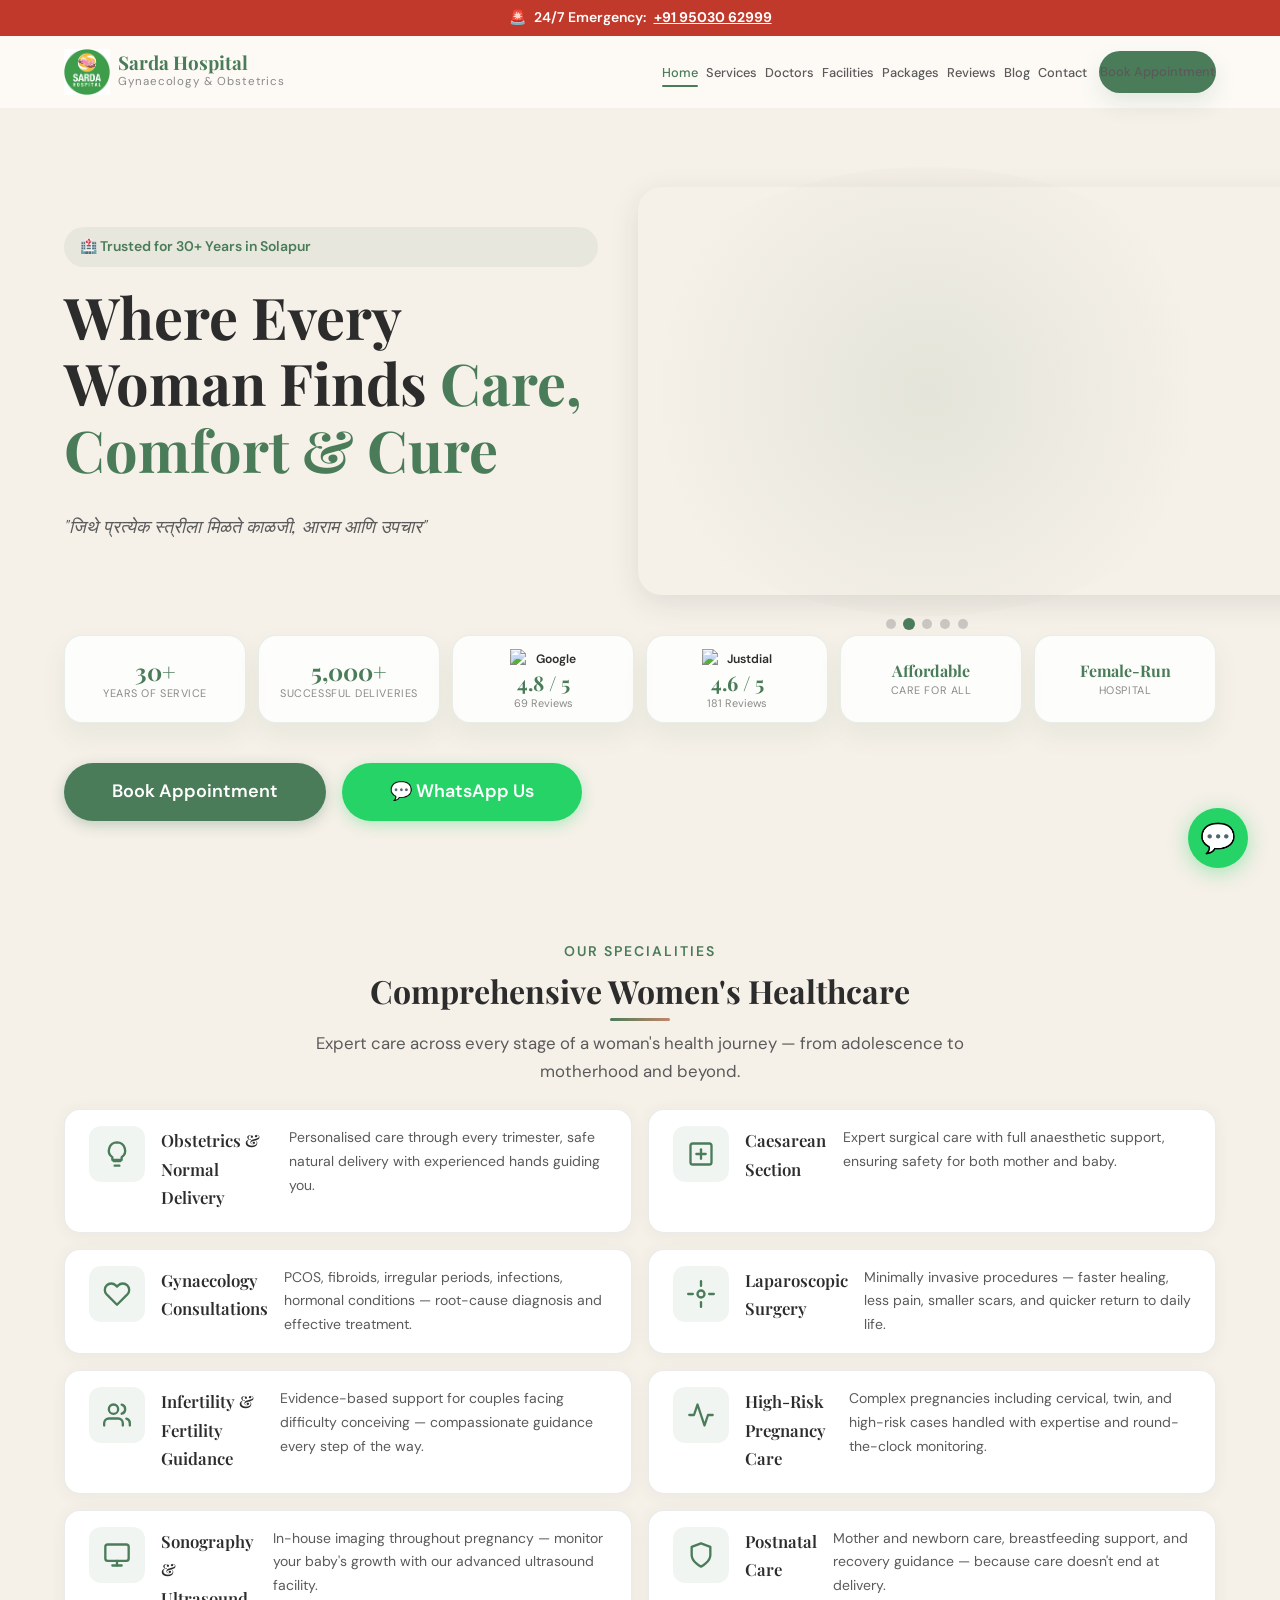
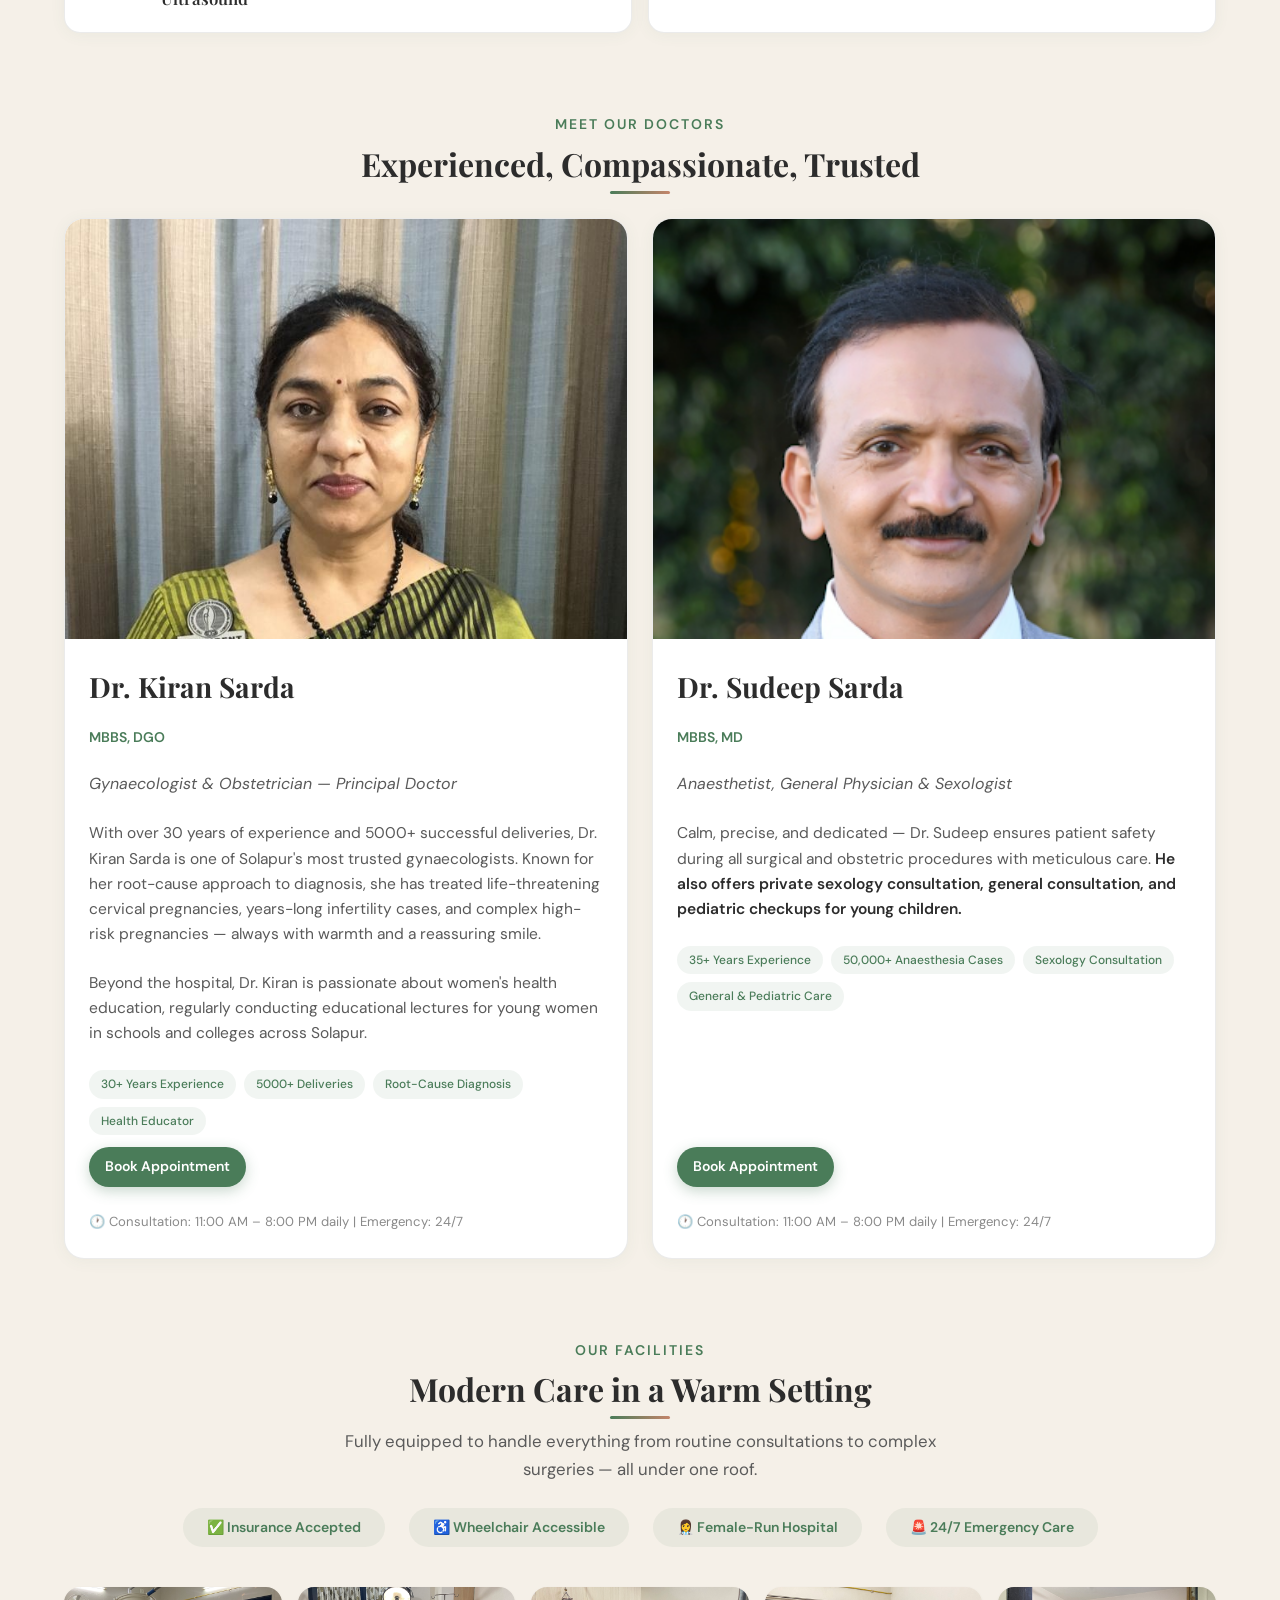
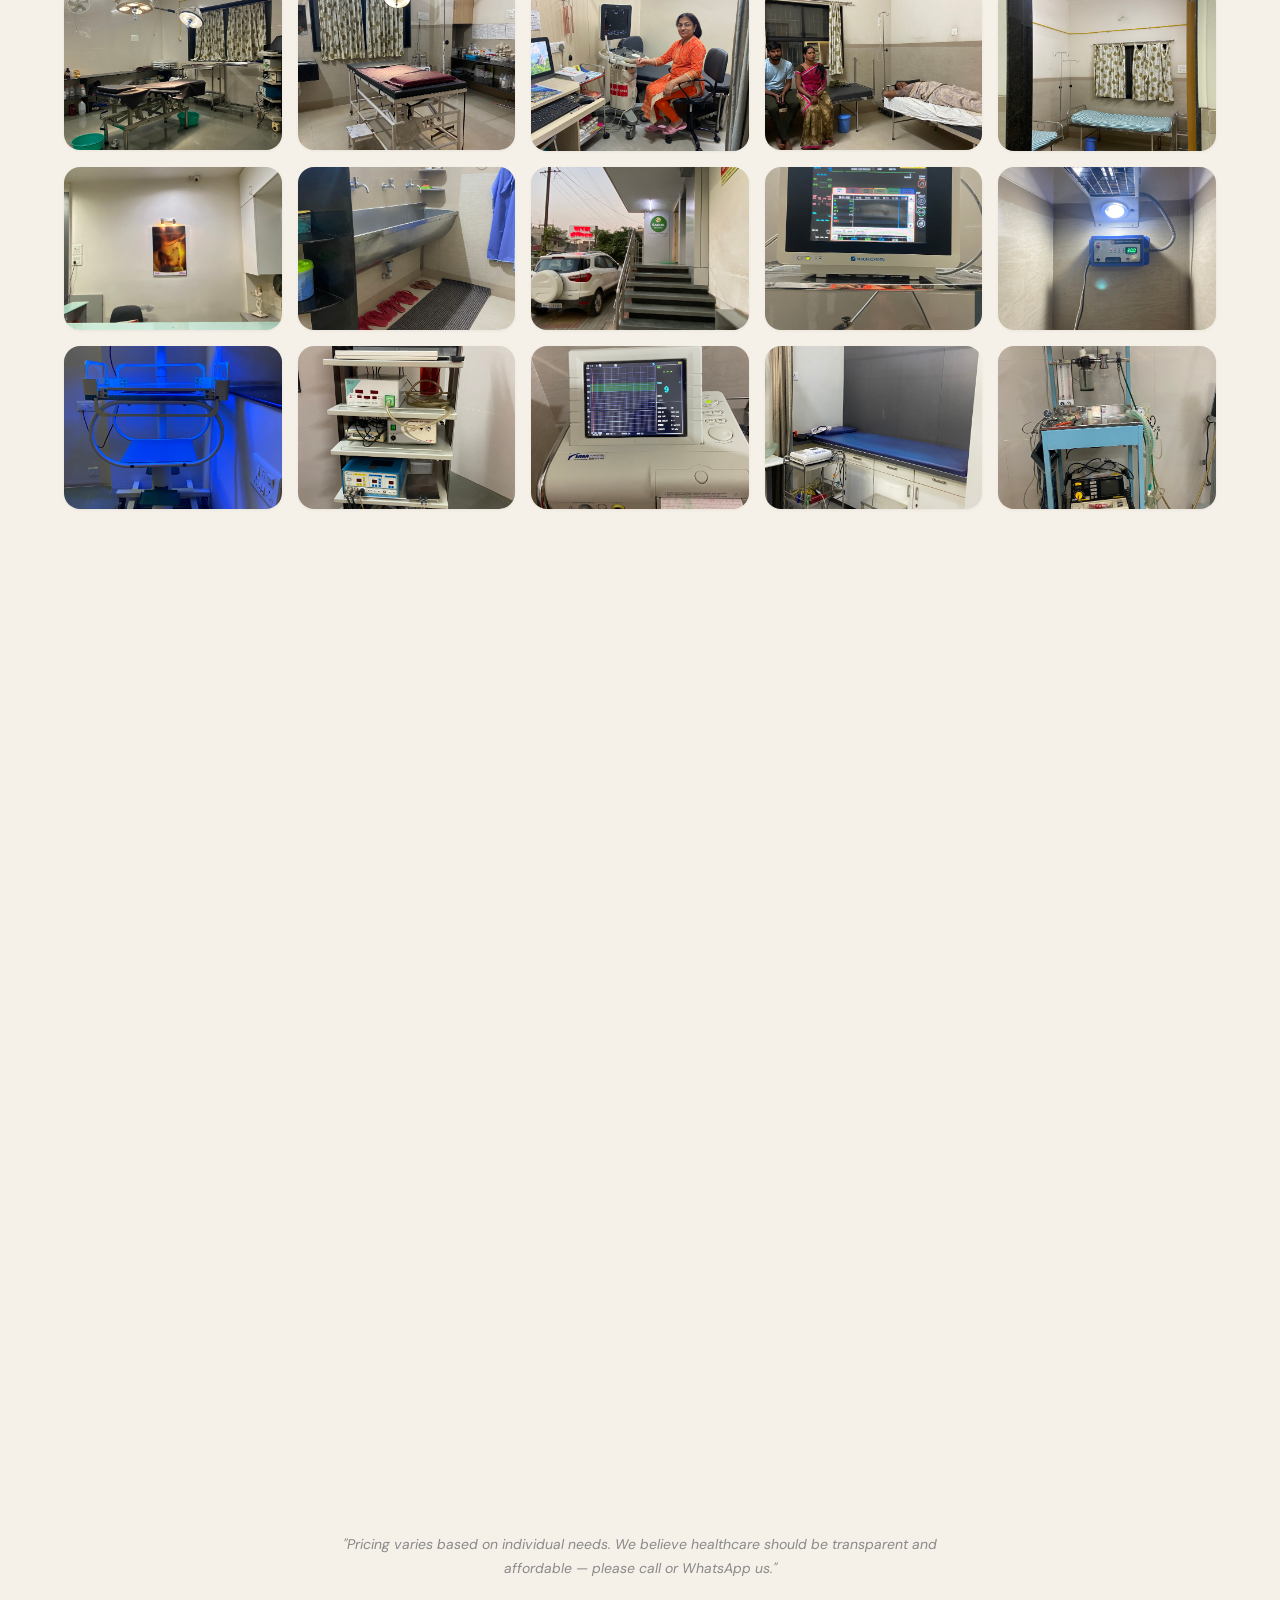
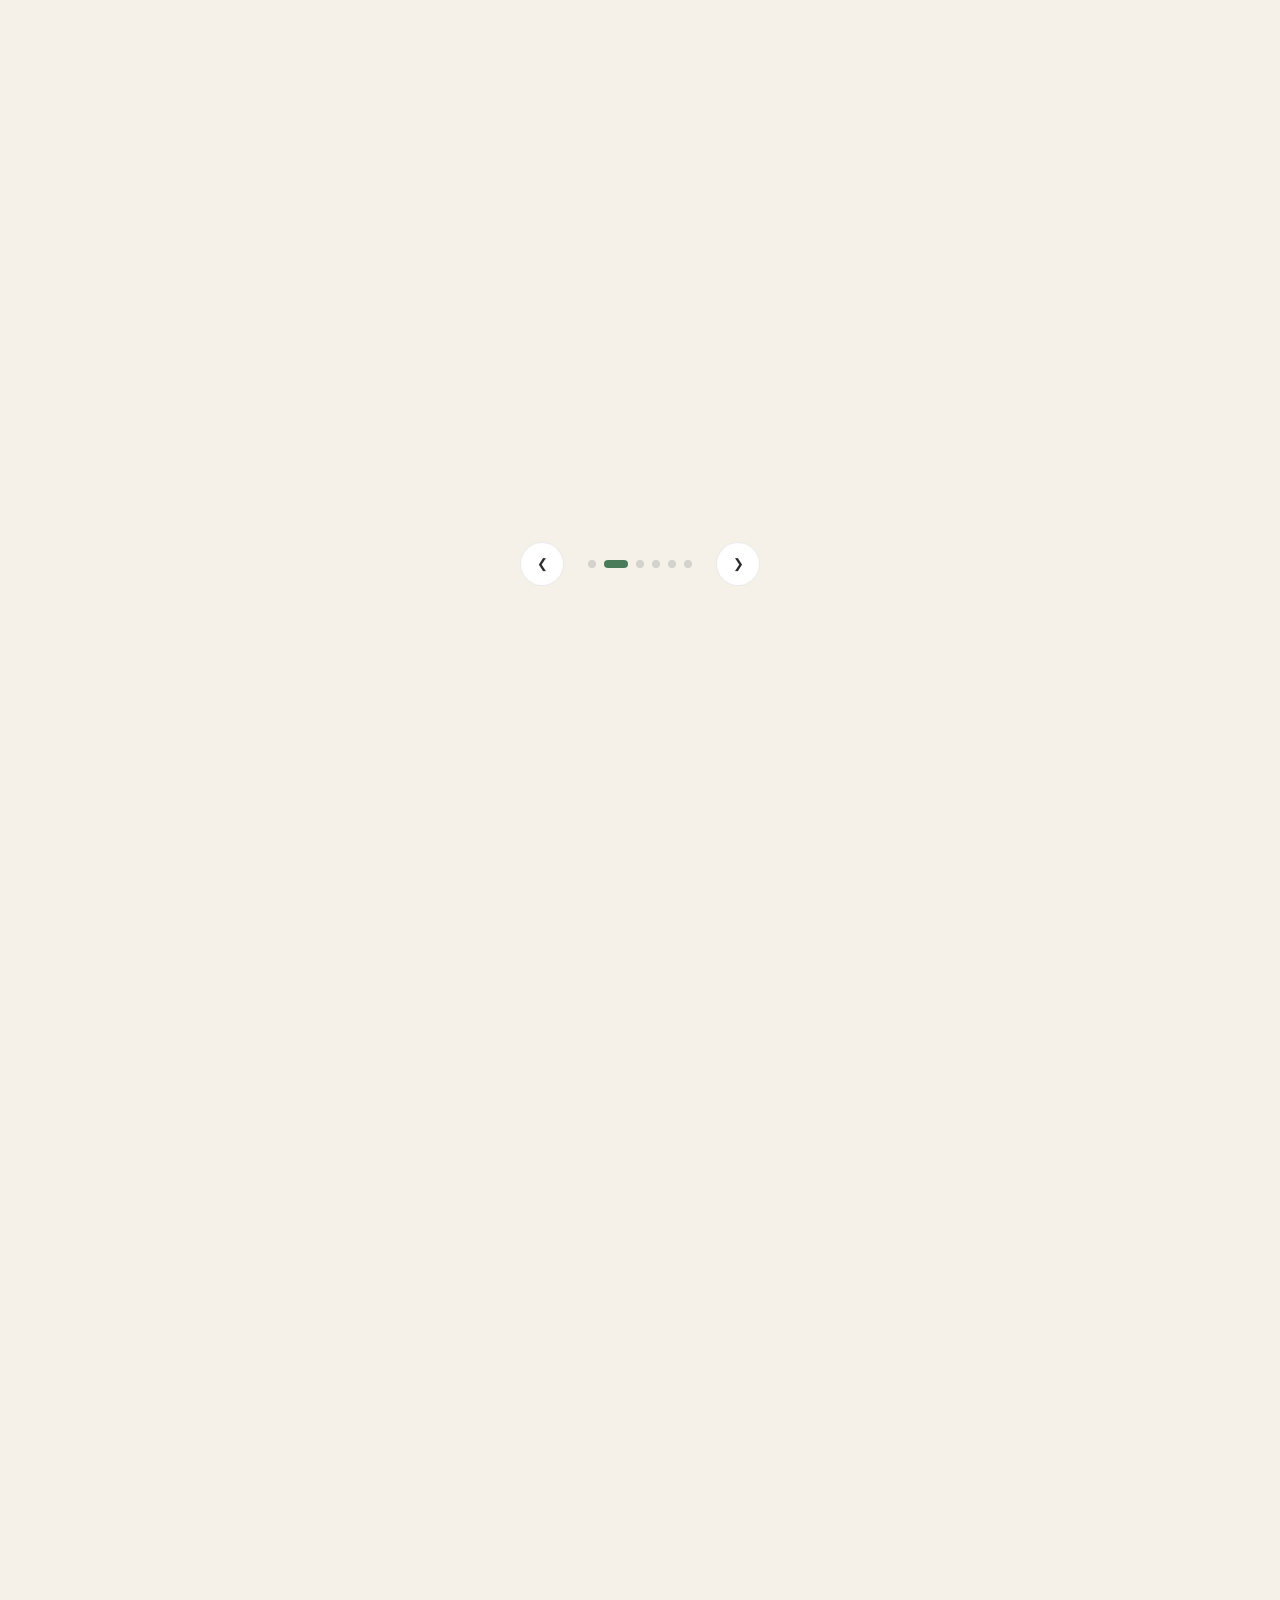
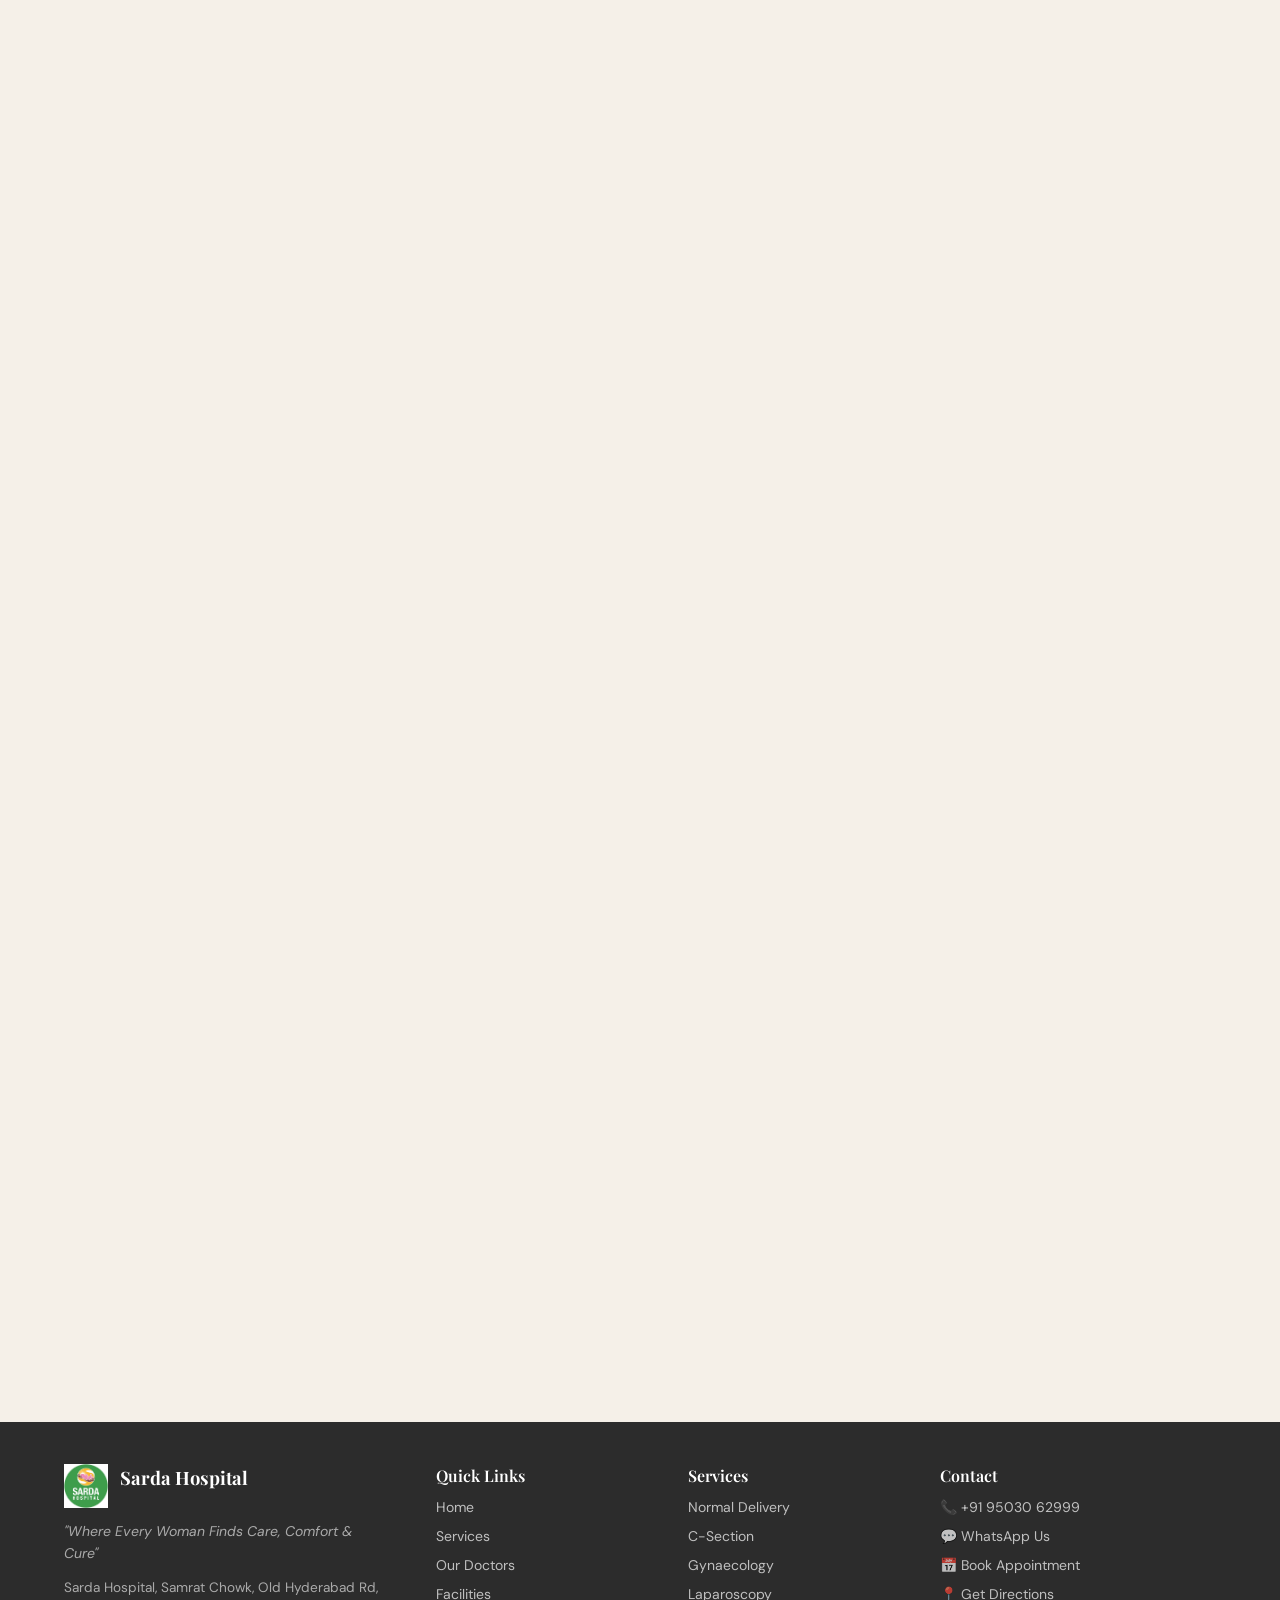
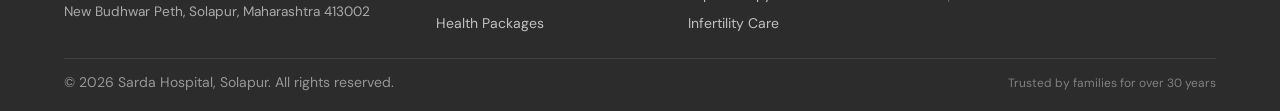
==== index.html @ 87c5fac5 "feat: refine doctor booking and appointment copy" ====
<!DOCTYPE html>
<html lang="en">
<head>
  <meta charset="UTF-8">
  <meta name="viewport" content="width=device-width, initial-scale=1.0">
  <title>Sarda Hospital — Gynaecologist & Obstetrician in Solapur | Dr. Kiran Sarda</title>
  <meta name="description" content="Sarda Hospital, Solapur — 30+ years of trusted gynaecology & obstetrics care by Dr. Kiran Sarda (MBBS, DGO). 5000+ successful deliveries. Book appointment today.">
  <meta name="keywords" content="gynaecologist solapur, obstetrician solapur, sarda hospital, dr kiran sarda, normal delivery solapur, c-section solapur, PCOS treatment, infertility solapur">
  <meta property="og:title" content="Sarda Hospital — Where Every Woman Finds Care, Comfort & Cure">
  <meta property="og:description" content="30+ years of trusted gynaecology & obstetrics care in Solapur. 5000+ successful deliveries. Book your appointment today.">
  <meta property="og:type" content="website">
  <meta property="og:url" content="https://sardahospital.com">
  <meta property="og:image" content="Images/HospitalFront.JPG">
  <link rel="canonical" href="https://sardahospital.com">
  <link rel="stylesheet" href="css/styles.css">
  <!-- Google Analytics 4 -->
  <script async src="https://www.googletagmanager.com/gtag/js?id=G-552WGVFF51"></script>
  <script>window.dataLayer = window.dataLayer || []; function gtag() { dataLayer.push(arguments); } gtag('js', new Date()); gtag('config', 'G-552WGVFF51');</script>
</head>
<body>
  <a class="skip-link" href="#main-content">Skip to main content</a>
  <header role="banner">

  <!-- ===== EMERGENCY BAR ===== -->
  <div class="emergency-bar" id="emergency-bar" role="status" aria-live="polite">
    <span class="emergency-bar__icon">🚨</span>
    24/7 Emergency: <a href="tel:+919503062999">+91 95030 62999</a>
  </div>

  <!-- ===== STICKY NAVIGATION ===== -->
  <nav class="navbar" id="navbar" aria-label="Primary navigation">
    <div class="container">
      <a href="#home" class="navbar__logo">
        <img src="Images/SardaHospitalLogo.jpg" alt="Sarda Hospital Logo" width="48" height="48">
        <div class="navbar__logo-text">
          <span class="navbar__brand-name">Sarda Hospital</span>
          <small>Gynaecology & Obstetrics</small>
        </div>
      </a>
      <ul class="navbar__links" id="nav-links">
        <li><a href="#home">Home</a></li>
        <li><a href="#services">Services</a></li>
        <li><a href="#doctors">Doctors</a></li>
        <li><a href="#facilities">Facilities</a></li>
        <li><a href="#packages">Packages</a></li>
        <li><a href="#reviews">Reviews</a></li>
        <li><a href="#blog">Blog</a></li>
        <li><a href="#contact">Contact</a></li>
        <li><a href="#appointment" class="btn btn--primary btn--sm navbar__cta">Book Appointment</a></li>
      </ul>
      <button class="navbar__toggle" id="nav-toggle" aria-label="Toggle navigation menu" aria-controls="nav-links">
        <span></span><span></span><span></span>
      </button>
    </div>
  </nav>
  </header>
  <main id="main-content" tabindex="-1">

  <!-- ===== HERO SECTION ===== -->
  <section class="hero" id="home" aria-labelledby="home-title">
    <div class="container">
      <div class="hero__content">
        <div class="hero__badge">🏥 Trusted for 30+ Years in Solapur</div>
        <h1 class="hero__title" id="home-title">Where Every Woman Finds <span>Care, Comfort & Cure</span></h1>
        <p
          class="hero__tagline hero__tagline--rotating"
          id="hero-rotating-tagline"
          lang="en"
          data-rotation-interval="3200"
          data-wrap-quotes="true"
          data-line-en="Where Every Woman Finds Care, Comfort & Cure"
          data-line-mr="जिथे प्रत्येक स्त्रीला मिळते काळजी, आराम आणि उपचार"
          data-line-hi="जहाँ हर महिला को मिलती है देखभाल, आराम और इलाज"
        >"Where Every Woman Finds Care, Comfort & Cure"</p>
      </div>
      <div class="hero__image hero__carousel reveal">
        <div class="slideshow__wrapper hero__carousel-wrapper" id="hero-carousel" role="region" aria-roledescription="carousel" aria-label="Hospital photo gallery">
          <div class="slideshow__slide active"><img src="Images/WebP/HospitalFront.webp" alt="Sarda Hospital building front view" loading="eager" width="4032" height="3024" fetchpriority="high" decoding="async"></div>
          <div class="slideshow__slide"><img src="Images/WebP/HospitalFront2.webp" alt="Sarda Hospital entrance" loading="lazy" width="4032" height="3024" decoding="async"></div>
          <div class="slideshow__slide"><img src="Images/WebP/HospitalFront3.webp" alt="Sarda Hospital exterior view" loading="lazy" width="4032" height="3024" decoding="async"></div>
          <div class="slideshow__slide"><img src="Images/WebP/HospitalFront4.webp" alt="Sarda Hospital building" loading="lazy" width="4032" height="3024" decoding="async"></div>
          <div class="slideshow__slide"><img src="Images/WebP/HospitalFront5.webp" alt="Sarda Hospital facility" loading="lazy" width="4032" height="3024" decoding="async"></div>
        </div>
        <div class="slideshow__dots hero__carousel-dots" id="hero-carousel-dots" role="group" aria-label="Slideshow controls"></div>
      </div>
      <div class="hero__stats">
        <div class="hero__stat hero__stat--metric">
          <span class="hero__stat-value" data-count="30">30+</span>
          <span class="hero__stat-label">Years of Service</span>
        </div>
        <div class="hero__stat hero__stat--metric">
          <span class="hero__stat-value" data-count="5000">5,000+</span>
          <span class="hero__stat-label">Successful Deliveries</span>
        </div>
        <div class="hero__stat hero__stat--rating">
          <span class="hero__stat-header">
            <img src="Images/Logos/GoogleLogo.png" alt="Google" class="hero__stat-logo" width="22" height="22" decoding="async">
            <span class="hero__stat-source">Google</span>
          </span>
          <span class="hero__stat-value">4.8 / 5</span>
          <span class="hero__stat-label">69 Reviews</span>
        </div>
        <div class="hero__stat hero__stat--rating">
          <span class="hero__stat-header">
            <img src="Images/Logos/JDLogo.png" alt="Justdial" class="hero__stat-logo" width="22" height="22" decoding="async">
            <span class="hero__stat-source">Justdial</span>
          </span>
          <span class="hero__stat-value">4.6 / 5</span>
          <span class="hero__stat-label">181 Reviews</span>
        </div>
        <div class="hero__stat hero__stat--trust">
          <span class="hero__stat-value">Affordable</span>
          <span class="hero__stat-label">Care for All</span>
        </div>
        <div class="hero__stat hero__stat--trust">
          <span class="hero__stat-value">Female-Run</span>
          <span class="hero__stat-label">Hospital</span>
        </div>
      </div>
      <div class="hero__actions">
        <a href="#appointment" class="btn btn--primary btn--lg">Book Appointment</a>
        <a href="https://wa.me/919503062999" class="btn btn--whatsapp btn--lg" target="_blank" rel="noopener">
          💬 WhatsApp Us
        </a>
      </div>
    </div>
  </section>

  <!-- ===== SERVICES ===== -->
  <section class="services section--alt section" id="services" aria-labelledby="services-title">
    <div class="container">
      <div class="section__header reveal">
        <span class="section__subtitle">Our Specialities</span>
        <h2 class="section__title" id="services-title">Comprehensive Women's Healthcare</h2>
        <p class="section__desc">Expert care across every stage of a woman's health journey — from adolescence to motherhood and beyond.</p>
      </div>
      <div class="services__grid reveal-stagger">
        <div class="card">
          <div class="card__icon"><svg xmlns="http://www.w3.org/2000/svg" viewBox="0 0 24 24" fill="none" stroke="currentColor" stroke-width="2" stroke-linecap="round" stroke-linejoin="round"><path d="M9 18h6"/><path d="M10 22h4"/><path d="M12 2a7 7 0 0 0-4 12.7V17h8v-2.3A7 7 0 0 0 12 2z"/></svg></div>
          <h3 class="card__title">Obstetrics & Normal Delivery</h3>
          <p class="card__text">Personalised care through every trimester, safe natural delivery with experienced hands guiding you.</p>
        </div>
        <div class="card">
          <div class="card__icon"><svg xmlns="http://www.w3.org/2000/svg" viewBox="0 0 24 24" fill="none" stroke="currentColor" stroke-width="2" stroke-linecap="round" stroke-linejoin="round"><rect x="3" y="3" width="18" height="18" rx="2"/><path d="M12 8v8"/><path d="M8 12h8"/></svg></div>
          <h3 class="card__title">Caesarean Section</h3>
          <p class="card__text">Expert surgical care with full anaesthetic support, ensuring safety for both mother and baby.</p>
        </div>
        <div class="card">
          <div class="card__icon"><svg xmlns="http://www.w3.org/2000/svg" viewBox="0 0 24 24" fill="none" stroke="currentColor" stroke-width="2" stroke-linecap="round" stroke-linejoin="round"><path d="M20.84 4.61a5.5 5.5 0 0 0-7.78 0L12 5.67l-1.06-1.06a5.5 5.5 0 0 0-7.78 7.78l1.06 1.06L12 21.23l7.78-7.78 1.06-1.06a5.5 5.5 0 0 0 0-7.78z"/></svg></div>
          <h3 class="card__title">Gynaecology Consultations</h3>
          <p class="card__text">PCOS, fibroids, irregular periods, infections, hormonal conditions — root-cause diagnosis and effective treatment.</p>
        </div>
        <div class="card">
          <div class="card__icon"><svg xmlns="http://www.w3.org/2000/svg" viewBox="0 0 24 24" fill="none" stroke="currentColor" stroke-width="2" stroke-linecap="round" stroke-linejoin="round"><circle cx="12" cy="12" r="3"/><path d="M12 1v4"/><path d="M12 19v4"/><path d="M1 12h4"/><path d="M19 12h4"/></svg></div>
          <h3 class="card__title">Laparoscopic Surgery</h3>
          <p class="card__text">Minimally invasive procedures — faster healing, less pain, smaller scars, and quicker return to daily life.</p>
        </div>
        <div class="card">
          <div class="card__icon"><svg xmlns="http://www.w3.org/2000/svg" viewBox="0 0 24 24" fill="none" stroke="currentColor" stroke-width="2" stroke-linecap="round" stroke-linejoin="round"><path d="M17 21v-2a4 4 0 0 0-4-4H5a4 4 0 0 0-4 4v2"/><circle cx="9" cy="7" r="4"/><path d="M23 21v-2a4 4 0 0 0-3-3.87"/><path d="M16 3.13a4 4 0 0 1 0 7.75"/></svg></div>
          <h3 class="card__title">Infertility & Fertility Guidance</h3>
          <p class="card__text">Evidence-based support for couples facing difficulty conceiving — compassionate guidance every step of the way.</p>
        </div>
        <div class="card">
          <div class="card__icon"><svg xmlns="http://www.w3.org/2000/svg" viewBox="0 0 24 24" fill="none" stroke="currentColor" stroke-width="2" stroke-linecap="round" stroke-linejoin="round"><path d="M22 12h-4l-3 9L9 3l-3 9H2"/></svg></div>
          <h3 class="card__title">High-Risk Pregnancy Care</h3>
          <p class="card__text">Complex pregnancies including cervical, twin, and high-risk cases handled with expertise and round-the-clock monitoring.</p>
        </div>
        <div class="card">
          <div class="card__icon"><svg xmlns="http://www.w3.org/2000/svg" viewBox="0 0 24 24" fill="none" stroke="currentColor" stroke-width="2" stroke-linecap="round" stroke-linejoin="round"><rect x="2" y="3" width="20" height="14" rx="2" ry="2"/><line x1="8" y1="21" x2="16" y2="21"/><line x1="12" y1="17" x2="12" y2="21"/></svg></div>
          <h3 class="card__title">Sonography & Ultrasound</h3>
          <p class="card__text">In-house imaging throughout pregnancy — monitor your baby's growth with our advanced ultrasound facility.</p>
        </div>
        <div class="card">
          <div class="card__icon"><svg xmlns="http://www.w3.org/2000/svg" viewBox="0 0 24 24" fill="none" stroke="currentColor" stroke-width="2" stroke-linecap="round" stroke-linejoin="round"><path d="M12 22s8-4 8-10V5l-8-3-8 3v7c0 6 8 10 8 10z"/></svg></div>
          <h3 class="card__title">Postnatal Care</h3>
          <p class="card__text">Mother and newborn care, breastfeeding support, and recovery guidance — because care doesn't end at delivery.</p>
        </div>
      </div>
    </div>
  </section>

  <!-- ===== DOCTORS ===== -->
  <section class="doctors section" id="doctors" aria-labelledby="doctors-title">
    <div class="container">
      <div class="section__header reveal">
        <span class="section__subtitle">Meet Our Doctors</span>
        <h2 class="section__title" id="doctors-title">Experienced, Compassionate, Trusted</h2>
      </div>
      <div class="doctors__grid">
        <div class="doctor-card doctor-card--primary reveal">
          <div class="doctor-card__image">
            <img src="Images/Dr. Kiran Portrait.jpg" alt="Portrait of Dr. Kiran Sarda — Gynaecologist and Obstetrician at Sarda Hospital, Solapur" loading="lazy" width="679" height="679" decoding="async">
          </div>
          <div class="doctor-card__content">
            <h3 class="doctor-card__name">Dr. Kiran Sarda</h3>
            <p class="doctor-card__qualification">MBBS, DGO</p>
            <p class="doctor-card__role">Gynaecologist & Obstetrician — Principal Doctor</p>
            <p class="doctor-card__bio">With over 30 years of experience and 5000+ successful deliveries, Dr. Kiran Sarda is one of Solapur's most trusted gynaecologists. Known for her root-cause approach to diagnosis, she has treated life-threatening cervical pregnancies, years-long infertility cases, and complex high-risk pregnancies — always with warmth and a reassuring smile.</p>
            <p class="doctor-card__bio doctor-card__bio--extended">Beyond the hospital, Dr. Kiran is passionate about women's health education, regularly conducting educational lectures for young women in schools and colleges across Solapur.</p>
            <div class="doctor-card__highlights">
              <span class="doctor-card__highlight">30+ Years Experience</span>
              <span class="doctor-card__highlight">5000+ Deliveries</span>
              <span class="doctor-card__highlight">Root-Cause Diagnosis</span>
              <span class="doctor-card__highlight">Health Educator</span>
            </div>
            <div class="doctor-card__actions">
              <a href="#appointment" class="btn btn--primary btn--sm doctor-card__book" data-prefill-doctor="Dr. Kiran Sarda (Gynaecologist & Obstetrician)">Book Appointment</a>
            </div>
            <p class="doctor-card__hours">🕐 Consultation: 11:00 AM – 8:00 PM daily | Emergency: 24/7</p>
          </div>
        </div>
        <div class="doctor-card doctor-card--secondary reveal">
          <div class="doctor-card__image">
            <img src="Images/Dr. Sudeep Portrait.png" alt="Portrait of Dr. Sudeep Sarda — Anaesthetist and General Physician at Sarda Hospital, Solapur" loading="lazy" width="360" height="360" decoding="async">
          </div>
          <div class="doctor-card__content">
            <h3 class="doctor-card__name">Dr. Sudeep Sarda</h3>
            <p class="doctor-card__qualification">MBBS, MD</p>
            <p class="doctor-card__role">Anaesthetist, General Physician & Sexologist</p>
            <p class="doctor-card__bio">Calm, precise, and dedicated — Dr. Sudeep ensures patient safety during all surgical and obstetric procedures with meticulous care. <strong>He also offers private sexology consultation, general consultation, and pediatric checkups for young children.</strong></p>
            <div class="doctor-card__highlights">
              <span class="doctor-card__highlight">35+ Years Experience</span>
              <span class="doctor-card__highlight">50,000+ Anaesthesia Cases</span>
              <span class="doctor-card__highlight">Sexology Consultation</span>
              <span class="doctor-card__highlight">General & Pediatric Care</span>
            </div>
            <div class="doctor-card__actions">
              <a href="#appointment" class="btn btn--primary btn--sm doctor-card__book" data-prefill-doctor="Dr. Sudeep Sarda (Anaesthetist & General Physician — by appointment)">Book Appointment</a>
            </div>
            <p class="doctor-card__hours">🕐 Consultation: 11:00 AM – 8:00 PM daily | Emergency: 24/7</p>
          </div>
        </div>
      </div>
    </div>
  </section>

  <!-- ===== FACILITIES ===== -->
  <section class="facilities section--alt section" id="facilities" aria-labelledby="facilities-title">
    <div class="container">
      <div class="section__header reveal">
        <span class="section__subtitle">Our Facilities</span>
        <h2 class="section__title" id="facilities-title">Modern Care in a Warm Setting</h2>
        <p class="section__desc">Fully equipped to handle everything from routine consultations to complex surgeries — all under one roof.</p>
      </div>
      <div class="facilities__badges reveal">
        <span class="facilities__badge">✅ Insurance Accepted</span>
        <span class="facilities__badge">♿ Wheelchair Accessible</span>
        <span class="facilities__badge">👩‍⚕️ Female-Run Hospital</span>
        <span class="facilities__badge">🚨 24/7 Emergency Care</span>
      </div>
      <div class="facilities__grid reveal-stagger">
        <div class="facility-tile">
          <img src="Images/OTNumber1.JPG" alt="Operation Theatre at Sarda Hospital" loading="lazy">
          <div class="facility-tile__overlay">
            <span class="facility-tile__name">Operation Theatre</span>
            <span class="facility-tile__info">2 fully equipped OTs for surgical and obstetric procedures</span>
            <a href="https://wa.me/919503062999?text=Hello%20Sarda%20Hospital%20I%20would%20like%20to%20enquire%20about%20your%20Operation%20Theatre%20facilities." class="facility-tile__enquire" target="_blank" rel="noopener">💬 Enquire →</a>
          </div>
        </div>
        <div class="facility-tile">
          <img src="Images/DeliveryLabourRoom.JPG" alt="Labour and Delivery Room at Sarda Hospital" loading="lazy">
          <div class="facility-tile__overlay">
            <span class="facility-tile__name">Labour & Delivery Room</span>
            <span class="facility-tile__info">Dedicated space for safe, comfortable deliveries</span>
            <a href="https://wa.me/919503062999?text=Hello%20Sarda%20Hospital%20I%20would%20like%20to%20enquire%20about%20your%20Labour%20Room%20facilities." class="facility-tile__enquire" target="_blank" rel="noopener">💬 Enquire →</a>
          </div>
        </div>
        <div class="facility-tile">
          <img src="Images/SonographyRoom.JPG" alt="Sonography and Ultrasound Room at Sarda Hospital" loading="lazy">
          <div class="facility-tile__overlay">
            <span class="facility-tile__name">Sonography & Ultrasound</span>
            <span class="facility-tile__info">In-house imaging for pregnancy monitoring</span>
            <a href="https://wa.me/919503062999?text=Hello%20Sarda%20Hospital%20I%20would%20like%20to%20enquire%20about%20Sonography%20services." class="facility-tile__enquire" target="_blank" rel="noopener">💬 Enquire →</a>
          </div>
        </div>
        <div class="facility-tile">
          <img src="Images/ACRoom.JPG" alt="Air-conditioned private room at Sarda Hospital" loading="lazy">
          <div class="facility-tile__overlay">
            <span class="facility-tile__name">Private AC Rooms</span>
            <span class="facility-tile__info">Comfortable, private recovery rooms with AC</span>
            <a href="https://wa.me/919503062999?text=Hello%20Sarda%20Hospital%20I%20would%20like%20to%20enquire%20about%20room%20availability." class="facility-tile__enquire" target="_blank" rel="noopener">💬 Enquire →</a>
          </div>
        </div>
        <div class="facility-tile">
          <img src="Images/RecoveryRoom1.JPG" alt="Recovery room at Sarda Hospital" loading="lazy">
          <div class="facility-tile__overlay">
            <span class="facility-tile__name">Recovery Rooms</span>
            <span class="facility-tile__info">Post-operative and postnatal recovery care</span>
            <a href="https://wa.me/919503062999?text=Hello%20Sarda%20Hospital%20I%20would%20like%20to%20enquire%20about%20recovery%20facilities." class="facility-tile__enquire" target="_blank" rel="noopener">💬 Enquire →</a>
          </div>
        </div>
        <div class="facility-tile">
          <img src="Images/ReceptionCounter.JPG" alt="Reception area at Sarda Hospital" loading="lazy">
          <div class="facility-tile__overlay">
            <span class="facility-tile__name">Reception & Waiting</span>
            <span class="facility-tile__info">Warm, welcoming reception with comfortable seating</span>
            <a href="https://wa.me/919503062999?text=Hello%20Sarda%20Hospital%20I%20would%20like%20to%20enquire%20about%20visiting%20hours." class="facility-tile__enquire" target="_blank" rel="noopener">💬 Enquire →</a>
          </div>
        </div>
        <div class="facility-tile">
          <img src="Images/OTScrubArea.JPG" alt="OT scrub area and sterile processing at Sarda Hospital" loading="lazy">
          <div class="facility-tile__overlay">
            <span class="facility-tile__name">Sterile Processing</span>
            <span class="facility-tile__info">OT scrub area and autoclave for strict hygiene standards</span>
            <a href="https://wa.me/919503062999?text=Hello%20Sarda%20Hospital%20I%20would%20like%20to%20know%20more%20about%20your%20hygiene%20standards." class="facility-tile__enquire" target="_blank" rel="noopener">💬 Enquire →</a>
          </div>
        </div>
        <div class="facility-tile">
          <img src="Images/EntranceParking.JPG" alt="Parking area at Sarda Hospital entrance" loading="lazy">
          <div class="facility-tile__overlay">
            <span class="facility-tile__name">Parking & Entrance</span>
            <span class="facility-tile__info">Convenient parking space for patients and visitors</span>
            <a href="https://wa.me/919503062999?text=Hello%20Sarda%20Hospital%20I%20would%20like%20directions%20to%20the%20hospital." class="facility-tile__enquire" target="_blank" rel="noopener">💬 Enquire →</a>
          </div>
        </div>
        <div class="facility-tile">
          <img src="Images/MultiParaMonitor.JPG" alt="Multi-parameter patient monitor at Sarda Hospital" loading="lazy">
          <div class="facility-tile__overlay">
            <span class="facility-tile__name">Patient Monitoring</span>
            <span class="facility-tile__info">Multi-parameter monitors for continuous vital tracking</span>
            <a href="https://wa.me/919503062999?text=Hello%20Sarda%20Hospital%20I%20would%20like%20to%20enquire%20about%20your%20monitoring%20equipment." class="facility-tile__enquire" target="_blank" rel="noopener">💬 Enquire →</a>
          </div>
        </div>
        <div class="facility-tile">
          <img src="Images/BabyWarmer.JPG" alt="Baby warmer for newborn care at Sarda Hospital" loading="lazy">
          <div class="facility-tile__overlay">
            <span class="facility-tile__name">Baby Warmer</span>
            <span class="facility-tile__info">Radiant warmers for safe newborn care</span>
            <a href="https://wa.me/919503062999?text=Hello%20Sarda%20Hospital%20I%20would%20like%20to%20enquire%20about%20newborn%20care%20facilities." class="facility-tile__enquire" target="_blank" rel="noopener">💬 Enquire →</a>
          </div>
        </div>
        <div class="facility-tile">
          <img src="Images/Phototherapy.JPG" alt="Phototherapy unit at Sarda Hospital" loading="lazy">
          <div class="facility-tile__overlay">
            <span class="facility-tile__name">Phototherapy Unit</span>
            <span class="facility-tile__info">Neonatal jaundice treatment equipment</span>
            <a href="https://wa.me/919503062999?text=Hello%20Sarda%20Hospital%20I%20would%20like%20to%20enquire%20about%20newborn%20phototherapy." class="facility-tile__enquire" target="_blank" rel="noopener">💬 Enquire →</a>
          </div>
        </div>
        <div class="facility-tile">
          <img src="Images/LaparoscopyTrolly.JPG" alt="Laparoscopic surgery equipment at Sarda Hospital" loading="lazy">
          <div class="facility-tile__overlay">
            <span class="facility-tile__name">Laparoscopy Equipment</span>
            <span class="facility-tile__info">Advanced minimally invasive surgical tools</span>
            <a href="https://wa.me/919503062999?text=Hello%20Sarda%20Hospital%20I%20would%20like%20to%20enquire%20about%20laparoscopic%20surgery." class="facility-tile__enquire" target="_blank" rel="noopener">💬 Enquire →</a>
          </div>
        </div>
        <div class="facility-tile">
          <img src="Images/NSTMachine.JPG" alt="NST machine for fetal monitoring at Sarda Hospital" loading="lazy">
          <div class="facility-tile__overlay">
            <span class="facility-tile__name">NST / Fetal Monitor</span>
            <span class="facility-tile__info">Non-stress testing for fetal health assessment</span>
            <a href="https://wa.me/919503062999?text=Hello%20Sarda%20Hospital%20I%20would%20like%20to%20enquire%20about%20fetal%20monitoring." class="facility-tile__enquire" target="_blank" rel="noopener">💬 Enquire →</a>
          </div>
        </div>
        <div class="facility-tile">
          <img src="Images/ECG.JPG" alt="ECG machine at Sarda Hospital" loading="lazy">
          <div class="facility-tile__overlay">
            <span class="facility-tile__name">ECG Machine</span>
            <span class="facility-tile__info">Cardiac monitoring for pre-operative assessments</span>
            <a href="https://wa.me/919503062999?text=Hello%20Sarda%20Hospital%20I%20would%20like%20to%20enquire%20about%20ECG%20services." class="facility-tile__enquire" target="_blank" rel="noopener">💬 Enquire →</a>
          </div>
        </div>
        <div class="facility-tile">
          <img src="Images/AnesthesiaMachineDefribillator.JPG" alt="Anaesthesia machine and defibrillator at Sarda Hospital" loading="lazy">
          <div class="facility-tile__overlay">
            <span class="facility-tile__name">Anaesthesia & Emergency</span>
            <span class="facility-tile__info">Anaesthesia machine and defibrillator for critical care</span>
            <a href="https://wa.me/919503062999?text=Hello%20Sarda%20Hospital%20I%20would%20like%20to%20enquire%20about%20surgical%20facilities." class="facility-tile__enquire" target="_blank" rel="noopener">💬 Enquire →</a>
          </div>
        </div>
      </div>
    </div>
  </section>

  <!-- ===== PACKAGES ===== -->
  <section class="packages section" id="packages" aria-labelledby="packages-title">
    <div class="container">
      <div class="section__header reveal">
        <span class="section__subtitle">Health Packages</span>
        <h2 class="section__title" id="packages-title">Affordable Care, Transparent Approach</h2>
        <p class="section__desc">Comprehensive packages designed around your needs. No hidden costs — call us for personalised pricing.</p>
      </div>
      <div class="packages__grid reveal-stagger">
        <div class="package-card">
          <input class="package-card__toggle-input sr-only" type="checkbox" id="package-normal-toggle">
          <div class="package-card__summary">
            <div class="package-card__icon">🤰</div>
            <div class="package-card__summary-main">
              <h3 class="package-card__title">Normal Delivery Package</h3>
              <label class="package-card__toggle" for="package-normal-toggle" role="button" aria-controls="package-normal-details" aria-expanded="false">More Info</label>
            </div>
            <a href="https://wa.me/919503062999?text=Hello%20Sarda%20Hospital%20I%20would%20like%20to%20know%20more%20about%20the%20Normal%20Delivery%20Package." class="package-card__quick-contact" target="_blank" rel="noopener">WhatsApp</a>
          </div>
          <div class="package-card__details" id="package-normal-details">
            <p class="package-card__desc">Antenatal consultations, delivery, postnatal care, and newborn check — everything for a safe, natural birth experience.</p>
            <p class="package-card__includes"><strong>Includes:</strong> Antenatal consultations, labour-room care, delivery support, postnatal guidance, and newborn check.</p>
            <div class="package-card__cta">
              <a href="https://wa.me/919503062999?text=Hello%20Sarda%20Hospital%20I%20would%20like%20to%20know%20more%20about%20the%20Normal%20Delivery%20Package." class="btn btn--whatsapp btn--sm" target="_blank" rel="noopener">💬 Call Us to Know More</a>
            </div>
          </div>
        </div>
        <div class="package-card">
          <input class="package-card__toggle-input sr-only" type="checkbox" id="package-csection-toggle">
          <div class="package-card__summary">
            <div class="package-card__icon">🏥</div>
            <div class="package-card__summary-main">
              <h3 class="package-card__title">C-Section Package</h3>
              <label class="package-card__toggle" for="package-csection-toggle" role="button" aria-controls="package-csection-details" aria-expanded="false">More Info</label>
            </div>
            <a href="https://wa.me/919503062999?text=Hello%20Sarda%20Hospital%20I%20would%20like%20to%20know%20more%20about%20the%20C-Section%20Package." class="package-card__quick-contact" target="_blank" rel="noopener">WhatsApp</a>
          </div>
          <div class="package-card__details" id="package-csection-details">
            <p class="package-card__desc">Pre-surgical assessment, caesarean section, anaesthesia, recovery, and postnatal support with full medical team care.</p>
            <p class="package-card__includes"><strong>Includes:</strong> Pre-surgical assessment, operation theatre care, anaesthesia support, recovery monitoring, and postnatal follow-up.</p>
            <div class="package-card__cta">
              <a href="https://wa.me/919503062999?text=Hello%20Sarda%20Hospital%20I%20would%20like%20to%20know%20more%20about%20the%20C-Section%20Package." class="btn btn--whatsapp btn--sm" target="_blank" rel="noopener">💬 Call Us to Know More</a>
            </div>
          </div>
        </div>
        <div class="package-card">
          <input class="package-card__toggle-input sr-only" type="checkbox" id="package-gyn-toggle">
          <div class="package-card__summary">
            <div class="package-card__icon">💗</div>
            <div class="package-card__summary-main">
              <h3 class="package-card__title">Gynaecology Consultation</h3>
              <label class="package-card__toggle" for="package-gyn-toggle" role="button" aria-controls="package-gyn-details" aria-expanded="false">More Info</label>
            </div>
            <a href="https://wa.me/919503062999?text=Hello%20Sarda%20Hospital%20I%20would%20like%20to%20know%20more%20about%20the%20Gynaecology%20Consultation%20Package." class="package-card__quick-contact" target="_blank" rel="noopener">WhatsApp</a>
          </div>
          <div class="package-card__details" id="package-gyn-details">
            <p class="package-card__desc">Consultation, sonography, basic lab tests, and a personalised treatment plan for your gynaecological concerns.</p>
            <p class="package-card__includes"><strong>Includes:</strong> Consultation, sonography when advised, basic lab guidance, and a personalised treatment plan.</p>
            <div class="package-card__cta">
              <a href="https://wa.me/919503062999?text=Hello%20Sarda%20Hospital%20I%20would%20like%20to%20know%20more%20about%20the%20Gynaecology%20Consultation%20Package." class="btn btn--whatsapp btn--sm" target="_blank" rel="noopener">💬 Call Us to Know More</a>
            </div>
          </div>
        </div>
        <div class="package-card">
          <input class="package-card__toggle-input sr-only" type="checkbox" id="package-fertility-toggle">
          <div class="package-card__summary">
            <div class="package-card__icon">👨‍👩‍👧</div>
            <div class="package-card__summary-main">
              <h3 class="package-card__title">Fertility & Family Planning</h3>
              <label class="package-card__toggle" for="package-fertility-toggle" role="button" aria-controls="package-fertility-details" aria-expanded="false">More Info</label>
            </div>
            <a href="https://wa.me/919503062999?text=Hello%20Sarda%20Hospital%20I%20would%20like%20to%20know%20more%20about%20the%20Fertility%20Package." class="package-card__quick-contact" target="_blank" rel="noopener">WhatsApp</a>
          </div>
          <div class="package-card__details" id="package-fertility-details">
            <p class="package-card__desc">Fertility assessment for both partners, hormonal evaluation, and expert guidance on your journey to parenthood.</p>
            <p class="package-card__includes"><strong>Includes:</strong> Fertility assessment, hormonal evaluation, couple guidance, and family-planning consultation.</p>
            <div class="package-card__cta">
              <a href="https://wa.me/919503062999?text=Hello%20Sarda%20Hospital%20I%20would%20like%20to%20know%20more%20about%20the%20Fertility%20Package." class="btn btn--whatsapp btn--sm" target="_blank" rel="noopener">💬 Call Us to Know More</a>
            </div>
          </div>
        </div>
        <div class="package-card">
          <input class="package-card__toggle-input sr-only" type="checkbox" id="package-screening-toggle">
          <div class="package-card__summary">
            <div class="package-card__icon">🩺</div>
            <div class="package-card__summary-main">
              <h3 class="package-card__title">Annual Women's Health Screening</h3>
              <label class="package-card__toggle" for="package-screening-toggle" role="button" aria-controls="package-screening-details" aria-expanded="false">More Info</label>
            </div>
            <a href="https://wa.me/919503062999?text=Hello%20Sarda%20Hospital%20I%20would%20like%20to%20know%20more%20about%20the%20Annual%20Health%20Screening%20Package." class="package-card__quick-contact" target="_blank" rel="noopener">WhatsApp</a>
          </div>
          <div class="package-card__details" id="package-screening-details">
            <p class="package-card__desc">Pap smear, sonography, hormonal panel, and consultation — preventive care to stay ahead of health concerns.</p>
            <p class="package-card__includes"><strong>Includes:</strong> Consultation, pap smear, sonography, hormonal panel, and preventive review.</p>
            <div class="package-card__cta">
              <a href="https://wa.me/919503062999?text=Hello%20Sarda%20Hospital%20I%20would%20like%20to%20know%20more%20about%20the%20Annual%20Health%20Screening%20Package." class="btn btn--whatsapp btn--sm" target="_blank" rel="noopener">💬 Call Us to Know More</a>
            </div>
          </div>
        </div>
        <div class="package-card">
          <input class="package-card__toggle-input sr-only" type="checkbox" id="package-newborn-toggle">
          <div class="package-card__summary">
            <div class="package-card__icon">👶</div>
            <div class="package-card__summary-main">
              <h3 class="package-card__title">Newborn Baby Care</h3>
              <label class="package-card__toggle" for="package-newborn-toggle" role="button" aria-controls="package-newborn-details" aria-expanded="false">More Info</label>
            </div>
            <a href="https://wa.me/919503062999?text=Hello%20Sarda%20Hospital%20I%20would%20like%20to%20know%20more%20about%20the%20Newborn%20Baby%20Care%20Package." class="package-card__quick-contact" target="_blank" rel="noopener">WhatsApp</a>
          </div>
          <div class="package-card__details" id="package-newborn-details">
            <p class="package-card__desc">Neonatal assessment, vaccination guidance, and first-week monitoring — loving care for your newest family member.</p>
            <p class="package-card__includes"><strong>Includes:</strong> Neonatal assessment, first-week monitoring, vaccination guidance, and feeding support.</p>
            <div class="package-card__cta">
              <a href="https://wa.me/919503062999?text=Hello%20Sarda%20Hospital%20I%20would%20like%20to%20know%20more%20about%20the%20Newborn%20Baby%20Care%20Package." class="btn btn--whatsapp btn--sm" target="_blank" rel="noopener">💬 Call Us to Know More</a>
            </div>
          </div>
        </div>
      </div>
      <p class="packages__note">"Pricing varies based on individual needs. We believe healthcare should be transparent and affordable — please call or WhatsApp us."</p>
    </div>
  </section>

  <!-- ===== REVIEWS ===== -->
  <section class="reviews section--alt section" id="reviews" aria-labelledby="reviews-title">
    <div class="container">
      <div class="section__header reveal">
        <span class="section__subtitle">Patient Stories</span>
        <h2 class="section__title" id="reviews-title">What Our Patients Say</h2>
      </div>
      <div class="reviews__carousel reveal" id="reviews-carousel" role="region" aria-roledescription="carousel" aria-label="Patient review carousel">
        <div class="reviews__track" id="reviews-track" aria-live="polite">
          <div class="review-card">
            <div class="review-card__stars">★★★★★</div>
            <p class="review-card__text">"Facing a life-threatening cervical pregnancy, I was terrified — but Dr. Kiran Sarda, Dr. Sudeep Sarda and their team handled it with such expertise and compassion. I owe my life to them."</p>
            <p class="review-card__author">Jaya Chavan</p>
            <p class="review-card__source">Verified Google Review</p>
          </div>
          <div class="review-card">
            <div class="review-card__stars">★★★★★</div>
            <p class="review-card__text">"Dr. Kiran Sarda came as an angel for me. She treated my infertility and gave me the opportunity to become a mother. She changed my life."</p>
            <p class="review-card__author">Rubina Nadaf</p>
            <p class="review-card__source">Verified Google Review</p>
          </div>
          <div class="review-card">
            <div class="review-card__stars">★★★★★</div>
            <p class="review-card__text">"Dr. Kiran provides excellent treatment. Always ready to resolve doubts. The hospital is clean, well-organised, homely atmosphere. All services at an affordable range."</p>
            <p class="review-card__author">Monika Bahirat</p>
            <p class="review-card__source">Verified Google Review</p>
          </div>
          <div class="review-card">
            <div class="review-card__stars">★★★★★</div>
            <p class="review-card__text">"We were trying to conceive since our marriage but it was hard. When we approached Sarda Hospital Solapur, we got the correct diagnosis from Dr. Kiran Sarda mam. Thank you!"</p>
            <p class="review-card__author">Arati Mahamuni</p>
            <p class="review-card__source">Verified Google Review</p>
          </div>
          <div class="review-card">
            <div class="review-card__stars">★★★★★</div>
            <p class="review-card__text">"Dr. Kiran Sarda mam and Dr. Sudip sir are the best doctors I have ever met. Unlike others, they go to the root of issues rather than just treating symptoms."</p>
            <p class="review-card__author">Heena Bijali</p>
            <p class="review-card__source">Verified Google Review</p>
          </div>
          <div class="review-card">
            <div class="review-card__stars">★★★★★</div>
            <p class="review-card__text">"Best diagnosis at root cause — that is the speciality of mam which I loved most. It's best when you are treated with a smile and care. Awesome."</p>
            <p class="review-card__author">Shradha Firodiya</p>
            <p class="review-card__source">Verified Google Review</p>
          </div>
        </div>
      </div>
      <div class="reviews__controls" role="group" aria-label="Review controls">
        <button class="reviews__arrow" id="review-prev" aria-label="Previous review">❮</button>
        <div class="reviews__dots" id="review-dots" role="group" aria-label="Review navigation"></div>
        <button class="reviews__arrow" id="review-next" aria-label="Next review">❯</button>
      </div>
      <div class="reviews__ratings reveal">
        <div class="reviews__rating"><strong>⭐ 4.8 / 5</strong> on Google (69 reviews)</div>
        <div class="reviews__rating"><strong>⭐ 4.6 / 5</strong> on JustDial (181 reviews)</div>
      </div>
      <div class="reviews__view-all reveal">
        <a href="https://www.google.com/maps/place/Sarda+Hospital/" target="_blank" rel="noopener">View all Google Reviews &rarr;</a>
      </div>
    </div>
  </section>

  <!-- ===== APPOINTMENT FORM ===== -->
  <section class="appointment section" id="appointment" aria-labelledby="appointment-title">
    <div class="container">
      <div class="appointment__wrapper">
        <div class="appointment__info reveal">
          <h2 class="appointment__info-title" id="appointment-title">Book Your Appointment</h2>
          <p class="appointment__info-text">Fill out the form and we'll confirm your appointment via WhatsApp or call. For urgent queries, call us directly.</p>
          <div class="appointment__contact-item">
            <div class="appointment__contact-icon">📞</div>
            <div class="appointment__contact-copy">
              <strong class="appointment__contact-label">Call / WhatsApp</strong>
              <a href="tel:+919503062999" class="text-link--primary appointment__contact-value">+91 95030 62999</a>
            </div>
          </div>
          <div class="appointment__contact-item">
            <div class="appointment__contact-icon">📍</div>
            <div class="appointment__contact-copy">
              <strong class="appointment__contact-label">Visit Us</strong>
              <span>Sarda Hospital, Samrat Chowk, Old Hyderabad Rd,<br>New Budhwar Peth, Solapur, Maharashtra 413002</span>
              <a href="https://www.google.com/maps/dir//Sarda+Hospital+Samrat+Chowk+Old+Hyderabad+Rd+New+Budhwar+Peth+Solapur+Maharashtra+413002" target="_blank" rel="noopener" class="btn btn--outline btn--sm btn--with-top-space">📍 Get Directions</a>
            </div>
          </div>
          <div class="appointment__contact-item">
            <div class="appointment__contact-icon">🕐</div>
            <div class="appointment__contact-copy">
              <strong class="appointment__contact-label">Consultation Hours</strong>
              <span>11:00 AM – 8:00 PM (Daily)<br>Emergency: 24/7</span>
            </div>
          </div>
          <p
            class="appointment__multilingual appointment__multilingual--rotating"
            id="appointment-rotating-note"
            lang="en"
            data-rotation-interval="3400"
            data-line-en="English: We will call you soon to confirm your appointment time."
            data-line-mr="मराठी: आम्ही लवकरच तुम्हाला कॉल करून वेळ निश्चित करू"
            data-line-hi="हिंदी: हम जल्द ही आपको कॉल करके समय निश्चित करेंगे"
          >English: We will call you soon to confirm your appointment time.</p>
        </div>
        <div class="appointment__form reveal" id="appointment-form-wrapper">
          <form id="appointment-form" aria-label="Appointment booking form">
            <div class="form-row form-row--contact">
              <div class="form-group">
                <label for="patient-name">Full Name <span class="required">*</span></label>
                <input type="text" id="patient-name" name="patientName" class="form-input" placeholder="Enter your full name" autocomplete="name" required>
              </div>
              <div class="form-group">
                <label for="patient-phone">Phone Number <span class="required">*</span></label>
                <input type="tel" id="patient-phone" name="patientPhone" class="form-input" placeholder="+91 XXXXX XXXXX" autocomplete="tel" inputmode="tel" required>
              </div>
            </div>
            <div class="form-row form-row--split">
              <div class="form-group">
                <label for="preferred-doctor">Preferred Doctor <span class="required">*</span></label>
                <select id="preferred-doctor" name="preferredDoctor" class="form-input" required>
                  <option value="">Select Doctor</option>
                  <option value="Dr. Kiran Sarda (Gynaecologist & Obstetrician)">Dr. Kiran Sarda (Gynaecologist & Obstetrician)</option>
                  <option value="Dr. Sudeep Sarda (Anaesthetist & General Physician — by appointment)">Dr. Sudeep Sarda (Anaesthetist & Physician — by appt.)</option>
                </select>
              </div>
              <div class="form-group">
                <label for="visit-reason">Reason for Visit <span class="required">*</span></label>
                <select id="visit-reason" name="visitReason" class="form-input" required>
                  <option value="">Select Reason</option>
                  <option value="Pregnancy / Delivery">Pregnancy / Delivery</option>
                  <option value="Gynaecology Issue">Gynaecology Issue</option>
                  <option value="Infertility">Infertility</option>
                  <option value="General Consultation">General Consultation</option>
                  <option value="Pediatric Checkup (Young / Children)">Pediatric Checkup (Young / Children)</option>
                  <option value="Sexology Consultation">Sexology Consultation</option>
                  <option value="Other">Other</option>
                </select>
              </div>
            </div>
            <div class="form-row form-row--split">
              <div class="form-group">
                <label for="preferred-date">Preferred Date <span class="required">*</span></label>
                <input type="date" id="preferred-date" name="preferredDate" class="form-input" autocomplete="off" required>
              </div>
              <div class="form-group">
                <label for="preferred-time">Preferred Time <span class="required">*</span></label>
                <select id="preferred-time" name="preferredTime" class="form-input" required>
                  <option value="">Select Time</option>
                  <option value="Morning 11am–1pm">Morning (11 AM – 1 PM)</option>
                  <option value="Afternoon 1pm–4pm">Afternoon (1 PM – 4 PM)</option>
                  <option value="Evening 4pm–8pm">Evening (4 PM – 8 PM)</option>
                </select>
              </div>
            </div>
            <div class="form-group">
              <label for="patient-message">Message (Optional)</label>
              <textarea id="patient-message" name="patientMessage" class="form-input" placeholder="Tell us anything else we should know..." rows="3"></textarea>
            </div>
            <div class="form-submit">
              <button type="submit" class="btn btn--primary btn--lg">📅 Book Appointment via WhatsApp</button>
            </div>
          </form>
          <div class="form-confirmation" id="form-confirmation">
            <div class="form-confirmation__icon">✅</div>
            <h3 class="form-confirmation__title">Thank You!</h3>
            <p class="form-confirmation__text">Your request has been sent to us on WhatsApp.<br>We will call you back to confirm your appointment.<br><br>For urgent queries: <a href="tel:+919503062999" class="text-link--primary-strong">+91 95030 62999</a></p>
          </div>
        </div>
      </div>
    </div>
  </section>

  <!-- ===== BLOG ===== -->
  <section class="blog section--alt section" id="blog" aria-labelledby="blog-title">
    <div class="container">
      <div class="section__header reveal">
        <span class="section__subtitle">Health Blog</span>
        <h2 class="section__title" id="blog-title">Health Articles & Guidance</h2>
        <p class="section__desc">Expert-verified health information to help you make informed decisions about your wellbeing.</p>
      </div>
      <div class="blog__grid reveal-stagger">
        <div class="blog-card blog-card--featured">
          <span class="blog-card__badge">Featured Soon</span>
          <div class="blog-card__image">📝</div>
          <div class="blog-card__content">
            <p class="blog-card__eyebrow">Women's Health Basics</p>
            <h3 class="blog-card__title">Understanding PCOS: Symptoms, Causes & What You Can Do</h3>
            <p class="blog-card__excerpt">A clear guide to common symptoms, diagnosis, lifestyle support, and when to speak to a gynaecologist.</p>
          </div>
        </div>
        <div class="blog-card">
          <span class="blog-card__badge">Coming Soon</span>
          <div class="blog-card__image">🤰</div>
          <div class="blog-card__content">
            <h3 class="blog-card__title">Your First Trimester: What to Expect Week by Week</h3>
          </div>
        </div>
        <div class="blog-card">
          <span class="blog-card__badge">Coming Soon</span>
          <div class="blog-card__image">👶</div>
          <div class="blog-card__content">
            <h3 class="blog-card__title">Normal Delivery vs C-Section: Making the Right Choice for You</h3>
          </div>
        </div>
      </div>
    </div>
  </section>

  <!-- ===== GOOGLE MAPS ===== -->
  <section class="map-section section" id="contact" aria-labelledby="contact-title">
    <div class="container">
      <div class="section__header reveal">
        <span class="section__subtitle">Find Us</span>
        <h2 class="section__title" id="contact-title">Visit Sarda Hospital</h2>
        <p class="section__desc">Sarda Hospital, Samrat Chowk, Old Hyderabad Rd, New Budhwar Peth, Solapur, Maharashtra 413002</p>
      </div>
      <div class="map-section__wrapper reveal">
        <iframe src="https://www.google.com/maps/embed?pb=!1m18!1m12!1m3!1d3800.5!2d75.9235!3d17.6599!2m3!1f0!2f0!3f0!3m2!1i1024!2i768!4f13.1!3m3!1m2!1s0x3bc5b1a17fffffff%3A0x0!2sSarda+Hospital+Solapur!5e0!3m2!1sen!2sin!4v1700000000000!5m2!1sen!2sin" allowfullscreen="" loading="lazy" referrerpolicy="no-referrer-when-downgrade" title="Sarda Hospital location on Google Maps"></iframe>
      </div>
    </div>
  </section>

</main>

  <!-- ===== FOOTER ===== -->
  <footer class="footer">
    <div class="container">
      <div class="footer__grid">
        <div class="footer__brand">
          <div class="footer__logo">
            <img src="Images/SardaHospitalLogo.jpg" alt="Sarda Hospital Logo" width="44" height="44">
            <span class="footer__logo-text">Sarda Hospital</span>
          </div>
          <p class="footer__tagline">"Where Every Woman Finds Care, Comfort & Cure"</p>
          <p class="footer__address">Sarda Hospital, Samrat Chowk, Old Hyderabad Rd,<br>New Budhwar Peth, Solapur, Maharashtra 413002</p>
        </div>
        <div>
          <h4 class="footer__heading">Quick Links</h4>
          <div class="footer__links">
            <a href="#home">Home</a>
            <a href="#services">Services</a>
            <a href="#doctors">Our Doctors</a>
            <a href="#facilities">Facilities</a>
            <a href="#packages">Health Packages</a>
          </div>
        </div>
        <div>
          <h4 class="footer__heading">Services</h4>
          <div class="footer__links">
            <a href="#services">Normal Delivery</a>
            <a href="#services">C-Section</a>
            <a href="#services">Gynaecology</a>
            <a href="#services">Laparoscopy</a>
            <a href="#services">Infertility Care</a>
          </div>
        </div>
        <div>
          <h4 class="footer__heading">Contact</h4>
          <div class="footer__links">
            <a href="tel:+919503062999">📞 +91 95030 62999</a>
            <a href="https://wa.me/919503062999" target="_blank" rel="noopener">💬 WhatsApp Us</a>
            <a href="#appointment">📅 Book Appointment</a>
            <a href="https://www.google.com/maps/place/Sarda+Hospital/" target="_blank" rel="noopener">📍 Get Directions</a>
          </div>
        </div>
      </div>
      <div class="footer__bottom">
        <span class="footer__copyright">© 2026 Sarda Hospital, Solapur. All rights reserved.</span>
        <span class="footer__trust">Trusted by families for over 30 years</span>
      </div>
    </div>
  </footer>

  <!-- ===== FLOATING WHATSAPP BUTTON ===== -->
  <a href="https://wa.me/919503062999" class="whatsapp-float" target="_blank" rel="noopener" aria-label="Chat with us on WhatsApp" id="whatsapp-float">
    💬
    <span class="whatsapp-float__tooltip">Chat with us!</span>
  </a>

  <script src="js/main.js"></script>
</body>
</html>
---- css/styles.css ----
/* ============================================
   SARDA HOSPITAL — Design System & Styles
   Warm, calm, reassuring aesthetic for a
   gynaecology & obstetrics hospital
   ============================================ */

/* ---------- Google Fonts ---------- */
@import url('https://fonts.googleapis.com/css2?family=Playfair+Display:ital,wght@0,400;0,500;0,600;0,700;1,400;1,500&family=DM+Sans:ital,wght@0,300;0,400;0,500;0,600;0,700;1,400&display=swap');

/* ---------- CSS Custom Properties ---------- */
:root {
  /* Colors */
  --clr-primary: #4a7c59;
  --clr-primary-dark: #3a6347;
  --clr-primary-light: #6a9b78;
  --clr-primary-bg: rgba(74, 124, 89, 0.08);
  --clr-accent: #c4856a;
  --clr-accent-light: #d9a48e;
  --clr-accent-dark: #a8694f;
  --clr-bg: #fdfaf6;
  --clr-bg-warm: #f5f0e8;
  --clr-bg-card: #ffffff;
  --clr-text: #2c2c2c;
  --clr-text-light: #5a5a5a;
  --clr-text-muted: #8a8a8a;
  --clr-white: #ffffff;
  --clr-emergency: #c0392b;
  --clr-emergency-dark: #a93226;
  --clr-whatsapp: #25D366;
  --clr-whatsapp-dark: #1da851;
  --clr-google: #4285f4;
  --clr-star: #f5a623;
  --clr-border: rgba(0, 0, 0, 0.08);
  --clr-shadow: rgba(44, 44, 44, 0.06);
  --clr-overlay: rgba(44, 44, 44, 0.55);

  /* Typography */
  --ff-heading: 'Playfair Display', Georgia, 'Times New Roman', serif;
  --ff-body: 'DM Sans', -apple-system, BlinkMacSystemFont, 'Segoe UI', sans-serif;
  --fs-hero: clamp(2.2rem, 5vw, 3.6rem);
  --fs-h1: clamp(1.8rem, 4vw, 2.8rem);
  --fs-h2: clamp(1.5rem, 3.5vw, 2.2rem);
  --fs-h3: clamp(1.1rem, 2.5vw, 1.4rem);
  --fs-body: 1rem;
  --fs-body-lg: 1.125rem;
  --fs-small: 0.875rem;
  --fs-xs: 0.75rem;
  --fw-light: 300;
  --fw-regular: 400;
  --fw-medium: 500;
  --fw-semibold: 600;
  --fw-bold: 700;
  --lh-heading: 1.25;
  --lh-body: 1.7;

  /* Spacing (8px scale) */
  --sp-1: 0.25rem;
  /* 4px */
  --sp-2: 0.5rem;
  /* 8px */
  --sp-3: 0.75rem;
  /* 12px */
  --sp-4: 1rem;
  /* 16px */
  --sp-5: 1.5rem;
  /* 24px */
  --sp-6: 2rem;
  /* 32px */
  --sp-7: 2.5rem;
  /* 40px */
  --sp-8: 3rem;
  /* 48px */
  --sp-9: 4rem;
  /* 64px */
  --sp-10: 5rem;
  /* 80px */
  --sp-11: 6rem;
  /* 96px */
  --sp-12: 8rem;
  /* 128px */

  /* Borders & Radius */
  --radius-sm: 8px;
  --radius-md: 12px;
  --radius-lg: 16px;
  --radius-xl: 24px;
  --radius-full: 9999px;

  /* Shadows */
  --shadow-sm: 0 1px 3px var(--clr-shadow);
  --shadow-md: 0 4px 12px var(--clr-shadow);
  --shadow-lg: 0 8px 30px rgba(44, 44, 44, 0.1);
  --shadow-card: 0 2px 16px rgba(74, 124, 89, 0.06);
  --shadow-card-hover: 0 8px 32px rgba(74, 124, 89, 0.12);

  /* Transitions */
  --ease-out: cubic-bezier(0.25, 0.46, 0.45, 0.94);
  --ease-in-out: cubic-bezier(0.42, 0, 0.58, 1);
  --transition-fast: 200ms var(--ease-out);
  --transition-base: 350ms var(--ease-out);
  --transition-slow: 600ms var(--ease-in-out);

  /* Layout */
  --container-max: 1200px;
  --container-narrow: 800px;
  --nav-height: 72px;
  --emergency-height: 36px;
}

/* ---------- Reset & Base ---------- */
*,
*::before,
*::after {
  margin: 0;
  padding: 0;
  box-sizing: border-box;
}

html {
  scroll-behavior: smooth;
  scroll-padding-top: calc(var(--nav-height) + var(--emergency-height) + 16px);
  font-size: 16px;
  -webkit-text-size-adjust: 100%;
}

body {
  font-family: var(--ff-body);
  font-size: var(--fs-body);
  font-weight: var(--fw-regular);
  line-height: var(--lh-body);
  color: var(--clr-text);
  background-color: var(--clr-bg);
  -webkit-font-smoothing: antialiased;
  -moz-osx-font-smoothing: grayscale;
  overflow-x: hidden;
}

img {
  max-width: 100%;
  height: auto;
  display: block;
}

a {
  text-decoration: none;
  color: inherit;
  transition: color var(--transition-fast);
}

ul,
ol {
  list-style: none;
}

button {
  font-family: inherit;
  cursor: pointer;
  border: none;
  background: none;
}

input,
select,
textarea {
  font-family: inherit;
  font-size: inherit;
}

/* ---------- Utility Classes ---------- */
.container {
  width: 100%;
  max-width: var(--container-max);
  margin: 0 auto;
  padding: 0 var(--sp-5);
}

.container--narrow {
  max-width: var(--container-narrow);
}

.section {
  padding: var(--sp-10) 0;
}

.section--alt {
  background-color: var(--clr-bg-warm);
}

.section__header {
  text-align: center;
  margin-bottom: var(--sp-8);
}

.section__subtitle {
  font-family: var(--ff-body);
  font-size: var(--fs-small);
  font-weight: var(--fw-semibold);
  color: var(--clr-primary);
  text-transform: uppercase;
  letter-spacing: 2px;
  margin-bottom: var(--sp-3);
  display: block;
}

.section__title {
  font-family: var(--ff-heading);
  font-size: var(--fs-h1);
  font-weight: var(--fw-bold);
  line-height: var(--lh-heading);
  color: var(--clr-text);
  margin-bottom: var(--sp-4);
}

.section__desc {
  font-size: var(--fs-body-lg);
  color: var(--clr-text-light);
  max-width: 640px;
  margin: 0 auto;
}

/* Decorative leaf/botanical line under section titles */
.section__title::after {
  content: '';
  display: block;
  width: 60px;
  height: 3px;
  background: linear-gradient(90deg, var(--clr-primary), var(--clr-accent));
  border-radius: var(--radius-full);
  margin: var(--sp-4) auto 0;
}

.text-center {
  text-align: center;
}

.text-left {
  text-align: left;
}

.skip-link {
  position: absolute;
  left: 50%;
  top: -100%;
  transform: translateX(-50%);
  background: var(--clr-primary);
  color: var(--clr-white);
  padding: var(--sp-2) var(--sp-4);
  border-radius: var(--radius-sm);
  z-index: 2000;
  font-weight: var(--fw-semibold);
  transition: top var(--transition-fast);
}

.skip-link:focus {
  top: var(--sp-2);
  outline: 2px solid var(--clr-white);
  outline-offset: 2px;
}

.sr-only {
  position: absolute;
  width: 1px;
  height: 1px;
  padding: 0;
  margin: -1px;
  overflow: hidden;
  clip: rect(0, 0, 0, 0);
  white-space: nowrap;
  border: 0;
}

.text-link--primary {
  color: var(--clr-primary);
}

.text-link--primary-strong {
  color: var(--clr-primary);
  font-weight: 600;
}

.btn--with-top-space {
  margin-top: var(--sp-2);
}

.footer__address {
  font-size: 0.85rem;
  color: rgba(255, 255, 255, 0.6);
}

/* ---------- Buttons ---------- */
.btn {
  display: inline-flex;
  align-items: center;
  justify-content: center;
  gap: var(--sp-2);
  padding: var(--sp-3) var(--sp-6);
  font-family: var(--ff-body);
  font-size: var(--fs-body);
  font-weight: var(--fw-semibold);
  border-radius: var(--radius-full);
  transition: all var(--transition-fast);
  white-space: nowrap;
  line-height: 1.4;
}

.btn--primary {
  background: var(--clr-primary);
  color: var(--clr-white);
  box-shadow: 0 4px 14px rgba(74, 124, 89, 0.3);
}

.btn--primary:hover {
  background: var(--clr-primary-dark);
  transform: translateY(-2px);
  box-shadow: 0 6px 20px rgba(74, 124, 89, 0.4);
}

.btn--accent {
  background: var(--clr-accent);
  color: var(--clr-white);
  box-shadow: 0 4px 14px rgba(196, 133, 106, 0.3);
}

.btn--accent:hover {
  background: var(--clr-accent-dark);
  transform: translateY(-2px);
  box-shadow: 0 6px 20px rgba(196, 133, 106, 0.4);
}

.btn--outline {
  background: transparent;
  color: var(--clr-primary);
  border: 2px solid var(--clr-primary);
}

.btn--outline:hover {
  background: var(--clr-primary);
  color: var(--clr-white);
  transform: translateY(-2px);
}

.btn--whatsapp {
  background: var(--clr-whatsapp);
  color: var(--clr-white);
  box-shadow: 0 4px 14px rgba(37, 211, 102, 0.3);
}

.btn--whatsapp:hover {
  background: var(--clr-whatsapp-dark);
  transform: translateY(-2px);
  box-shadow: 0 6px 20px rgba(37, 211, 102, 0.4);
}

.btn--sm {
  padding: var(--sp-2) var(--sp-4);
  font-size: var(--fs-small);
}

.btn--lg {
  padding: var(--sp-4) var(--sp-8);
  font-size: var(--fs-body-lg);
}

/* ---------- Cards ---------- */
.card {
  background: var(--clr-bg-card);
  border-radius: var(--radius-lg);
  padding: var(--sp-6);
  box-shadow: var(--shadow-card);
  transition: all var(--transition-base);
  border: 1px solid var(--clr-border);
}

.card:hover {
  box-shadow: var(--shadow-card-hover);
  transform: translateY(-4px);
}

.card__icon {
  width: 56px;
  height: 56px;
  border-radius: var(--radius-md);
  background: var(--clr-primary-bg);
  display: flex;
  align-items: center;
  justify-content: center;
  margin-bottom: var(--sp-4);
  color: var(--clr-primary);
}

.card__icon svg {
  width: 28px;
  height: 28px;
}

.card__title {
  font-family: var(--ff-heading);
  font-size: var(--fs-h3);
  font-weight: var(--fw-semibold);
  margin-bottom: var(--sp-3);
  color: var(--clr-text);
}

.card__text {
  font-size: var(--fs-body);
  color: var(--clr-text-light);
  line-height: var(--lh-body);
}

/* ---------- Grid Layouts ---------- */
.grid {
  display: grid;
  gap: var(--sp-5);
}

.grid--2 {
  grid-template-columns: repeat(2, 1fr);
}

.grid--3 {
  grid-template-columns: repeat(3, 1fr);
}

.grid--4 {
  grid-template-columns: repeat(4, 1fr);
}

@media (max-width: 1024px) {
  .grid--4 {
    grid-template-columns: repeat(2, 1fr);
  }

  .grid--3 {
    grid-template-columns: repeat(2, 1fr);
  }
}

@media (max-width: 768px) {
  .grid--4 {
    grid-template-columns: 1fr;
  }

  .grid--3 {
    grid-template-columns: 1fr;
  }

  .grid--2 {
    grid-template-columns: 1fr;
  }
}

/* ============================================
   SECTION STYLES
   ============================================ */

/* ---------- Emergency Bar ---------- */
.emergency-bar {
  background: var(--clr-emergency);
  color: var(--clr-white);
  text-align: center;
  padding: var(--sp-2) var(--sp-4);
  font-size: var(--fs-small);
  font-weight: var(--fw-semibold);
  position: fixed;
  top: 0;
  left: 0;
  right: 0;
  z-index: 1001;
  height: var(--emergency-height);
  display: flex;
  align-items: center;
  justify-content: center;
  gap: var(--sp-2);
}

.emergency-bar a {
  color: var(--clr-white);
  text-decoration: underline;
  font-weight: var(--fw-bold);
}

.emergency-bar__icon {
  animation: pulse-emergency 2s ease-in-out infinite;
}

@keyframes pulse-emergency {

  0%,
  100% {
    opacity: 1;
  }

  50% {
    opacity: 0.6;
  }
}

/* ---------- Navigation ---------- */
.navbar {
  position: fixed;
  top: var(--emergency-height);
  left: 0;
  right: 0;
  z-index: 1000;
  background: rgba(253, 250, 246, 0.95);
  backdrop-filter: blur(12px);
  -webkit-backdrop-filter: blur(12px);
  height: var(--nav-height);
  display: flex;
  align-items: center;
  transition: all var(--transition-base);
  border-bottom: 1px solid transparent;
}

.navbar.scrolled {
  background: rgba(253, 250, 246, 0.98);
  border-bottom: 1px solid var(--clr-border);
  box-shadow: var(--shadow-sm);
}

.navbar .container {
  display: flex;
  align-items: center;
  justify-content: space-between;
}

.navbar__logo {
  display: flex;
  align-items: center;
  gap: var(--sp-3);
}

.navbar__logo img {
  height: 48px;
  width: auto;
}

.navbar__logo-text {
  font-family: var(--ff-heading);
  font-size: 1.3rem;
  font-weight: var(--fw-bold);
  color: var(--clr-primary);
  line-height: 1.2;
}

.navbar__brand-name {
  display: block;
}

.navbar__links a:focus-visible,
.btn:focus-visible,
.reviews__arrow:focus-visible,
.facility-tile__enquire:focus-visible,
.slideshow__dot:focus-visible,
.reviews__dot:focus-visible,
.navbar__toggle:focus-visible {
  outline: 2px solid var(--clr-primary);
  outline-offset: 2px;
}

.navbar__logo-text small {
  display: block;
  font-family: var(--ff-body);
  font-size: var(--fs-xs);
  font-weight: var(--fw-regular);
  color: var(--clr-text-muted);
  letter-spacing: 0.5px;
}

.navbar__links {
  display: flex;
  align-items: center;
  gap: var(--sp-5);
}

.navbar__links a {
  font-size: var(--fs-small);
  font-weight: var(--fw-medium);
  color: var(--clr-text-light);
  position: relative;
  padding: var(--sp-1) 0;
}

.navbar__links a::after {
  content: '';
  position: absolute;
  bottom: -2px;
  left: 0;
  width: 0;
  height: 2px;
  background: var(--clr-primary);
  transition: width var(--transition-fast);
  border-radius: var(--radius-full);
}

.navbar__links a:hover,
.navbar__links a.active {
  color: var(--clr-primary);
}

.navbar__links a:hover::after,
.navbar__links a.active::after {
  width: 100%;
}

.navbar__cta {
  margin-left: var(--sp-3);
  padding: 0.72rem 1.25rem;
  min-height: 42px;
  border: 1px solid rgba(74, 124, 89, 0.18);
  box-shadow: 0 10px 22px rgba(74, 124, 89, 0.14);
  flex-shrink: 0;
}

.navbar__cta::after {
  display: none;
}

.navbar__toggle {
  display: none;
  flex-direction: column;
  gap: 5px;
  cursor: pointer;
  padding: var(--sp-2);
  z-index: 1002;
}

.navbar__toggle span {
  width: 24px;
  height: 2px;
  background: var(--clr-text);
  border-radius: var(--radius-full);
  transition: all var(--transition-fast);
}

.navbar__toggle.open span:nth-child(1) {
  transform: rotate(45deg) translate(5px, 5px);
}

.navbar__toggle.open span:nth-child(2) {
  opacity: 0;
}

.navbar__toggle.open span:nth-child(3) {
  transform: rotate(-45deg) translate(5px, -5px);
}

/* Mobile nav */
@media (max-width: 1024px) {
  .navbar__links {
    display: none;
    position: fixed;
    top: calc(var(--emergency-height) + var(--nav-height));
    left: 0;
    right: 0;
    bottom: 0;
    background: var(--clr-bg);
    flex-direction: column;
    align-items: center;
    justify-content: flex-start;
    padding-top: var(--sp-8);
    gap: var(--sp-6);
    z-index: 999;
  }

  .navbar__links.open {
    display: flex;
  }

  .navbar__links a {
    font-size: var(--fs-body-lg);
  }

  .navbar__toggle {
    display: flex;
  }

  .navbar__cta {
    margin-left: 0;
    margin-top: var(--sp-4);
  }
}

/* Body offset for fixed nav + emergency bar */
body {
  padding-top: calc(var(--nav-height) + var(--emergency-height));
}

/* ---------- Hero Section ---------- */
.hero {
  position: relative;
  min-height: calc(100vh - var(--nav-height) - var(--emergency-height));
  display: flex;
  align-items: center;
  background: var(--clr-bg-warm);
  overflow: hidden;
}

.hero .container {
  display: grid;
  grid-template-columns: minmax(0, 0.96fr) minmax(320px, 1.04fr);
  grid-template-areas:
    "content image"
    "stats stats"
    "actions actions";
  gap: var(--sp-5) var(--sp-7);
  align-items: stretch;
  position: relative;
  z-index: 2;
}

.hero__content {
  grid-area: content;
  padding: var(--sp-5) 0 0;
  display: flex;
  flex-direction: column;
  justify-content: center;
}

.hero__badge {
  display: inline-flex;
  align-items: center;
  gap: var(--sp-2);
  background: var(--clr-primary-bg);
  color: var(--clr-primary);
  padding: var(--sp-2) var(--sp-4);
  border-radius: var(--radius-full);
  font-size: var(--fs-small);
  font-weight: var(--fw-semibold);
  margin-bottom: var(--sp-5);
}

.hero__title {
  font-family: var(--ff-heading);
  font-size: var(--fs-hero);
  font-weight: var(--fw-bold);
  line-height: 1.15;
  color: var(--clr-text);
  margin-bottom: var(--sp-4);
}

.hero__title span {
  color: var(--clr-primary);
}

.hero__tagline {
  font-size: var(--fs-body-lg);
  color: var(--clr-text-light);
  margin-bottom: 0;
  font-style: italic;
  font-family: var(--ff-heading);
  line-height: 1.55;
}

.hero__tagline--rotating {
  display: flex;
  align-items: center;
  min-height: 3.6rem;
  max-width: 40rem;
  transition: opacity 220ms ease, transform 220ms ease;
}

.hero__tagline--rotating.is-switching {
  opacity: 0;
  transform: translateY(6px);
}

.hero__actions {
  grid-area: actions;
  display: flex;
  gap: var(--sp-4);
  flex-wrap: wrap;
  margin-bottom: 0;
}

.hero__stats {
  grid-area: stats;
  display: grid;
  grid-template-columns: repeat(6, minmax(0, 1fr));
  gap: var(--sp-2);
  width: 100%;
}

.hero__stat {
  display: flex;
  flex-direction: column;
  align-items: center;
  justify-content: center;
  gap: 0.2rem;
  min-width: 0;
  min-height: 88px;
  padding: 0.75rem 0.65rem;
  border-radius: 18px;
  background: rgba(255, 255, 255, 0.82);
  border: 1px solid rgba(74, 124, 89, 0.12);
  box-shadow: 0 12px 24px rgba(74, 124, 89, 0.08);
  text-align: center;
}

.hero__stat-header {
  display: inline-flex;
  align-items: center;
  justify-content: center;
  gap: 0.35rem;
  width: 100%;
}

.hero__stat-logo {
  width: 20px;
  height: 20px;
  object-fit: contain;
  flex-shrink: 0;
}

.hero__stat-source {
  font-size: 0.76rem;
  font-weight: var(--fw-semibold);
  color: var(--clr-text);
}

.hero__stat-value {
  font-family: var(--ff-heading);
  font-size: clamp(1.18rem, 1.85vw, 1.5rem);
  font-weight: var(--fw-bold);
  color: var(--clr-primary);
  display: block;
  line-height: 1.05;
}

.hero__stat-label {
  font-size: 0.68rem;
  color: var(--clr-text-muted);
  line-height: 1.25;
}

.hero__stat--metric .hero__stat-label {
  text-transform: uppercase;
  letter-spacing: 0.05em;
}

.hero__stat--rating .hero__stat-value {
  font-size: clamp(1.05rem, 1.65vw, 1.26rem);
}

.hero__stat--trust .hero__stat-value {
  font-size: clamp(0.92rem, 1.25vw, 1.04rem);
  line-height: 1.2;
}

.hero__stat--trust .hero__stat-label {
  letter-spacing: 0.05em;
  text-transform: uppercase;
}

.hero__image {
  grid-area: image;
  position: relative;
  display: flex;
  align-self: stretch;
  min-height: 100%;
}

.hero__carousel {
  display: flex;
  flex-direction: column;
  width: 100%;
  height: 100%;
}

.hero__carousel-wrapper {
  flex: 1 1 auto;
  max-width: none;
  margin: 0;
  height: 100%;
  min-height: 100%;
  aspect-ratio: auto;
}

.hero__carousel .slideshow__slide img {
  border-radius: 0;
  box-shadow: none;
  max-height: none;
  transform: scale(1);
  transition: transform 3.2s ease;
}

.hero__carousel .slideshow__slide.active img {
  transform: scale(1.05);
}

.hero__carousel-dots {
  margin-top: var(--sp-3);
}

.hero__image img {
  border-radius: var(--radius-xl);
  box-shadow: var(--shadow-lg);
  width: 100%;
  height: 100%;
  object-fit: cover;
  max-height: none;
}

/* Decorative blob behind hero image */
.hero__image::before {
  content: '';
  position: absolute;
  width: 110%;
  height: 110%;
  top: -5%;
  left: -5%;
  background: radial-gradient(circle, rgba(74, 124, 89, 0.1) 0%, transparent 70%);
  z-index: -1;
  border-radius: 50%;
}

@media (max-width: 768px) {
  .hero .container {
    grid-template-columns: 1fr;
    grid-template-areas:
      "content"
      "image"
      "stats"
      "actions";
    text-align: center;
  }

  .hero__content {
    padding: var(--sp-2) 0 0;
    align-items: center;
  }

  .hero__image {
    max-width: min(100%, 22rem);
    margin: 0 auto;
    min-height: 0;
  }

  .hero__actions {
    width: 100%;
    justify-content: center;
  }

  .hero__stats {
    width: 100%;
    max-width: none;
    margin-inline: auto;
    padding-bottom: var(--sp-2);
  }
}

/* ---------- Hospital Slideshow ---------- */
.slideshow {
  padding: var(--sp-9) 0;
  background: var(--clr-bg);
}

.slideshow__wrapper {
  position: relative;
  max-width: 900px;
  margin: 0 auto;
  border-radius: var(--radius-xl);
  overflow: hidden;
  box-shadow: var(--shadow-lg);
  aspect-ratio: 16 / 9;
}

.slideshow__slide {
  position: absolute;
  top: 0;
  left: 0;
  width: 100%;
  height: 100%;
  opacity: 0;
  transition: opacity 1.2s var(--ease-in-out);
}

.slideshow__slide.active {
  opacity: 1;
}

.slideshow__slide img {
  width: 100%;
  height: 100%;
  object-fit: cover;
}

.slideshow__dots {
  display: flex;
  justify-content: center;
  gap: var(--sp-2);
  margin-top: var(--sp-5);
}

.slideshow__dot {
  width: 10px;
  height: 10px;
  border-radius: 50%;
  background: var(--clr-text-muted);
  opacity: 0.4;
  cursor: pointer;
  transition: all var(--transition-fast);
}

.slideshow__dot.active {
  background: var(--clr-primary);
  opacity: 1;
  transform: scale(1.2);
}

/* ---------- Services Section ---------- */
.services {
  padding: var(--sp-10) 0;
}

.services__grid {
  display: grid;
  grid-template-columns: repeat(2, 1fr);
  gap: var(--sp-4);
}

.services__grid .card {
  display: flex;
  flex-direction: row;
  align-items: flex-start;
  gap: var(--sp-4);
  padding: var(--sp-4) var(--sp-5);
}

.services__grid .card__icon {
  flex-shrink: 0;
  margin-bottom: 0;
}

.services__grid .card__title {
  font-size: 1.05rem;
  margin-bottom: var(--sp-1);
}

.services__grid .card__text {
  font-size: var(--fs-small);
}

@media (max-width: 768px) {
  .services__grid {
    grid-template-columns: 1fr;
  }
}

/* ---------- Doctors Section ---------- */
.doctors {
  padding: var(--sp-10) 0;
  background: var(--clr-bg-warm);
}

.doctors__grid {
  display: grid;
  grid-template-columns: repeat(2, minmax(0, 1fr));
  gap: var(--sp-8);
  align-items: stretch;
}

.doctor-card,
.doctor-card--primary,
.doctor-card--secondary {
  background: var(--clr-bg-card);
  border-radius: var(--radius-xl);
  overflow: hidden;
  box-shadow: var(--shadow-card);
  border: 1px solid var(--clr-border);
  display: grid;
  grid-template-columns: 220px minmax(0, 1fr);
  height: 100%;
}

.doctor-card__image {
  position: relative;
  overflow: hidden;
  height: 100%;
  background: var(--clr-bg-warm);
}

.doctor-card__image img {
  width: 100%;
  height: 100%;
  object-fit: cover;
  object-position: center top;
  min-height: 100%;
}

.doctor-card__image--placeholder {
  background: var(--clr-bg-warm);
  display: flex;
  align-items: center;
  justify-content: center;
  color: var(--clr-text-muted);
  font-size: 1rem;
  text-align: center;
  padding: var(--sp-4);
}

.doctor-card__content {
  padding: var(--sp-6);
  display: flex;
  flex-direction: column;
  justify-content: flex-start;
  height: 100%;
}

.doctor-card__name {
  font-family: var(--ff-heading);
  font-size: var(--fs-h2);
  font-weight: var(--fw-bold);
  color: var(--clr-text);
  margin-bottom: var(--sp-1);
}

.doctor-card__qualification {
  font-size: var(--fs-small);
  color: var(--clr-primary);
  font-weight: var(--fw-semibold);
  margin-bottom: var(--sp-2);
}

.doctor-card__role {
  font-size: var(--fs-body);
  color: var(--clr-text-light);
  margin-bottom: var(--sp-4);
  font-style: italic;
}

.doctor-card__bio {
  font-size: var(--fs-body);
  color: var(--clr-text-light);
  line-height: var(--lh-body);
  margin-bottom: var(--sp-4);
}

.doctor-card__bio strong {
  color: var(--clr-text);
  font-weight: var(--fw-semibold);
}

.doctor-card__highlights {
  display: flex;
  flex-wrap: wrap;
  gap: var(--sp-2);
  margin-bottom: var(--sp-4);
}

.doctor-card__highlight {
  background: var(--clr-primary-bg);
  color: var(--clr-primary);
  padding: var(--sp-1) var(--sp-3);
  border-radius: var(--radius-full);
  font-size: var(--fs-xs);
  font-weight: var(--fw-medium);
}

.doctor-card__actions {
  display: flex;
  flex-wrap: wrap;
  gap: var(--sp-2);
  margin-top: auto;
  margin-bottom: var(--sp-3);
}

.doctor-card__book {
  min-height: 40px;
}

.doctor-card__hours {
  font-size: var(--fs-small);
  color: var(--clr-text-muted);
  display: flex;
  align-items: center;
  gap: var(--sp-2);
  margin-top: 0;
}

.doctor-card--secondary .doctor-card__content {
  padding: var(--sp-6);
}

@media (max-width: 1024px) {
  .doctors__grid {
    grid-template-columns: 1fr;
  }
}

@media (max-width: 768px) {
  .doctor-card--primary {
    grid-template-columns: 1fr;
  }

  .doctor-card--primary .doctor-card__image {
    height: 300px;
  }
}

/* ---------- Facilities Section ---------- */
.facilities {
  padding: var(--sp-10) 0;
}

.facilities__badges {
  display: flex;
  justify-content: center;
  gap: var(--sp-5);
  margin-bottom: var(--sp-7);
  flex-wrap: wrap;
}

.facilities__badge {
  display: inline-flex;
  align-items: center;
  gap: var(--sp-2);
  background: var(--clr-primary-bg);
  color: var(--clr-primary);
  padding: var(--sp-2) var(--sp-5);
  border-radius: var(--radius-full);
  font-size: var(--fs-small);
  font-weight: var(--fw-semibold);
}

.facilities__grid {
  display: grid;
  grid-template-columns: repeat(5, 1fr);
  gap: var(--sp-4);
}

.facility-tile {
  position: relative;
  border-radius: var(--radius-lg);
  overflow: hidden;
  aspect-ratio: 4 / 3;
  cursor: pointer;
  box-shadow: var(--shadow-sm);
}

.facility-tile img {
  width: 100%;
  height: 100%;
  object-fit: cover;
  transition: transform var(--transition-slow);
}

.facility-tile:hover img {
  transform: scale(1.08);
}

.facility-tile__overlay {
  position: absolute;
  inset: 0;
  background: linear-gradient(to top, rgba(44, 44, 44, 0.85) 0%, rgba(44, 44, 44, 0.2) 50%, transparent 100%);
  display: flex;
  flex-direction: column;
  justify-content: flex-end;
  padding: var(--sp-4);
  opacity: 0;
  transition: opacity var(--transition-base);
}

.facility-tile:hover .facility-tile__overlay {
  opacity: 1;
}

.facility-tile:focus-within .facility-tile__overlay {
  opacity: 1;
}

/* Always show on mobile (no hover) */
@media (hover: none) {
  .facility-tile__overlay {
    opacity: 1;
    background: linear-gradient(to top, rgba(44, 44, 44, 0.75) 0%, transparent 70%);
  }
}

.facility-tile__name {
  font-family: var(--ff-heading);
  font-size: var(--fs-h3);
  font-weight: var(--fw-semibold);
  color: var(--clr-white);
  margin-bottom: var(--sp-1);
}

.facility-tile__info {
  font-size: var(--fs-xs);
  color: rgba(255, 255, 255, 0.85);
  margin-bottom: var(--sp-3);
  line-height: 1.5;
}

.facility-tile__enquire {
  display: inline-flex;
  align-items: center;
  gap: var(--sp-1);
  color: var(--clr-whatsapp);
  font-size: var(--fs-xs);
  font-weight: var(--fw-semibold);
  transition: color var(--transition-fast);
}

.facility-tile__enquire:hover {
  color: var(--clr-white);
}

.facility-card--heading {
  grid-column: 1 / -1;
  margin-top: var(--sp-2);
}

.facility-card--heading h3 {
  display: inline-flex;
  align-items: center;
  gap: var(--sp-2);
  font-family: var(--ff-heading);
  font-size: var(--fs-h3);
  font-weight: var(--fw-semibold);
  color: var(--clr-text);
  padding: 0.7rem 1rem;
  background: var(--clr-primary-bg);
  border-radius: var(--radius-full);
  margin: 0;
}

.facility-card {
  background: var(--clr-bg-card);
  border: 1px solid var(--clr-border);
  border-radius: var(--radius-lg);
  overflow: hidden;
  box-shadow: var(--shadow-card);
  display: flex;
  flex-direction: column;
  height: 100%;
  transition: transform var(--transition-base), box-shadow var(--transition-base);
}

.facility-card:hover {
  transform: translateY(-4px);
  box-shadow: var(--shadow-card-hover);
}

.facility-card img {
  width: 100%;
  aspect-ratio: 4 / 3;
  object-fit: cover;
  background: var(--clr-bg-warm);
}

.facility-card__info {
  padding: var(--sp-4);
}

.facility-card__info h4 {
  font-family: var(--ff-heading);
  font-size: var(--fs-body-lg);
  font-weight: var(--fw-semibold);
  color: var(--clr-text);
  margin-bottom: var(--sp-2);
}

.facility-card__info p {
  color: var(--clr-text-light);
  font-size: var(--fs-small);
  line-height: 1.6;
  margin: 0;
}

.facilities-page__section {
  min-height: calc(100vh - var(--nav-height) - var(--emergency-height));
}

.facilities-page__badges {
  margin-bottom: var(--sp-5);
}

.facilities-page__actions {
  display: flex;
  justify-content: center;
  gap: var(--sp-3);
  flex-wrap: wrap;
  margin-bottom: var(--sp-6);
}

.facilities-page__actions .btn {
  min-height: 44px;
}

@media (max-width: 1024px) {
  .facilities__grid {
    grid-template-columns: repeat(3, 1fr);
  }
}

@media (max-width: 768px) {
  .facilities__grid {
    grid-template-columns: repeat(2, 1fr);
  }

  .facility-card--heading {
    margin-top: var(--sp-1);
  }

  .facility-card--heading h3 {
    font-size: 1rem;
    padding: 0.6rem 0.85rem;
  }
}

@media (max-width: 480px) {
  .facilities__grid {
    grid-template-columns: 1fr;
  }

  .facilities-page__actions {
    flex-direction: column;
  }

  .facilities-page__actions .btn {
    width: 100%;
  }
}

/* ---------- Packages Section ---------- */
.packages {
  padding: var(--sp-10) 0;
  background: var(--clr-bg-warm);
}

.packages__grid {
  display: grid;
  grid-template-columns: repeat(3, 1fr);
  gap: var(--sp-5);
}

.package-card {
  background: var(--clr-bg-card);
  border-radius: var(--radius-lg);
  padding: var(--sp-6);
  box-shadow: var(--shadow-card);
  border: 1px solid var(--clr-border);
  position: relative;
  overflow: hidden;
  transition: all var(--transition-base);
  display: flex;
  flex-direction: column;
}

.package-card:hover {
  box-shadow: var(--shadow-card-hover);
  transform: translateY(-4px);
}

.package-card__summary {
  display: flex;
  flex-direction: column;
  align-items: flex-start;
  gap: var(--sp-3);
  margin-bottom: var(--sp-3);
}

.package-card__summary-main {
  display: flex;
  flex-direction: column;
  align-items: flex-start;
  gap: var(--sp-1);
  width: 100%;
}

.package-card__icon {
  width: 48px;
  height: 48px;
  border-radius: var(--radius-md);
  background: var(--clr-accent);
  color: var(--clr-white);
  display: flex;
  align-items: center;
  justify-content: center;
  margin-bottom: var(--sp-4);
  font-size: 1.4rem;
}

.package-card__summary .package-card__icon {
  margin-bottom: 0;
}

.package-card__title {
  font-family: var(--ff-heading);
  font-size: var(--fs-h3);
  font-weight: var(--fw-semibold);
  color: var(--clr-text);
  margin-bottom: var(--sp-3);
}

.package-card__summary .package-card__title {
  margin-bottom: 0;
}

.package-card__toggle {
  display: none;
  color: var(--clr-primary);
  font-size: var(--fs-xs);
  font-weight: var(--fw-semibold);
  cursor: pointer;
}

.package-card__desc {
  font-size: var(--fs-body);
  color: var(--clr-text-light);
  line-height: var(--lh-body);
  margin-bottom: var(--sp-5);
  flex: 1;
}

.package-card__details {
  display: flex;
  flex-direction: column;
  flex: 1;
}

.package-card__includes {
  font-size: var(--fs-small);
  color: var(--clr-text-light);
  line-height: 1.65;
  margin-bottom: var(--sp-5);
}

.package-card__includes strong {
  color: var(--clr-text);
}

.package-card__cta {
  margin-top: auto;
}

.package-card__quick-contact {
  display: none;
}

.packages__note {
  text-align: center;
  font-size: var(--fs-small);
  color: var(--clr-text-muted);
  margin-top: var(--sp-6);
  font-style: italic;
  max-width: 600px;
  margin-left: auto;
  margin-right: auto;
}

@media (max-width: 1024px) {
  .packages__grid {
    grid-template-columns: repeat(2, 1fr);
  }
}

@media (max-width: 600px) {
  .packages__grid {
    grid-template-columns: 1fr;
  }
}

/* ---------- Reviews Carousel ---------- */
.reviews {
  padding: var(--sp-10) 0;
}

.reviews__carousel {
  position: relative;
  max-width: 900px;
  margin: 0 auto;
  overflow: hidden;
}

.reviews__track {
  display: flex;
  transition: transform 0.6s var(--ease-out);
}

.review-card {
  min-width: 100%;
  padding: var(--sp-8) var(--sp-6);
  text-align: center;
}

.review-card__stars {
  color: var(--clr-star);
  font-size: 1.4rem;
  margin-bottom: var(--sp-5);
  letter-spacing: 4px;
}

.review-card__text {
  font-family: var(--ff-heading);
  font-size: var(--fs-h3);
  font-weight: var(--fw-regular);
  font-style: italic;
  color: var(--clr-text);
  line-height: 1.6;
  margin-bottom: var(--sp-5);
  max-width: 700px;
  margin-left: auto;
  margin-right: auto;
}

.review-card__author {
  font-size: var(--fs-body);
  font-weight: var(--fw-semibold);
  color: var(--clr-text);
  margin-bottom: var(--sp-1);
}

.review-card__source {
  font-size: var(--fs-small);
  color: var(--clr-text-muted);
  display: flex;
  align-items: center;
  justify-content: center;
  gap: var(--sp-2);
}

.review-card__source img {
  width: 18px;
  height: 18px;
}

.reviews__controls {
  display: flex;
  justify-content: center;
  align-items: center;
  gap: var(--sp-5);
  margin-top: var(--sp-6);
}

.reviews__arrow {
  width: 44px;
  height: 44px;
  border-radius: 50%;
  background: var(--clr-bg-card);
  border: 1px solid var(--clr-border);
  display: flex;
  align-items: center;
  justify-content: center;
  cursor: pointer;
  transition: all var(--transition-fast);
  color: var(--clr-text);
}

.reviews__arrow:hover {
  background: var(--clr-primary);
  color: var(--clr-white);
  border-color: var(--clr-primary);
}

.reviews__dots {
  display: flex;
  gap: var(--sp-2);
}

.reviews__dot {
  width: 8px;
  height: 8px;
  border-radius: 50%;
  background: var(--clr-text-muted);
  opacity: 0.3;
  cursor: pointer;
  transition: all var(--transition-fast);
}

.reviews__dot.active {
  background: var(--clr-primary);
  opacity: 1;
  width: 24px;
  border-radius: var(--radius-full);
}

.reviews__ratings {
  text-align: center;
  margin-top: var(--sp-6);
  display: flex;
  justify-content: center;
  gap: var(--sp-7);
  flex-wrap: wrap;
}

.reviews__rating {
  display: flex;
  align-items: center;
  gap: var(--sp-2);
  font-size: var(--fs-body);
  color: var(--clr-text-light);
}

.reviews__rating strong {
  color: var(--clr-star);
  font-size: var(--fs-body-lg);
}

.reviews__view-all {
  text-align: center;
  margin-top: var(--sp-5);
}

.reviews__view-all a {
  color: var(--clr-primary);
  font-weight: var(--fw-semibold);
  font-size: var(--fs-body);
}

.reviews__view-all a:hover {
  color: var(--clr-primary-dark);
  text-decoration: underline;
}

/* ---------- Appointment Form ---------- */
.appointment {
  padding: var(--sp-10) 0;
  background: var(--clr-bg-warm);
}

.appointment__wrapper {
  display: grid;
  grid-template-columns: 1fr 1fr;
  gap: var(--sp-8);
  align-items: start;
}

.appointment__info {
  padding: var(--sp-6) 0;
}

.appointment__info-title {
  font-family: var(--ff-heading);
  font-size: var(--fs-h2);
  font-weight: var(--fw-bold);
  color: var(--clr-text);
  margin-bottom: var(--sp-4);
}

.appointment__info-text {
  font-size: var(--fs-body);
  color: var(--clr-text-light);
  margin-bottom: var(--sp-6);
}

.appointment__contact-item {
  display: flex;
  align-items: flex-start;
  gap: var(--sp-4);
  margin-bottom: var(--sp-5);
}

.appointment__contact-copy {
  display: flex;
  flex-direction: column;
  gap: 0.35rem;
  color: var(--clr-text-light);
}

.appointment__contact-label {
  color: var(--clr-text);
}

.appointment__contact-value {
  font-size: 1rem;
  font-weight: var(--fw-semibold);
}

.appointment__contact-icon {
  width: 44px;
  height: 44px;
  border-radius: var(--radius-md);
  background: var(--clr-primary-bg);
  color: var(--clr-primary);
  display: flex;
  align-items: center;
  justify-content: center;
  flex-shrink: 0;
}

.appointment__multilingual {
  margin-top: var(--sp-6);
  padding: var(--sp-4);
  background: var(--clr-primary-bg);
  border-radius: var(--radius-md);
  font-size: var(--fs-small);
  color: var(--clr-text-light);
  line-height: 1.6;
}

.appointment__multilingual--rotating {
  display: flex;
  align-items: center;
  min-height: 4.35rem;
  transition: opacity 220ms ease, transform 220ms ease;
}

.appointment__multilingual--rotating.is-switching {
  opacity: 0;
  transform: translateY(6px);
}

.appointment__form {
  background: var(--clr-bg-card);
  padding: var(--sp-7);
  border-radius: var(--radius-xl);
  box-shadow: var(--shadow-lg);
  border: 1px solid var(--clr-border);
}

.form-group {
  margin-bottom: var(--sp-4);
}

.form-group label {
  display: block;
  font-size: var(--fs-small);
  font-weight: var(--fw-medium);
  color: var(--clr-text);
  margin-bottom: var(--sp-2);
}

.form-group label .required {
  color: var(--clr-emergency);
}

.form-input {
  width: 100%;
  padding: var(--sp-3) var(--sp-4);
  border: 1.5px solid var(--clr-border);
  border-radius: var(--radius-md);
  font-size: var(--fs-body);
  color: var(--clr-text);
  background: var(--clr-bg);
  transition: border-color var(--transition-fast), box-shadow var(--transition-fast);
}

.form-input:focus {
  outline: none;
  border-color: var(--clr-primary);
  box-shadow: 0 0 0 3px rgba(74, 124, 89, 0.15);
}

.form-input::placeholder {
  color: var(--clr-text-muted);
}

textarea.form-input {
  resize: vertical;
  min-height: 80px;
}

.form-row {
  display: grid;
  grid-template-columns: 1fr 1fr;
  gap: var(--sp-4);
}

.form-row--contact {
  grid-template-columns: minmax(0, 1.2fr) minmax(0, 0.95fr);
}

@media (max-width: 600px) {
  .form-row {
    grid-template-columns: 1fr;
  }
}

.form-submit {
  margin-top: var(--sp-5);
}

.form-submit .btn {
  width: 100%;
  padding: var(--sp-4);
}

.form-confirmation {
  display: none;
  text-align: center;
  padding: var(--sp-8) var(--sp-5);
}

.form-confirmation.show {
  display: block;
}

.form-confirmation__icon {
  font-size: 3rem;
  margin-bottom: var(--sp-4);
}

.form-confirmation__title {
  font-family: var(--ff-heading);
  font-size: var(--fs-h3);
  font-weight: var(--fw-semibold);
  color: var(--clr-primary);
  margin-bottom: var(--sp-3);
}

.form-confirmation__text {
  color: var(--clr-text-light);
  font-size: var(--fs-body);
  line-height: 1.8;
}

@media (max-width: 768px) {
  .appointment__wrapper {
    grid-template-columns: 1fr;
  }
}

/* ---------- Blog Section ---------- */
.blog {
  padding: var(--sp-10) 0;
}

.blog__grid {
  display: grid;
  grid-template-columns: repeat(3, 1fr);
  gap: var(--sp-5);
}

.blog-card {
  background: var(--clr-bg-card);
  border-radius: var(--radius-lg);
  overflow: hidden;
  box-shadow: var(--shadow-card);
  border: 1px solid var(--clr-border);
  position: relative;
  transition: all var(--transition-base);
}

.blog-card:hover {
  box-shadow: var(--shadow-card-hover);
  transform: translateY(-4px);
}

.blog-card--featured {
  grid-column: span 2;
  display: grid;
  grid-template-columns: minmax(220px, 0.9fr) minmax(0, 1.1fr);
}

.blog-card__badge {
  position: absolute;
  top: var(--sp-3);
  right: var(--sp-3);
  background: var(--clr-accent);
  color: var(--clr-white);
  padding: var(--sp-1) var(--sp-3);
  border-radius: var(--radius-full);
  font-size: var(--fs-xs);
  font-weight: var(--fw-semibold);
}

.blog-card__image {
  height: 180px;
  background: var(--clr-bg-warm);
  display: flex;
  align-items: center;
  justify-content: center;
  color: var(--clr-text-muted);
  font-size: 3rem;
}

.blog-card--featured .blog-card__image {
  height: 100%;
  min-height: 100%;
  background:
    radial-gradient(circle at 22% 24%, rgba(255, 255, 255, 0.18) 0, rgba(255, 255, 255, 0) 42%),
    linear-gradient(135deg, #4a7c59 0%, #7ea172 100%);
  color: var(--clr-white);
  font-size: 4rem;
}

.blog-card__content {
  padding: var(--sp-5);
}

.blog-card--featured .blog-card__content {
  display: flex;
  flex-direction: column;
  justify-content: center;
  padding: var(--sp-6);
}

.blog-card__eyebrow {
  font-size: var(--fs-xs);
  font-weight: var(--fw-semibold);
  letter-spacing: 0.12em;
  text-transform: uppercase;
  color: var(--clr-primary);
  margin-bottom: var(--sp-2);
}

.blog-card__title {
  font-family: var(--ff-heading);
  font-size: var(--fs-h3);
  font-weight: var(--fw-semibold);
  color: var(--clr-text);
  line-height: 1.4;
}

.blog-card__excerpt {
  margin-top: var(--sp-3);
  color: var(--clr-text-light);
  font-size: var(--fs-small);
  line-height: 1.65;
}

@media (max-width: 768px) {
  .blog__grid {
    grid-template-columns: 1fr;
  }
}

/* ---------- Google Maps ---------- */
.map-section {
  padding: var(--sp-10) 0;
  background: var(--clr-bg-warm);
}

.map-section__wrapper {
  border-radius: var(--radius-xl);
  overflow: hidden;
  box-shadow: var(--shadow-lg);
  height: 400px;
}

.map-section__wrapper iframe {
  width: 100%;
  height: 100%;
  border: none;
}

/* ---------- Footer ---------- */
.footer {
  background: var(--clr-text);
  color: rgba(255, 255, 255, 0.8);
  padding: var(--sp-9) 0 var(--sp-5);
}

.footer__grid {
  display: grid;
  grid-template-columns: 1.5fr 1fr 1fr 1fr;
  gap: var(--sp-7);
  margin-bottom: var(--sp-8);
}

.footer__brand {
  display: flex;
  flex-direction: column;
  gap: var(--sp-4);
}

.footer__logo {
  display: flex;
  align-items: center;
  gap: var(--sp-3);
}

.footer__logo img {
  height: 44px;
  width: auto;
}

.footer__logo-text {
  font-family: var(--ff-heading);
  font-size: 1.15rem;
  font-weight: var(--fw-bold);
  color: var(--clr-white);
}

.footer__tagline {
  font-size: var(--fs-small);
  font-style: italic;
  color: rgba(255, 255, 255, 0.6);
}

.footer__heading {
  font-family: var(--ff-heading);
  font-size: var(--fs-body);
  font-weight: var(--fw-semibold);
  color: var(--clr-white);
  margin-bottom: var(--sp-4);
}

.footer__links {
  display: flex;
  flex-direction: column;
  gap: var(--sp-3);
}

.footer__links a {
  font-size: var(--fs-small);
  color: rgba(255, 255, 255, 0.7);
  transition: color var(--transition-fast);
}

.footer__links a:hover {
  color: var(--clr-white);
}

.footer__bottom {
  border-top: 1px solid rgba(255, 255, 255, 0.1);
  padding-top: var(--sp-5);
  display: flex;
  justify-content: space-between;
  align-items: center;
  flex-wrap: wrap;
  gap: var(--sp-3);
}

.footer__copyright {
  font-size: var(--fs-small);
  color: rgba(255, 255, 255, 0.5);
}

.footer__trust {
  font-size: var(--fs-xs);
  color: rgba(255, 255, 255, 0.4);
}

@media (max-width: 768px) {
  .footer__grid {
    grid-template-columns: 1fr 1fr;
  }
}

@media (max-width: 480px) {
  .footer__grid {
    grid-template-columns: 1fr;
  }
}

/* ---------- Floating WhatsApp Button ---------- */
.whatsapp-float {
  position: fixed;
  bottom: var(--sp-6);
  right: var(--sp-6);
  z-index: 900;
  width: 60px;
  height: 60px;
  border-radius: 50%;
  background: var(--clr-whatsapp);
  color: var(--clr-white);
  display: flex;
  align-items: center;
  justify-content: center;
  box-shadow: 0 4px 20px rgba(37, 211, 102, 0.4);
  transition: all var(--transition-fast);
  font-size: 1.8rem;
}

.whatsapp-float:hover {
  transform: scale(1.1);
  box-shadow: 0 6px 28px rgba(37, 211, 102, 0.5);
}

.whatsapp-float__tooltip {
  position: absolute;
  right: 72px;
  top: 50%;
  transform: translateY(-50%);
  background: var(--clr-text);
  color: var(--clr-white);
  padding: var(--sp-2) var(--sp-4);
  border-radius: var(--radius-md);
  font-size: var(--fs-small);
  font-weight: var(--fw-medium);
  white-space: nowrap;
  opacity: 0;
  pointer-events: none;
  transition: opacity var(--transition-fast);
}

.whatsapp-float:hover .whatsapp-float__tooltip {
  opacity: 1;
}

/* ---------- Scroll Animations ---------- */
.reveal {
  opacity: 0;
  transform: translateY(30px);
  transition: opacity 0.8s var(--ease-out), transform 0.8s var(--ease-out);
}

.reveal.visible {
  opacity: 1;
  transform: translateY(0);
}

/* Staggered children */
.reveal-stagger>* {
  opacity: 0;
  transform: translateY(20px);
  transition: opacity 0.6s var(--ease-out), transform 0.6s var(--ease-out);
}

.reveal-stagger.visible>*:nth-child(1) {
  transition-delay: 0ms;
}

.reveal-stagger.visible>*:nth-child(2) {
  transition-delay: 100ms;
}

.reveal-stagger.visible>*:nth-child(3) {
  transition-delay: 200ms;
}

.reveal-stagger.visible>*:nth-child(4) {
  transition-delay: 300ms;
}

.reveal-stagger.visible>*:nth-child(5) {
  transition-delay: 400ms;
}

.reveal-stagger.visible>*:nth-child(6) {
  transition-delay: 500ms;
}

.reveal-stagger.visible>*:nth-child(7) {
  transition-delay: 600ms;
}

.reveal-stagger.visible>*:nth-child(8) {
  transition-delay: 700ms;
}

.reveal-stagger.visible>* {
  opacity: 1;
  transform: translateY(0);
}

/* ---------- Misc ---------- */
::selection {
  background: rgba(74, 124, 89, 0.2);
  color: var(--clr-text);
}

/* Smooth scrollbar */
::-webkit-scrollbar {
  width: 8px;
}

::-webkit-scrollbar-track {
  background: var(--clr-bg);
}

::-webkit-scrollbar-thumb {
  background: var(--clr-primary-light);
  border-radius: var(--radius-full);
}

::-webkit-scrollbar-thumb:hover {
  background: var(--clr-primary);
}

@media (min-width: 769px) {
  .section,
  .doctors,
  .facilities,
  .packages,
  .reviews {
    padding: var(--sp-8) 0;
  }

  .footer {
    padding: var(--sp-8) 0 var(--sp-4);
  }

  .section__header {
    margin-bottom: var(--sp-6);
  }

  .section__subtitle {
    margin-bottom: var(--sp-2);
  }

  .section__title {
    margin-bottom: var(--sp-3);
  }

  .section__title::after {
    margin-top: var(--sp-3);
  }

  .section__desc {
    max-width: 680px;
  }

  .navbar .container {
    gap: var(--sp-5);
  }

  .navbar__logo {
    gap: var(--sp-2);
  }

  .navbar__links {
    gap: var(--sp-4);
  }

  .navbar__cta {
    margin-left: var(--sp-2);
    padding-left: var(--sp-5);
    padding-right: var(--sp-5);
  }

  .hero .container {
    gap: var(--sp-7);
  }

  .hero__content {
    padding: var(--sp-7) 0;
  }

  .hero__badge {
    margin-bottom: var(--sp-4);
  }

  .hero__tagline {
    margin-bottom: 0;
  }

  .hero__actions {
    margin-bottom: 0;
  }

  .hero__stats {
    gap: var(--sp-3);
  }

  .doctors__grid {
    gap: var(--sp-6);
  }

  .doctor-card__content {
    padding: var(--sp-5);
  }

  .doctor-card--secondary .doctor-card__content {
    padding: var(--sp-4);
  }

  .doctor-card__role,
  .doctor-card__bio,
  .doctor-card__highlights {
    margin-bottom: var(--sp-3);
  }

  .packages__grid {
    gap: var(--sp-4);
  }

  .package-card {
    padding: var(--sp-5);
  }

  .package-card__title {
    margin-bottom: var(--sp-2);
  }

  .footer__grid {
    gap: var(--sp-6);
    margin-bottom: var(--sp-6);
  }

  .footer__brand {
    gap: var(--sp-3);
  }

  .footer__heading {
    margin-bottom: var(--sp-3);
  }

  .footer__links {
    gap: var(--sp-2);
  }

  .footer__bottom {
    padding-top: var(--sp-4);
  }
}

@media (min-width: 1024px) {
  .section,
  .doctors,
  .facilities,
  .packages,
  .reviews,
  .blog,
  .appointment,
  .map {
    padding: var(--sp-7) 0;
  }

  .section__header {
    margin-bottom: var(--sp-5);
  }

  .section__title {
    font-size: clamp(2rem, 2.4vw, 2.45rem);
    line-height: 1.18;
    margin-bottom: var(--sp-2);
  }

  .section__title::after {
    margin-top: var(--sp-2);
  }

  .section__desc {
    max-width: 660px;
    font-size: 1.05rem;
    line-height: 1.68;
  }

  .navbar .container {
    gap: var(--sp-4);
  }

  .navbar__logo {
    gap: var(--sp-2);
    flex-shrink: 0;
  }

  .navbar__logo img {
    height: 46px;
  }

  .navbar__logo-text {
    display: flex;
    flex-direction: column;
    align-items: flex-start;
    gap: 2px;
    font-size: 1.18rem;
    line-height: 1.05;
  }

  .navbar__logo-text small {
    font-size: 0.72rem;
    letter-spacing: 0.08em;
    line-height: 1.25;
  }

  .navbar__links {
    gap: var(--sp-2);
    flex-wrap: nowrap;
    justify-content: flex-end;
  }

  .navbar__links a {
    font-size: 0.8rem;
  }

  .navbar__cta {
    margin-left: var(--sp-1);
    padding: 0.72rem 1.15rem;
    min-height: 42px;
    flex-shrink: 0;
  }

  .doctors__grid {
    gap: var(--sp-5);
  }

  .doctor-card,
  .doctor-card--primary,
  .doctor-card--secondary {
    border-radius: 20px;
    grid-template-columns: 220px minmax(0, 1fr);
  }

  .doctor-card__content {
    padding: 1.75rem;
  }

  .doctor-card__name {
    font-size: clamp(1.75rem, 2vw, 2rem);
  }

  .doctor-card__role,
  .doctor-card__bio,
  .doctor-card__highlights {
    margin-bottom: var(--sp-3);
  }

  .doctor-card__bio {
    font-size: 0.97rem;
    line-height: 1.62;
  }

  .doctor-card__hours {
    font-size: 0.82rem;
  }

  .packages__grid {
    gap: var(--sp-4);
  }

  .package-card {
    padding: var(--sp-5);
    border-radius: 18px;
  }

  .package-card__icon {
    width: 44px;
    height: 44px;
    margin-bottom: var(--sp-3);
  }

  .package-card__title {
    font-size: 1.22rem;
    line-height: 1.3;
    margin-bottom: var(--sp-2);
  }

  .package-card__desc {
    font-size: 0.97rem;
    line-height: 1.62;
    margin-bottom: var(--sp-4);
  }

  .footer {
    padding: var(--sp-7) 0 var(--sp-4);
  }

  .footer__grid {
    grid-template-columns: 1.45fr 0.95fr 0.95fr 1.15fr;
    gap: var(--sp-5);
    margin-bottom: var(--sp-5);
    align-items: start;
  }

  .footer__brand {
    max-width: 360px;
    gap: var(--sp-3);
  }

  .footer__logo {
    align-items: flex-start;
  }

  .footer__logo img {
    margin-top: 2px;
  }

  .footer__tagline {
    max-width: 30ch;
    line-height: 1.6;
  }

  .footer__heading {
    margin-bottom: var(--sp-2);
  }

  .footer__links a {
    line-height: 1.5;
  }

  .footer__bottom {
    padding-top: var(--sp-3);
  }
}

@media (max-width: 768px) {
  :root {
    --nav-height: 64px;
    --emergency-height: 32px;
  }

  .emergency-bar {
    padding-inline: var(--sp-3);
    font-size: 0.72rem;
    gap: 0.35rem;
    line-height: 1.2;
  }

  .navbar .container {
    min-height: var(--nav-height);
    gap: var(--sp-3);
  }

  .navbar__logo {
    gap: 0.65rem;
  }

  .navbar__logo img {
    height: 40px;
  }

  .navbar__logo-text {
    font-size: 1.05rem;
    line-height: 1.05;
  }

  .navbar__logo-text small {
    font-size: 0.66rem;
    letter-spacing: 0.05em;
  }

  .navbar__links {
    padding: var(--sp-5) var(--sp-5) var(--sp-6);
    gap: var(--sp-3);
    align-items: stretch;
  }

  .navbar__links li {
    width: 100%;
    max-width: 340px;
    margin-inline: auto;
  }

  .navbar__links a {
    display: flex;
    justify-content: center;
    align-items: center;
    width: 100%;
    min-height: 48px;
    padding: 0.9rem 1rem;
    font-size: 1rem;
    border: 1px solid var(--clr-border);
    border-radius: var(--radius-md);
    background: var(--clr-bg-card);
  }

  .navbar__links a::after {
    display: none;
  }

  .navbar__cta {
    margin-top: var(--sp-1);
  }

  .navbar__cta.btn {
    min-height: 50px;
  }

  .navbar__toggle {
    gap: 4px;
    padding: var(--sp-1);
  }

  .hero {
    min-height: auto;
    padding: var(--sp-5) 0 var(--sp-6);
  }

  .hero .container {
    gap: var(--sp-4);
  }

  .hero__content {
    padding: 0;
  }

  .hero__badge {
    margin-bottom: var(--sp-3);
    padding: 0.45rem 0.9rem;
    font-size: 0.74rem;
  }

  .hero__title {
    font-size: clamp(1.9rem, 7vw, 2.45rem);
    margin-bottom: var(--sp-3);
    line-height: 1.1;
  }

  .hero__tagline {
    font-size: 0.95rem;
    margin-bottom: 0;
    min-height: 4.8rem;
  }

  .hero__actions {
    display: grid;
    grid-template-columns: repeat(2, minmax(0, 1fr));
    gap: var(--sp-2);
    margin-bottom: 0;
  }

  .hero__actions .btn {
    justify-content: center;
    min-height: 46px;
    padding: 0.85rem 0.75rem;
    font-size: 0.92rem;
  }

  .hero__stats {
    display: flex;
    gap: var(--sp-2);
    width: 100%;
    overflow-x: auto;
    scroll-snap-type: x proximity;
  }

  .hero__stat {
    flex: 0 0 132px;
    min-height: 84px;
    padding: 0.72rem 0.65rem;
    background: rgba(255, 255, 255, 0.7);
    border: 1px solid rgba(74, 124, 89, 0.12);
    border-radius: var(--radius-md);
    scroll-snap-align: start;
  }

  .hero__stat-header {
    gap: 0.45rem;
  }

  .hero__stat-logo {
    width: 20px;
    height: 20px;
  }

  .hero__stat-source {
    font-size: 0.74rem;
  }

  .hero__stat-value {
    font-size: 1.05rem;
    line-height: 1.1;
  }

  .hero__stat-label {
    font-size: 0.64rem;
    letter-spacing: normal;
    line-height: 1.35;
  }

  .hero__stat--metric .hero__stat-label {
    letter-spacing: 0.06em;
  }

  .hero__image {
    max-width: min(100%, 20rem);
  }

  .hero__image::before {
    display: none;
  }

  .hero__image img {
    max-height: 250px;
    width: 100%;
    object-fit: cover;
  }

  .hero__carousel-wrapper {
    aspect-ratio: 4 / 3;
  }

  .hero__carousel .slideshow__slide img {
    max-height: none;
  }

  .section {
    padding: var(--sp-8) 0;
  }

  .section__header {
    margin-bottom: var(--sp-5);
  }

  .section__subtitle {
    margin-bottom: var(--sp-2);
    letter-spacing: 0.11em;
  }

  .section__title {
    font-size: clamp(1.65rem, 6.5vw, 2rem);
    margin-bottom: var(--sp-3);
  }

  .section__title::after {
    margin-top: var(--sp-3);
  }

  .section__desc {
    font-size: 0.98rem;
    line-height: 1.65;
  }

  .services {
    padding: var(--sp-8) 0;
  }

  .services__grid {
    grid-template-columns: repeat(2, minmax(0, 1fr));
    gap: var(--sp-3);
  }

  .services__grid .card {
    flex-direction: column;
    gap: var(--sp-3);
    min-height: 100%;
    padding: var(--sp-4);
  }

  .services__grid .card__icon {
    width: 44px;
    height: 44px;
  }

  .services__grid .card__icon svg {
    width: 22px;
    height: 22px;
  }

  .services__grid .card__title {
    font-size: 0.98rem;
    line-height: 1.35;
    margin-bottom: var(--sp-2);
  }

  .services__grid .card__text {
    font-size: 0.82rem;
    line-height: 1.55;
  }
}

@media (max-width: 520px) {
  .hero__title {
    font-size: clamp(1.75rem, 8vw, 2.1rem);
  }

  .hero__actions {
    grid-template-columns: 1fr;
  }

  .hero__image {
    max-width: min(100%, 18rem);
  }

  .hero__image img {
    max-height: 220px;
  }

  .hero__carousel .slideshow__slide img {
    max-height: none;
  }

  .services__grid {
    grid-template-columns: 1fr;
  }
}

@media (max-width: 768px) and (min-width: 640px) and (max-height: 700px) {
  .hero {
    padding: var(--sp-4) 0 var(--sp-5);
  }

  .hero .container {
    grid-template-columns: minmax(280px, 0.95fr) minmax(0, 1.05fr);
    grid-template-areas:
      "content image"
      "stats stats"
      "actions actions";
    gap: var(--sp-4);
    text-align: left;
  }

  .hero__content {
    text-align: left;
    align-items: flex-start;
  }

  .hero__image {
    max-width: none;
    margin: 0;
  }

  .hero__actions,
  .hero__stats {
    justify-content: flex-start;
  }

  .hero__actions {
    grid-template-columns: repeat(2, minmax(0, auto));
  }

  .hero__stats {
    max-width: none;
  }
}

@media (max-width: 768px) {
  .doctors__grid {
    gap: var(--sp-4);
  }

  .doctor-card,
  .doctor-card--primary,
  .doctor-card--secondary {
    display: grid;
    grid-template-columns: 1fr;
    align-items: start;
  }

  .doctor-card__image,
  .doctor-card--primary .doctor-card__image,
  .doctor-card--secondary .doctor-card__image {
    width: 210px;
    height: 225px;
    min-height: 225px;
    aspect-ratio: auto;
    margin: var(--sp-4) auto 0;
    border-radius: 20px;
  }

  .doctor-card__image img {
    height: 225px;
  }

  .doctor-card__image--placeholder {
    font-size: 0.8rem;
    line-height: 1.35;
  }

  .doctor-card__content,
  .doctor-card--secondary .doctor-card__content {
    display: flex;
    flex-direction: column;
    gap: var(--sp-2);
    padding: var(--sp-4) var(--sp-4) var(--sp-5);
  }

  .doctor-card__name {
    font-size: 1.18rem;
    line-height: 1.1;
    margin-bottom: 0;
  }

  .doctor-card__qualification {
    font-size: 0.76rem;
    margin-bottom: 0;
  }

  .doctor-card__role {
    font-size: 0.82rem;
    line-height: 1.4;
    margin-bottom: 0;
  }

  .doctor-card__bio {
    font-size: 0.82rem;
    line-height: 1.48;
    margin-bottom: 0;
    display: -webkit-box;
    -webkit-box-orient: vertical;
    -webkit-line-clamp: 5;
    overflow: hidden;
  }

  .doctor-card__bio--extended {
    display: none;
  }

  .doctor-card__highlights {
    gap: 0.35rem;
    margin-bottom: 0;
  }

  .doctor-card__highlight {
    padding: 0.22rem 0.5rem;
    font-size: 0.62rem;
    line-height: 1.25;
  }

  .doctor-card--primary .doctor-card__highlight:nth-child(n + 3) {
    display: none;
  }

  .doctor-card__actions {
    gap: 0.4rem;
    margin-bottom: 0;
  }

  .doctor-card__book {
    min-height: 34px;
    padding: 0.45rem 0.7rem;
    font-size: 0.68rem;
  }

  .doctor-card__hours {
    margin-top: auto;
    font-size: 0.72rem;
    line-height: 1.4;
    gap: 0.35rem;
    flex-wrap: wrap;
  }
}

@media (max-width: 520px) {
  .doctor-card__content,
  .doctor-card--secondary .doctor-card__content {
    padding: 0.85rem;
  }

  .doctor-card__image,
  .doctor-card--primary .doctor-card__image,
  .doctor-card--secondary .doctor-card__image {
    width: 210px;
    height: 225px;
    min-height: 225px;
  }

  .doctor-card__name {
    font-size: 1.05rem;
  }

  .doctor-card__role,
  .doctor-card__bio {
    font-size: 0.78rem;
  }

  .doctor-card__hours {
    font-size: 0.68rem;
  }
}

@media (max-width: 768px) {
  .packages__grid {
    grid-template-columns: 1fr;
    gap: var(--sp-3);
  }

  .package-card {
    padding: var(--sp-3);
    border-radius: 18px;
  }

  .package-card__summary {
    display: grid;
    grid-template-columns: auto minmax(0, 1fr) auto;
    align-items: center;
    gap: var(--sp-3);
    margin-bottom: 0;
  }

  .package-card__summary-main {
    min-width: 0;
    gap: 0.2rem;
  }

  .package-card__icon {
    width: 42px;
    height: 42px;
    font-size: 1.22rem;
  }

  .package-card__title {
    font-size: 0.98rem;
    line-height: 1.3;
  }

  .package-card__toggle {
    display: inline-flex;
    align-items: center;
    font-size: 0.72rem;
    line-height: 1.2;
  }

  .package-card__quick-contact {
    display: inline-flex;
    align-items: center;
    justify-content: center;
    min-height: 38px;
    padding: 0.55rem 0.75rem;
    border-radius: var(--radius-full);
    background: var(--clr-whatsapp);
    color: var(--clr-white);
    font-size: 0.7rem;
    font-weight: var(--fw-semibold);
    white-space: nowrap;
    box-shadow: 0 4px 12px rgba(37, 211, 102, 0.24);
  }

  .package-card__toggle-input:not(:checked) ~ .package-card__details {
    display: none;
  }

  .package-card__details {
    margin-top: var(--sp-3);
    padding-top: var(--sp-3);
    border-top: 1px solid var(--clr-border);
  }

  .package-card__desc {
    font-size: 0.82rem;
    line-height: 1.55;
    margin-bottom: var(--sp-2);
  }

  .package-card__includes {
    font-size: 0.78rem;
    line-height: 1.55;
    margin-bottom: 0;
  }

  .package-card__cta {
    display: none;
  }

  .packages__note {
    margin-top: var(--sp-5);
    font-size: 0.8rem;
    line-height: 1.6;
  }
}

@media (max-width: 520px) {
  .package-card {
    padding: 0.8rem;
  }

  .package-card__summary {
    gap: 0.65rem;
  }

  .package-card__title {
    font-size: 0.92rem;
  }

  .package-card__quick-contact {
    padding: 0.5rem 0.65rem;
    font-size: 0.66rem;
  }
}

@media (max-width: 768px) {
  .appointment__wrapper {
    gap: var(--sp-4);
  }

  .appointment__info {
    padding: 0;
  }

  .appointment__info-title {
    font-size: clamp(1.55rem, 6vw, 1.9rem);
    margin-bottom: var(--sp-3);
  }

  .appointment__info-text {
    font-size: 0.96rem;
    margin-bottom: var(--sp-4);
  }

  .appointment__contact-item {
    gap: var(--sp-3);
    margin-bottom: var(--sp-3);
  }

  .appointment__contact-icon {
    width: 40px;
    height: 40px;
    font-size: 1rem;
  }

  .appointment__contact-copy {
    gap: 0.25rem;
    font-size: 0.88rem;
    line-height: 1.55;
  }

  .appointment__contact-label {
    font-size: 0.82rem;
  }

  .appointment__contact-value {
    font-size: 0.96rem;
  }

  .appointment__multilingual {
    margin-top: var(--sp-4);
    padding: var(--sp-3);
    font-size: 0.78rem;
    line-height: 1.65;
  }

  .appointment__multilingual--rotating {
    min-height: 5rem;
  }

  .appointment__form {
    padding: var(--sp-4);
    border-radius: 20px;
  }

  .form-group {
    margin-bottom: var(--sp-3);
  }

  .form-group label {
    font-size: 0.76rem;
    margin-bottom: 0.35rem;
  }

  .form-input {
    min-height: 44px;
    padding: 0.78rem 0.9rem;
    font-size: 0.92rem;
  }

  textarea.form-input {
    min-height: 72px;
  }

  .form-row,
  .form-row--contact,
  .form-row--split {
    grid-template-columns: repeat(2, minmax(0, 1fr));
    gap: var(--sp-2);
  }

  .form-row--contact {
    grid-template-columns: minmax(0, 1.1fr) minmax(0, 0.9fr);
  }

  .form-submit {
    margin-top: var(--sp-3);
  }

  .form-submit .btn {
    min-height: 48px;
    padding: 0.9rem 1rem;
    font-size: 0.94rem;
  }

  .form-confirmation {
    padding: var(--sp-5) var(--sp-4);
  }

  .form-confirmation__icon {
    font-size: 2.25rem;
    margin-bottom: var(--sp-3);
  }

  .form-confirmation__text {
    font-size: 0.92rem;
    line-height: 1.65;
  }
}

@media (max-width: 520px) {
  .appointment__form {
    padding: 0.95rem;
  }

  .appointment__contact-item {
    gap: 0.65rem;
  }

  .appointment__contact-icon {
    width: 38px;
    height: 38px;
  }

  .form-group label {
    font-size: 0.74rem;
  }

  .form-input {
    padding: 0.72rem 0.8rem;
    font-size: 0.88rem;
  }

  .form-submit .btn {
    font-size: 0.9rem;
  }
}

@media (max-width: 768px) {
  .review-card {
    padding: var(--sp-5) var(--sp-4);
  }

  .review-card__stars {
    font-size: 1.1rem;
    margin-bottom: var(--sp-3);
    letter-spacing: 2px;
  }

  .review-card__text {
    font-size: 1.02rem;
    line-height: 1.55;
    margin-bottom: var(--sp-3);
  }

  .review-card__author {
    font-size: 0.95rem;
  }

  .review-card__source {
    font-size: 0.78rem;
  }

  .reviews__controls {
    gap: var(--sp-3);
    margin-top: var(--sp-4);
  }

  .reviews__arrow {
    width: 38px;
    height: 38px;
  }

  .reviews__dot.active {
    width: 18px;
  }

  .reviews__ratings {
    margin-top: var(--sp-4);
    gap: var(--sp-2);
    flex-direction: column;
    align-items: center;
  }

  .reviews__rating {
    font-size: 0.88rem;
  }

  .reviews__rating strong {
    font-size: 1rem;
  }

  .reviews__view-all {
    margin-top: var(--sp-4);
  }

  .reviews__view-all a {
    font-size: 0.9rem;
  }

  .blog__grid {
    gap: var(--sp-3);
  }

  .blog-card {
    border-radius: 18px;
  }

  .blog-card--featured {
    grid-template-columns: 1fr;
  }

  .blog-card__badge {
    top: var(--sp-2);
    right: var(--sp-2);
  }

  .blog-card__image {
    height: 140px;
    font-size: 2.5rem;
  }

  .blog-card--featured .blog-card__image {
    min-height: 150px;
    font-size: 3rem;
  }

  .blog-card__content,
  .blog-card--featured .blog-card__content {
    padding: var(--sp-4);
  }

  .blog-card__eyebrow {
    font-size: 0.68rem;
    margin-bottom: var(--sp-1);
  }

  .blog-card__title {
    font-size: 1.02rem;
    line-height: 1.35;
  }

  .blog-card__excerpt {
    margin-top: var(--sp-2);
    font-size: 0.82rem;
    line-height: 1.55;
  }

  .footer {
    padding: var(--sp-6) 0 var(--sp-4);
  }

  .footer__grid {
    grid-template-columns: repeat(2, minmax(0, 1fr));
    gap: var(--sp-4);
    margin-bottom: var(--sp-4);
  }

  .footer__brand {
    grid-column: 1 / -1;
    max-width: none;
    gap: var(--sp-2);
  }

  .footer__logo {
    gap: var(--sp-2);
  }

  .footer__logo-text {
    font-size: 1.02rem;
  }

  .footer__tagline,
  .footer__address {
    font-size: 0.78rem;
    line-height: 1.55;
  }

  .footer__heading {
    margin-bottom: var(--sp-2);
    font-size: 0.92rem;
  }

  .footer__links {
    gap: 0.45rem;
  }

  .footer__links a {
    font-size: 0.78rem;
    line-height: 1.45;
  }

  .footer__bottom {
    padding-top: var(--sp-3);
    justify-content: center;
    text-align: center;
  }

  .footer__copyright,
  .footer__trust {
    width: 100%;
  }
}

@media (max-width: 480px) {
  .footer__grid {
    grid-template-columns: repeat(2, minmax(0, 1fr));
  }
}

/* ---------- Final Doctor Layout Overrides ---------- */
@media (min-width: 769px) {
  .doctors__grid {
    grid-template-columns: repeat(2, minmax(0, 1fr));
    align-items: stretch;
  }

  .doctor-card,
  .doctor-card--primary,
  .doctor-card--secondary {
    display: flex;
    flex-direction: column;
    height: 100%;
  }

  .doctor-card__image,
  .doctor-card--primary .doctor-card__image,
  .doctor-card--secondary .doctor-card__image {
    width: 100%;
    height: clamp(340px, 34vw, 420px);
    min-height: clamp(340px, 34vw, 420px);
    margin: 0;
    border-radius: 0;
  }

  .doctor-card__image img {
    width: 100%;
    height: 100%;
    min-height: 0;
  }

  .doctor-card__content,
  .doctor-card--secondary .doctor-card__content {
    display: flex;
    flex-direction: column;
    gap: var(--sp-3);
    padding: 1.5rem;
    height: 100%;
  }

  .doctor-card__bio {
    display: block;
    overflow: visible;
    -webkit-line-clamp: unset;
  }

  .doctor-card__bio--extended {
    display: block;
  }

  .doctor-card__highlights,
  .doctor-card__actions {
    margin-bottom: 0;
  }

  .doctor-card__hours {
    margin-top: var(--sp-3);
  }
}

@media (max-width: 768px) {
  .doctors__grid {
    grid-template-columns: 1fr;
    gap: var(--sp-4);
  }

  .doctor-card,
  .doctor-card--primary,
  .doctor-card--secondary {
    display: grid;
    grid-template-columns: 210px minmax(0, 1fr);
    align-items: stretch;
  }

  .doctor-card__image,
  .doctor-card--primary .doctor-card__image,
  .doctor-card--secondary .doctor-card__image {
    width: 210px;
    height: 270px;
    min-height: 270px;
    margin: 0;
    border-radius: 0;
  }

  .doctor-card__image img {
    width: 100%;
    height: 270px;
    min-height: 0;
  }

  .doctor-card__content,
  .doctor-card--secondary .doctor-card__content {
    display: flex;
    flex-direction: column;
    gap: var(--sp-2);
    padding: var(--sp-4);
    height: 100%;
  }

  .doctor-card__bio {
    display: -webkit-box;
    overflow: hidden;
    -webkit-line-clamp: 5;
  }

  .doctor-card__bio--extended {
    display: none;
  }
}

@media (max-width: 520px) {
  .doctor-card,
  .doctor-card--primary,
  .doctor-card--secondary {
    grid-template-columns: 210px minmax(0, 1fr);
  }

  .doctor-card__image,
  .doctor-card--primary .doctor-card__image,
  .doctor-card--secondary .doctor-card__image {
    height: 270px;
    min-height: 270px;
  }

  .doctor-card__image img {
    height: 270px;
  }

  .doctor-card__content,
  .doctor-card--secondary .doctor-card__content {
    padding: 0.75rem;
  }
}

/* ---------- Final Mobile Nav Override ---------- */
@media (max-width: 1024px) {
  body.nav-open::before {
    content: '';
    position: fixed;
    inset: calc(var(--emergency-height) + var(--nav-height)) 0 0;
    background: linear-gradient(180deg, rgba(36, 54, 43, 0.16) 0%, rgba(36, 54, 43, 0.28) 100%);
    backdrop-filter: blur(6px);
    -webkit-backdrop-filter: blur(6px);
    z-index: 997;
  }

  .navbar {
    isolation: isolate;
  }

  .navbar__links {
    display: none;
    position: fixed;
    top: calc(var(--emergency-height) + var(--nav-height) + 10px);
    left: 12px;
    right: 12px;
    bottom: auto;
    max-height: calc(100vh - var(--emergency-height) - var(--nav-height) - 22px);
    overflow-y: auto;
    padding: 0.75rem;
    gap: 0.65rem;
    align-items: stretch;
    background: rgba(253, 250, 246, 0.97);
    border: 1px solid rgba(74, 124, 89, 0.16);
    border-radius: 22px;
    box-shadow: 0 22px 48px rgba(28, 40, 32, 0.18);
    backdrop-filter: blur(18px);
    -webkit-backdrop-filter: blur(18px);
    z-index: 998;
  }

  .navbar__links.open {
    display: grid;
    grid-template-columns: 1fr;
  }

  .navbar__links li {
    width: 100%;
    max-width: none;
    margin-inline: 0;
  }

  .navbar__links a {
    justify-content: flex-start;
    min-height: 50px;
    padding: 0.85rem 1rem;
    font-size: 0.98rem;
    color: var(--clr-text);
    background: rgba(255, 255, 255, 0.88);
    border: 1px solid rgba(74, 124, 89, 0.12);
    border-radius: 16px;
    box-shadow: 0 8px 18px rgba(74, 124, 89, 0.08);
  }

  .navbar__links a:hover,
  .navbar__links a.active {
    background: rgba(240, 247, 241, 0.98);
    color: var(--clr-primary);
  }

  .navbar__cta {
    margin-top: 0;
  }

  .navbar__cta.btn {
    justify-content: center;
    min-height: 52px;
    background: linear-gradient(135deg, var(--clr-primary) 0%, #6f9478 100%);
    border: none;
    box-shadow: 0 12px 22px rgba(74, 124, 89, 0.22);
  }
}
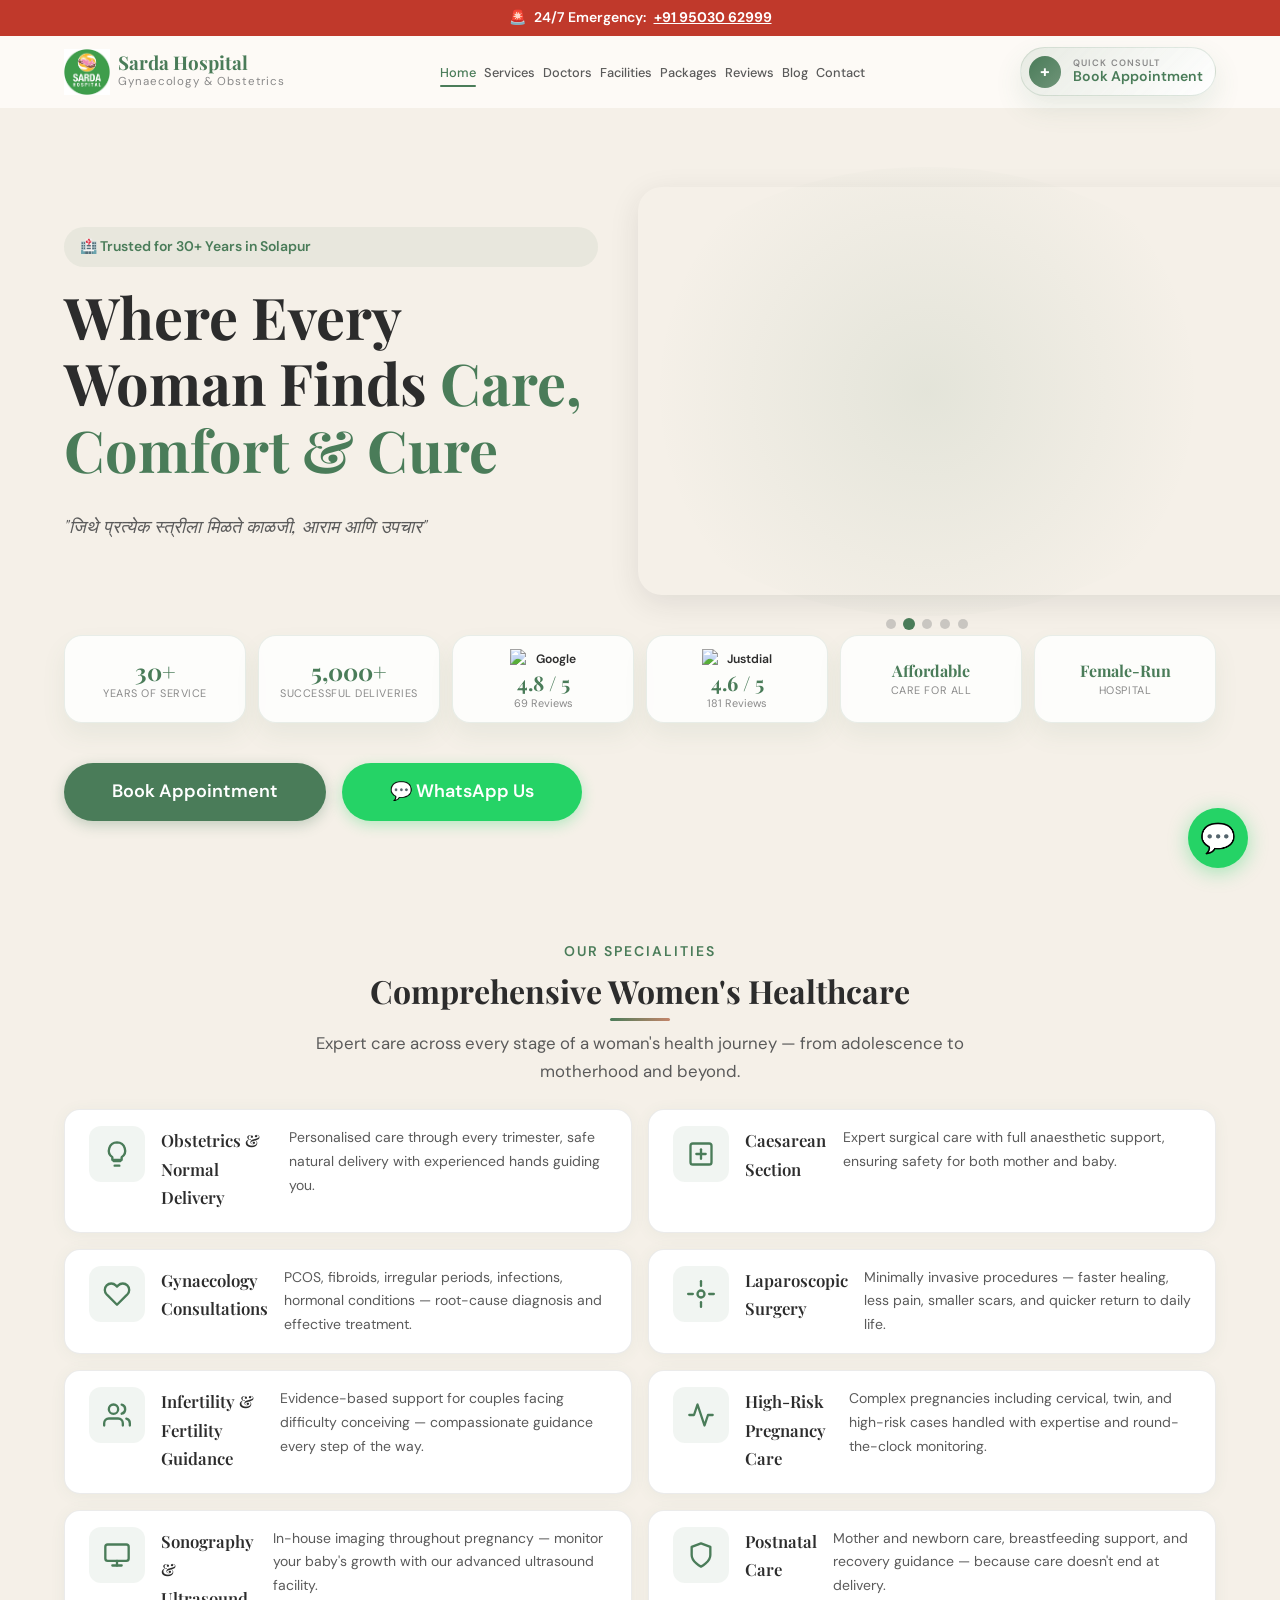
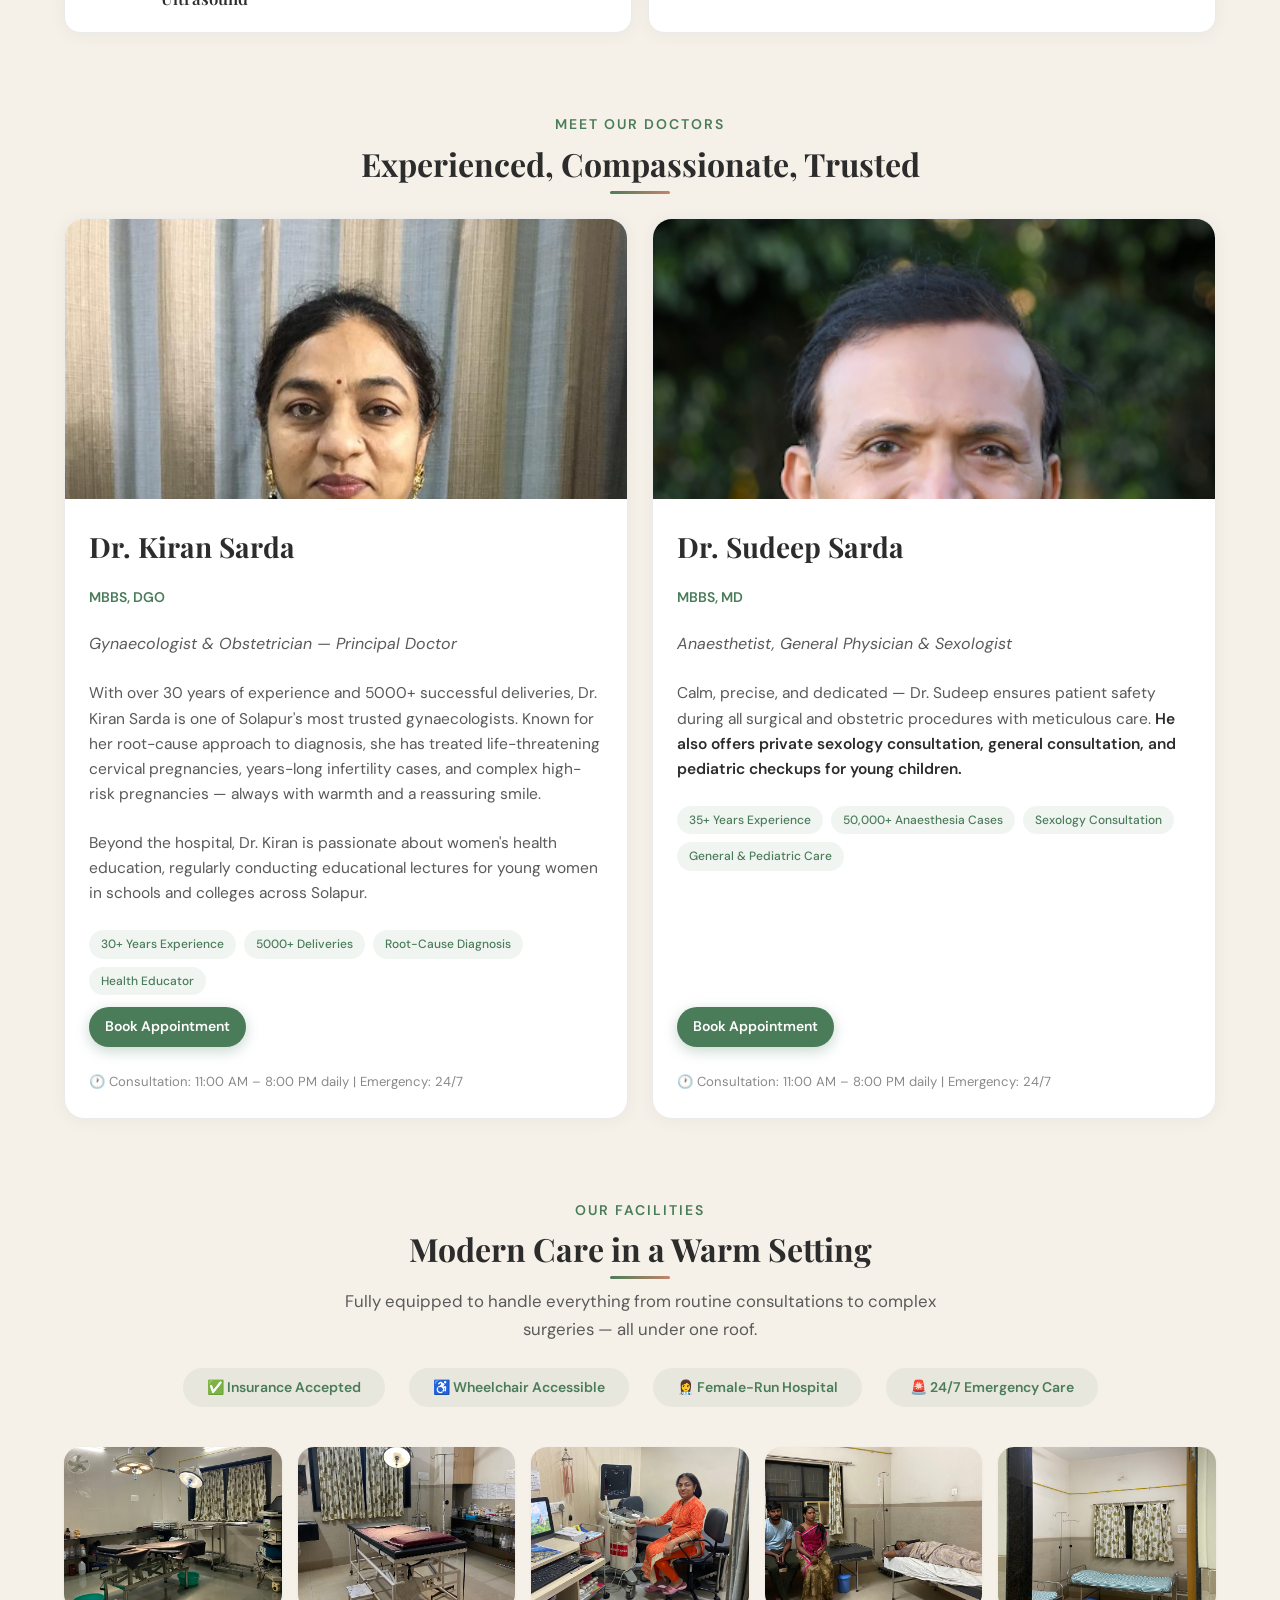
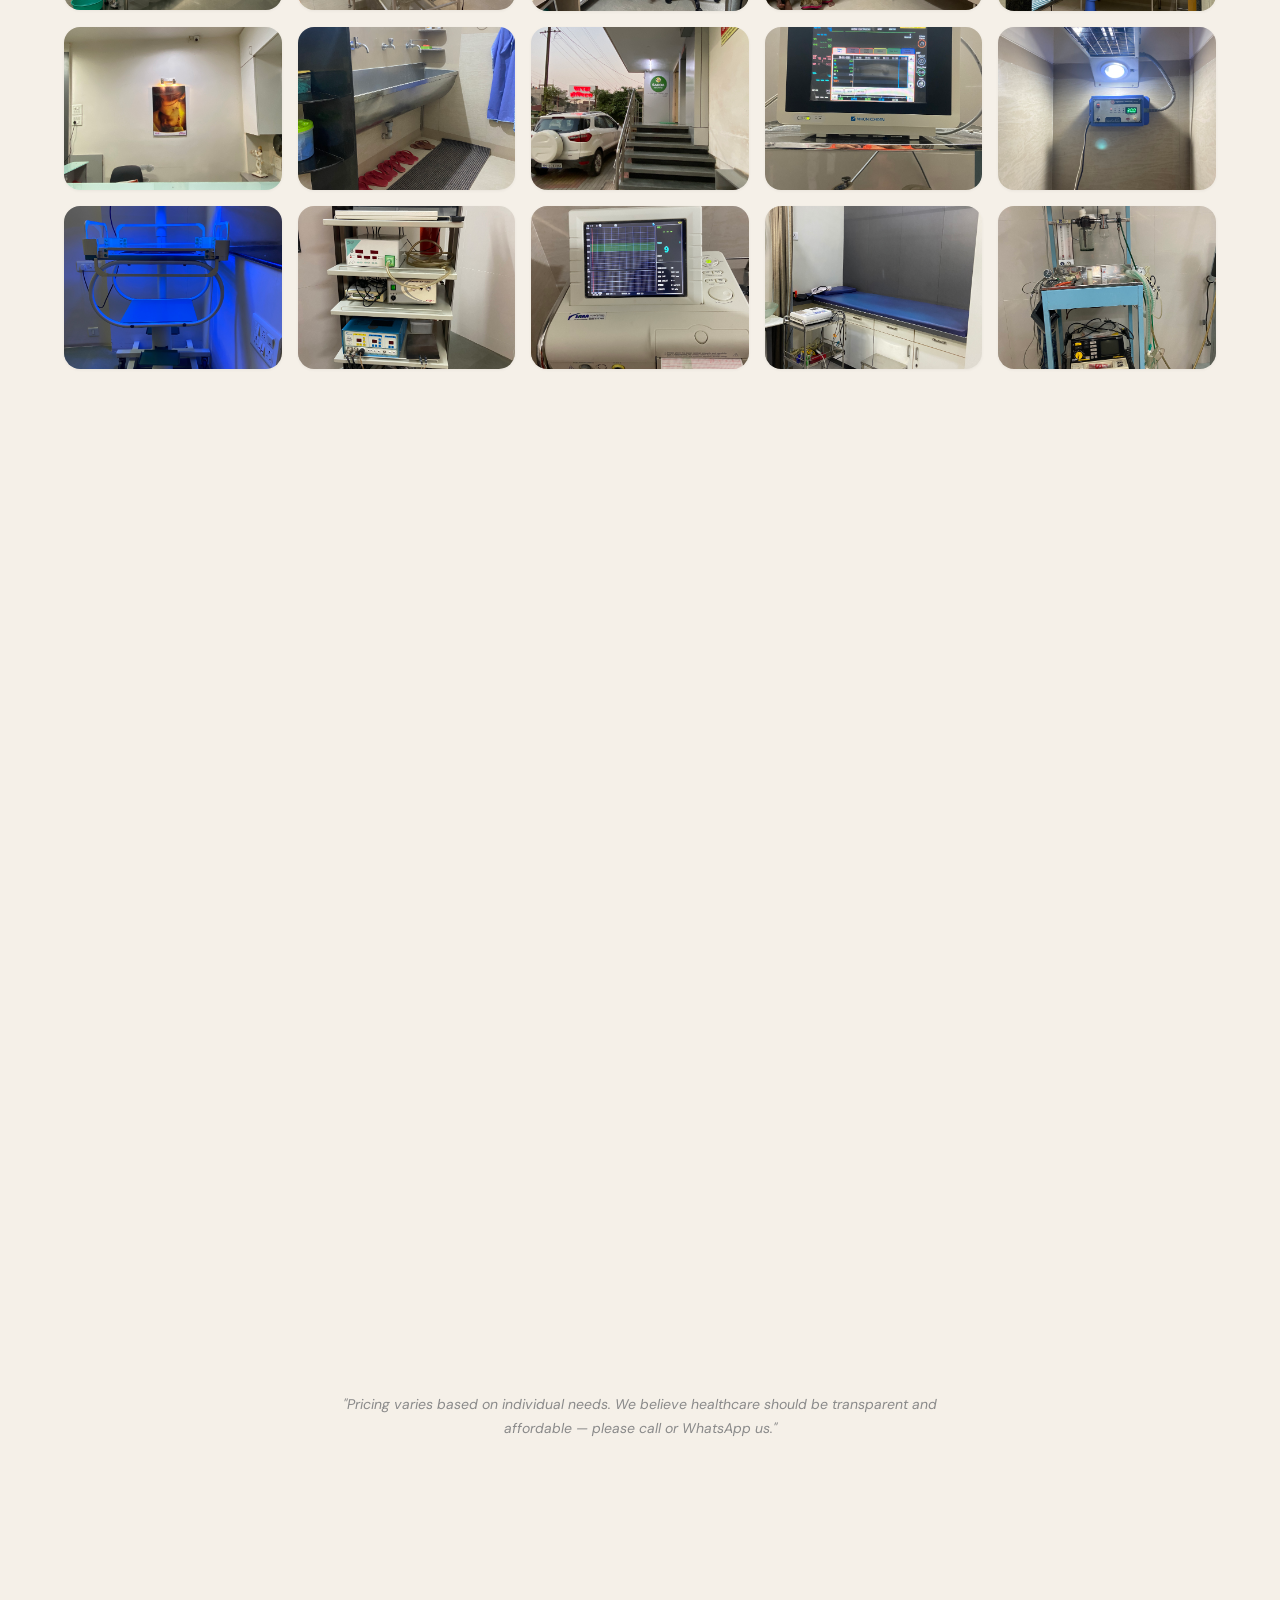
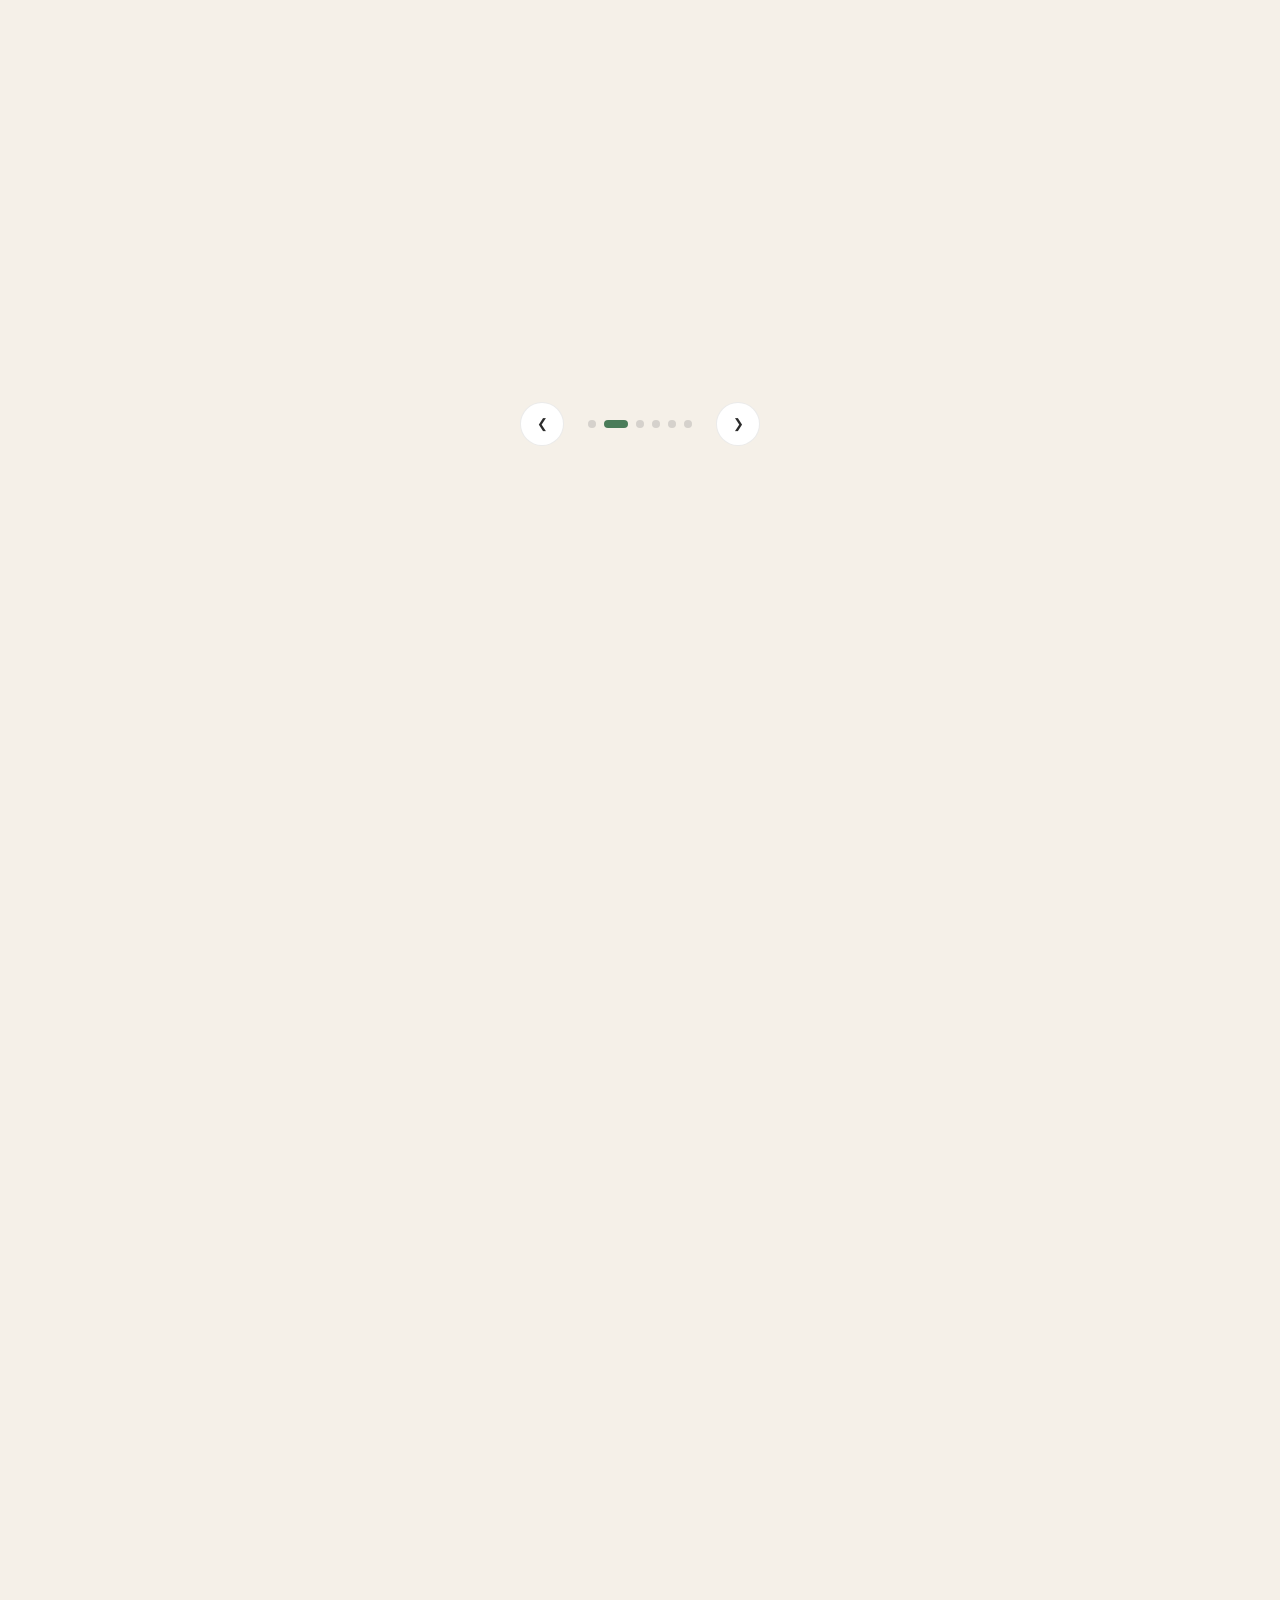
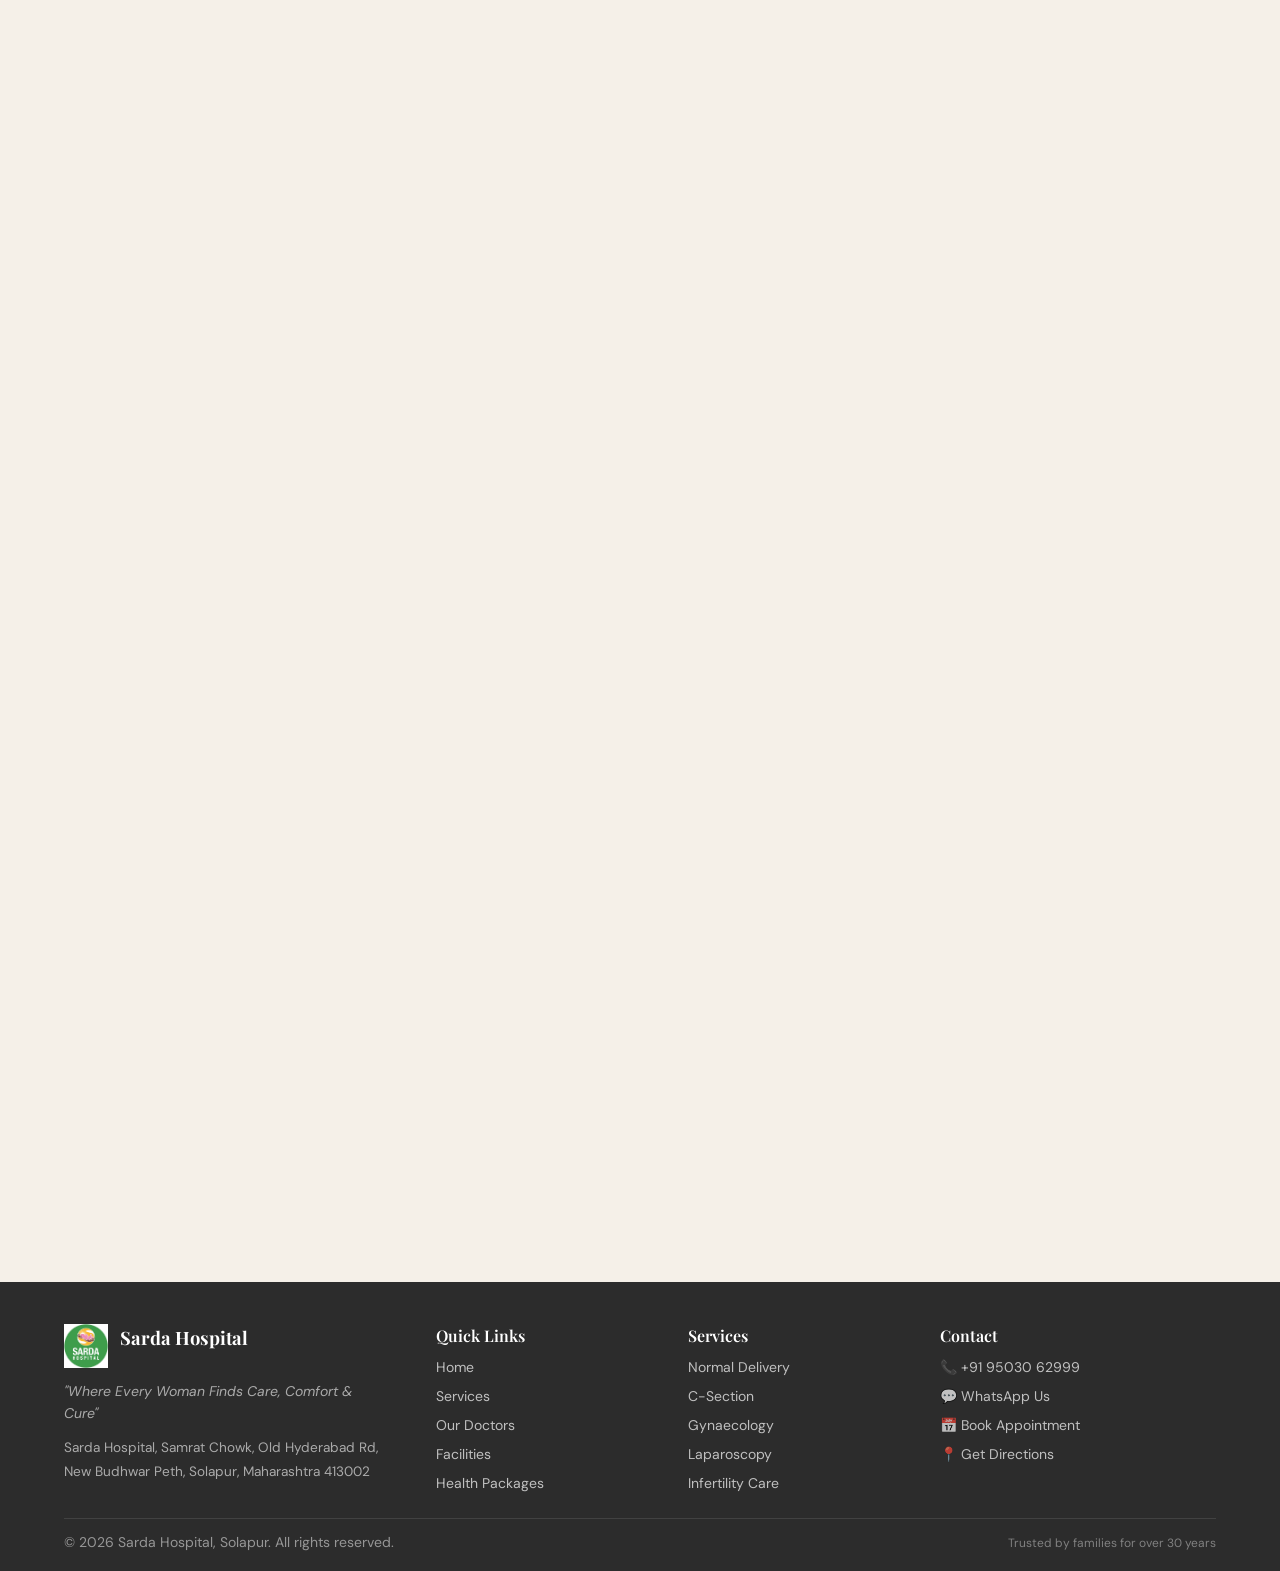
==== commit fba90a74: "feat: redesign navbar cta and stabilize hero layout" ====
--- a/index.html
+++ b/index.html
@@ -46,11 +46,20 @@
         <li><a href="#reviews">Reviews</a></li>
         <li><a href="#blog">Blog</a></li>
         <li><a href="#contact">Contact</a></li>
-        <li><a href="#appointment" class="btn btn--primary btn--sm navbar__cta">Book Appointment</a></li>
+        <li class="navbar__cta-item navbar__cta-item--mobile"><a href="#appointment" class="btn btn--primary btn--sm navbar__cta">Book Appointment</a></li>
       </ul>
-      <button class="navbar__toggle" id="nav-toggle" aria-label="Toggle navigation menu" aria-controls="nav-links">
-        <span></span><span></span><span></span>
-      </button>
+      <div class="navbar__utility">
+        <a href="#appointment" class="navbar__desktop-cta" aria-label="Book appointment">
+          <span class="navbar__desktop-cta-icon">+</span>
+          <span class="navbar__desktop-cta-copy">
+            <small>Quick Consult</small>
+            <span>Book Appointment</span>
+          </span>
+        </a>
+        <button class="navbar__toggle" id="nav-toggle" aria-label="Toggle navigation menu" aria-controls="nav-links">
+          <span></span><span></span><span></span>
+        </button>
+      </div>
     </div>
   </nav>
   </header>
@@ -66,7 +75,7 @@
           class="hero__tagline hero__tagline--rotating"
           id="hero-rotating-tagline"
           lang="en"
-          data-rotation-interval="3200"
+          data-rotation-interval="4000"
           data-wrap-quotes="true"
           data-line-en="Where Every Woman Finds Care, Comfort & Cure"
           data-line-mr="जिथे प्रत्येक स्त्रीला मिळते काळजी, आराम आणि उपचार"
@@ -590,11 +599,11 @@
             class="appointment__multilingual appointment__multilingual--rotating"
             id="appointment-rotating-note"
             lang="en"
-            data-rotation-interval="3400"
-            data-line-en="English: We will call you soon to confirm your appointment time."
-            data-line-mr="मराठी: आम्ही लवकरच तुम्हाला कॉल करून वेळ निश्चित करू"
-            data-line-hi="हिंदी: हम जल्द ही आपको कॉल करके समय निश्चित करेंगे"
-          >English: We will call you soon to confirm your appointment time.</p>
+            data-rotation-interval="4400"
+            data-line-en="We will call you soon to confirm your appointment time."
+            data-line-mr="आम्ही लवकरच तुम्हाला कॉल करून वेळ निश्चित करू"
+            data-line-hi="हम जल्द ही आपको कॉल करके समय निश्चित करेंगे"
+          >We will call you soon to confirm your appointment time.</p>
         </div>
         <div class="appointment__form reveal" id="appointment-form-wrapper">
           <form id="appointment-form" aria-label="Appointment booking form">
--- a/css/styles.css
+++ b/css/styles.css
@@ -548,6 +548,7 @@
 }
 
 .navbar__links a:focus-visible,
+.navbar__desktop-cta:focus-visible,
 .btn:focus-visible,
 .reviews__arrow:focus-visible,
 .facility-tile__enquire:focus-visible,
@@ -573,12 +574,77 @@
   gap: var(--sp-5);
 }
 
+.navbar__cta-item--mobile {
+  display: none;
+}
+
 .navbar__links a {
   font-size: var(--fs-small);
   font-weight: var(--fw-medium);
   color: var(--clr-text-light);
   position: relative;
   padding: var(--sp-1) 0;
+}
+
+.navbar__utility {
+  display: flex;
+  align-items: center;
+  gap: var(--sp-3);
+  flex-shrink: 0;
+}
+
+.navbar__desktop-cta {
+  display: inline-flex;
+  align-items: center;
+  gap: 0.75rem;
+  padding: 0.45rem 0.6rem 0.45rem 0.5rem;
+  border-radius: 999px;
+  background: linear-gradient(135deg, rgba(74, 124, 89, 0.12) 0%, rgba(255, 255, 255, 0.98) 100%);
+  border: 1px solid rgba(74, 124, 89, 0.16);
+  box-shadow: 0 12px 28px rgba(74, 124, 89, 0.12);
+  transition: transform var(--transition-fast), box-shadow var(--transition-fast), border-color var(--transition-fast);
+}
+
+.navbar__desktop-cta:hover {
+  transform: translateY(-1px);
+  box-shadow: 0 16px 30px rgba(74, 124, 89, 0.16);
+  border-color: rgba(74, 124, 89, 0.24);
+}
+
+.navbar__desktop-cta-icon {
+  width: 2rem;
+  height: 2rem;
+  border-radius: 50%;
+  background: linear-gradient(135deg, var(--clr-primary) 0%, #6f9478 100%);
+  color: var(--clr-white);
+  display: inline-flex;
+  align-items: center;
+  justify-content: center;
+  font-size: 1.05rem;
+  font-weight: var(--fw-bold);
+  line-height: 1;
+  flex-shrink: 0;
+}
+
+.navbar__desktop-cta-copy {
+  display: flex;
+  flex-direction: column;
+  align-items: flex-start;
+  line-height: 1.05;
+}
+
+.navbar__desktop-cta-copy small {
+  font-size: 0.58rem;
+  font-weight: var(--fw-semibold);
+  color: var(--clr-text-muted);
+  letter-spacing: 0.12em;
+  text-transform: uppercase;
+}
+
+.navbar__desktop-cta-copy span {
+  font-size: 0.88rem;
+  font-weight: var(--fw-semibold);
+  color: var(--clr-primary);
 }
 
 .navbar__links a::after {
@@ -671,6 +737,14 @@
     font-size: var(--fs-body-lg);
   }
 
+  .navbar__cta-item--mobile {
+    display: block;
+  }
+
+  .navbar__desktop-cta {
+    display: none;
+  }
+
   .navbar__toggle {
     display: flex;
   }
@@ -881,11 +955,11 @@
   box-shadow: none;
   max-height: none;
   transform: scale(1);
-  transition: transform 3.2s ease;
+  transition: transform 4.2s ease;
 }
 
 .hero__carousel .slideshow__slide.active img {
-  transform: scale(1.05);
+  transform: scale(1.015);
 }
 
 .hero__carousel-dots {
@@ -946,6 +1020,12 @@
     max-width: none;
     margin-inline: auto;
     padding-bottom: var(--sp-2);
+  }
+}
+
+@media (max-width: 1180px) and (min-width: 769px) {
+  .hero__stats {
+    grid-template-columns: repeat(3, minmax(0, 1fr));
   }
 }
 
@@ -2306,10 +2386,8 @@
     gap: var(--sp-4);
   }
 
-  .navbar__cta {
-    margin-left: var(--sp-2);
-    padding-left: var(--sp-5);
-    padding-right: var(--sp-5);
+  .navbar__utility {
+    gap: var(--sp-2);
   }
 
   .hero .container {
@@ -2458,11 +2536,8 @@
     font-size: 0.8rem;
   }
 
-  .navbar__cta {
-    margin-left: var(--sp-1);
-    padding: 0.72rem 1.15rem;
-    min-height: 42px;
-    flex-shrink: 0;
+  .navbar__desktop-cta {
+    padding-right: 0.75rem;
   }
 
   .doctors__grid {
@@ -2692,21 +2767,19 @@
   }
 
   .hero__stats {
-    display: flex;
+    display: grid;
+    grid-template-columns: repeat(2, minmax(0, 1fr));
     gap: var(--sp-2);
     width: 100%;
-    overflow-x: auto;
-    scroll-snap-type: x proximity;
+    overflow: visible;
   }
 
   .hero__stat {
-    flex: 0 0 132px;
-    min-height: 84px;
+    min-height: 82px;
     padding: 0.72rem 0.65rem;
     background: rgba(255, 255, 255, 0.7);
     border: 1px solid rgba(74, 124, 89, 0.12);
     border-radius: var(--radius-md);
-    scroll-snap-align: start;
   }
 
   .hero__stat-header {
@@ -2827,6 +2900,10 @@
 @media (max-width: 520px) {
   .hero__title {
     font-size: clamp(1.75rem, 8vw, 2.1rem);
+  }
+
+  .hero__stats {
+    grid-template-columns: repeat(2, minmax(0, 1fr));
   }
 
   .hero__actions {
@@ -3467,8 +3544,8 @@
   .doctor-card--primary .doctor-card__image,
   .doctor-card--secondary .doctor-card__image {
     width: 100%;
-    height: clamp(340px, 34vw, 420px);
-    min-height: clamp(340px, 34vw, 420px);
+    height: 280px;
+    min-height: 280px;
     margin: 0;
     border-radius: 0;
   }
@@ -3526,15 +3603,15 @@
   .doctor-card--primary .doctor-card__image,
   .doctor-card--secondary .doctor-card__image {
     width: 210px;
-    height: 270px;
-    min-height: 270px;
+    height: 225px;
+    min-height: 225px;
     margin: 0;
     border-radius: 0;
   }
 
   .doctor-card__image img {
     width: 100%;
-    height: 270px;
+    height: 225px;
     min-height: 0;
   }
 
@@ -3568,12 +3645,12 @@
   .doctor-card__image,
   .doctor-card--primary .doctor-card__image,
   .doctor-card--secondary .doctor-card__image {
-    height: 270px;
-    min-height: 270px;
+    height: 225px;
+    min-height: 225px;
   }
 
   .doctor-card__image img {
-    height: 270px;
+    height: 225px;
   }
 
   .doctor-card__content,
@@ -3660,3 +3737,21 @@
     box-shadow: 0 12px 22px rgba(74, 124, 89, 0.22);
   }
 }
+
+@media (prefers-reduced-motion: reduce) {
+  html {
+    scroll-behavior: auto;
+  }
+
+  .reveal,
+  .reveal-stagger > *,
+  .hero__tagline--rotating,
+  .appointment__multilingual--rotating,
+  .slideshow__slide,
+  .hero__carousel .slideshow__slide img,
+  .btn,
+  .navbar__desktop-cta {
+    transition: none !important;
+    animation: none !important;
+  }
+}
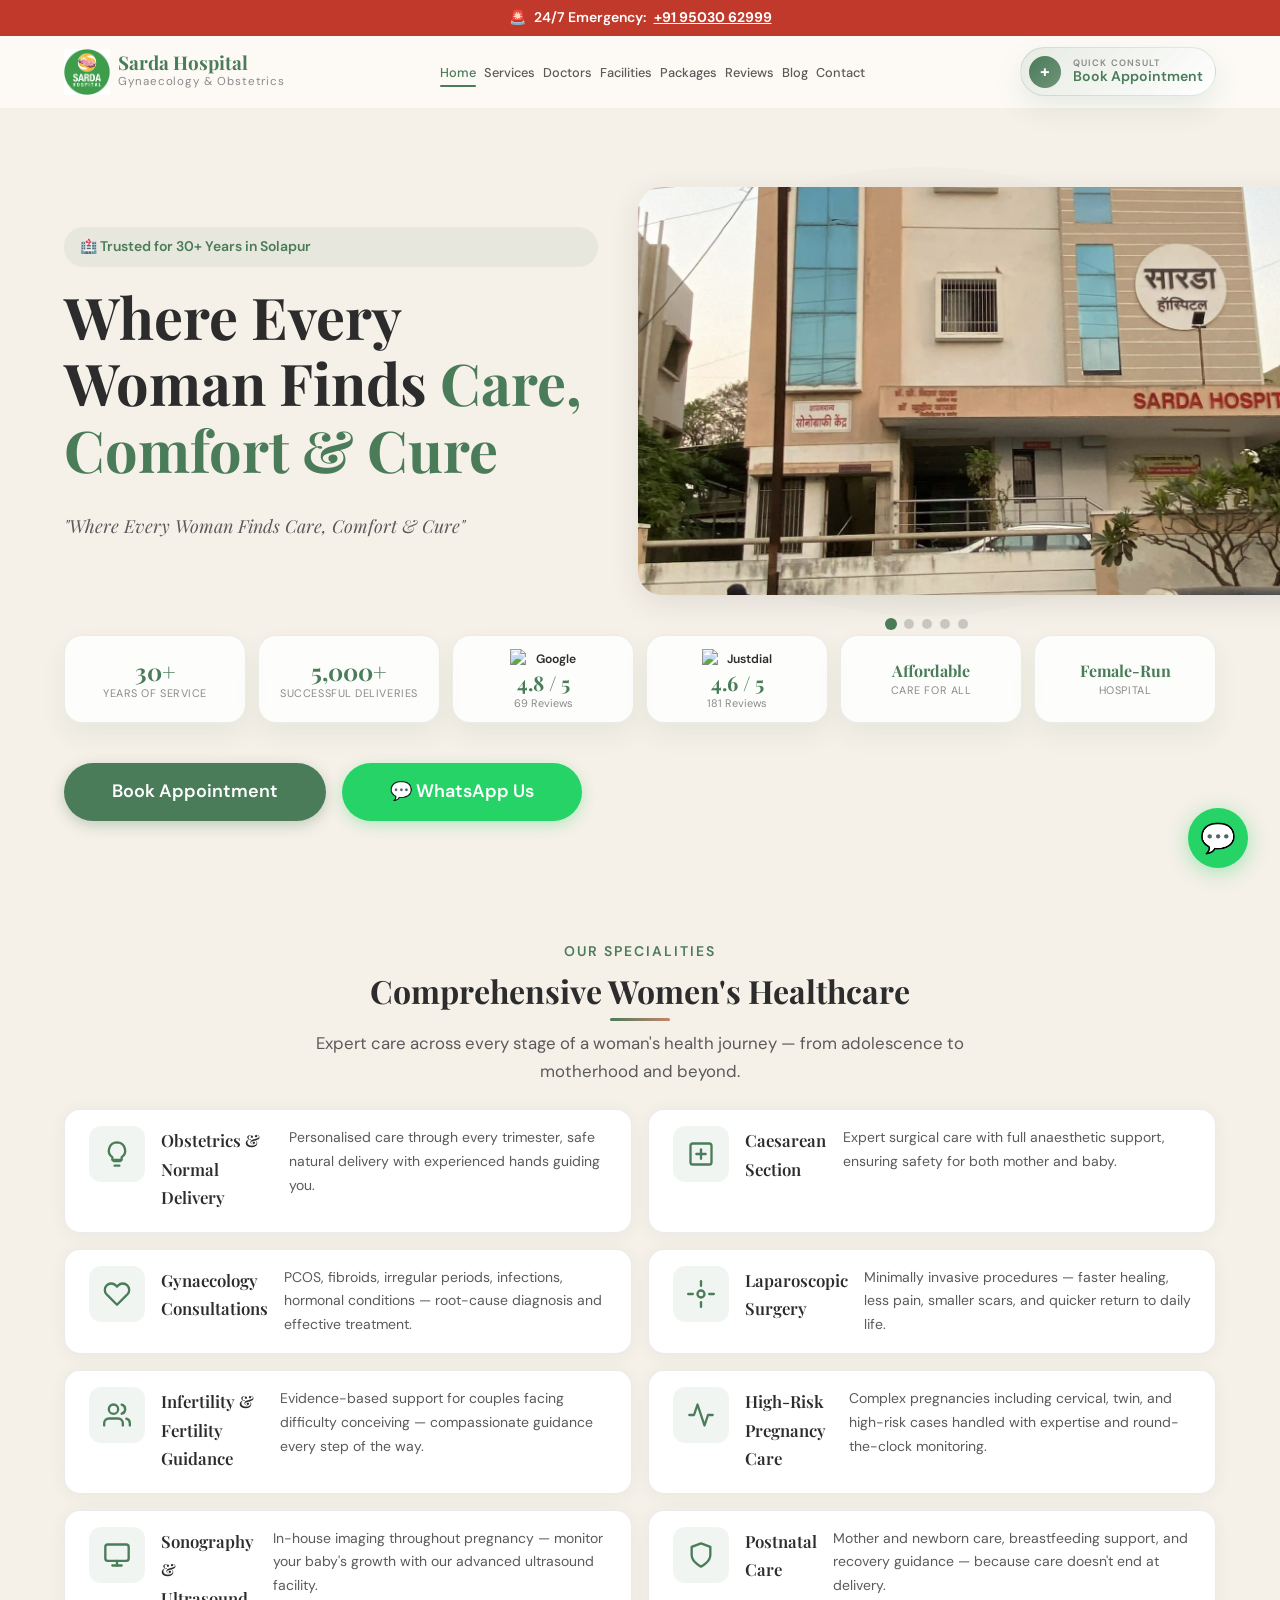
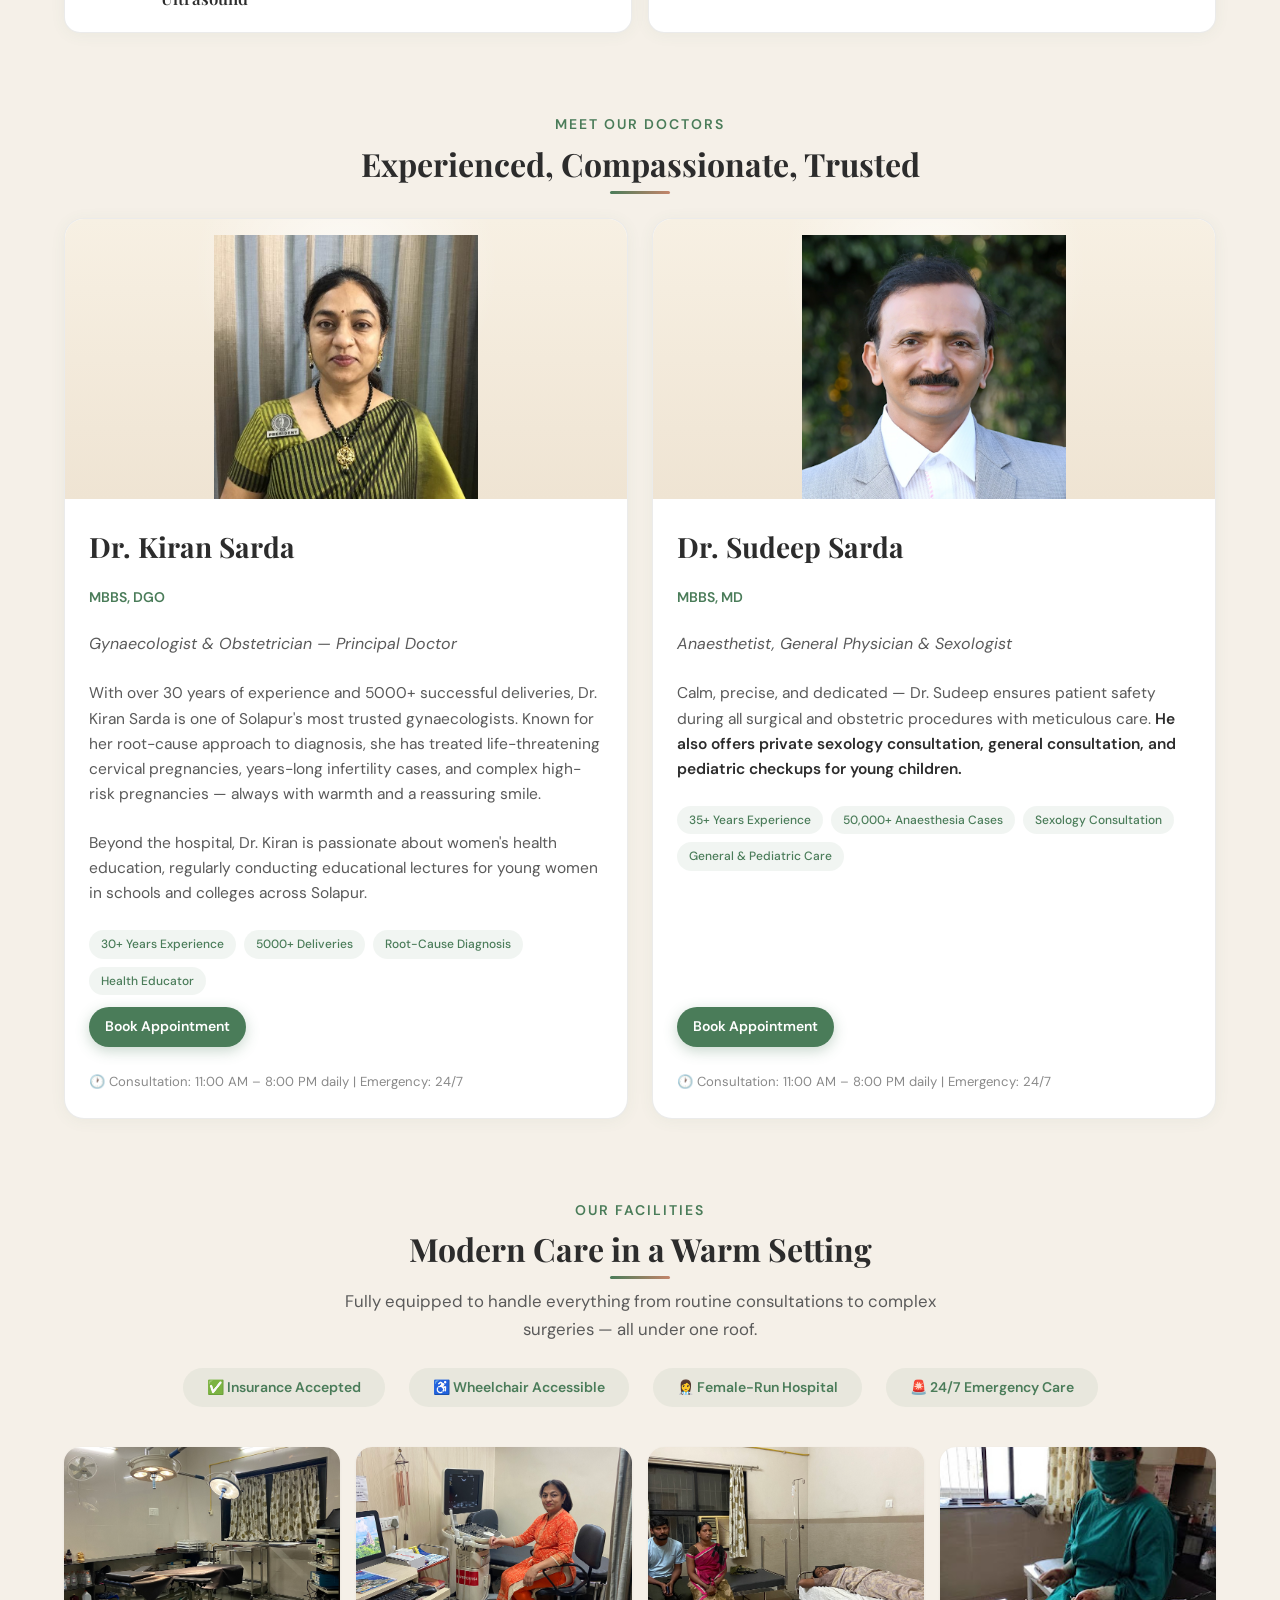
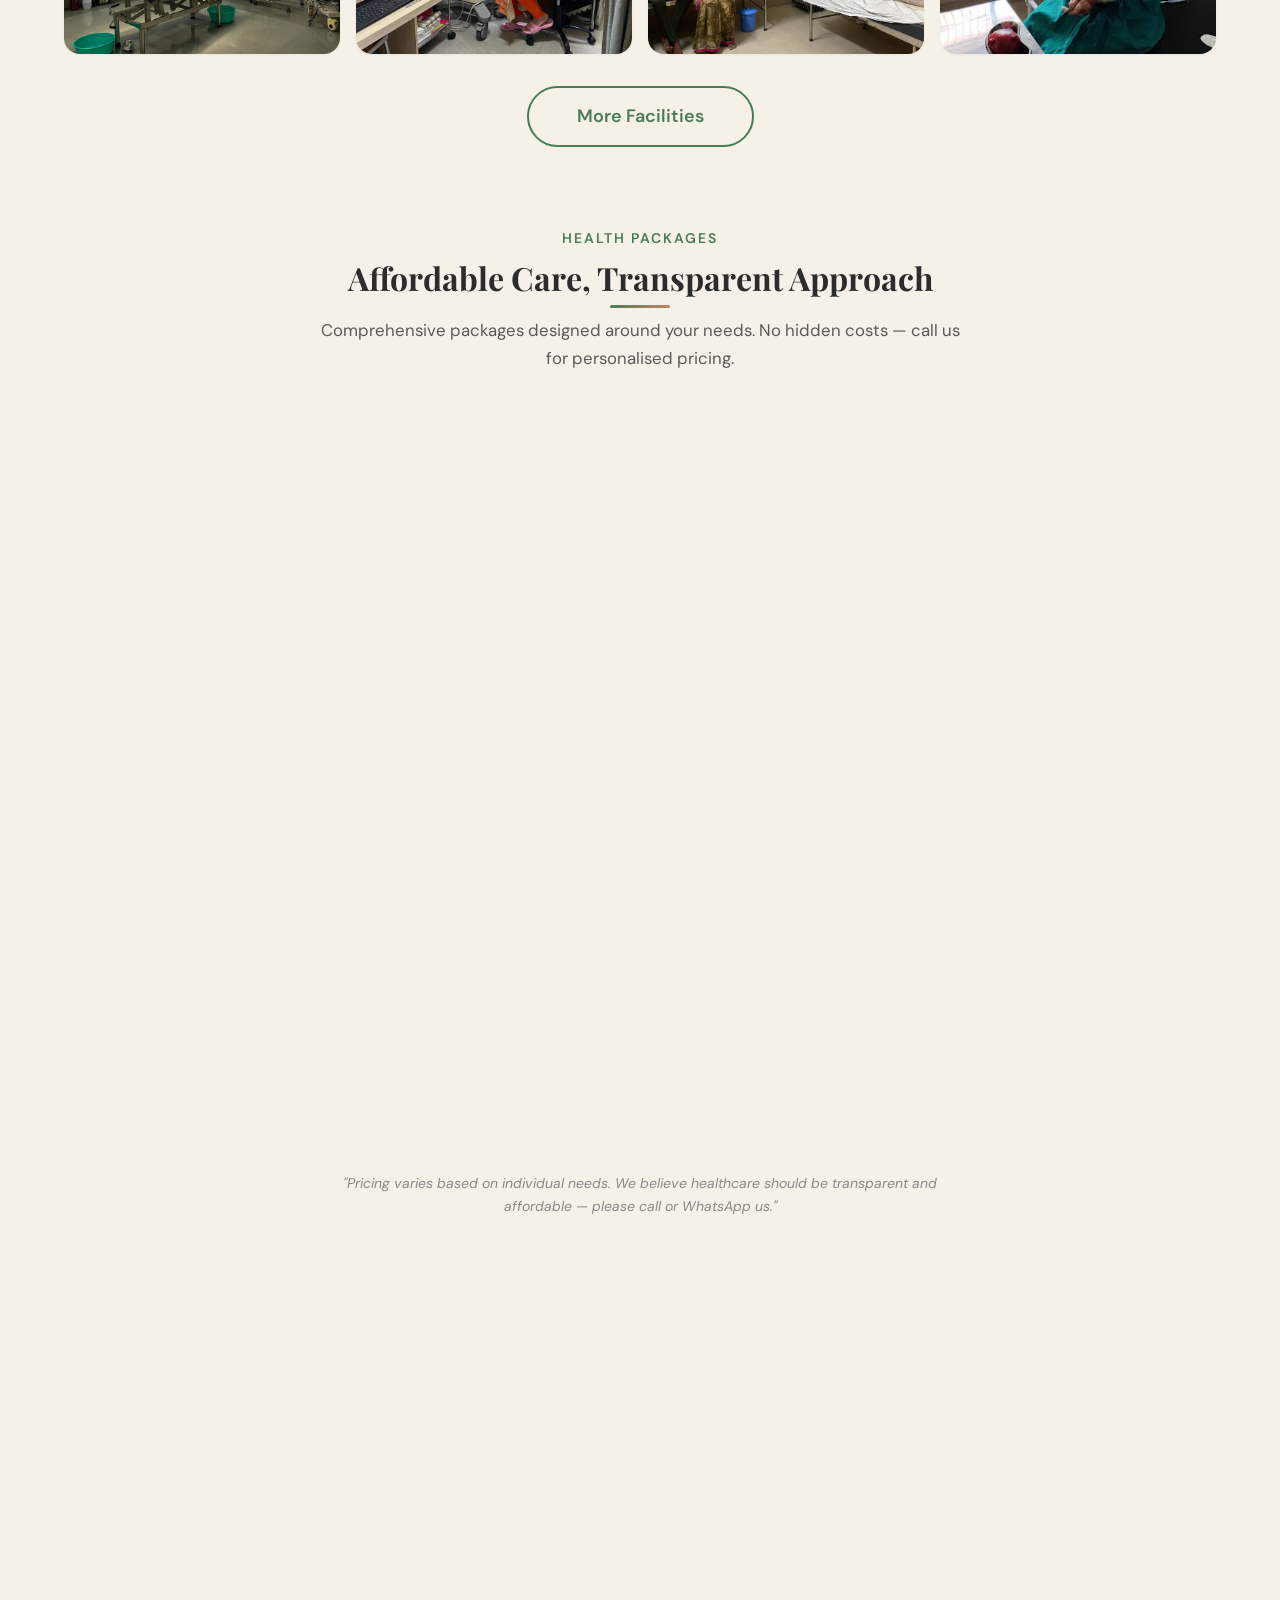
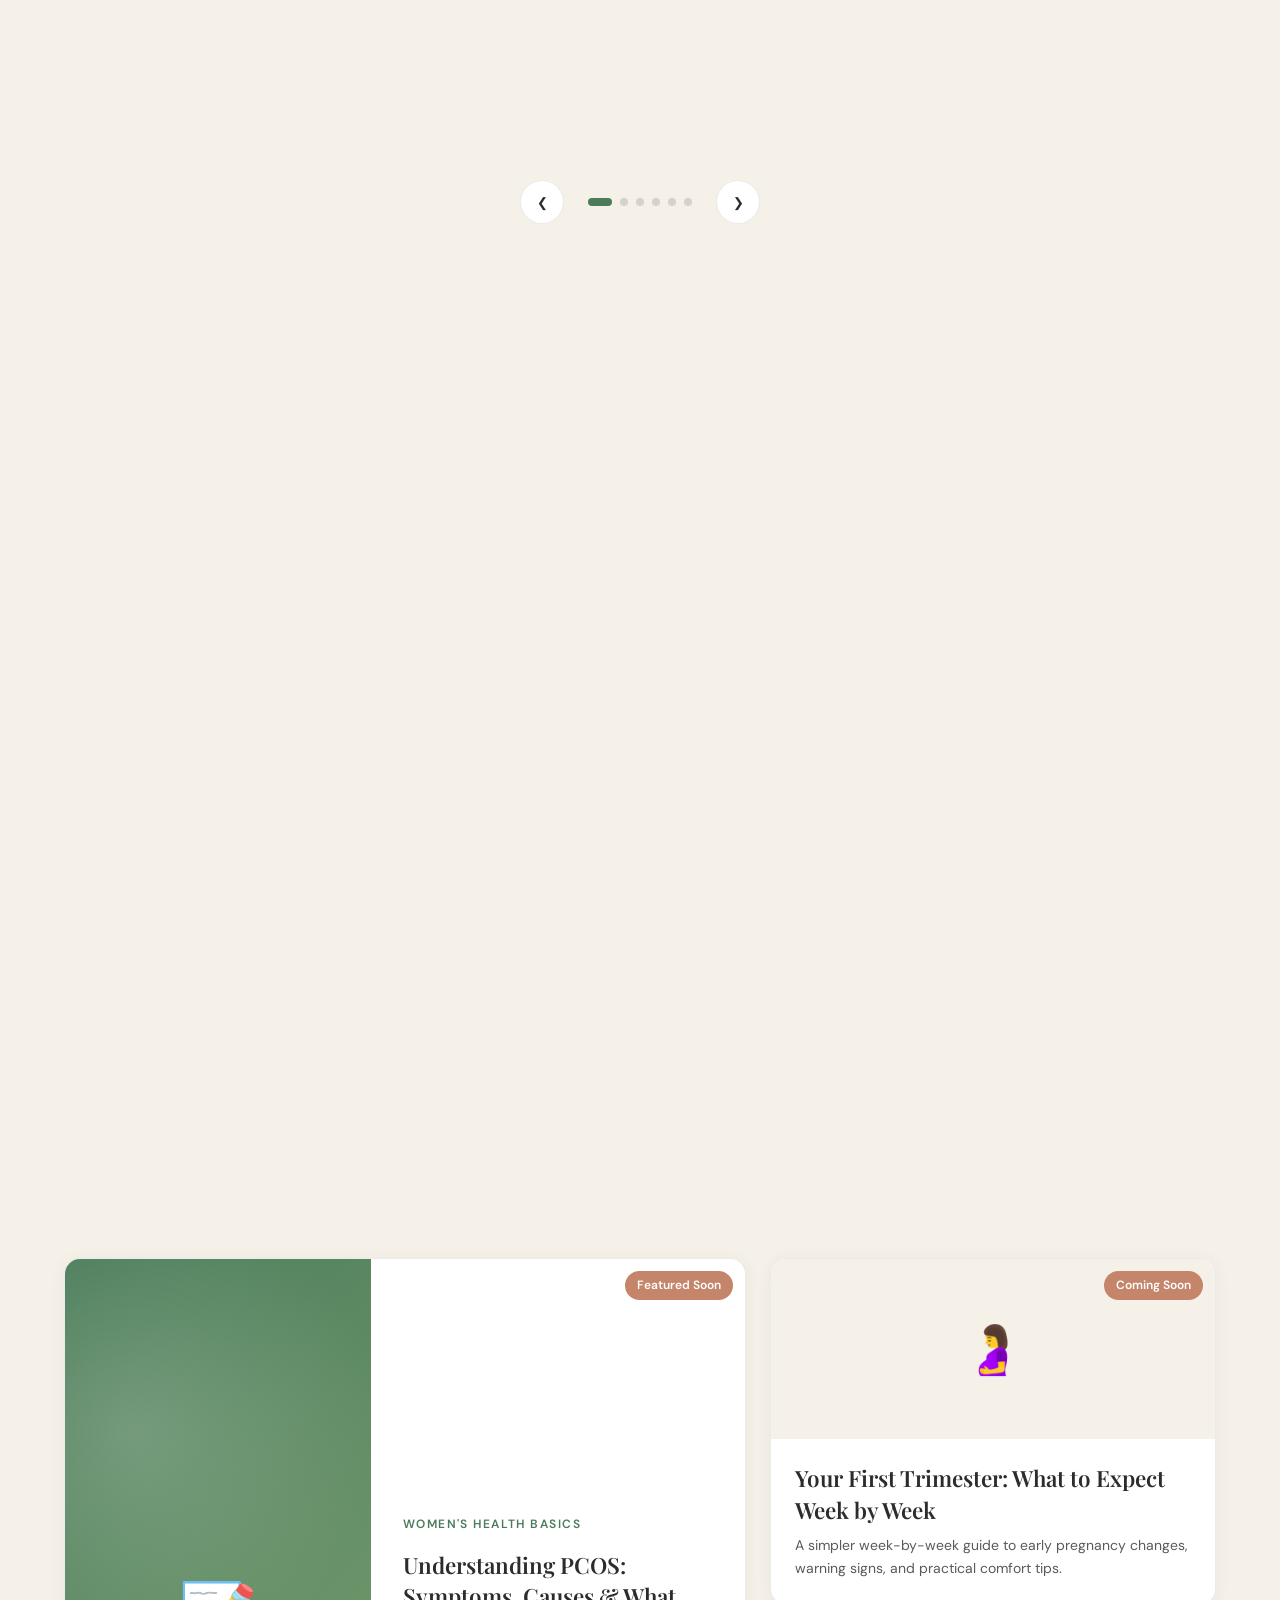
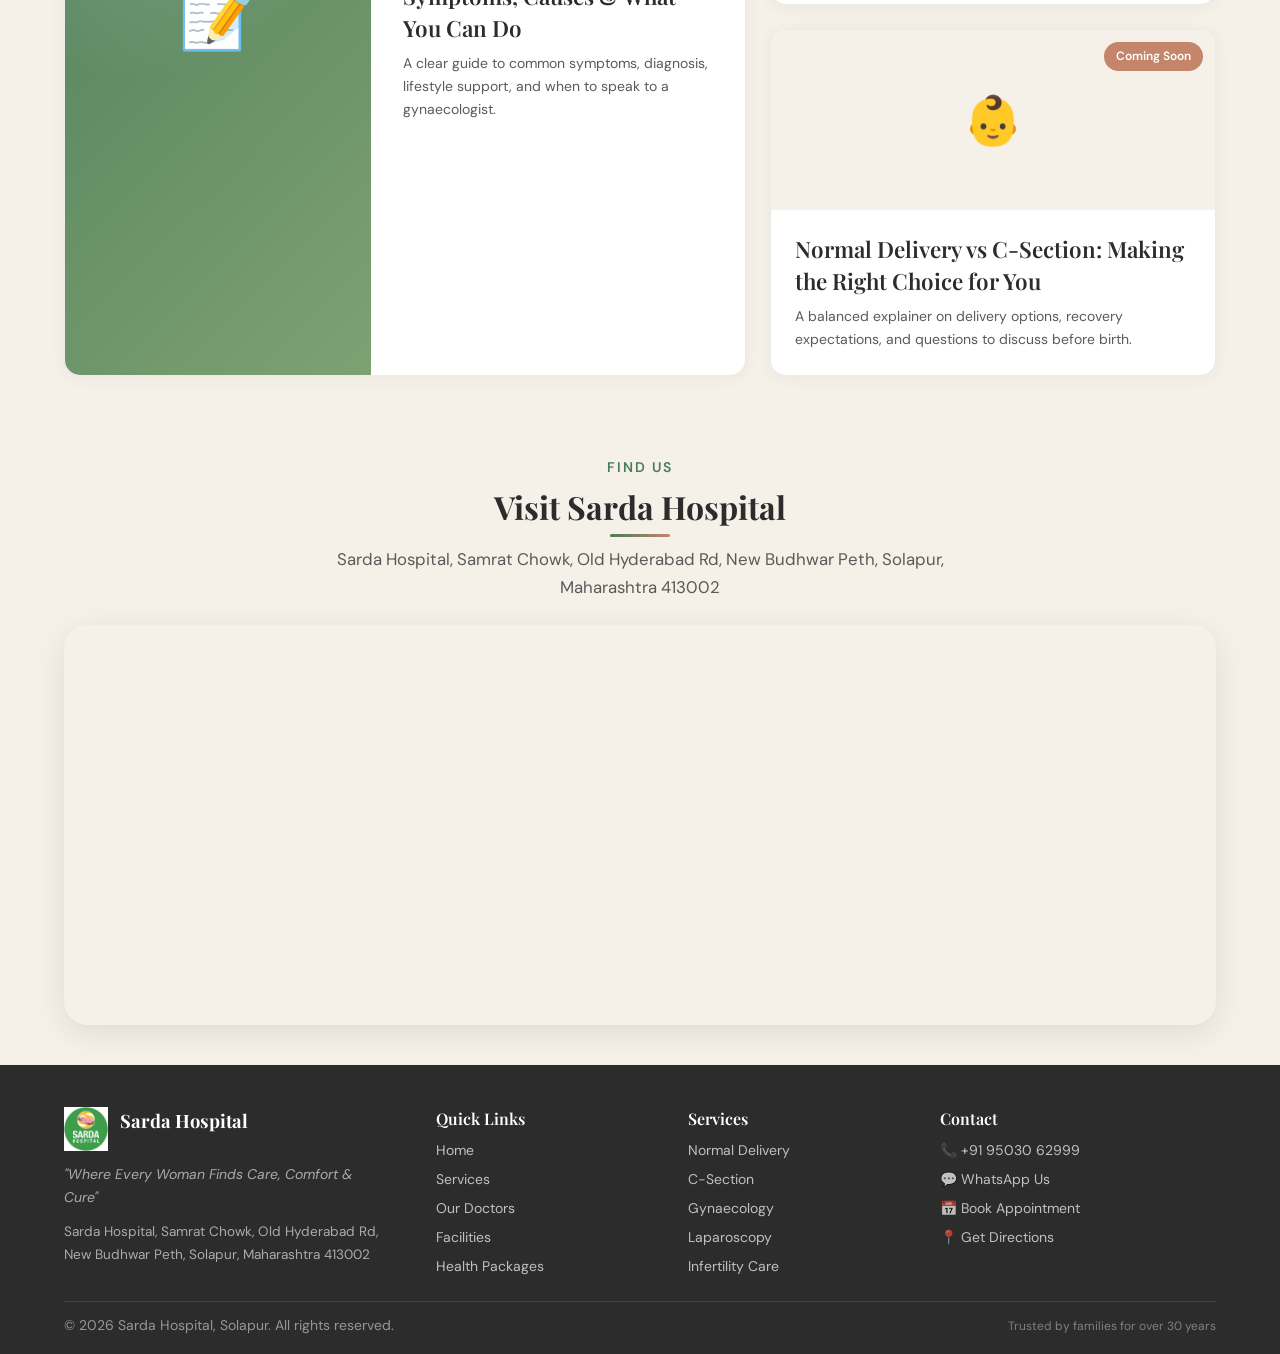
==== commit 93465471: "feat: refine facilities preview and appointment layout" ====
--- a/index.html
+++ b/index.html
@@ -259,125 +259,40 @@
       </div>
       <div class="facilities__grid reveal-stagger">
         <div class="facility-tile">
-          <img src="Images/OTNumber1.JPG" alt="Operation Theatre at Sarda Hospital" loading="lazy">
+          <img src="Images/OTNumber1.JPG" alt="Operation Theatre 1 at Sarda Hospital" loading="lazy">
           <div class="facility-tile__overlay">
-            <span class="facility-tile__name">Operation Theatre</span>
+            <span class="facility-tile__name">Operation Theatre 1</span>
             <span class="facility-tile__info">2 fully equipped OTs for surgical and obstetric procedures</span>
             <a href="https://wa.me/919503062999?text=Hello%20Sarda%20Hospital%20I%20would%20like%20to%20enquire%20about%20your%20Operation%20Theatre%20facilities." class="facility-tile__enquire" target="_blank" rel="noopener">💬 Enquire →</a>
           </div>
         </div>
         <div class="facility-tile">
-          <img src="Images/DeliveryLabourRoom.JPG" alt="Labour and Delivery Room at Sarda Hospital" loading="lazy">
+          <img src="Images/SonographyRoom.JPG" alt="Sonography room at Sarda Hospital" loading="lazy">
           <div class="facility-tile__overlay">
-            <span class="facility-tile__name">Labour & Delivery Room</span>
-            <span class="facility-tile__info">Dedicated space for safe, comfortable deliveries</span>
-            <a href="https://wa.me/919503062999?text=Hello%20Sarda%20Hospital%20I%20would%20like%20to%20enquire%20about%20your%20Labour%20Room%20facilities." class="facility-tile__enquire" target="_blank" rel="noopener">💬 Enquire →</a>
+            <span class="facility-tile__name">Sonography</span>
+            <span class="facility-tile__info">In-house imaging for pregnancy monitoring and women’s health evaluation</span>
+            <a href="https://wa.me/919503062999?text=Hello%20Sarda%20Hospital%20I%20would%20like%20to%20enquire%20about%20Sonography%20services." class="facility-tile__enquire" target="_blank" rel="noopener">💬 Enquire →</a>
           </div>
         </div>
         <div class="facility-tile">
-          <img src="Images/SonographyRoom.JPG" alt="Sonography and Ultrasound Room at Sarda Hospital" loading="lazy">
+          <img src="Images/ACRoom.JPG" alt="Air-conditioned room at Sarda Hospital" loading="lazy">
           <div class="facility-tile__overlay">
-            <span class="facility-tile__name">Sonography & Ultrasound</span>
-            <span class="facility-tile__info">In-house imaging for pregnancy monitoring</span>
-            <a href="https://wa.me/919503062999?text=Hello%20Sarda%20Hospital%20I%20would%20like%20to%20enquire%20about%20Sonography%20services." class="facility-tile__enquire" target="_blank" rel="noopener">💬 Enquire →</a>
+            <span class="facility-tile__name">AC Room</span>
+            <span class="facility-tile__info">Comfortable private stay with a calm recovery-focused environment</span>
+            <a href="https://wa.me/919503062999?text=Hello%20Sarda%20Hospital%20I%20would%20like%20to%20enquire%20about%20room%20availability." class="facility-tile__enquire" target="_blank" rel="noopener">💬 Enquire →</a>
           </div>
         </div>
         <div class="facility-tile">
-          <img src="Images/ACRoom.JPG" alt="Air-conditioned private room at Sarda Hospital" loading="lazy">
+          <img src="Images/Operative 1.jpeg" alt="Operative room at Sarda Hospital" loading="lazy">
           <div class="facility-tile__overlay">
-            <span class="facility-tile__name">Private AC Rooms</span>
-            <span class="facility-tile__info">Comfortable, private recovery rooms with AC</span>
-            <a href="https://wa.me/919503062999?text=Hello%20Sarda%20Hospital%20I%20would%20like%20to%20enquire%20about%20room%20availability." class="facility-tile__enquire" target="_blank" rel="noopener">💬 Enquire →</a>
-          </div>
-        </div>
-        <div class="facility-tile">
-          <img src="Images/RecoveryRoom1.JPG" alt="Recovery room at Sarda Hospital" loading="lazy">
-          <div class="facility-tile__overlay">
-            <span class="facility-tile__name">Recovery Rooms</span>
-            <span class="facility-tile__info">Post-operative and postnatal recovery care</span>
-            <a href="https://wa.me/919503062999?text=Hello%20Sarda%20Hospital%20I%20would%20like%20to%20enquire%20about%20recovery%20facilities." class="facility-tile__enquire" target="_blank" rel="noopener">💬 Enquire →</a>
-          </div>
-        </div>
-        <div class="facility-tile">
-          <img src="Images/ReceptionCounter.JPG" alt="Reception area at Sarda Hospital" loading="lazy">
-          <div class="facility-tile__overlay">
-            <span class="facility-tile__name">Reception & Waiting</span>
-            <span class="facility-tile__info">Warm, welcoming reception with comfortable seating</span>
-            <a href="https://wa.me/919503062999?text=Hello%20Sarda%20Hospital%20I%20would%20like%20to%20enquire%20about%20visiting%20hours." class="facility-tile__enquire" target="_blank" rel="noopener">💬 Enquire →</a>
-          </div>
-        </div>
-        <div class="facility-tile">
-          <img src="Images/OTScrubArea.JPG" alt="OT scrub area and sterile processing at Sarda Hospital" loading="lazy">
-          <div class="facility-tile__overlay">
-            <span class="facility-tile__name">Sterile Processing</span>
-            <span class="facility-tile__info">OT scrub area and autoclave for strict hygiene standards</span>
-            <a href="https://wa.me/919503062999?text=Hello%20Sarda%20Hospital%20I%20would%20like%20to%20know%20more%20about%20your%20hygiene%20standards." class="facility-tile__enquire" target="_blank" rel="noopener">💬 Enquire →</a>
-          </div>
-        </div>
-        <div class="facility-tile">
-          <img src="Images/EntranceParking.JPG" alt="Parking area at Sarda Hospital entrance" loading="lazy">
-          <div class="facility-tile__overlay">
-            <span class="facility-tile__name">Parking & Entrance</span>
-            <span class="facility-tile__info">Convenient parking space for patients and visitors</span>
-            <a href="https://wa.me/919503062999?text=Hello%20Sarda%20Hospital%20I%20would%20like%20directions%20to%20the%20hospital." class="facility-tile__enquire" target="_blank" rel="noopener">💬 Enquire →</a>
-          </div>
-        </div>
-        <div class="facility-tile">
-          <img src="Images/MultiParaMonitor.JPG" alt="Multi-parameter patient monitor at Sarda Hospital" loading="lazy">
-          <div class="facility-tile__overlay">
-            <span class="facility-tile__name">Patient Monitoring</span>
-            <span class="facility-tile__info">Multi-parameter monitors for continuous vital tracking</span>
-            <a href="https://wa.me/919503062999?text=Hello%20Sarda%20Hospital%20I%20would%20like%20to%20enquire%20about%20your%20monitoring%20equipment." class="facility-tile__enquire" target="_blank" rel="noopener">💬 Enquire →</a>
-          </div>
-        </div>
-        <div class="facility-tile">
-          <img src="Images/BabyWarmer.JPG" alt="Baby warmer for newborn care at Sarda Hospital" loading="lazy">
-          <div class="facility-tile__overlay">
-            <span class="facility-tile__name">Baby Warmer</span>
-            <span class="facility-tile__info">Radiant warmers for safe newborn care</span>
-            <a href="https://wa.me/919503062999?text=Hello%20Sarda%20Hospital%20I%20would%20like%20to%20enquire%20about%20newborn%20care%20facilities." class="facility-tile__enquire" target="_blank" rel="noopener">💬 Enquire →</a>
-          </div>
-        </div>
-        <div class="facility-tile">
-          <img src="Images/Phototherapy.JPG" alt="Phototherapy unit at Sarda Hospital" loading="lazy">
-          <div class="facility-tile__overlay">
-            <span class="facility-tile__name">Phototherapy Unit</span>
-            <span class="facility-tile__info">Neonatal jaundice treatment equipment</span>
-            <a href="https://wa.me/919503062999?text=Hello%20Sarda%20Hospital%20I%20would%20like%20to%20enquire%20about%20newborn%20phototherapy." class="facility-tile__enquire" target="_blank" rel="noopener">💬 Enquire →</a>
-          </div>
-        </div>
-        <div class="facility-tile">
-          <img src="Images/LaparoscopyTrolly.JPG" alt="Laparoscopic surgery equipment at Sarda Hospital" loading="lazy">
-          <div class="facility-tile__overlay">
-            <span class="facility-tile__name">Laparoscopy Equipment</span>
-            <span class="facility-tile__info">Advanced minimally invasive surgical tools</span>
-            <a href="https://wa.me/919503062999?text=Hello%20Sarda%20Hospital%20I%20would%20like%20to%20enquire%20about%20laparoscopic%20surgery." class="facility-tile__enquire" target="_blank" rel="noopener">💬 Enquire →</a>
-          </div>
-        </div>
-        <div class="facility-tile">
-          <img src="Images/NSTMachine.JPG" alt="NST machine for fetal monitoring at Sarda Hospital" loading="lazy">
-          <div class="facility-tile__overlay">
-            <span class="facility-tile__name">NST / Fetal Monitor</span>
-            <span class="facility-tile__info">Non-stress testing for fetal health assessment</span>
-            <a href="https://wa.me/919503062999?text=Hello%20Sarda%20Hospital%20I%20would%20like%20to%20enquire%20about%20fetal%20monitoring." class="facility-tile__enquire" target="_blank" rel="noopener">💬 Enquire →</a>
-          </div>
-        </div>
-        <div class="facility-tile">
-          <img src="Images/ECG.JPG" alt="ECG machine at Sarda Hospital" loading="lazy">
-          <div class="facility-tile__overlay">
-            <span class="facility-tile__name">ECG Machine</span>
-            <span class="facility-tile__info">Cardiac monitoring for pre-operative assessments</span>
-            <a href="https://wa.me/919503062999?text=Hello%20Sarda%20Hospital%20I%20would%20like%20to%20enquire%20about%20ECG%20services." class="facility-tile__enquire" target="_blank" rel="noopener">💬 Enquire →</a>
-          </div>
-        </div>
-        <div class="facility-tile">
-          <img src="Images/AnesthesiaMachineDefribillator.JPG" alt="Anaesthesia machine and defibrillator at Sarda Hospital" loading="lazy">
-          <div class="facility-tile__overlay">
-            <span class="facility-tile__name">Anaesthesia & Emergency</span>
-            <span class="facility-tile__info">Anaesthesia machine and defibrillator for critical care</span>
-            <a href="https://wa.me/919503062999?text=Hello%20Sarda%20Hospital%20I%20would%20like%20to%20enquire%20about%20surgical%20facilities." class="facility-tile__enquire" target="_blank" rel="noopener">💬 Enquire →</a>
-          </div>
-        </div>
+            <span class="facility-tile__name">Operative 1</span>
+            <span class="facility-tile__info">Ready surgical setup for safe operative and procedure support</span>
+            <a href="https://wa.me/919503062999?text=Hello%20Sarda%20Hospital%20I%20would%20like%20to%20enquire%20about%20your%20operative%20facilities." class="facility-tile__enquire" target="_blank" rel="noopener">💬 Enquire →</a>
+          </div>
+        </div>
+      </div>
+      <div class="facilities__actions reveal">
+        <a href="facilities.html" class="btn btn--outline btn--lg">More Facilities</a>
       </div>
     </div>
   </section>
@@ -655,7 +570,7 @@
                 </select>
               </div>
             </div>
-            <div class="form-group">
+            <div class="form-group form-group--full">
               <label for="patient-message">Message (Optional)</label>
               <textarea id="patient-message" name="patientMessage" class="form-input" placeholder="Tell us anything else we should know..." rows="3"></textarea>
             </div>
@@ -691,18 +606,22 @@
             <p class="blog-card__excerpt">A clear guide to common symptoms, diagnosis, lifestyle support, and when to speak to a gynaecologist.</p>
           </div>
         </div>
-        <div class="blog-card">
-          <span class="blog-card__badge">Coming Soon</span>
-          <div class="blog-card__image">🤰</div>
-          <div class="blog-card__content">
-            <h3 class="blog-card__title">Your First Trimester: What to Expect Week by Week</h3>
-          </div>
-        </div>
-        <div class="blog-card">
-          <span class="blog-card__badge">Coming Soon</span>
-          <div class="blog-card__image">👶</div>
-          <div class="blog-card__content">
-            <h3 class="blog-card__title">Normal Delivery vs C-Section: Making the Right Choice for You</h3>
+        <div class="blog__aside">
+          <div class="blog-card">
+            <span class="blog-card__badge">Coming Soon</span>
+            <div class="blog-card__image">🤰</div>
+            <div class="blog-card__content">
+              <h3 class="blog-card__title">Your First Trimester: What to Expect Week by Week</h3>
+              <p class="blog-card__excerpt">A simpler week-by-week guide to early pregnancy changes, warning signs, and practical comfort tips.</p>
+            </div>
+          </div>
+          <div class="blog-card">
+            <span class="blog-card__badge">Coming Soon</span>
+            <div class="blog-card__image">👶</div>
+            <div class="blog-card__content">
+              <h3 class="blog-card__title">Normal Delivery vs C-Section: Making the Right Choice for You</h3>
+              <p class="blog-card__excerpt">A balanced explainer on delivery options, recovery expectations, and questions to discuss before birth.</p>
+            </div>
           </div>
         </div>
       </div>
--- a/css/styles.css
+++ b/css/styles.css
@@ -1157,15 +1157,21 @@
   position: relative;
   overflow: hidden;
   height: 100%;
-  background: var(--clr-bg-warm);
+  display: flex;
+  align-items: center;
+  justify-content: center;
+  padding: 0.75rem;
+  background:
+    radial-gradient(circle at 50% 18%, rgba(255, 255, 255, 0.72) 0%, rgba(255, 255, 255, 0) 42%),
+    linear-gradient(180deg, #f7f0e3 0%, #efe4d3 100%);
 }
 
 .doctor-card__image img {
   width: 100%;
   height: 100%;
-  object-fit: cover;
-  object-position: center top;
-  min-height: 100%;
+  object-fit: contain;
+  object-position: center center;
+  min-height: 0;
 }
 
 .doctor-card__image--placeholder {
@@ -1305,8 +1311,14 @@
 
 .facilities__grid {
   display: grid;
-  grid-template-columns: repeat(5, 1fr);
+  grid-template-columns: repeat(4, minmax(0, 1fr));
   gap: var(--sp-4);
+}
+
+.facilities__actions {
+  display: flex;
+  justify-content: center;
+  margin-top: var(--sp-6);
 }
 
 .facility-tile {
@@ -1470,7 +1482,7 @@
 
 @media (max-width: 1024px) {
   .facilities__grid {
-    grid-template-columns: repeat(3, 1fr);
+    grid-template-columns: repeat(2, minmax(0, 1fr));
   }
 }
 
@@ -1802,13 +1814,15 @@
 
 .appointment__wrapper {
   display: grid;
-  grid-template-columns: 1fr 1fr;
+  grid-template-columns: minmax(0, 0.94fr) minmax(0, 1.06fr);
   gap: var(--sp-8);
-  align-items: start;
+  align-items: stretch;
 }
 
 .appointment__info {
-  padding: var(--sp-6) 0;
+  display: flex;
+  flex-direction: column;
+  padding: 0;
 }
 
 .appointment__info-title {
@@ -1861,7 +1875,7 @@
 }
 
 .appointment__multilingual {
-  margin-top: var(--sp-6);
+  margin-top: auto;
   padding: var(--sp-4);
   background: var(--clr-primary-bg);
   border-radius: var(--radius-md);
@@ -1888,10 +1902,24 @@
   border-radius: var(--radius-xl);
   box-shadow: var(--shadow-lg);
   border: 1px solid var(--clr-border);
+  display: flex;
+  flex-direction: column;
+  min-height: 100%;
+}
+
+#appointment-form {
+  display: grid;
+  grid-template-columns: repeat(2, minmax(0, 1fr));
+  gap: var(--sp-4);
+  width: 100%;
+  align-content: start;
 }
 
 .form-group {
-  margin-bottom: var(--sp-4);
+  margin-bottom: 0;
+  min-width: 0;
+  display: flex;
+  flex-direction: column;
 }
 
 .form-group label {
@@ -1933,19 +1961,21 @@
 }
 
 .form-row {
-  display: grid;
-  grid-template-columns: 1fr 1fr;
-  gap: var(--sp-4);
+  display: contents;
 }
 
 .form-row--contact {
-  grid-template-columns: minmax(0, 1.2fr) minmax(0, 0.95fr);
-}
-
-@media (max-width: 600px) {
-  .form-row {
-    grid-template-columns: 1fr;
-  }
+  display: contents;
+}
+
+.form-row--split {
+  display: contents;
+}
+
+.form-group--full,
+.form-submit,
+.form-confirmation {
+  grid-column: 1 / -1;
 }
 
 .form-submit {
@@ -1999,7 +2029,13 @@
 
 .blog__grid {
   display: grid;
-  grid-template-columns: repeat(3, 1fr);
+  grid-template-columns: minmax(0, 1.45fr) minmax(280px, 0.95fr);
+  gap: var(--sp-5);
+  align-items: stretch;
+}
+
+.blog__aside {
+  display: grid;
   gap: var(--sp-5);
 }
 
@@ -2011,6 +2047,9 @@
   border: 1px solid var(--clr-border);
   position: relative;
   transition: all var(--transition-base);
+  display: flex;
+  flex-direction: column;
+  height: 100%;
 }
 
 .blog-card:hover {
@@ -2019,7 +2058,6 @@
 }
 
 .blog-card--featured {
-  grid-column: span 2;
   display: grid;
   grid-template-columns: minmax(220px, 0.9fr) minmax(0, 1.1fr);
 }
@@ -2058,6 +2096,11 @@
 
 .blog-card__content {
   padding: var(--sp-5);
+  display: flex;
+  flex: 1;
+  flex-direction: column;
+  justify-content: flex-start;
+  gap: var(--sp-2);
 }
 
 .blog-card--featured .blog-card__content {
@@ -2082,10 +2125,11 @@
   font-weight: var(--fw-semibold);
   color: var(--clr-text);
   line-height: 1.4;
+  margin: 0;
 }
 
 .blog-card__excerpt {
-  margin-top: var(--sp-3);
+  margin-top: 0;
   color: var(--clr-text-light);
   font-size: var(--fs-small);
   line-height: 1.65;
@@ -3271,7 +3315,7 @@
   }
 
   .form-group {
-    margin-bottom: var(--sp-3);
+    margin-bottom: 0;
   }
 
   .form-group label {
@@ -3289,15 +3333,8 @@
     min-height: 72px;
   }
 
-  .form-row,
-  .form-row--contact,
-  .form-row--split {
-    grid-template-columns: repeat(2, minmax(0, 1fr));
+  #appointment-form {
     gap: var(--sp-2);
-  }
-
-  .form-row--contact {
-    grid-template-columns: minmax(0, 1.1fr) minmax(0, 0.9fr);
   }
 
   .form-submit {
@@ -3416,6 +3453,11 @@
   }
 
   .blog__grid {
+    grid-template-columns: 1fr;
+    gap: var(--sp-3);
+  }
+
+  .blog__aside {
     gap: var(--sp-3);
   }
 
@@ -3548,6 +3590,7 @@
     min-height: 280px;
     margin: 0;
     border-radius: 0;
+    padding: 1rem 1rem 0;
   }
 
   .doctor-card__image img {
@@ -3607,6 +3650,7 @@
     min-height: 225px;
     margin: 0;
     border-radius: 0;
+    padding: 0.45rem;
   }
 
   .doctor-card__image img {
@@ -3647,6 +3691,7 @@
   .doctor-card--secondary .doctor-card__image {
     height: 225px;
     min-height: 225px;
+    padding: 0.35rem;
   }
 
   .doctor-card__image img {
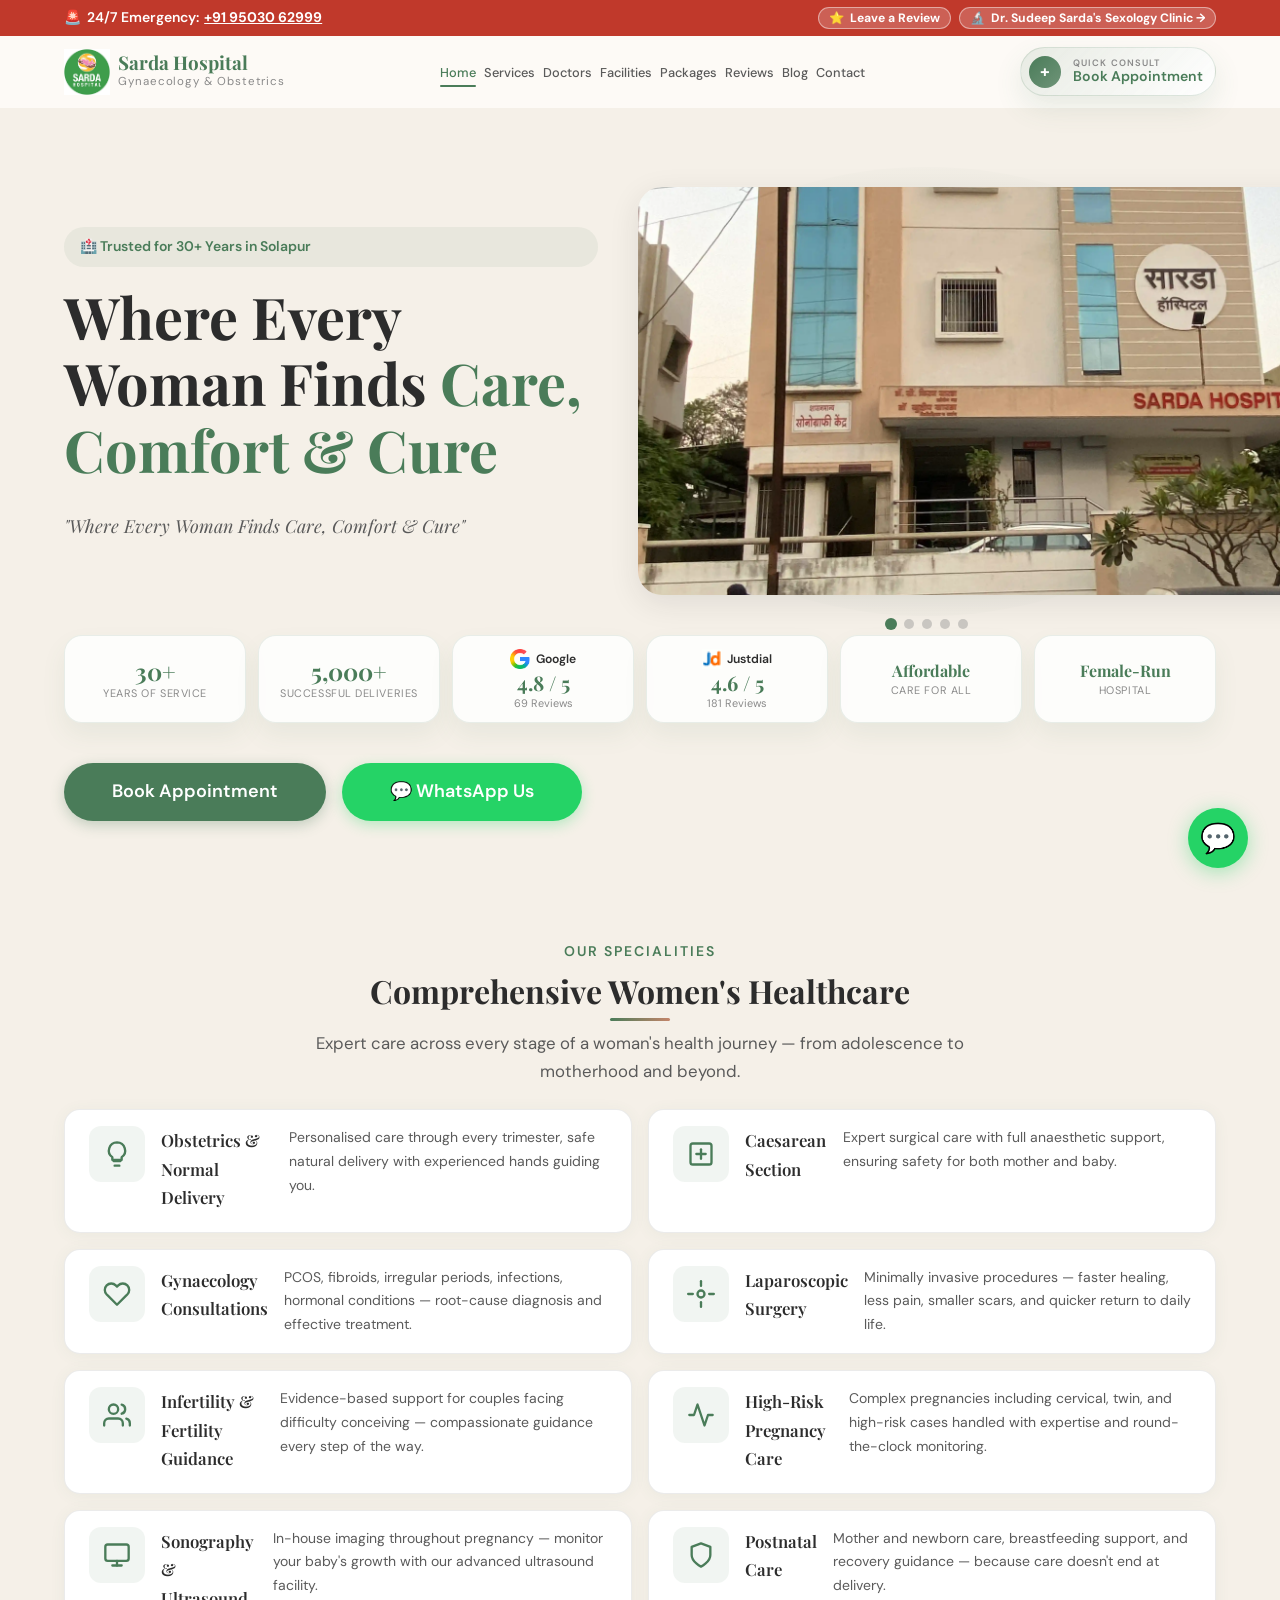
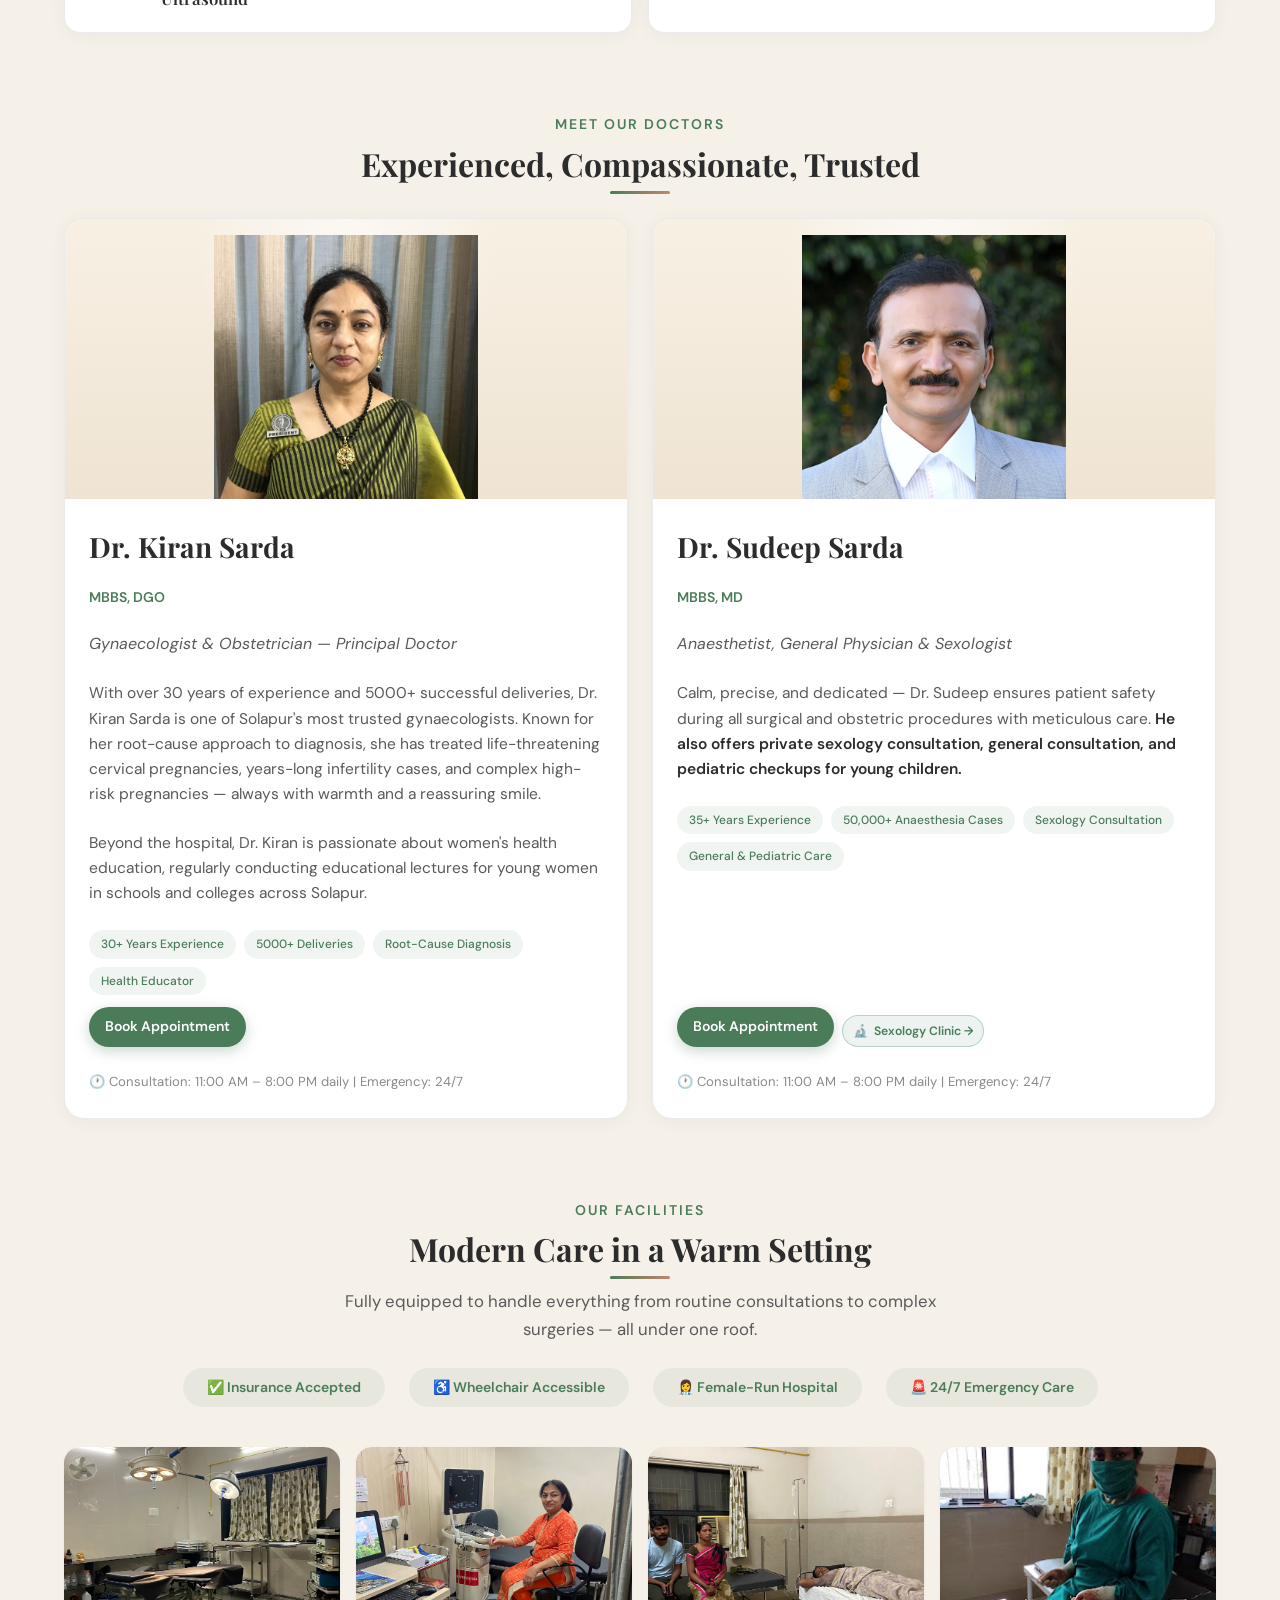
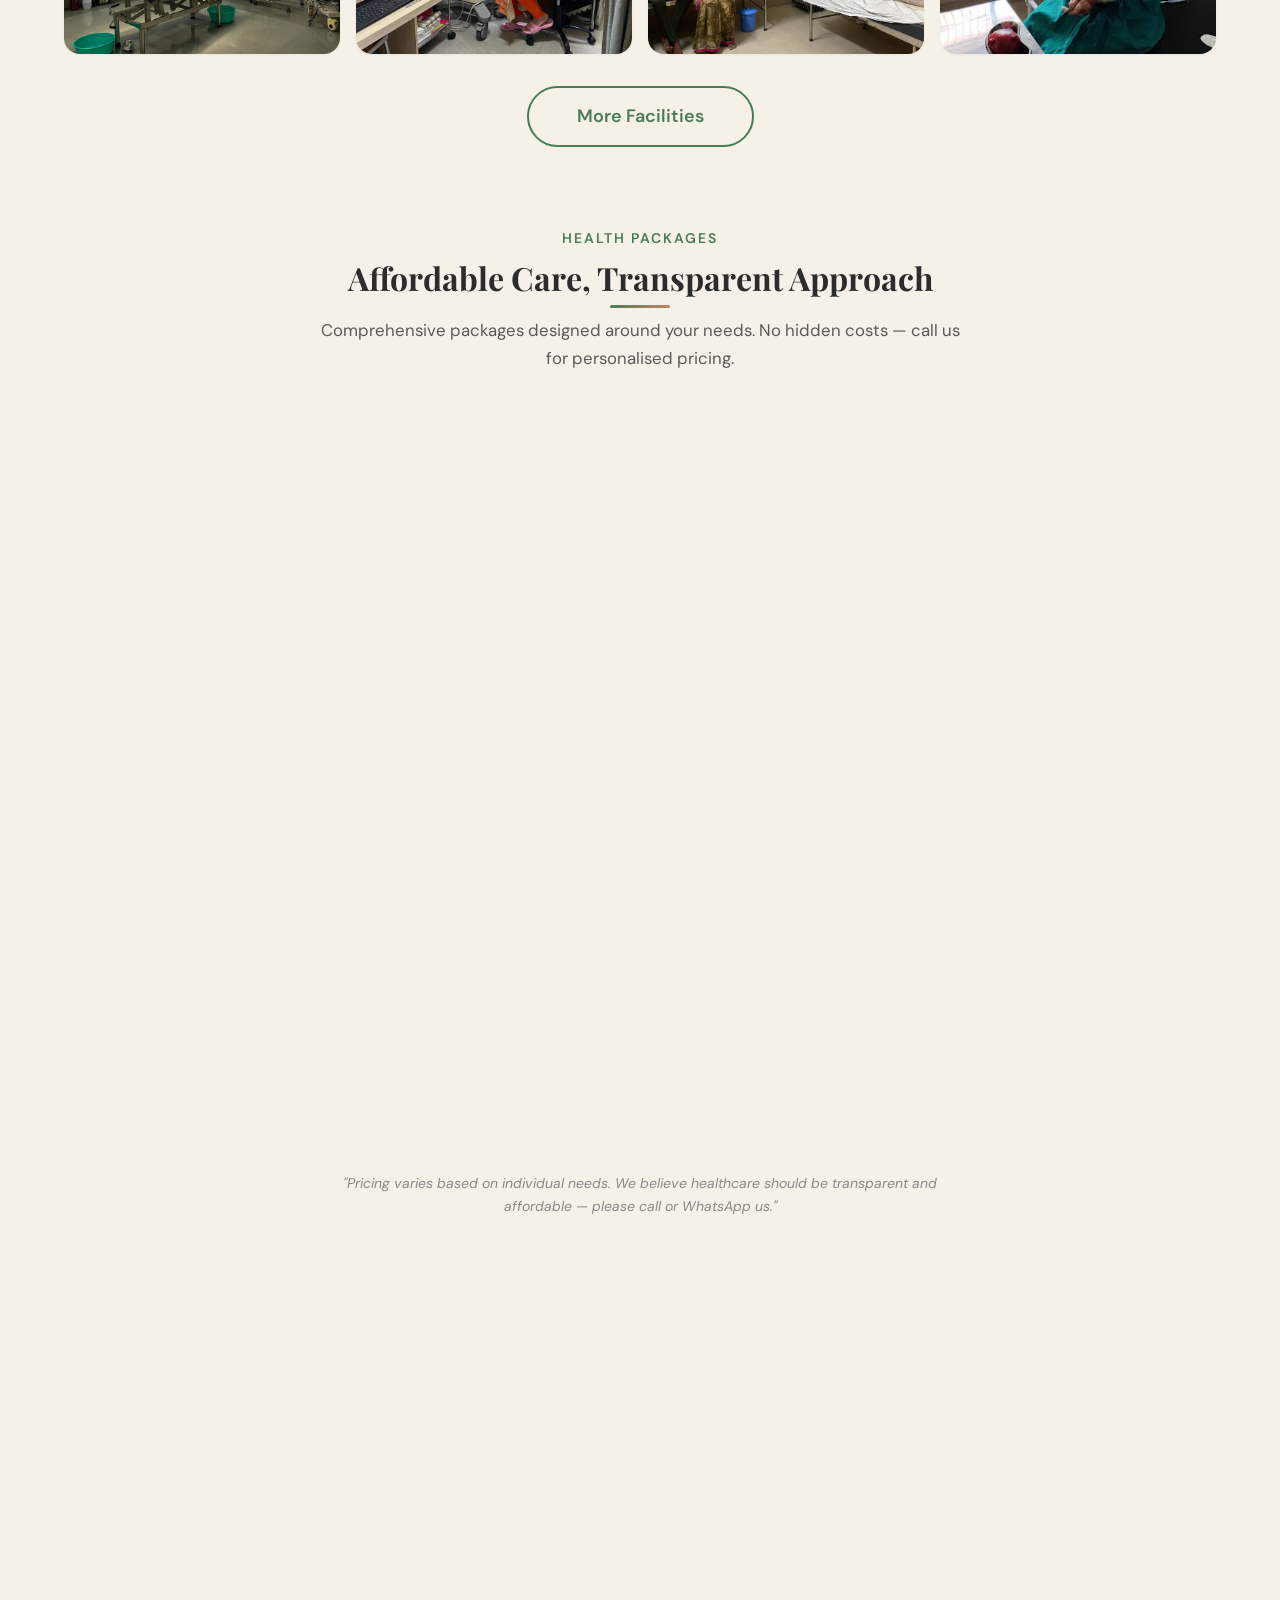
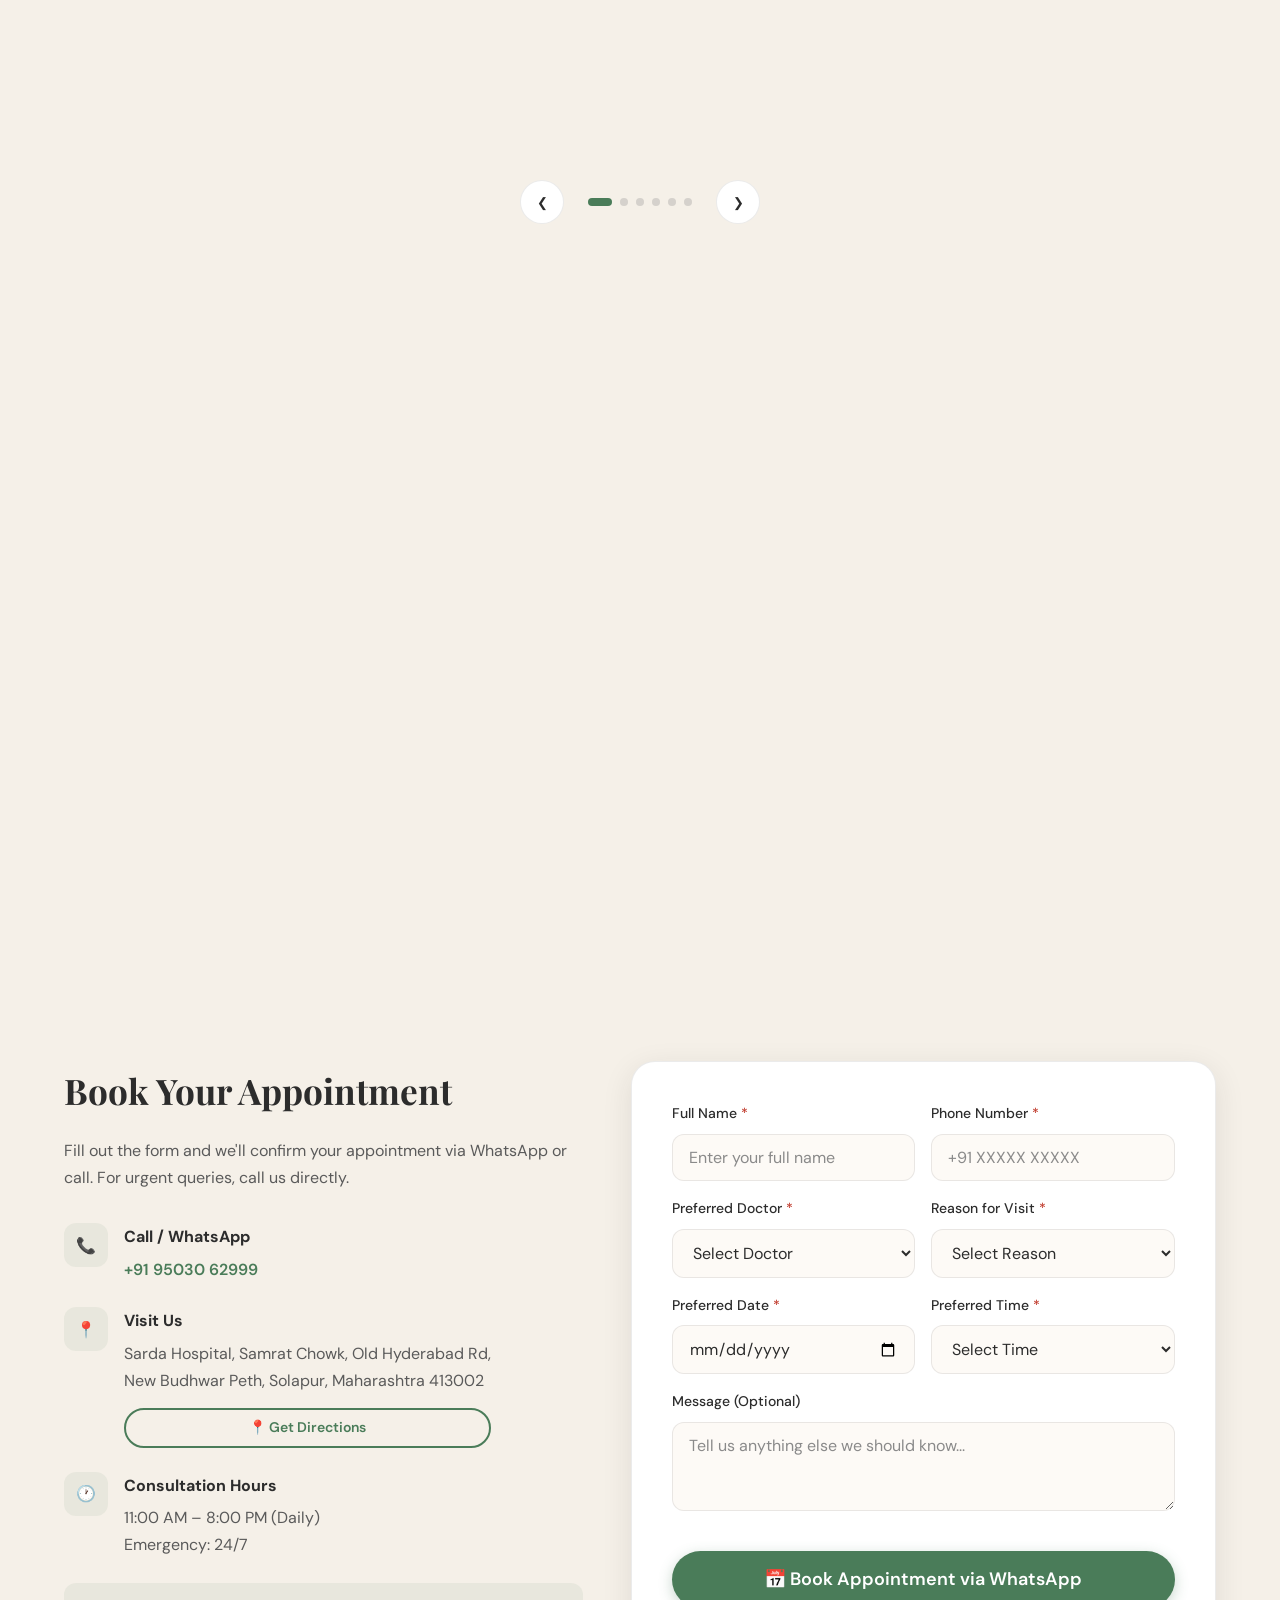
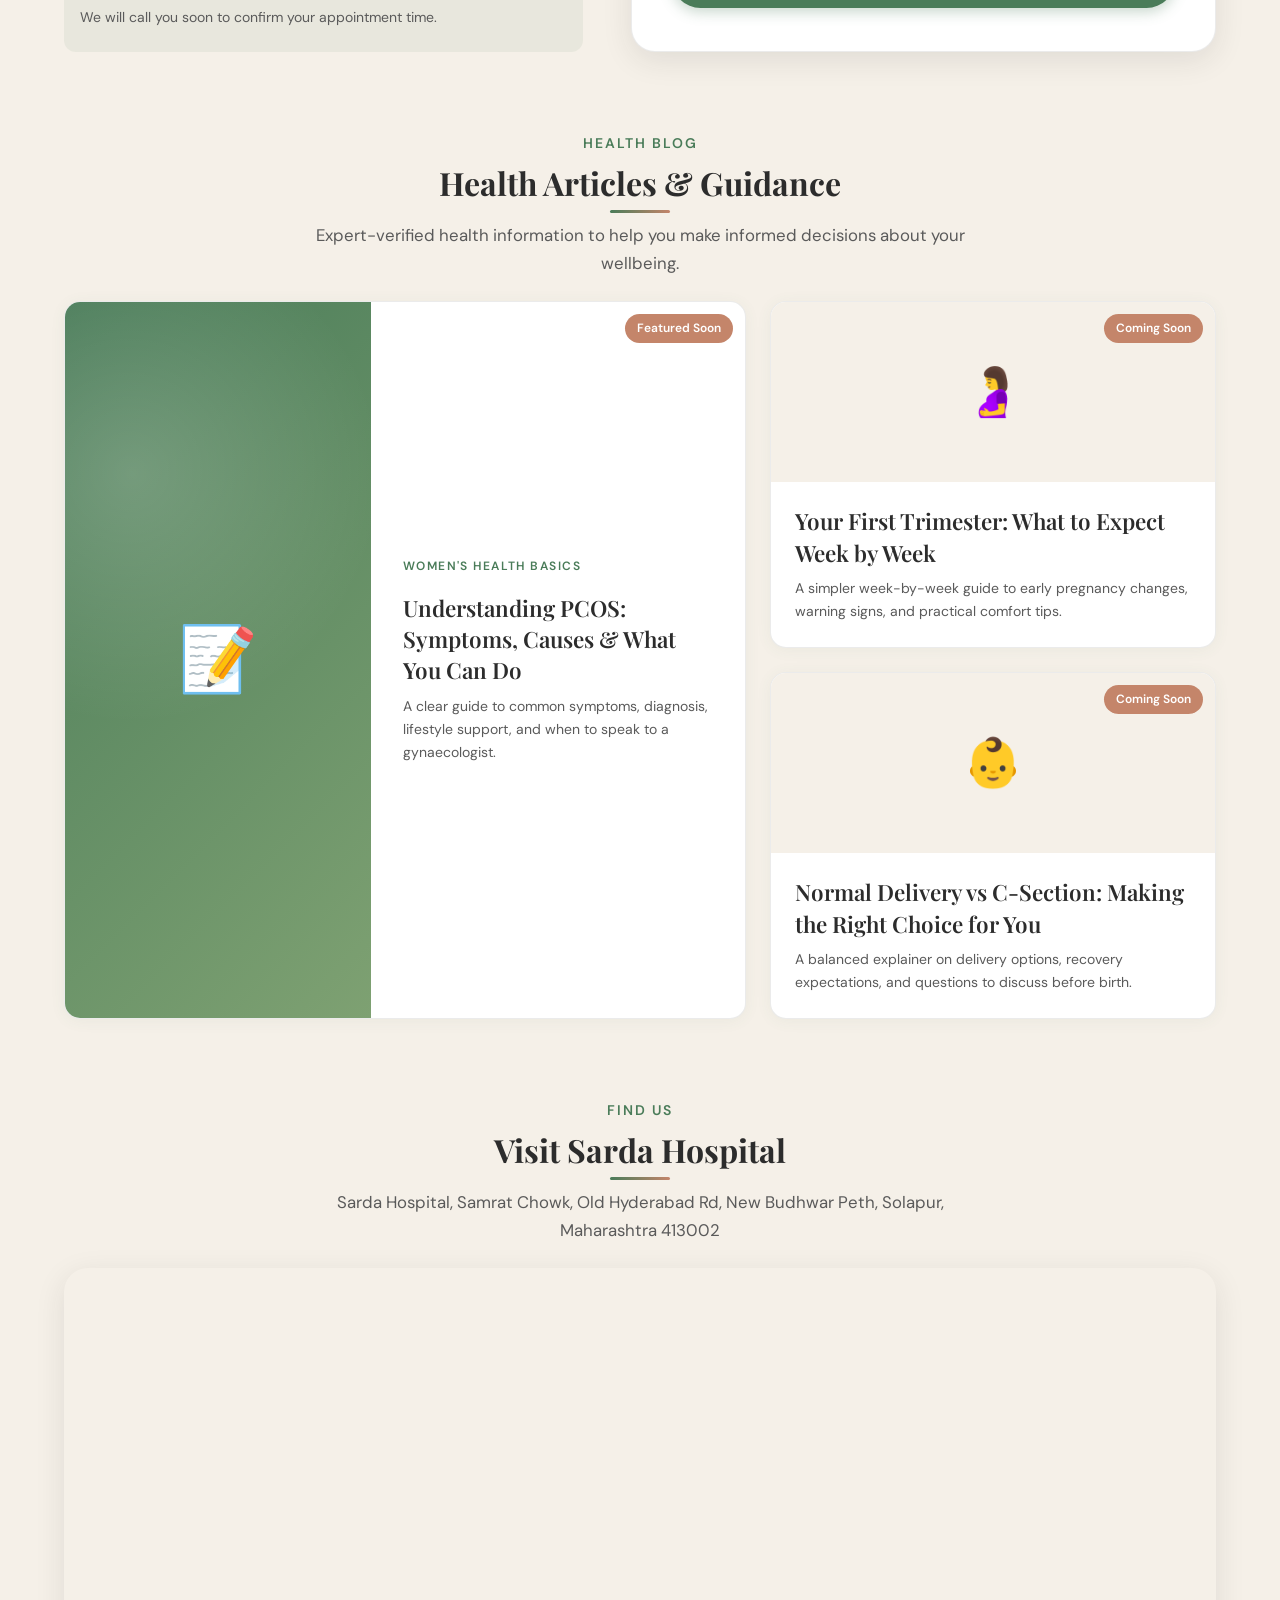
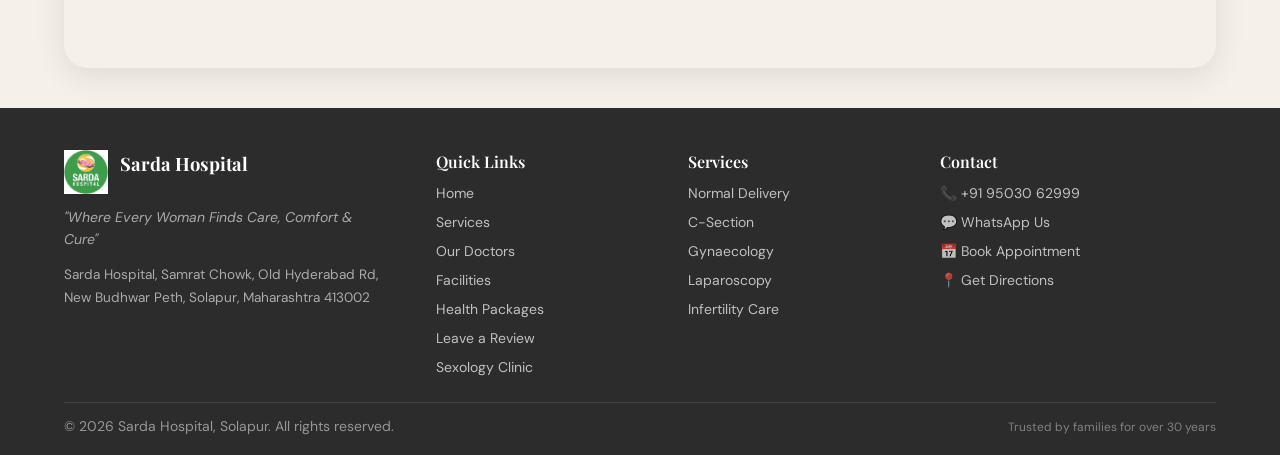
==== commit 7055d344: "feat: add review hub, distinguishable cards, and sexology clinic integration" ====
--- a/index.html
+++ b/index.html
@@ -21,10 +21,28 @@
   <a class="skip-link" href="#main-content">Skip to main content</a>
   <header role="banner">
 
-  <!-- ===== EMERGENCY BAR ===== -->
+  <!-- ===== EMERGENCY & ANNOUNCEMENT BAR ===== -->
   <div class="emergency-bar" id="emergency-bar" role="status" aria-live="polite">
-    <span class="emergency-bar__icon">🚨</span>
-    24/7 Emergency: <a href="tel:+919503062999">+91 95030 62999</a>
+    <div class="container emergency-bar__container">
+      <div class="emergency-bar__emergency">
+        <span class="emergency-bar__icon">🚨</span>
+        <span class="emergency-bar__label-full">24/7 Emergency:</span>
+        <span class="emergency-bar__label-compact">24/7:</span>
+        <a href="tel:+919503062999">+91 95030 62999</a>
+      </div>
+      <div class="emergency-bar__actions">
+        <a href="index.html#leave-review" class="emergency-bar__pill emergency-bar__pill--review" aria-label="Leave a review">
+          <span class="emergency-bar__pill-icon">⭐</span>
+          <span class="emergency-bar__pill-text-full">Leave a Review</span>
+          <span class="emergency-bar__pill-text-compact">Review</span>
+        </a>
+        <a href="sexology-clinic.html" class="emergency-bar__pill emergency-bar__pill--clinic" aria-label="Dr. Sudeep Sarda's Sexology Clinic">
+          <span class="emergency-bar__pill-icon">🔬</span>
+          <span class="emergency-bar__pill-text-full">Dr. Sudeep Sarda's Sexology Clinic &rarr;</span>
+          <span class="emergency-bar__pill-text-compact">Sexology Clinic &rarr;</span>
+        </a>
+      </div>
+    </div>
   </div>
 
   <!-- ===== STICKY NAVIGATION ===== -->
@@ -235,6 +253,9 @@
             </div>
             <div class="doctor-card__actions">
               <a href="#appointment" class="btn btn--primary btn--sm doctor-card__book" data-prefill-doctor="Dr. Sudeep Sarda (Anaesthetist & General Physician — by appointment)">Book Appointment</a>
+              <a href="sexology-clinic.html" class="doctor-card__clinic-badge" aria-label="Dr. Sudeep Sarda's Sexology Clinic">
+                <span>🔬</span> Sexology Clinic &rarr;
+              </a>
             </div>
             <p class="doctor-card__hours">🕐 Consultation: 11:00 AM – 8:00 PM daily | Emergency: 24/7</p>
           </div>
@@ -475,8 +496,98 @@
         <div class="reviews__rating"><strong>⭐ 4.8 / 5</strong> on Google (69 reviews)</div>
         <div class="reviews__rating"><strong>⭐ 4.6 / 5</strong> on JustDial (181 reviews)</div>
       </div>
-      <div class="reviews__view-all reveal">
-        <a href="https://www.google.com/maps/place/Sarda+Hospital/" target="_blank" rel="noopener">View all Google Reviews &rarr;</a>
+      <!-- Embedded Leave a Review Hub -->
+      <div class="reviews__leave-hub reveal" id="leave-review">
+        <div class="reviews__leave-header">
+          <span class="section__subtitle">Share Your Feedback</span>
+          <h3 class="reviews__leave-title">Leave a Review</h3>
+          <p class="reviews__leave-desc">Your honest experience helps patients and families across Solapur find compassionate, reliable healthcare. Choose where you would like to leave your review:</p>
+        </div>
+
+        <div class="reviews__platform-grid-3">
+          <!-- Card 1: Google - Sarda Hospital -->
+          <div class="review-mini-card review-mini-card--google">
+            <span class="review-card-tag review-card-tag--google">Hospital • Google</span>
+            <div class="review-mini-card__top">
+              <img src="Images/Logos/GoogleLogo.png" alt="Google" width="28" height="28">
+              <div>
+                <h4>Sarda Hospital</h4>
+                <span class="review-mini-card__badge">Official Google Profile</span>
+              </div>
+            </div>
+            <div class="review-mini-card__rating">
+              <span class="stars">★★★★★</span>
+              <strong>4.8 / 5</strong>
+              <small>(69+ reviews)</small>
+            </div>
+            <a href="https://g.page/r/CdA7VXH-1rP_EBM/review?utm_source=gbp&utm_medium=reviews&utm_campaign=qr" target="_blank" rel="noopener" class="btn btn--primary btn--sm review-mini-card__btn">
+              ✍️ Rate on Google
+            </a>
+            <div class="review-mini-card__qr">
+              <img src="Images/QR/google-review-qr.png" alt="Google Review QR" width="90" height="90">
+              <small>Scan with phone</small>
+            </div>
+          </div>
+
+          <!-- Card 2: Justdial - Sarda Hospital -->
+          <div class="review-mini-card review-mini-card--justdial">
+            <span class="review-card-tag review-card-tag--hospital">Hospital • Justdial</span>
+            <div class="review-mini-card__top">
+              <img src="Images/Logos/JDLogo.png" alt="Justdial" width="32" height="32">
+              <div>
+                <h4>Sarda Hospital</h4>
+                <span class="review-mini-card__badge">Hospital & Maternity</span>
+              </div>
+            </div>
+            <div class="review-mini-card__rating">
+              <span class="stars">★★★★★</span>
+              <strong>4.6 / 5</strong>
+              <small>(181+ reviews)</small>
+            </div>
+            <a href="https://www.justdial.com/Solapur/Sarda-Hospital-Behind-Samrat-Chowk-Police-Chowky-Samrat-Chowk/9999PX217-X217-140509145839-P1N3_BZDET" target="_blank" rel="noopener" class="btn btn--justdial btn--sm review-mini-card__btn">
+              ✍️ Rate on Justdial
+            </a>
+            <div class="review-mini-card__qr">
+              <img src="Images/QR/justdial-hospital-qr.png" alt="Justdial Hospital QR" width="90" height="90">
+              <small>Scan with phone</small>
+            </div>
+          </div>
+
+          <!-- Card 3: Justdial - Dr. Sudeep Sarda -->
+          <div class="review-mini-card review-mini-card--doctor">
+            <span class="review-card-tag review-card-tag--doctor">Doctor • Justdial</span>
+            <div class="review-mini-card__top">
+              <div class="review-mini-card__avatar-wrap">
+                <img src="Images/Dr. Sudeep Portrait.png" alt="Dr. Sudeep Sarda" class="review-mini-card__avatar" width="36" height="36">
+                <span class="review-mini-card__avatar-badge">
+                  <img src="Images/Logos/JDLogo.png" alt="JD" width="12" height="12">
+                </span>
+              </div>
+              <div>
+                <h4>Dr. Sudeep Sarda</h4>
+                <span class="review-mini-card__badge">Physician & Sexologist</span>
+              </div>
+            </div>
+            <div class="review-mini-card__rating">
+              <span class="stars">★★★★★</span>
+              <strong>4.6 / 5</strong>
+              <small>(Verified Profile)</small>
+            </div>
+            <a href="https://www.justdial.com/Solapur/Dr-Sudeep-Sarda-Behind-Samrat-Chowk-Police-Chowky-Samrat-Chowk/9999PX217-X217-250310140615-A3G8_BZDET" target="_blank" rel="noopener" class="btn btn--doctor btn--sm review-mini-card__btn">
+              ✍️ Review Dr. Sudeep
+            </a>
+            <div class="review-mini-card__qr">
+              <img src="Images/QR/justdial-dr-sudeep-qr.png" alt="Dr. Sudeep Justdial QR" width="90" height="90">
+              <small>Scan with phone</small>
+            </div>
+          </div>
+        </div>
+
+        <div class="reviews__hub-link">
+          <a href="review.html" class="btn btn--outline btn--sm">
+            📄 Open Standalone Review Hub & Printable Flyer &rarr;
+          </a>
+        </div>
       </div>
     </div>
   </section>
@@ -662,8 +773,10 @@
             <a href="#home">Home</a>
             <a href="#services">Services</a>
             <a href="#doctors">Our Doctors</a>
-            <a href="#facilities">Facilities</a>
+            <a href="facilities.html">Facilities</a>
             <a href="#packages">Health Packages</a>
+            <a href="review.html">Leave a Review</a>
+            <a href="sexology-clinic.html">Sexology Clinic</a>
           </div>
         </div>
         <div>
--- a/css/styles.css
+++ b/css/styles.css
@@ -457,8 +457,7 @@
 .emergency-bar {
   background: var(--clr-emergency);
   color: var(--clr-white);
-  text-align: center;
-  padding: var(--sp-2) var(--sp-4);
+  padding: 0 var(--sp-4);
   font-size: var(--fs-small);
   font-weight: var(--fw-semibold);
   position: fixed;
@@ -469,8 +468,68 @@
   height: var(--emergency-height);
   display: flex;
   align-items: center;
-  justify-content: center;
+}
+
+.emergency-bar__container {
+  display: flex;
+  align-items: center;
+  justify-content: space-between;
+  width: 100%;
   gap: var(--sp-2);
+}
+
+.emergency-bar__emergency {
+  display: inline-flex;
+  align-items: center;
+  gap: 0.35rem;
+  white-space: nowrap;
+}
+
+.emergency-bar__label-compact {
+  display: none;
+}
+
+.emergency-bar__actions {
+  display: inline-flex;
+  align-items: center;
+  gap: 0.45rem;
+}
+
+.emergency-bar__pill,
+.emergency-bar__clinic-pill {
+  display: inline-flex;
+  align-items: center;
+  gap: 0.35rem;
+  background: rgba(255, 255, 255, 0.2);
+  border: 1px solid rgba(255, 255, 255, 0.45);
+  color: var(--clr-white) !important;
+  text-decoration: none !important;
+  font-size: 0.76rem;
+  font-weight: var(--fw-medium);
+  padding: 0.2rem 0.65rem;
+  border-radius: 999px;
+  line-height: 1.2;
+  transition: all var(--transition-fast);
+  white-space: nowrap;
+}
+
+.emergency-bar__pill:hover,
+.emergency-bar__pill:focus-visible,
+.emergency-bar__clinic-pill:hover,
+.emergency-bar__clinic-pill:focus-visible {
+  background: #ffffff;
+  color: var(--clr-emergency) !important;
+  box-shadow: 0 2px 8px rgba(0, 0, 0, 0.2);
+  transform: translateY(-1px);
+}
+
+.emergency-bar__pill--review:hover,
+.emergency-bar__pill--review:focus-visible {
+  color: #b45309 !important;
+}
+
+.emergency-bar__pill-text-compact {
+  display: none;
 }
 
 .emergency-bar a {
@@ -2694,10 +2753,36 @@
   }
 
   .emergency-bar {
-    padding-inline: var(--sp-3);
+    padding-inline: var(--sp-2);
     font-size: 0.72rem;
-    gap: 0.35rem;
     line-height: 1.2;
+  }
+
+  .emergency-bar__label-full {
+    display: none;
+  }
+
+  .emergency-bar__label-compact {
+    display: inline;
+  }
+
+  .emergency-bar__pill-text-full {
+    display: none;
+  }
+
+  .emergency-bar__pill-text-compact {
+    display: inline;
+  }
+
+  .emergency-bar__actions {
+    gap: 0.25rem;
+  }
+
+  .emergency-bar__pill,
+  .emergency-bar__clinic-pill {
+    font-size: 0.67rem;
+    padding: 0.15rem 0.45rem;
+    gap: 0.2rem;
   }
 
   .navbar .container {
@@ -3783,6 +3868,914 @@
   }
 }
 
+
+/* ---------- Review Actions & Review Hub ---------- */
+.reviews__actions {
+  display: flex;
+  align-items: center;
+  justify-content: center;
+  gap: var(--sp-3);
+  flex-wrap: wrap;
+  margin-top: var(--sp-5);
+  margin-bottom: var(--sp-2);
+}
+
+.reviews__platform-link {
+  display: inline-flex;
+  align-items: center;
+  gap: 0.4rem;
+  padding: 0.45rem 0.9rem;
+  border: 1px solid var(--clr-border);
+  border-radius: var(--radius-full);
+  background: var(--clr-white);
+  color: var(--clr-text);
+  font-size: var(--fs-small);
+  font-weight: var(--fw-medium);
+  transition: all var(--transition-fast);
+  text-decoration: none;
+}
+
+.reviews__platform-link:hover {
+  border-color: var(--clr-primary);
+  color: var(--clr-primary);
+  transform: translateY(-1px);
+  box-shadow: var(--shadow-sm);
+}
+
+/* Review Hub Page Styles */
+.review-hub {
+  padding-top: var(--sp-6);
+  padding-bottom: var(--sp-10);
+}
+
+.review-hub__header {
+  text-align: center;
+  max-width: 680px;
+  margin: 0 auto var(--sp-8);
+}
+
+.review-hub__header .section__badge {
+  display: inline-block;
+  background: rgba(27, 107, 80, 0.1);
+  color: var(--clr-primary);
+  font-size: var(--fs-small);
+  font-weight: var(--fw-semibold);
+  padding: 0.25rem 0.85rem;
+  border-radius: var(--radius-full);
+  margin-bottom: var(--sp-3);
+}
+
+.review-hub__header h1 {
+  font-size: clamp(1.8rem, 4vw, 2.5rem);
+  color: var(--clr-primary-dark);
+  margin-bottom: var(--sp-3);
+  line-height: 1.25;
+}
+
+.review-hub__header p {
+  color: var(--clr-text-light);
+  font-size: 1.05rem;
+  line-height: 1.6;
+}
+
+.review-platform-grid {
+  display: grid;
+  grid-template-columns: repeat(2, minmax(0, 1fr));
+  gap: var(--sp-6);
+  max-width: 900px;
+  margin: 0 auto var(--sp-10);
+}
+
+.review-platform-card {
+  background: var(--clr-white);
+  border: 1px solid var(--clr-border);
+  border-radius: var(--radius-lg);
+  padding: var(--sp-6);
+  display: flex;
+  flex-direction: column;
+  align-items: center;
+  text-align: center;
+  box-shadow: var(--shadow-sm);
+  transition: all var(--transition-base);
+  position: relative;
+  overflow: hidden;
+}
+
+.review-platform-card:hover {
+  transform: translateY(-4px);
+  box-shadow: var(--shadow-md);
+  border-color: rgba(27, 107, 80, 0.35);
+}
+
+.review-platform-card::before {
+  content: '';
+  position: absolute;
+  top: 0;
+  left: 0;
+  right: 0;
+  height: 4px;
+}
+
+.review-platform-card--google::before {
+  background: linear-gradient(90deg, #4285F4, #EA4335, #FBBC05, #34A853);
+}
+
+.review-platform-card--justdial::before {
+  background: #E85D04;
+}
+
+.review-platform-card__logo-wrap {
+  width: 56px;
+  height: 56px;
+  border-radius: var(--radius-full);
+  background: var(--clr-bg);
+  display: flex;
+  align-items: center;
+  justify-content: center;
+  margin-bottom: var(--sp-4);
+  padding: 8px;
+}
+
+.review-platform-card__logo {
+  max-width: 100%;
+  max-height: 100%;
+  object-fit: contain;
+}
+
+.review-platform-card__title {
+  font-size: 1.35rem;
+  font-weight: var(--fw-bold);
+  color: var(--clr-text);
+  margin-bottom: var(--sp-2);
+}
+
+.review-platform-card__rating {
+  display: flex;
+  align-items: center;
+  justify-content: center;
+  gap: 0.35rem;
+  margin-bottom: var(--sp-4);
+}
+
+.review-platform-card__stars {
+  color: #f59e0b;
+  font-size: 1.15rem;
+  letter-spacing: 1px;
+}
+
+.review-platform-card__score {
+  font-weight: var(--fw-bold);
+  color: var(--clr-text);
+  font-size: 0.95rem;
+}
+
+.review-platform-card__count {
+  color: var(--clr-text-light);
+  font-size: 0.85rem;
+}
+
+.review-platform-card__desc {
+  color: var(--clr-text-light);
+  font-size: 0.92rem;
+  margin-bottom: var(--sp-5);
+  line-height: 1.5;
+}
+
+.review-platform-card__cta {
+  width: 100%;
+  margin-bottom: var(--sp-5);
+}
+
+.review-platform-card__cta .btn {
+  width: 100%;
+  justify-content: center;
+}
+
+.btn--justdial {
+  background: #E85D04;
+  color: #fff;
+  border: 1px solid #d05303;
+}
+
+.btn--justdial:hover {
+  background: #cc4f00;
+  color: #fff;
+  box-shadow: 0 4px 12px rgba(232, 93, 4, 0.3);
+}
+
+.review-platform-card__qr-box {
+  background: var(--clr-bg);
+  border: 1px dashed var(--clr-border);
+  border-radius: var(--radius-md);
+  padding: var(--sp-3);
+  display: flex;
+  flex-direction: column;
+  align-items: center;
+  gap: var(--sp-2);
+  width: 100%;
+  max-width: 200px;
+  margin-top: auto;
+}
+
+.review-platform-card__qr-img {
+  width: 130px;
+  height: 130px;
+  border-radius: var(--radius-sm);
+  background: #fff;
+  padding: 4px;
+}
+
+.review-platform-card__qr-label {
+  font-size: 0.75rem;
+  color: var(--clr-text-light);
+  font-weight: var(--fw-medium);
+}
+
+.review-platform-card__sublink {
+  font-size: 0.82rem;
+  color: var(--clr-primary);
+  margin-top: var(--sp-3);
+  text-decoration: underline;
+  display: inline-block;
+}
+
+/* 3-Step Guide */
+.review-steps {
+  max-width: 900px;
+  margin: 0 auto var(--sp-10);
+  background: var(--clr-white);
+  border-radius: var(--radius-lg);
+  border: 1px solid var(--clr-border);
+  padding: var(--sp-8) var(--sp-6);
+  text-align: center;
+}
+
+.review-steps__title {
+  font-size: 1.3rem;
+  color: var(--clr-primary-dark);
+  margin-bottom: var(--sp-6);
+}
+
+.review-steps__grid {
+  display: grid;
+  grid-template-columns: repeat(3, 1fr);
+  gap: var(--sp-5);
+  text-align: left;
+}
+
+.review-step-item {
+  display: flex;
+  gap: var(--sp-3);
+  align-items: flex-start;
+}
+
+.review-step-num {
+  width: 32px;
+  height: 32px;
+  min-width: 32px;
+  background: var(--clr-primary);
+  color: #fff;
+  border-radius: var(--radius-full);
+  display: flex;
+  align-items: center;
+  justify-content: center;
+  font-weight: var(--fw-bold);
+  font-size: 0.9rem;
+}
+
+.review-step-text h4 {
+  font-size: 0.95rem;
+  margin-bottom: 0.25rem;
+  color: var(--clr-text);
+}
+
+.review-step-text p {
+  font-size: 0.82rem;
+  color: var(--clr-text-light);
+  line-height: 1.4;
+  margin: 0;
+}
+
+/* ---------- Sexology Clinic Page ---------- */
+.sexology-hero {
+  background: linear-gradient(180deg, rgba(27, 107, 80, 0.05) 0%, rgba(253, 250, 246, 0.8) 100%);
+  padding-top: var(--sp-8);
+  padding-bottom: var(--sp-10);
+  border-bottom: 1px solid var(--clr-border);
+}
+
+.sexology-hero__content {
+  max-width: 780px;
+  margin: 0 auto;
+  text-align: center;
+}
+
+.confidentiality-badge {
+  display: inline-flex;
+  align-items: center;
+  gap: 0.4rem;
+  background: #f0fdf4;
+  color: #166534;
+  border: 1px solid #bbf7d0;
+  padding: 0.35rem 0.95rem;
+  border-radius: var(--radius-full);
+  font-size: 0.82rem;
+  font-weight: var(--fw-semibold);
+  margin-bottom: var(--sp-4);
+}
+
+.sexology-hero__title {
+  font-size: clamp(2rem, 4.5vw, 2.85rem);
+  color: var(--clr-primary-dark);
+  line-height: 1.2;
+  margin-bottom: var(--sp-4);
+}
+
+.sexology-hero__desc {
+  font-size: 1.1rem;
+  color: var(--clr-text-light);
+  line-height: 1.6;
+  margin-bottom: var(--sp-6);
+}
+
+.sexology-hero__actions {
+  display: flex;
+  justify-content: center;
+  gap: var(--sp-3);
+  flex-wrap: wrap;
+  margin-bottom: var(--sp-5);
+}
+
+.privacy-banner {
+  background: #f8fafc;
+  border: 1px solid #e2e8f0;
+  border-left: 4px solid var(--clr-primary);
+  border-radius: var(--radius-md);
+  padding: var(--sp-4) var(--sp-5);
+  margin: var(--sp-6) auto 0;
+  max-width: 680px;
+  text-align: left;
+  display: flex;
+  gap: var(--sp-3);
+  align-items: center;
+}
+
+.privacy-banner__icon {
+  font-size: 1.5rem;
+}
+
+.privacy-banner__text h4 {
+  font-size: 0.95rem;
+  color: var(--clr-primary-dark);
+  margin-bottom: 0.2rem;
+}
+
+.privacy-banner__text p {
+  font-size: 0.82rem;
+  color: var(--clr-text-light);
+  line-height: 1.4;
+  margin: 0;
+}
+
+/* Conditions Grid */
+.sexology-grid {
+  display: grid;
+  grid-template-columns: repeat(3, minmax(0, 1fr));
+  gap: var(--sp-6);
+  margin-top: var(--sp-8);
+}
+
+.sexology-card {
+  background: var(--clr-white);
+  border: 1px solid var(--clr-border);
+  border-radius: var(--radius-lg);
+  padding: var(--sp-6);
+  box-shadow: var(--shadow-sm);
+  transition: all var(--transition-base);
+  display: flex;
+  flex-direction: column;
+}
+
+.sexology-card:hover {
+  transform: translateY(-3px);
+  box-shadow: var(--shadow-md);
+  border-color: rgba(27, 107, 80, 0.35);
+}
+
+.sexology-card__icon {
+  font-size: 2rem;
+  margin-bottom: var(--sp-3);
+}
+
+.sexology-card__title {
+  font-size: 1.2rem;
+  color: var(--clr-primary-dark);
+  margin-bottom: var(--sp-3);
+}
+
+.sexology-card__list {
+  list-style: none;
+  padding: 0;
+  margin: 0;
+  display: flex;
+  flex-direction: column;
+  gap: 0.5rem;
+}
+
+.sexology-card__list li {
+  font-size: 0.88rem;
+  color: var(--clr-text);
+  display: flex;
+  align-items: flex-start;
+  gap: 0.45rem;
+  line-height: 1.45;
+}
+
+.sexology-card__list li::before {
+  content: '✓';
+  color: var(--clr-primary);
+  font-weight: bold;
+}
+
+/* Doctor Profile Feature */
+.sexology-doctor {
+  background: var(--clr-white);
+  border: 1px solid var(--clr-border);
+  border-radius: var(--radius-lg);
+  padding: var(--sp-8) var(--sp-6);
+  margin: var(--sp-10) auto;
+  max-width: 860px;
+  box-shadow: var(--shadow-sm);
+  display: grid;
+  grid-template-columns: 240px 1fr;
+  gap: var(--sp-8);
+  align-items: center;
+}
+
+.sexology-doctor__media {
+  display: flex;
+  flex-direction: column;
+  align-items: center;
+  text-align: center;
+}
+
+.sexology-doctor__img {
+  width: 170px;
+  height: 170px;
+  border-radius: var(--radius-full);
+  object-fit: cover;
+  border: 3px solid var(--clr-primary-light);
+  box-shadow: var(--shadow-sm);
+  margin-bottom: var(--sp-3);
+}
+
+.sexology-doctor__rating {
+  display: flex;
+  align-items: center;
+  gap: 0.3rem;
+  font-size: 0.85rem;
+  color: var(--clr-text);
+  font-weight: var(--fw-semibold);
+  margin-bottom: var(--sp-2);
+}
+
+.sexology-doctor__qr-box {
+  background: var(--clr-bg);
+  border: 1px dashed var(--clr-border);
+  border-radius: var(--radius-md);
+  padding: 6px;
+  margin-top: var(--sp-2);
+}
+
+.sexology-doctor__qr-img {
+  width: 90px;
+  height: 90px;
+  border-radius: var(--radius-xs);
+  background: #fff;
+}
+
+.sexology-doctor__info h3 {
+  font-size: 1.5rem;
+  color: var(--clr-primary-dark);
+  margin-bottom: 0.2rem;
+}
+
+.sexology-doctor__sub {
+  color: var(--clr-primary);
+  font-weight: var(--fw-semibold);
+  font-size: 0.95rem;
+  margin-bottom: var(--sp-3);
+}
+
+.sexology-doctor__bio {
+  color: var(--clr-text-light);
+  font-size: 0.92rem;
+  line-height: 1.6;
+  margin-bottom: var(--sp-4);
+}
+
+.sexology-doctor__highlights {
+  display: flex;
+  flex-direction: column;
+  gap: 0.4rem;
+  margin-bottom: var(--sp-5);
+}
+
+.sexology-doctor__highlight-item {
+  font-size: 0.86rem;
+  color: var(--clr-text);
+  display: flex;
+  align-items: center;
+  gap: 0.4rem;
+}
+
+/* FAQ Accordion / Box */
+.sexology-faq {
+  max-width: 800px;
+  margin: var(--sp-10) auto;
+}
+
+.sexology-faq__item {
+  background: var(--clr-white);
+  border: 1px solid var(--clr-border);
+  border-radius: var(--radius-md);
+  padding: var(--sp-4) var(--sp-5);
+  margin-bottom: var(--sp-3);
+}
+
+.sexology-faq__item h4 {
+  font-size: 1.05rem;
+  color: var(--clr-primary-dark);
+  margin-bottom: var(--sp-2);
+}
+
+.sexology-faq__item p {
+  font-size: 0.9rem;
+  color: var(--clr-text-light);
+  line-height: 1.55;
+  margin: 0;
+}
+
+/* Doctor card badge on homepage */
+.doctor-card__clinic-badge {
+  display: inline-flex;
+  align-items: center;
+  gap: 0.35rem;
+  background: rgba(27, 107, 80, 0.08);
+  border: 1px solid rgba(27, 107, 80, 0.25);
+  color: var(--clr-primary);
+  padding: 0.3rem 0.65rem;
+  border-radius: var(--radius-full);
+  font-size: 0.76rem;
+  font-weight: var(--fw-semibold);
+  margin-top: var(--sp-2);
+  text-decoration: none;
+  transition: all var(--transition-fast);
+}
+
+.doctor-card__clinic-badge:hover {
+  background: var(--clr-primary);
+  color: #fff;
+  border-color: var(--clr-primary);
+}
+
+@media (max-width: 1024px) {
+  .sexology-grid {
+    grid-template-columns: repeat(2, minmax(0, 1fr));
+  }
+}
+
+@media (max-width: 768px) {
+  .review-platform-grid {
+    grid-template-columns: 1fr;
+    gap: var(--sp-5);
+  }
+  .review-steps__grid {
+    grid-template-columns: 1fr;
+    gap: var(--sp-4);
+  }
+  .sexology-grid {
+    grid-template-columns: 1fr;
+  }
+  .sexology-doctor {
+    grid-template-columns: 1fr;
+    text-align: center;
+    gap: var(--sp-5);
+  }
+  .sexology-doctor__highlights {
+    align-items: center;
+  }
+}
+
+
+
+/* Embedded Leave a Review Hub inside Homepage #reviews */
+.reviews__leave-hub {
+  margin-top: var(--sp-8);
+  padding: var(--sp-6);
+  background: var(--clr-white);
+  border: 1px solid var(--clr-border);
+  border-radius: var(--radius-lg);
+  box-shadow: var(--shadow-sm);
+  text-align: center;
+}
+
+.reviews__leave-header {
+  max-width: 600px;
+  margin: 0 auto var(--sp-6);
+}
+
+.reviews__leave-title {
+  font-size: 1.45rem;
+  color: var(--clr-primary-dark);
+  margin-bottom: 0.35rem;
+}
+
+.reviews__leave-desc {
+  font-size: 0.92rem;
+  color: var(--clr-text-light);
+  line-height: 1.5;
+  margin: 0;
+}
+
+.reviews__platform-grid-3 {
+  display: grid;
+  grid-template-columns: repeat(3, minmax(0, 1fr));
+  gap: var(--sp-5);
+  margin-bottom: var(--sp-6);
+  text-align: left;
+}
+
+.review-mini-card {
+  background: var(--clr-bg);
+  border: 1px solid var(--clr-border);
+  border-radius: var(--radius-md);
+  padding: var(--sp-5);
+  display: flex;
+  flex-direction: column;
+  align-items: center;
+  text-align: center;
+  position: relative;
+  transition: all var(--transition-base);
+  overflow: hidden;
+}
+
+.review-mini-card:hover {
+  transform: translateY(-3px);
+  box-shadow: var(--shadow-md);
+  border-color: rgba(27, 107, 80, 0.4);
+}
+
+.review-mini-card::before {
+  content: '';
+  position: absolute;
+  top: 0;
+  left: 0;
+  right: 0;
+  height: 4px;
+}
+
+.review-mini-card--google::before {
+  background: linear-gradient(90deg, #4285F4, #EA4335, #FBBC05, #34A853);
+}
+
+.review-mini-card--justdial::before {
+  background: #E85D04;
+}
+
+.review-mini-card--doctor::before {
+  background: linear-gradient(90deg, var(--clr-primary), #E85D04);
+}
+
+.review-mini-card__top {
+  display: flex;
+  align-items: center;
+  gap: var(--sp-3);
+  margin-bottom: var(--sp-3);
+}
+
+.review-mini-card__top h4 {
+  font-size: 1.05rem;
+  margin: 0;
+  color: var(--clr-text);
+  line-height: 1.2;
+}
+
+.review-mini-card__badge {
+  font-size: 0.72rem;
+  color: var(--clr-text-light);
+  display: block;
+}
+
+.review-mini-card__rating {
+  display: flex;
+  align-items: center;
+  justify-content: center;
+  gap: 0.3rem;
+  margin-bottom: var(--sp-4);
+  font-size: 0.88rem;
+}
+
+.review-mini-card__rating .stars {
+  color: #f59e0b;
+  letter-spacing: 1px;
+}
+
+.review-mini-card__btn {
+  width: 100%;
+  margin-bottom: var(--sp-4);
+  font-size: 0.85rem;
+  padding: 0.45rem 0.8rem;
+  display: inline-flex;
+  align-items: center;
+  justify-content: center;
+}
+
+.review-mini-card__qr {
+  display: flex;
+  flex-direction: column;
+  align-items: center;
+  gap: 0.25rem;
+  margin-top: auto;
+  background: #fff;
+  border: 1px dashed var(--clr-border);
+  border-radius: var(--radius-sm);
+  padding: 6px;
+}
+
+.review-mini-card__qr img {
+  width: 90px;
+  height: 90px;
+  display: block;
+}
+
+.review-mini-card__qr small {
+  font-size: 0.7rem;
+  color: var(--clr-text-light);
+}
+
+.reviews__hub-link {
+  margin-top: var(--sp-2);
+}
+
+/* Review Hub Page - 3 column update */
+.review-platform-grid--3 {
+  display: grid;
+  grid-template-columns: repeat(3, minmax(0, 1fr));
+  gap: var(--sp-6);
+  max-width: 1100px;
+  margin: 0 auto var(--sp-10);
+}
+
+.review-platform-card--doctor::before {
+  background: linear-gradient(90deg, var(--clr-primary), #E85D04);
+}
+
+@media (max-width: 1024px) {
+  .reviews__platform-grid-3,
+  .review-platform-grid--3 {
+    grid-template-columns: repeat(2, minmax(0, 1fr));
+  }
+  .review-mini-card--doctor,
+  .review-platform-card--doctor {
+    grid-column: span 2;
+    max-width: 500px;
+    margin: 0 auto;
+    width: 100%;
+  }
+}
+
+@media (max-width: 768px) {
+  .reviews__platform-grid-3,
+  .review-platform-grid--3 {
+    grid-template-columns: 1fr;
+  }
+  .review-mini-card--doctor,
+  .review-platform-card--doctor {
+    grid-column: span 1;
+    max-width: 100%;
+  }
+}
+
+
+/* Distinctive Review Card Styles */
+.review-card-tag {
+  display: inline-block;
+  font-size: 0.72rem;
+  font-weight: var(--fw-semibold);
+  padding: 0.18rem 0.55rem;
+  border-radius: var(--radius-full);
+  margin-bottom: var(--sp-2);
+  text-transform: uppercase;
+  letter-spacing: 0.5px;
+}
+
+.review-card-tag--google {
+  background: rgba(66, 133, 244, 0.12);
+  color: #1d4ed8;
+  border: 1px solid rgba(66, 133, 244, 0.25);
+}
+
+.review-card-tag--hospital {
+  background: rgba(232, 93, 4, 0.12);
+  color: #c2410c;
+  border: 1px solid rgba(232, 93, 4, 0.25);
+}
+
+.review-card-tag--doctor {
+  background: rgba(2, 132, 199, 0.12);
+  color: #0369a1;
+  border: 1px solid rgba(2, 132, 199, 0.25);
+}
+
+.review-platform-card__avatar-wrap {
+  width: 64px;
+  height: 64px;
+  position: relative;
+  margin-bottom: var(--sp-4);
+}
+
+.review-platform-card__avatar {
+  width: 64px;
+  height: 64px;
+  border-radius: var(--radius-full);
+  object-fit: cover;
+  border: 3px solid #0284c7;
+  display: block;
+}
+
+.review-platform-card__avatar-badge {
+  position: absolute;
+  bottom: -3px;
+  right: -3px;
+  background: #ffffff;
+  border: 1.5px solid var(--clr-border);
+  border-radius: var(--radius-full);
+  padding: 3px;
+  display: flex;
+  align-items: center;
+  justify-content: center;
+  box-shadow: 0 2px 4px rgba(0, 0, 0, 0.15);
+}
+
+.review-platform-card--doctor {
+  border-color: rgba(2, 132, 199, 0.25);
+}
+
+.review-platform-card--doctor::before {
+  background: linear-gradient(90deg, #0284c7, #0d9488) !important;
+}
+
+.review-platform-card--doctor:hover {
+  border-color: #0284c7;
+}
+
+.btn--doctor {
+  background: #0284c7;
+  color: #fff;
+  border: 1px solid #0369a1;
+}
+
+.btn--doctor:hover {
+  background: #0369a1;
+  color: #fff;
+  box-shadow: 0 4px 12px rgba(2, 132, 199, 0.3);
+}
+
+/* Mini Cards Distinction in Homepage */
+.review-mini-card--doctor::before {
+  background: linear-gradient(90deg, #0284c7, #0d9488) !important;
+}
+
+.review-mini-card__avatar-wrap {
+  width: 36px;
+  height: 36px;
+  position: relative;
+  flex-shrink: 0;
+}
+
+.review-mini-card__avatar {
+  width: 36px;
+  height: 36px;
+  border-radius: var(--radius-full);
+  object-fit: cover;
+  border: 2px solid #0284c7;
+  display: block;
+}
+
+.review-mini-card__avatar-badge {
+  position: absolute;
+  bottom: -3px;
+  right: -3px;
+  background: #fff;
+  border: 1px solid var(--clr-border);
+  border-radius: var(--radius-full);
+  padding: 1.5px;
+  display: flex;
+  align-items: center;
+  justify-content: center;
+}
+
 @media (prefers-reduced-motion: reduce) {
   html {
     scroll-behavior: auto;
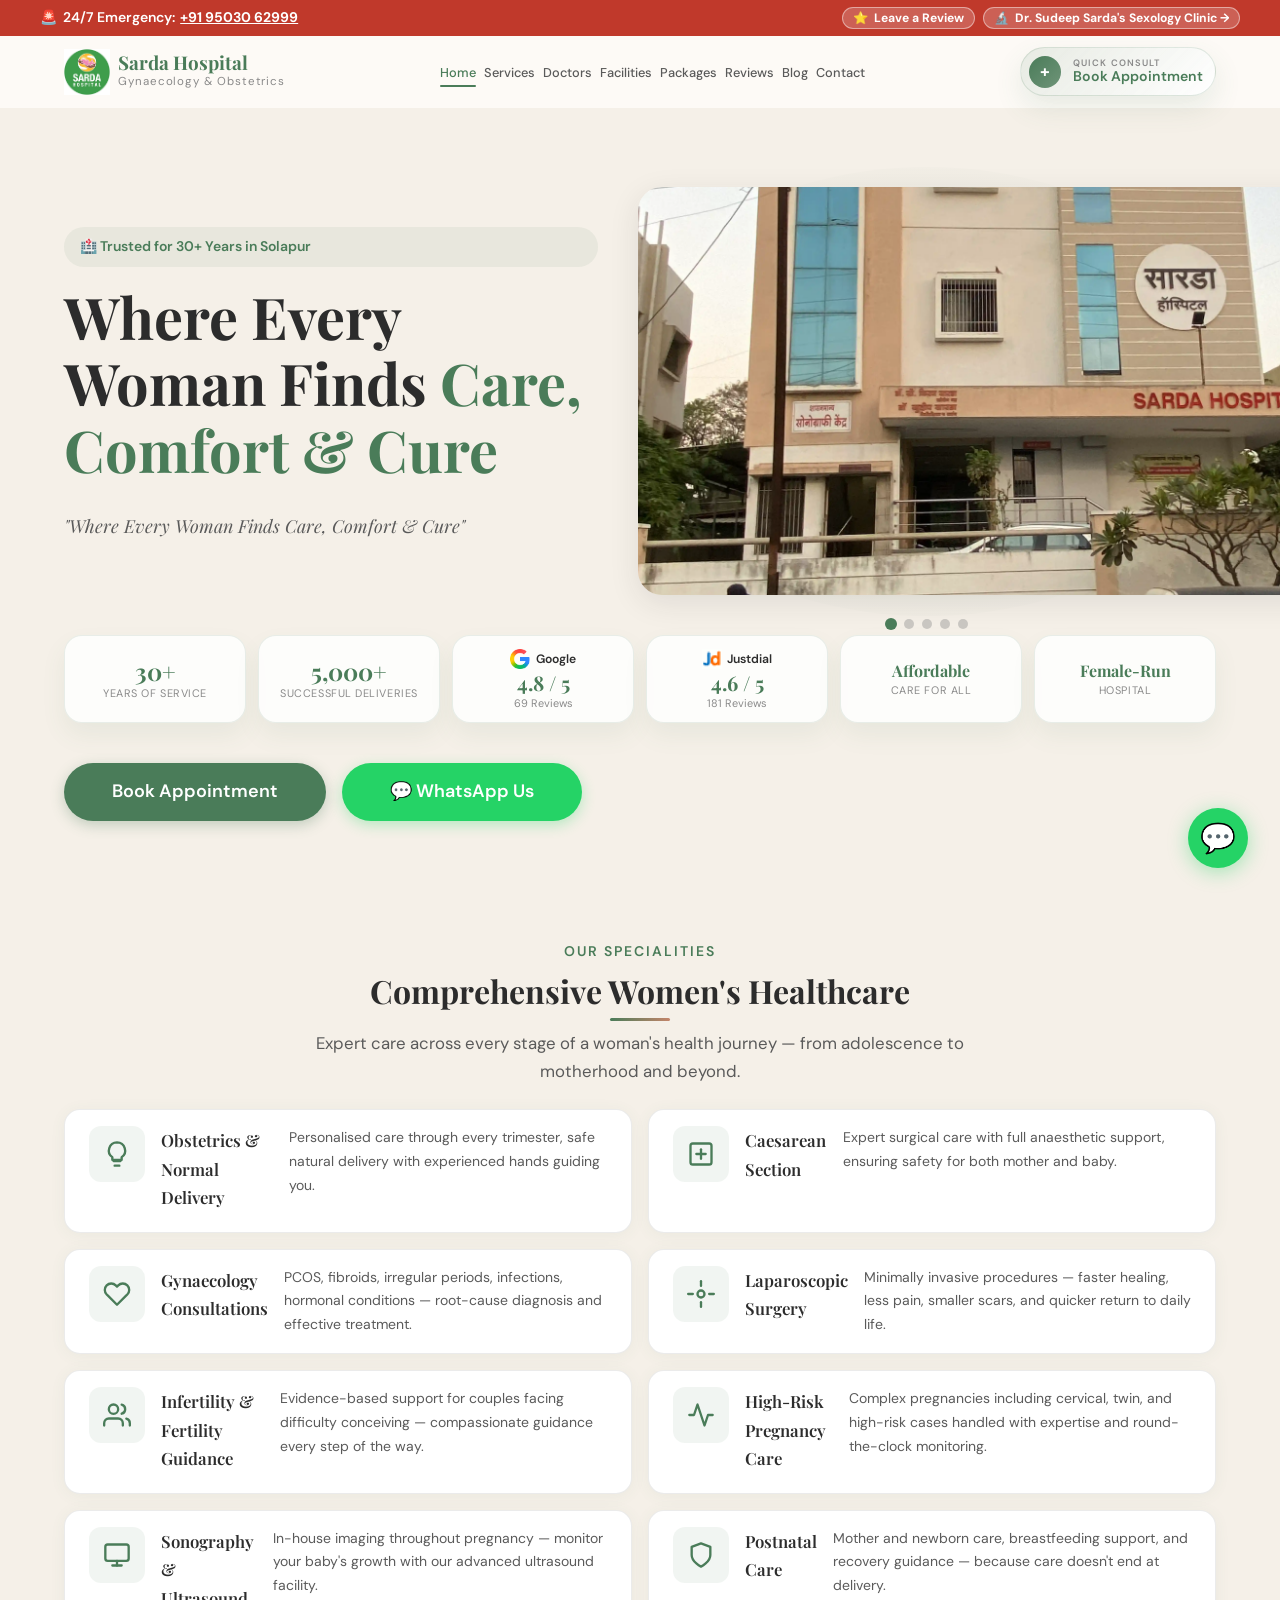
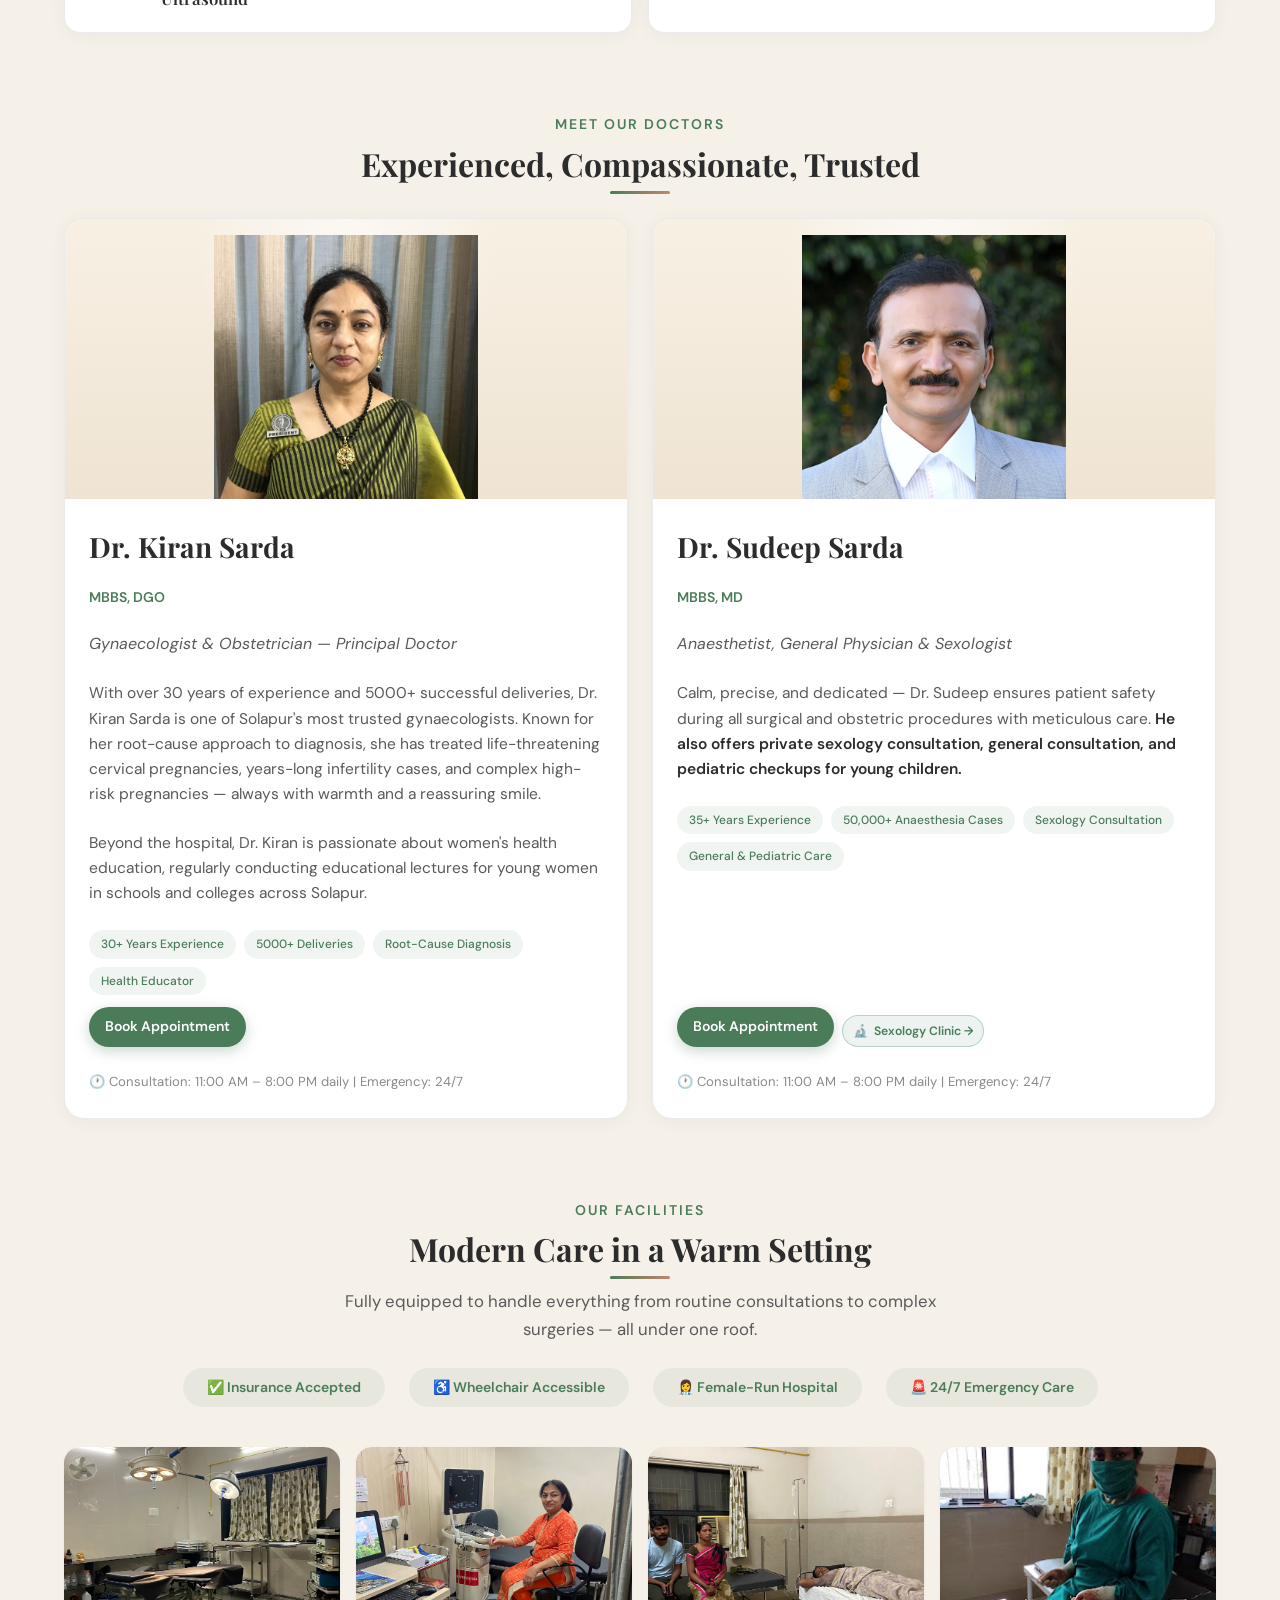
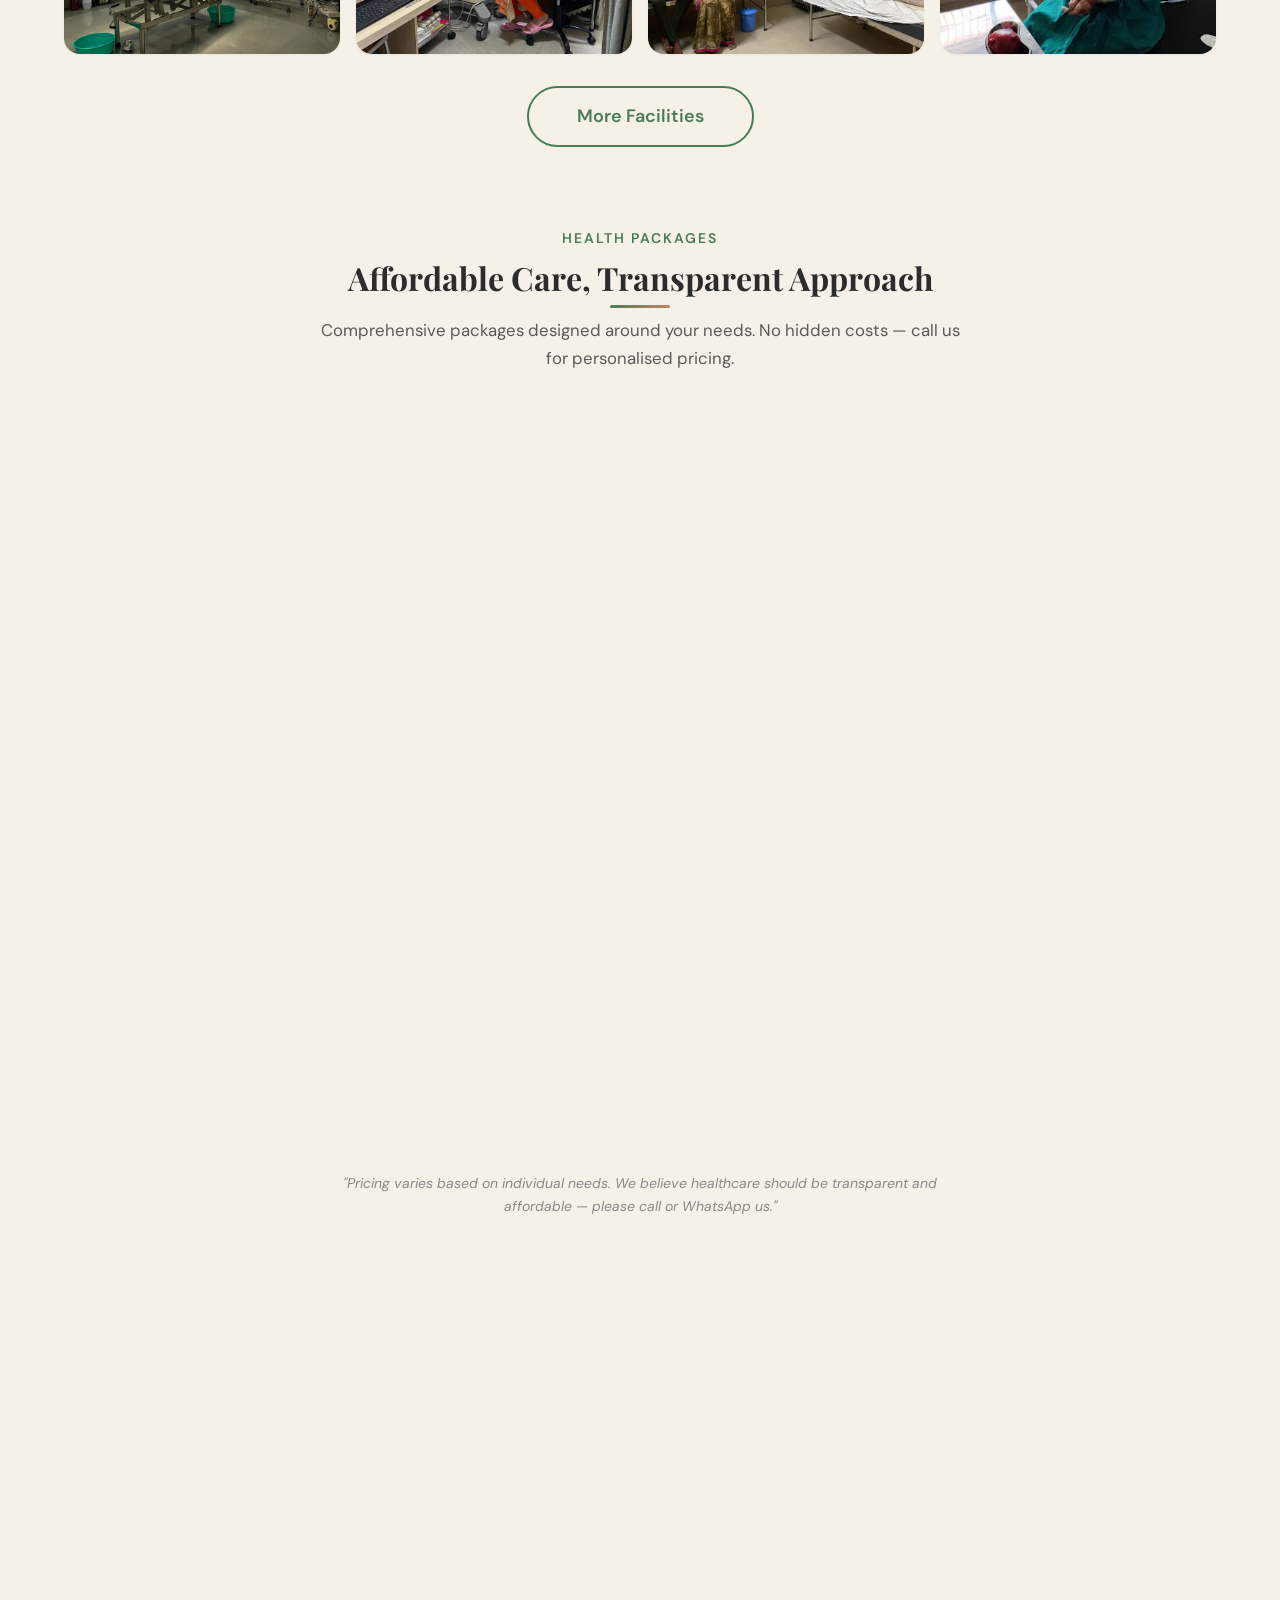
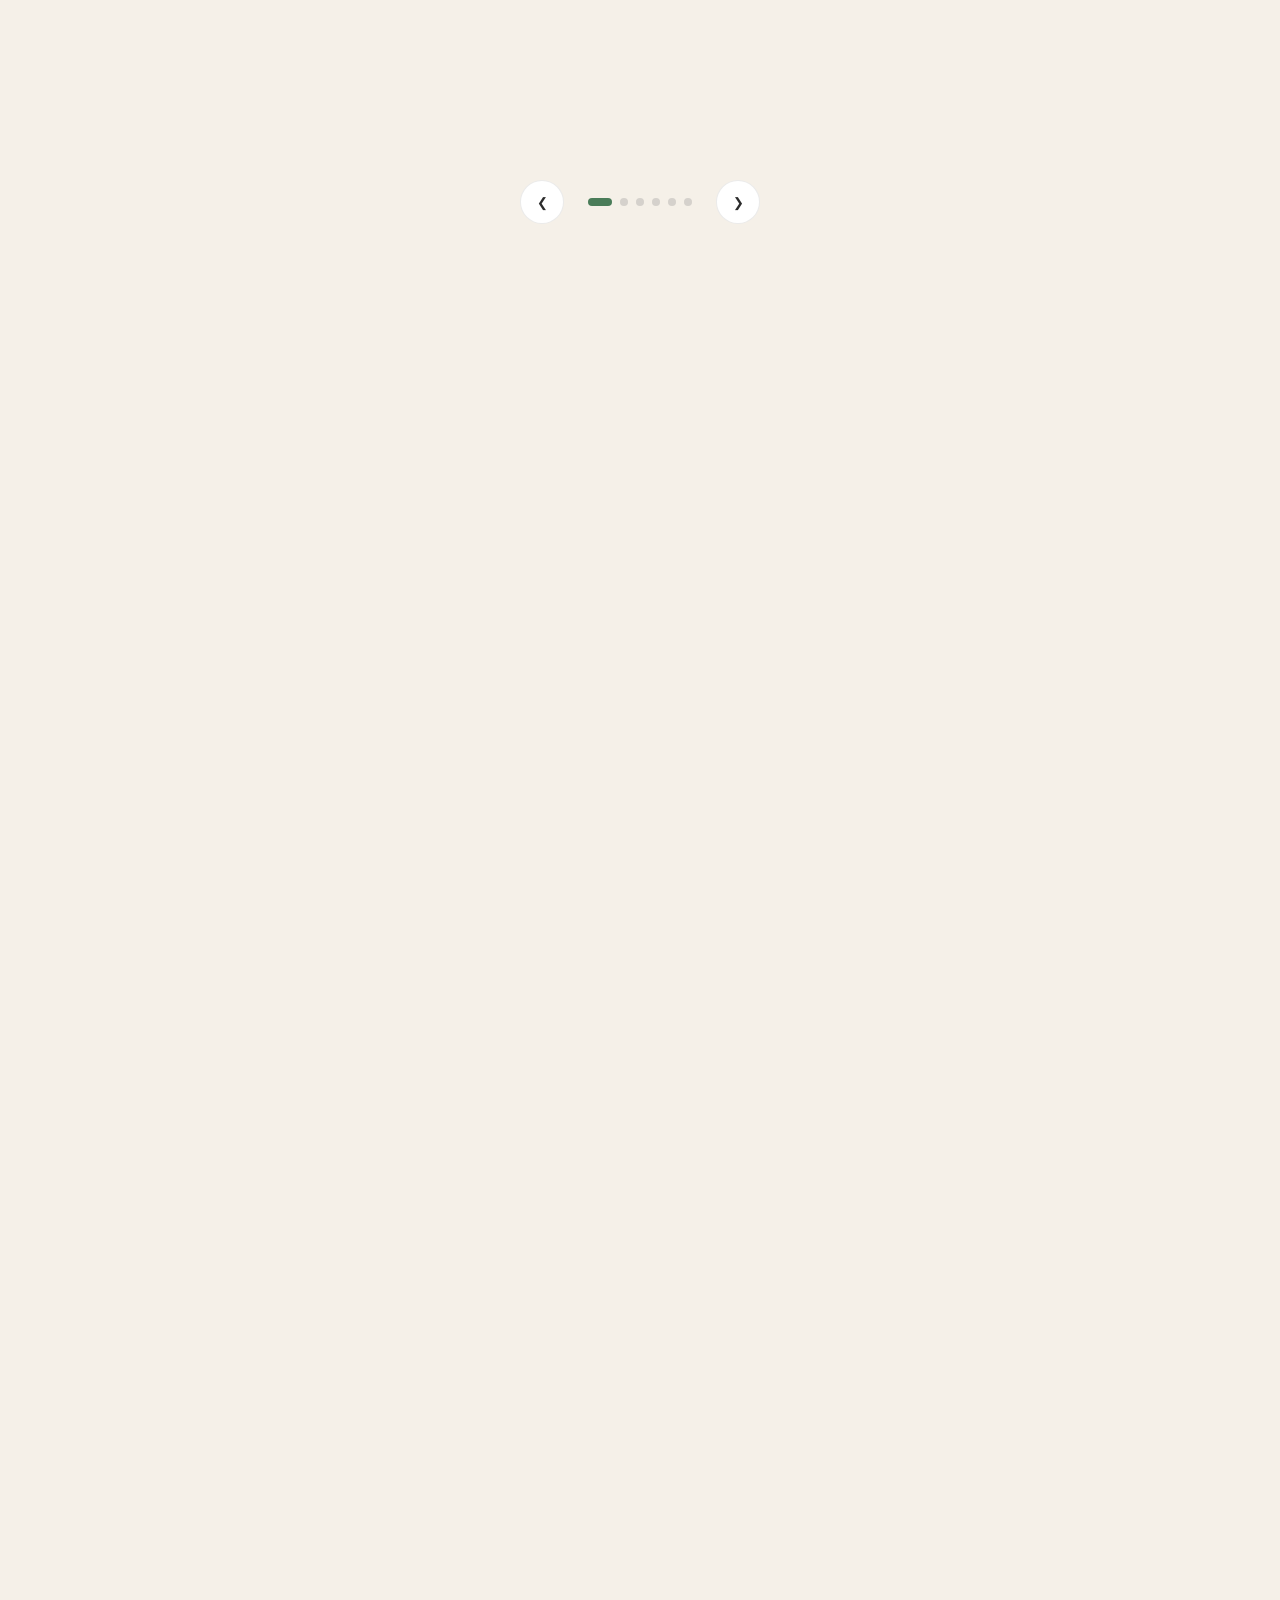
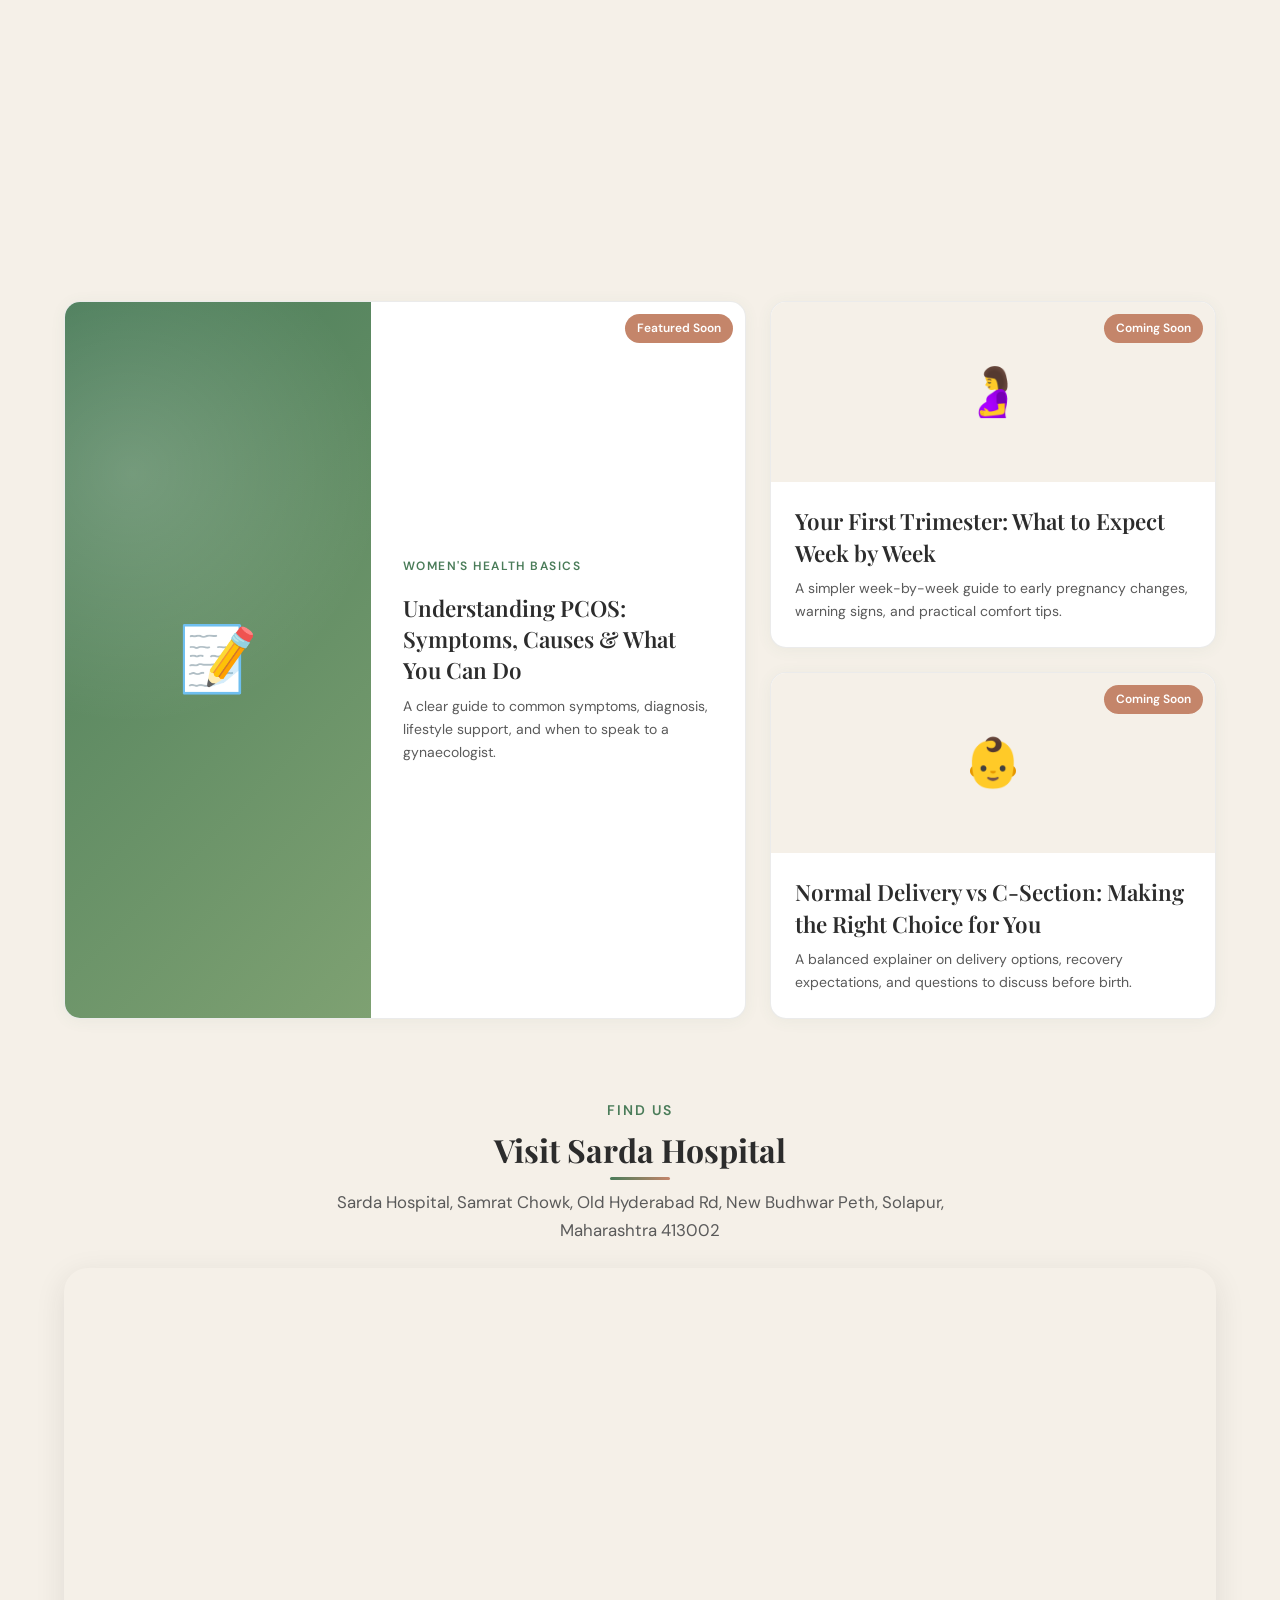
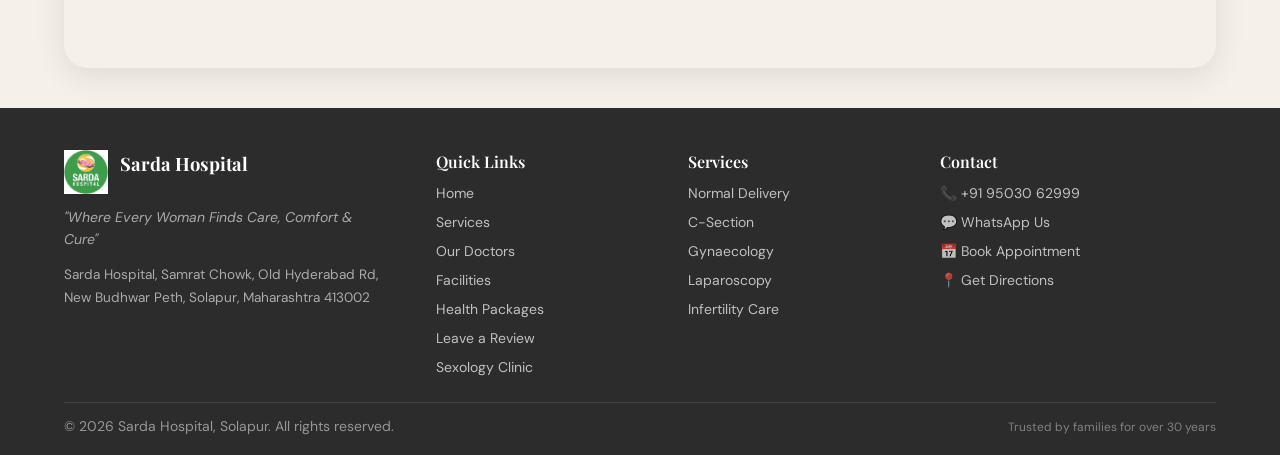
==== commit 045c516c: "fix(mobile): resolve horizontal overflow and make hero images fully visible on mobile view" ====
--- a/index.html
+++ b/index.html
@@ -100,7 +100,7 @@
           data-line-hi="जहाँ हर महिला को मिलती है देखभाल, आराम और इलाज"
         >"Where Every Woman Finds Care, Comfort & Cure"</p>
       </div>
-      <div class="hero__image hero__carousel reveal">
+      <div class="hero__image hero__carousel">
         <div class="slideshow__wrapper hero__carousel-wrapper" id="hero-carousel" role="region" aria-roledescription="carousel" aria-label="Hospital photo gallery">
           <div class="slideshow__slide active"><img src="Images/WebP/HospitalFront.webp" alt="Sarda Hospital building front view" loading="eager" width="4032" height="3024" fetchpriority="high" decoding="async"></div>
           <div class="slideshow__slide"><img src="Images/WebP/HospitalFront2.webp" alt="Sarda Hospital entrance" loading="lazy" width="4032" height="3024" decoding="async"></div>
--- a/css/styles.css
+++ b/css/styles.css
@@ -121,6 +121,9 @@
   scroll-padding-top: calc(var(--nav-height) + var(--emergency-height) + 16px);
   font-size: 16px;
   -webkit-text-size-adjust: 100%;
+  overflow-x: hidden;
+  width: 100%;
+  max-width: 100vw;
 }
 
 body {
@@ -133,6 +136,9 @@
   -webkit-font-smoothing: antialiased;
   -moz-osx-font-smoothing: grayscale;
   overflow-x: hidden;
+  width: 100%;
+  max-width: 100vw;
+  position: relative;
 }
 
 img {
@@ -172,6 +178,20 @@
   max-width: var(--container-max);
   margin: 0 auto;
   padding: 0 var(--sp-5);
+}
+
+@media (max-width: 640px) {
+  .container {
+    padding-left: var(--sp-4);
+    padding-right: var(--sp-4);
+  }
+}
+
+@media (max-width: 380px) {
+  .container {
+    padding-left: var(--sp-3);
+    padding-right: var(--sp-3);
+  }
 }
 
 .container--narrow {
@@ -476,6 +496,10 @@
   justify-content: space-between;
   width: 100%;
   gap: var(--sp-2);
+}
+
+.emergency-bar .container {
+  padding-inline: 0;
 }
 
 .emergency-bar__emergency {
@@ -2364,6 +2388,20 @@
   opacity: 1;
 }
 
+@media (max-width: 640px) {
+  .whatsapp-float {
+    bottom: var(--sp-4);
+    right: var(--sp-4);
+    width: 50px;
+    height: 50px;
+    font-size: 1.5rem;
+  }
+
+  .whatsapp-float__tooltip {
+    display: none;
+  }
+}
+
 /* ---------- Scroll Animations ---------- */
 .reveal {
   opacity: 0;
@@ -2756,6 +2794,12 @@
     padding-inline: var(--sp-2);
     font-size: 0.72rem;
     line-height: 1.2;
+    height: auto;
+    min-height: var(--emergency-height);
+  }
+
+  .emergency-bar .container {
+    padding-inline: 0;
   }
 
   .emergency-bar__label-full {
@@ -2780,7 +2824,7 @@
 
   .emergency-bar__pill,
   .emergency-bar__clinic-pill {
-    font-size: 0.67rem;
+    font-size: 0.65rem;
     padding: 0.15rem 0.45rem;
     gap: 0.2rem;
   }
@@ -2940,25 +2984,63 @@
   }
 
   .hero__image {
-    max-width: min(100%, 20rem);
+    width: 100%;
+    max-width: 380px;
+    margin: var(--sp-2) auto var(--sp-4);
+    min-height: unset;
+    height: auto;
+    display: block;
+    position: relative;
+    opacity: 1 !important;
+    transform: none !important;
   }
 
   .hero__image::before {
     display: none;
   }
 
-  .hero__image img {
-    max-height: 250px;
+  .hero__carousel {
+    display: block;
     width: 100%;
+    height: auto;
+    position: relative;
+  }
+
+  .hero__carousel-wrapper {
+    display: block;
+    width: 100%;
+    height: auto;
+    aspect-ratio: 4 / 3;
+    min-height: 220px;
+    position: relative;
+    border-radius: var(--radius-lg);
+    overflow: hidden;
+    box-shadow: var(--shadow-md);
+    margin: 0 auto;
+  }
+
+  .hero__carousel .slideshow__slide {
+    position: absolute;
+    inset: 0;
+    width: 100%;
+    height: 100%;
+    display: block;
+  }
+
+  .hero__carousel .slideshow__slide img {
+    width: 100%;
+    height: 100%;
     object-fit: cover;
-  }
-
-  .hero__carousel-wrapper {
-    aspect-ratio: 4 / 3;
-  }
-
-  .hero__carousel .slideshow__slide img {
+    display: block;
+    border-radius: var(--radius-lg);
     max-height: none;
+  }
+
+  .hero__carousel-dots {
+    display: flex;
+    justify-content: center;
+    gap: var(--sp-2);
+    margin-top: var(--sp-3);
   }
 
   .section {
@@ -3040,15 +3122,14 @@
   }
 
   .hero__image {
-    max-width: min(100%, 18rem);
-  }
-
-  .hero__image img {
-    max-height: 220px;
-  }
-
-  .hero__carousel .slideshow__slide img {
-    max-height: none;
+    max-width: 340px;
+    width: 100%;
+    margin-inline: auto;
+  }
+
+  .hero__carousel-wrapper {
+    min-height: 200px;
+    aspect-ratio: 4 / 3;
   }
 
   .services__grid {
@@ -3722,26 +3803,31 @@
   .doctor-card,
   .doctor-card--primary,
   .doctor-card--secondary {
-    display: grid;
-    grid-template-columns: 210px minmax(0, 1fr);
-    align-items: stretch;
+    display: flex;
+    flex-direction: column;
+    align-items: center;
+    width: 100%;
+    overflow: hidden;
   }
 
   .doctor-card__image,
   .doctor-card--primary .doctor-card__image,
   .doctor-card--secondary .doctor-card__image {
-    width: 210px;
-    height: 225px;
-    min-height: 225px;
-    margin: 0;
-    border-radius: 0;
-    padding: 0.45rem;
+    width: 200px;
+    height: 215px;
+    min-height: 215px;
+    margin: var(--sp-4) auto var(--sp-2);
+    border-radius: var(--radius-lg);
+    padding: 0;
+    overflow: hidden;
   }
 
   .doctor-card__image img {
     width: 100%;
-    height: 225px;
+    height: 100%;
     min-height: 0;
+    object-fit: cover;
+    border-radius: var(--radius-lg);
   }
 
   .doctor-card__content,
@@ -3750,13 +3836,25 @@
     flex-direction: column;
     gap: var(--sp-2);
     padding: var(--sp-4);
-    height: 100%;
+    width: 100%;
+    text-align: center;
+    align-items: center;
+  }
+
+  .doctor-card__highlights {
+    justify-content: center;
+  }
+
+  .doctor-card__actions {
+    justify-content: center;
+    width: 100%;
   }
 
   .doctor-card__bio {
     display: -webkit-box;
     overflow: hidden;
     -webkit-line-clamp: 5;
+    text-align: left;
   }
 
   .doctor-card__bio--extended {
@@ -3768,24 +3866,30 @@
   .doctor-card,
   .doctor-card--primary,
   .doctor-card--secondary {
-    grid-template-columns: 210px minmax(0, 1fr);
+    display: flex;
+    flex-direction: column;
+    align-items: center;
+    width: 100%;
   }
 
   .doctor-card__image,
   .doctor-card--primary .doctor-card__image,
   .doctor-card--secondary .doctor-card__image {
-    height: 225px;
-    min-height: 225px;
-    padding: 0.35rem;
+    width: 180px;
+    height: 195px;
+    min-height: 195px;
+    margin: var(--sp-3) auto 0;
+    padding: 0;
   }
 
   .doctor-card__image img {
-    height: 225px;
+    height: 100%;
+    width: 100%;
   }
 
   .doctor-card__content,
   .doctor-card--secondary .doctor-card__content {
-    padding: 0.75rem;
+    padding: var(--sp-3);
   }
 }
 
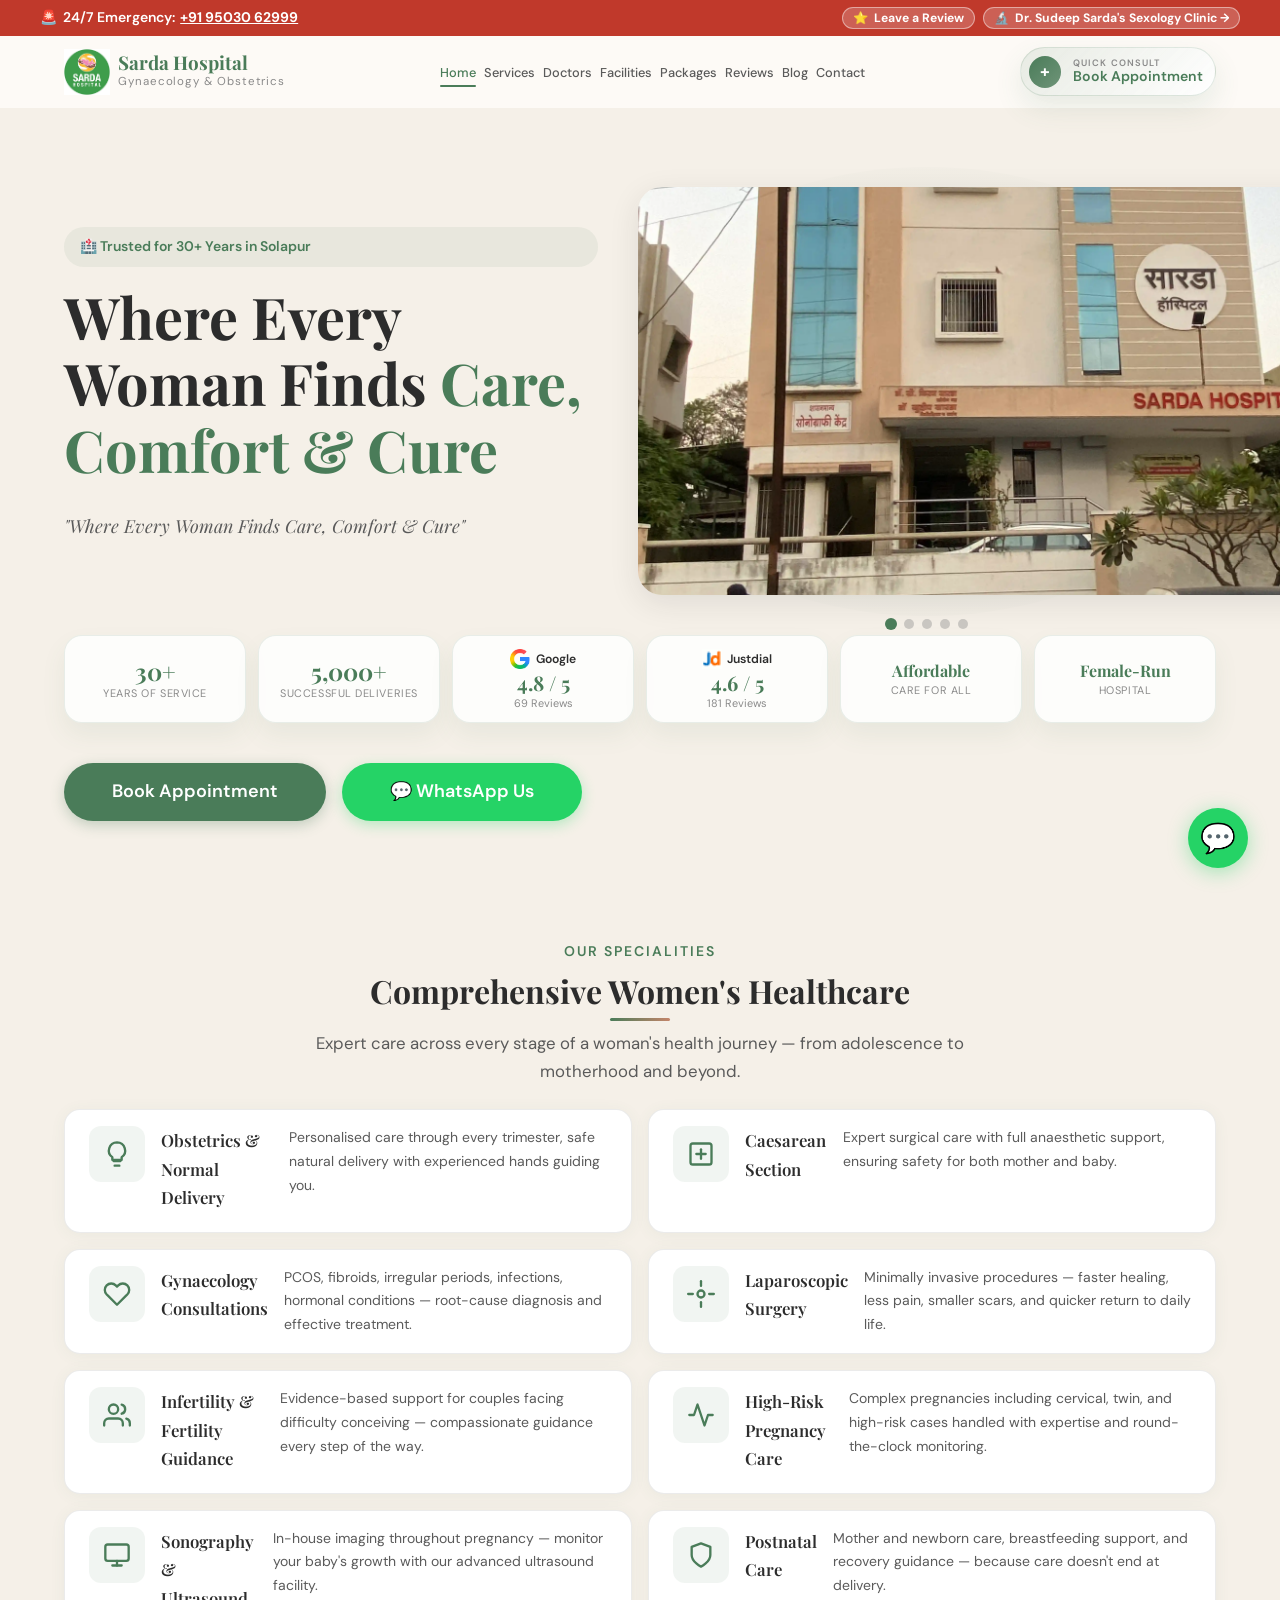
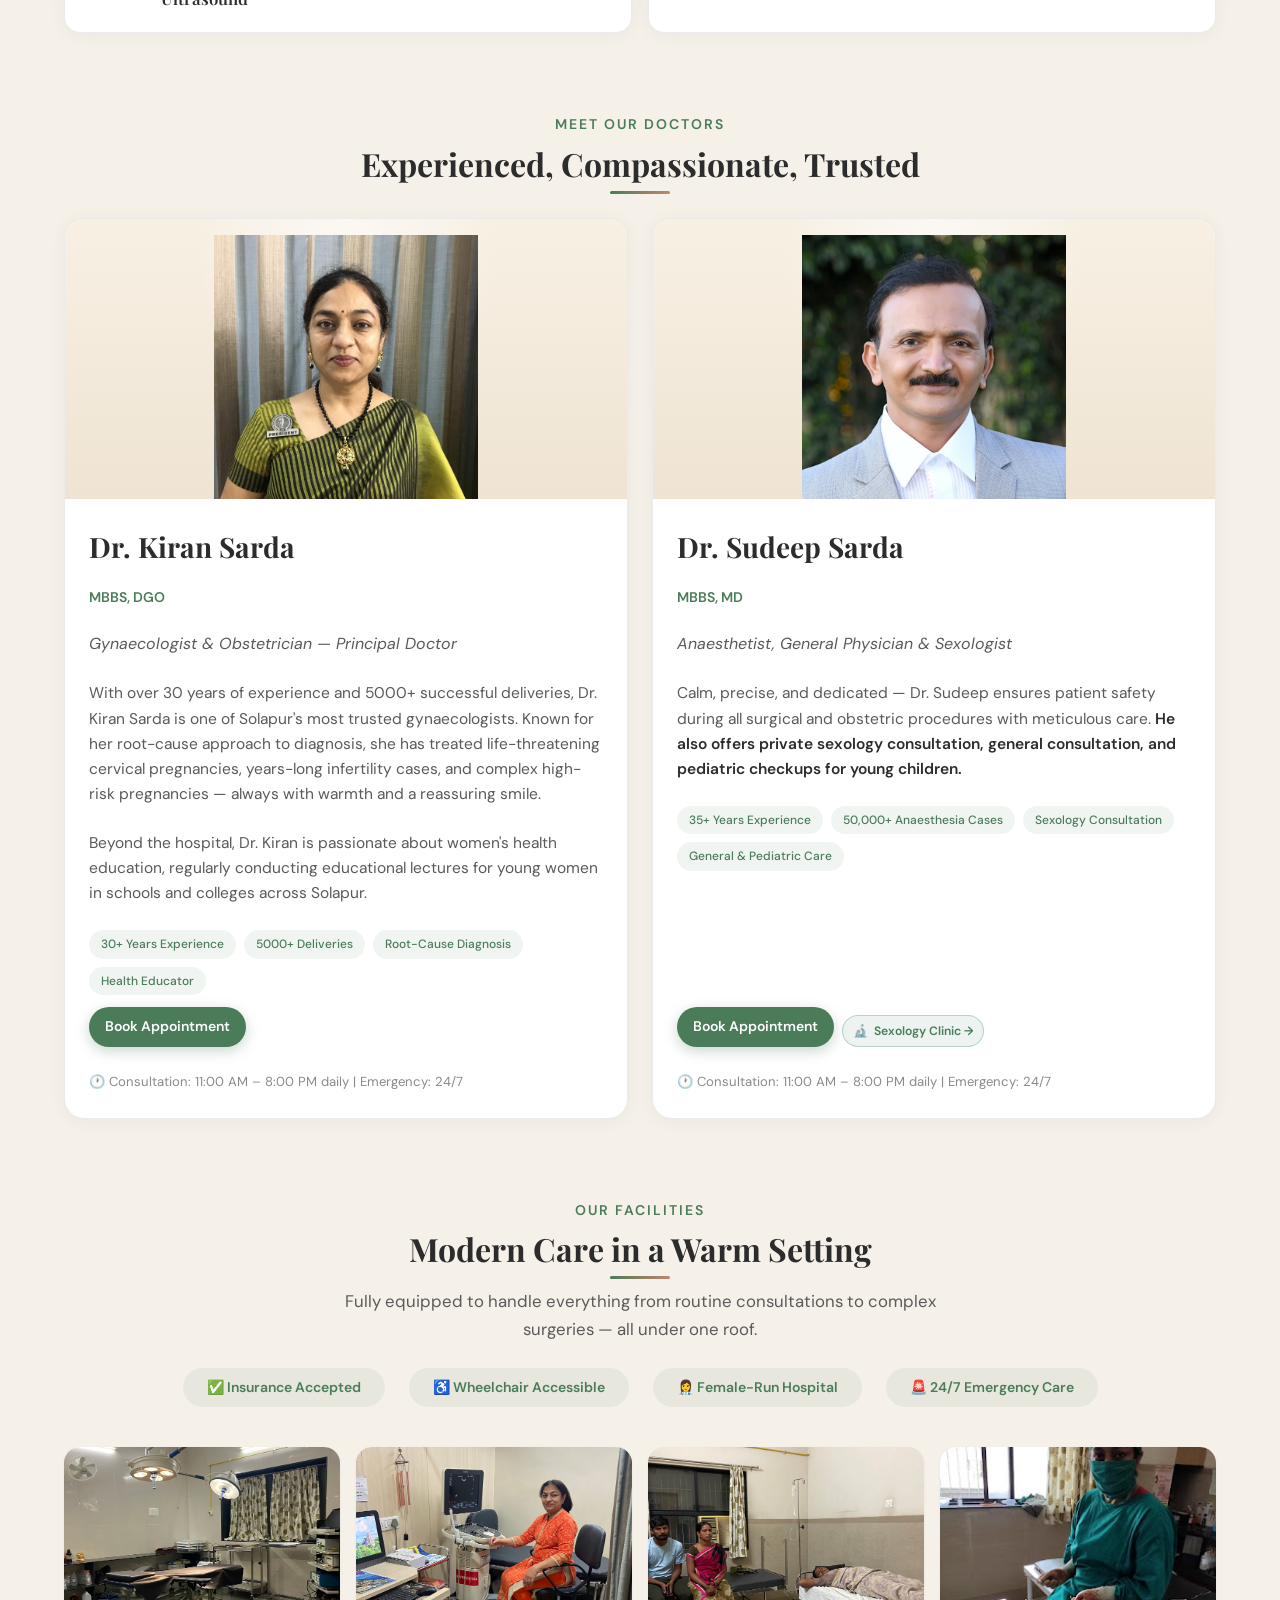
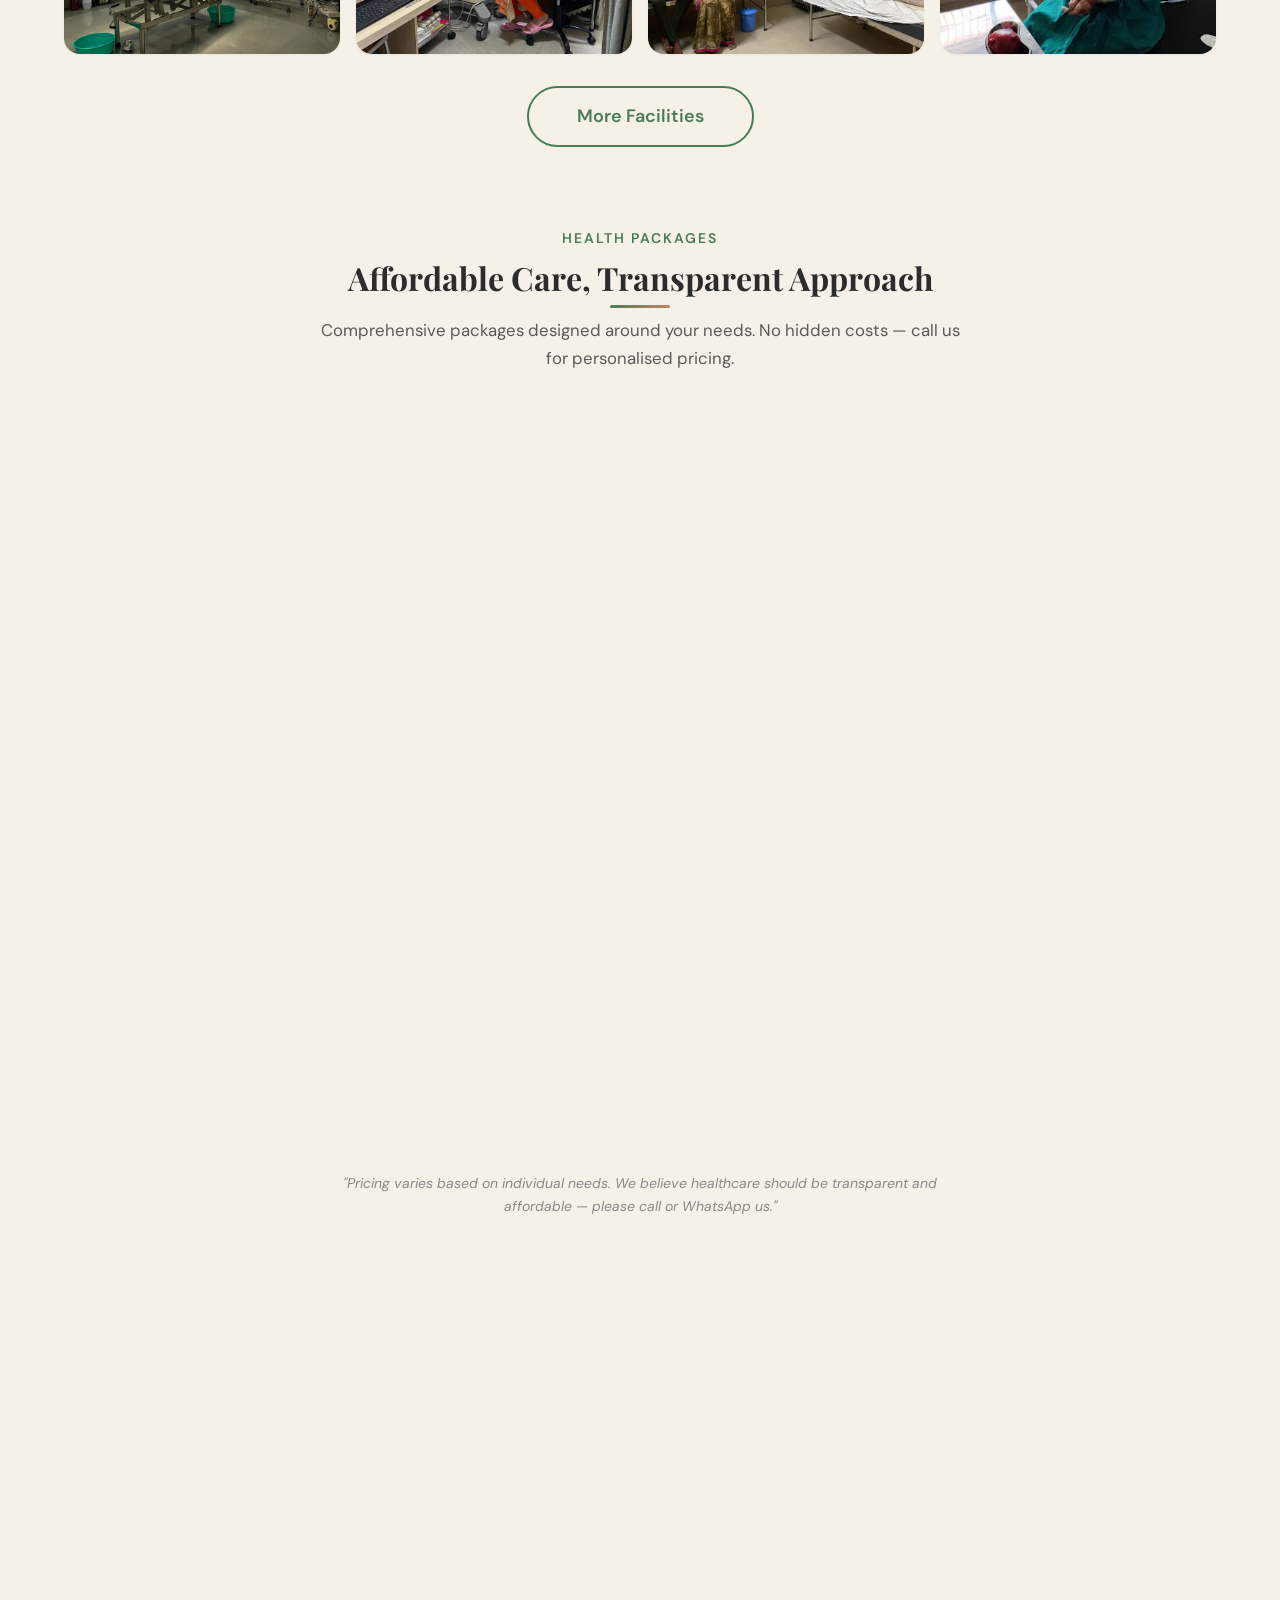
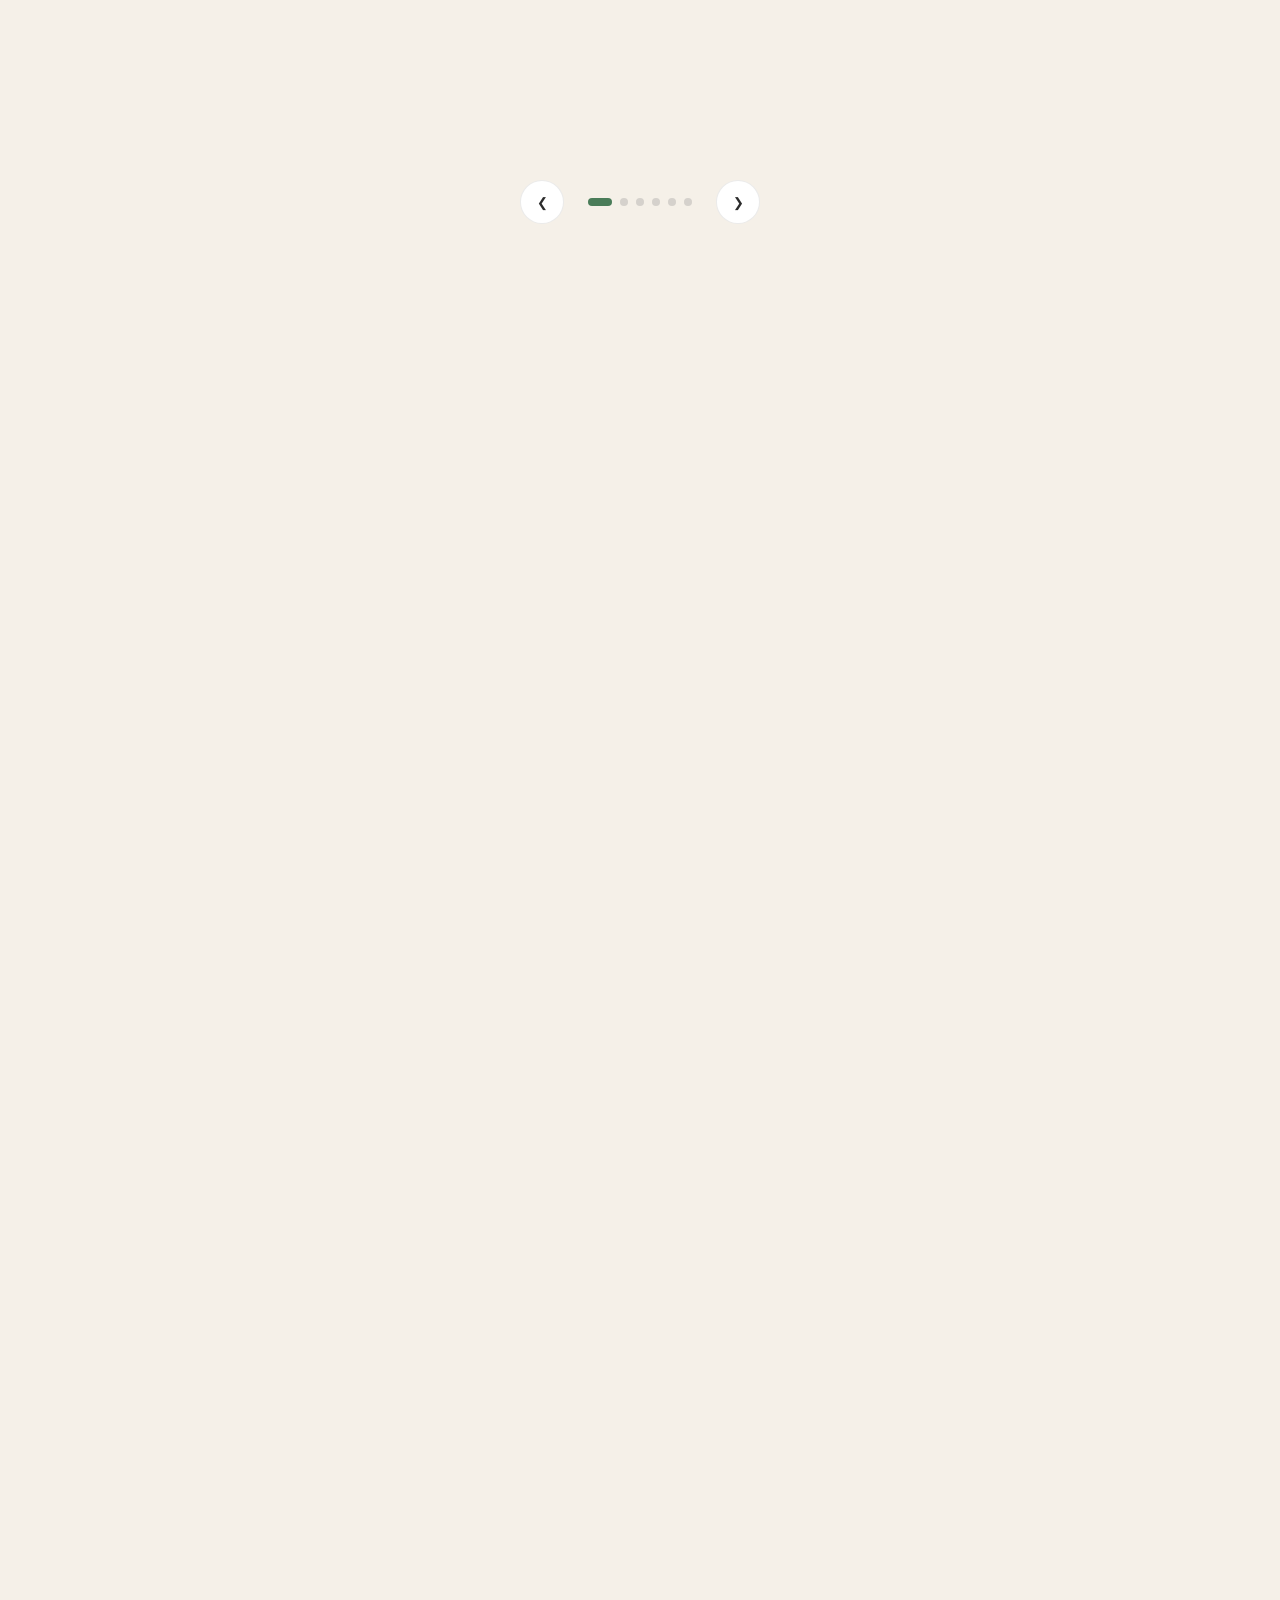
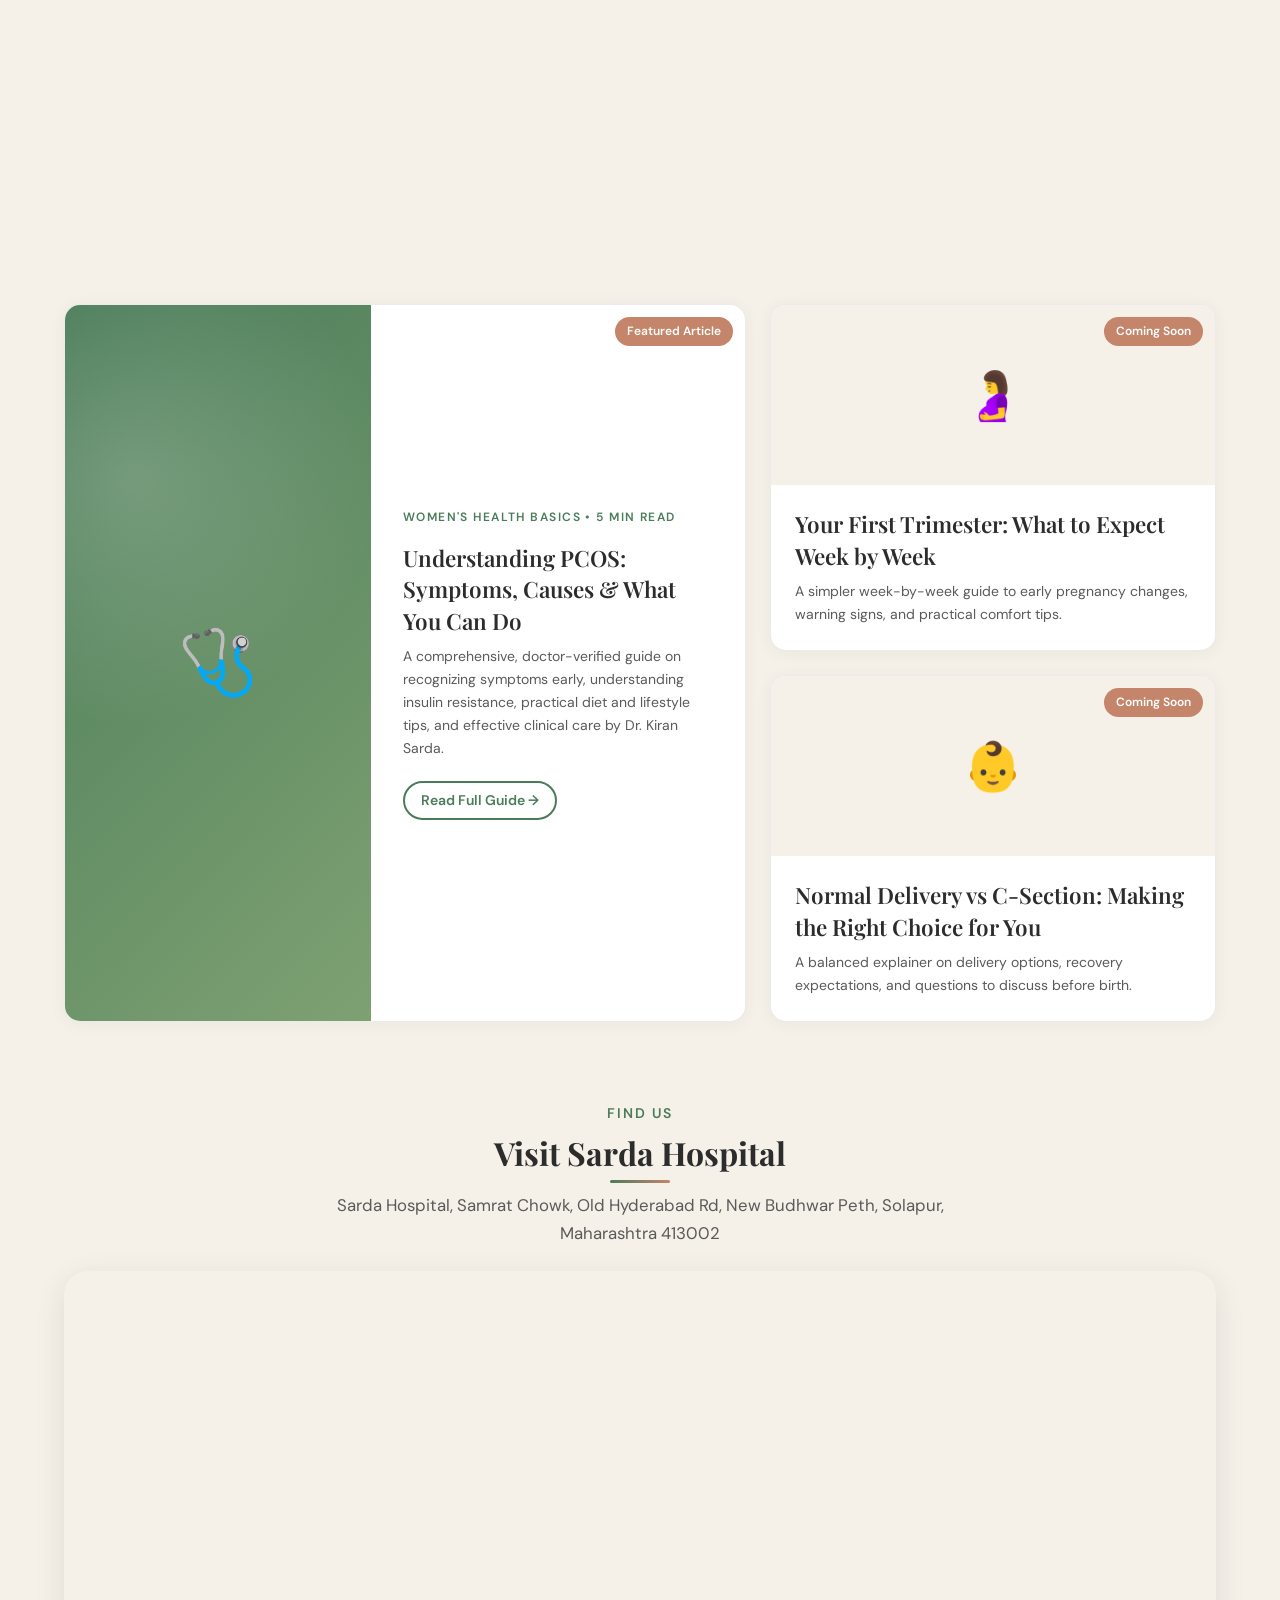
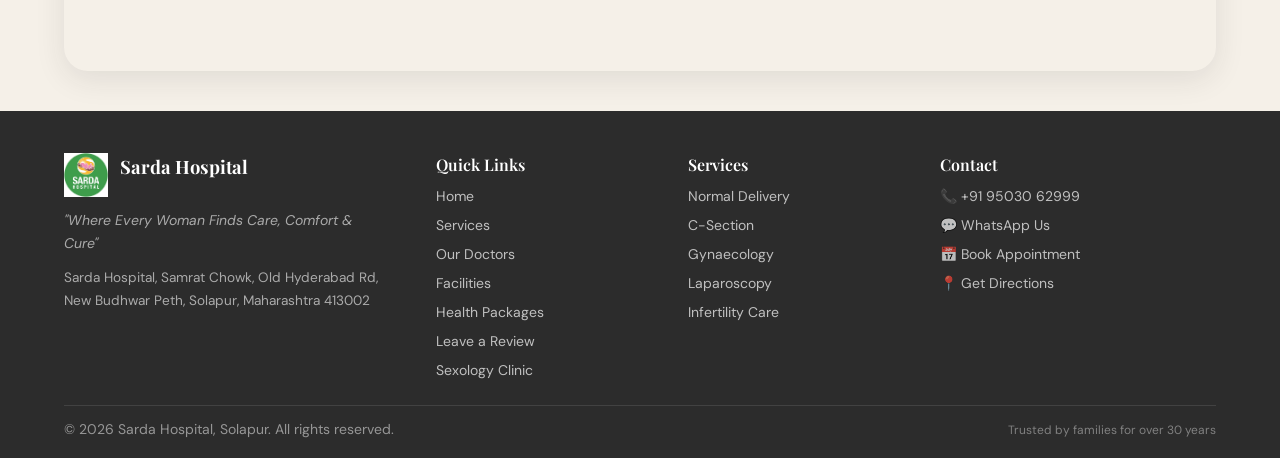
==== commit 46f83d41: "fix(mobile): fold review hub button, audit mobile overflow risks, and publish PCOS health guide" ====
--- a/index.html
+++ b/index.html
@@ -12,7 +12,30 @@
   <meta property="og:url" content="https://sardahospital.com">
   <meta property="og:image" content="Images/HospitalFront.JPG">
   <link rel="canonical" href="https://sardahospital.com">
-  <link rel="stylesheet" href="css/styles.css">
+  <link rel="stylesheet" href="css/styles.css?v=2.3">
+  <style>
+    .emergency-bar__label-compact,
+    .emergency-bar__pill-text-compact,
+    .reviews__hub-text-compact {
+      display: none;
+    }
+    @media (max-width: 768px) {
+      .emergency-bar__label-full,
+      .emergency-bar__pill-text-full,
+      .reviews__hub-text-full {
+        display: none !important;
+      }
+      .emergency-bar__label-compact,
+      .emergency-bar__pill-text-compact,
+      .reviews__hub-text-compact {
+        display: inline !important;
+      }
+      .btn {
+        white-space: normal !important;
+        text-align: center;
+      }
+    }
+  </style>
   <!-- Google Analytics 4 -->
   <script async src="https://www.googletagmanager.com/gtag/js?id=G-552WGVFF51"></script>
   <script>window.dataLayer = window.dataLayer || []; function gtag() { dataLayer.push(arguments); } gtag('js', new Date()); gtag('config', 'G-552WGVFF51');</script>
@@ -584,8 +607,10 @@
         </div>
 
         <div class="reviews__hub-link">
-          <a href="review.html" class="btn btn--outline btn--sm">
-            📄 Open Standalone Review Hub & Printable Flyer &rarr;
+          <a href="review.html" class="btn btn--outline btn--sm reviews__hub-btn" aria-label="Open Review Hub and Printable Flyer">
+            <span class="reviews__hub-icon">📄</span>
+            <span class="reviews__hub-text-full">Open Standalone Review Hub &amp; Printable Flyer &rarr;</span>
+            <span class="reviews__hub-text-compact">Review Hub &amp; Printable Flyer &rarr;</span>
           </a>
         </div>
       </div>
@@ -709,12 +734,17 @@
       </div>
       <div class="blog__grid reveal-stagger">
         <div class="blog-card blog-card--featured">
-          <span class="blog-card__badge">Featured Soon</span>
-          <div class="blog-card__image">📝</div>
+          <span class="blog-card__badge">Featured Article</span>
+          <div class="blog-card__image">🩺</div>
           <div class="blog-card__content">
-            <p class="blog-card__eyebrow">Women's Health Basics</p>
-            <h3 class="blog-card__title">Understanding PCOS: Symptoms, Causes & What You Can Do</h3>
-            <p class="blog-card__excerpt">A clear guide to common symptoms, diagnosis, lifestyle support, and when to speak to a gynaecologist.</p>
+            <p class="blog-card__eyebrow">Women's Health Basics • 5 Min Read</p>
+            <h3 class="blog-card__title">
+              <a href="blog-pcos.html" class="blog-card__title-link">Understanding PCOS: Symptoms, Causes &amp; What You Can Do</a>
+            </h3>
+            <p class="blog-card__excerpt">A comprehensive, doctor-verified guide on recognizing symptoms early, understanding insulin resistance, practical diet and lifestyle tips, and effective clinical care by Dr. Kiran Sarda.</p>
+            <div class="blog-card__footer">
+              <a href="blog-pcos.html" class="btn btn--outline btn--sm">Read Full Guide &rarr;</a>
+            </div>
           </div>
         </div>
         <div class="blog__aside">
@@ -812,6 +842,6 @@
     <span class="whatsapp-float__tooltip">Chat with us!</span>
   </a>
 
-  <script src="js/main.js"></script>
+  <script src="js/main.js?v=2.3"></script>
 </body>
 </html>
--- a/css/styles.css
+++ b/css/styles.css
@@ -4880,6 +4880,349 @@
   justify-content: center;
 }
 
+/* ==========================================================================
+   Mobile Wrapping & Responsiveness Refinements
+   ========================================================================== */
+.reviews__hub-link {
+  margin-top: var(--sp-4);
+  display: flex;
+  justify-content: center;
+  width: 100%;
+}
+
+.reviews__hub-btn {
+  white-space: normal;
+  text-align: center;
+  max-width: 100%;
+  line-height: 1.4;
+  padding: 0.6rem 1.25rem;
+  display: inline-flex;
+  align-items: center;
+  justify-content: center;
+  gap: 0.4rem;
+}
+
+.reviews__hub-text-compact {
+  display: none;
+}
+
+.blog-card__title-link {
+  color: inherit;
+  text-decoration: none;
+  transition: color var(--transition-fast);
+}
+
+.blog-card__title-link:hover {
+  color: var(--clr-primary);
+}
+
+.blog-card__footer {
+  margin-top: var(--sp-3);
+}
+
+@media (max-width: 768px) {
+  /* Enforce that no button ever causes horizontal overflow or refuses to wrap */
+  .btn {
+    white-space: normal;
+    text-align: center;
+    max-width: 100%;
+    word-break: normal;
+    overflow-wrap: break-word;
+  }
+
+  /* Review Hub button folding on mobile */
+  .reviews__leave-hub {
+    padding: var(--sp-4) var(--sp-3);
+  }
+
+  .reviews__hub-text-full {
+    display: none;
+  }
+
+  .reviews__hub-text-compact {
+    display: inline;
+  }
+
+  /* 5th Hero Stat Spanning */
+  .hero__stat--trust {
+    grid-column: span 2;
+    text-align: center;
+  }
+}
+
+@media (max-width: 640px) {
+  /* Sexology Hero CTA stacking */
+  .sexology-hero__actions {
+    flex-direction: column;
+    width: 100%;
+    gap: var(--sp-3);
+  }
+
+  .sexology-hero__actions .btn {
+    width: 100%;
+    justify-content: center;
+  }
+}
+
+@media (max-width: 380px) {
+  /* Very small screens: emergency bar wrapping */
+  .emergency-bar__container {
+    flex-wrap: wrap;
+    justify-content: center;
+    padding-block: 0.2rem;
+  }
+
+  .emergency-bar__emergency,
+  .emergency-bar__actions {
+    justify-content: center;
+  }
+}
+
+/* ==========================================================================
+   Article / Blog Post Page Styles (blog-pcos.html)
+   ========================================================================== */
+.article-header {
+  padding: var(--sp-8) 0 var(--sp-6);
+  background: linear-gradient(180deg, rgba(74, 124, 89, 0.08) 0%, transparent 100%);
+  border-bottom: 1px solid var(--clr-border);
+}
+
+.article-breadcrumb {
+  font-size: 0.85rem;
+  color: var(--clr-text-light);
+  margin-bottom: var(--sp-3);
+}
+
+.article-breadcrumb a {
+  color: var(--clr-primary);
+  text-decoration: none;
+}
+
+.article-breadcrumb a:hover {
+  text-decoration: underline;
+}
+
+.article-header__badge {
+  display: inline-block;
+  background: var(--clr-primary);
+  color: var(--clr-white);
+  font-size: 0.72rem;
+  font-weight: var(--fw-semibold);
+  letter-spacing: 0.08em;
+  text-transform: uppercase;
+  padding: 0.25rem 0.75rem;
+  border-radius: var(--radius-full);
+  margin-bottom: var(--sp-3);
+}
+
+.article-header__title {
+  font-family: var(--ff-heading);
+  font-size: clamp(1.8rem, 4vw, 2.5rem);
+  line-height: 1.25;
+  color: var(--clr-text);
+  margin-bottom: var(--sp-4);
+  max-width: 850px;
+}
+
+.article-meta {
+  display: flex;
+  flex-wrap: wrap;
+  align-items: center;
+  gap: var(--sp-4);
+  font-size: 0.88rem;
+  color: var(--clr-text-light);
+}
+
+.article-meta__author {
+  display: flex;
+  align-items: center;
+  gap: var(--sp-2);
+  color: var(--clr-text);
+  font-weight: var(--fw-medium);
+}
+
+.article-content {
+  padding: var(--sp-8) 0 var(--sp-12);
+}
+
+.article-content__wrapper {
+  max-width: 780px;
+  margin: 0 auto;
+}
+
+.article-prose {
+  font-size: 1.05rem;
+  line-height: 1.75;
+  color: #334155;
+}
+
+.article-prose p {
+  margin-bottom: var(--sp-4);
+}
+
+.article-prose h2 {
+  font-family: var(--ff-heading);
+  font-size: 1.55rem;
+  color: var(--clr-text);
+  margin-top: var(--sp-8);
+  margin-bottom: var(--sp-3);
+  padding-bottom: var(--sp-2);
+  border-bottom: 2px solid rgba(74, 124, 89, 0.15);
+}
+
+.article-prose h3 {
+  font-size: 1.2rem;
+  color: var(--clr-text);
+  margin-top: var(--sp-5);
+  margin-bottom: var(--sp-2);
+}
+
+.article-prose ul,
+.article-prose ol {
+  margin-bottom: var(--sp-4);
+  padding-left: 1.5rem;
+}
+
+.article-prose li {
+  margin-bottom: 0.5rem;
+}
+
+.article-callout {
+  background: rgba(74, 124, 89, 0.08);
+  border-left: 4px solid var(--clr-primary);
+  border-radius: var(--radius-md);
+  padding: var(--sp-4) var(--sp-5);
+  margin: var(--sp-6) 0;
+}
+
+.article-callout h4 {
+  font-size: 1.05rem;
+  color: var(--clr-primary-dark);
+  margin-bottom: var(--sp-2);
+}
+
+.article-callout p {
+  margin: 0;
+  font-size: 0.95rem;
+  line-height: 1.6;
+}
+
+.article-checklist {
+  list-style: none !important;
+  padding-left: 0 !important;
+}
+
+.article-checklist li {
+  position: relative;
+  padding-left: 1.8rem;
+  margin-bottom: 0.65rem;
+}
+
+.article-checklist li::before {
+  content: '✓';
+  position: absolute;
+  left: 0;
+  top: 0;
+  color: var(--clr-primary);
+  font-weight: bold;
+}
+
+.article-doctor-quote {
+  background: #f8fafc;
+  border: 1px solid var(--clr-border);
+  border-radius: var(--radius-lg);
+  padding: var(--sp-6);
+  margin: var(--sp-8) 0;
+  display: flex;
+  gap: var(--sp-4);
+  align-items: flex-start;
+}
+
+.article-doctor-quote__avatar {
+  width: 68px;
+  height: 68px;
+  border-radius: var(--radius-full);
+  object-fit: cover;
+  border: 3px solid var(--clr-primary);
+  flex-shrink: 0;
+}
+
+.article-doctor-quote__body h4 {
+  margin: 0 0 0.2rem;
+  color: var(--clr-text);
+  font-size: 1.08rem;
+}
+
+.article-doctor-quote__body small {
+  color: var(--clr-text-light);
+  display: block;
+  margin-bottom: var(--sp-3);
+  font-size: 0.82rem;
+}
+
+.article-doctor-quote__body p {
+  font-style: italic;
+  margin: 0;
+  color: #475569;
+  line-height: 1.65;
+}
+
+.article-cta-box {
+  background: linear-gradient(135deg, var(--clr-primary-dark) 0%, var(--clr-primary) 100%);
+  color: var(--clr-white);
+  border-radius: var(--radius-lg);
+  padding: var(--sp-7);
+  margin-top: var(--sp-8);
+  text-align: center;
+}
+
+.article-cta-box h3 {
+  color: var(--clr-white);
+  font-family: var(--ff-heading);
+  font-size: 1.5rem;
+  margin-bottom: var(--sp-2);
+}
+
+.article-cta-box p {
+  color: rgba(255, 255, 255, 0.9);
+  max-width: 580px;
+  margin: 0 auto var(--sp-5);
+  font-size: 0.95rem;
+}
+
+.article-cta-box__actions {
+  display: flex;
+  justify-content: center;
+  gap: var(--sp-3);
+  flex-wrap: wrap;
+}
+
+@media (max-width: 640px) {
+  .article-doctor-quote {
+    flex-direction: column;
+    align-items: center;
+    text-align: center;
+  }
+  .article-cta-box__actions {
+    flex-direction: column;
+    width: 100%;
+  }
+  .article-cta-box__actions .btn {
+    width: 100%;
+  }
+.btn--white {
+  background: #ffffff;
+  color: var(--clr-primary-dark);
+  box-shadow: 0 4px 14px rgba(0, 0, 0, 0.15);
+}
+
+.btn--white:hover {
+  background: #f8fafc;
+  color: var(--clr-primary-dark);
+  transform: translateY(-2px);
+  box-shadow: 0 6px 20px rgba(0, 0, 0, 0.2);
+}
+
 @media (prefers-reduced-motion: reduce) {
   html {
     scroll-behavior: auto;
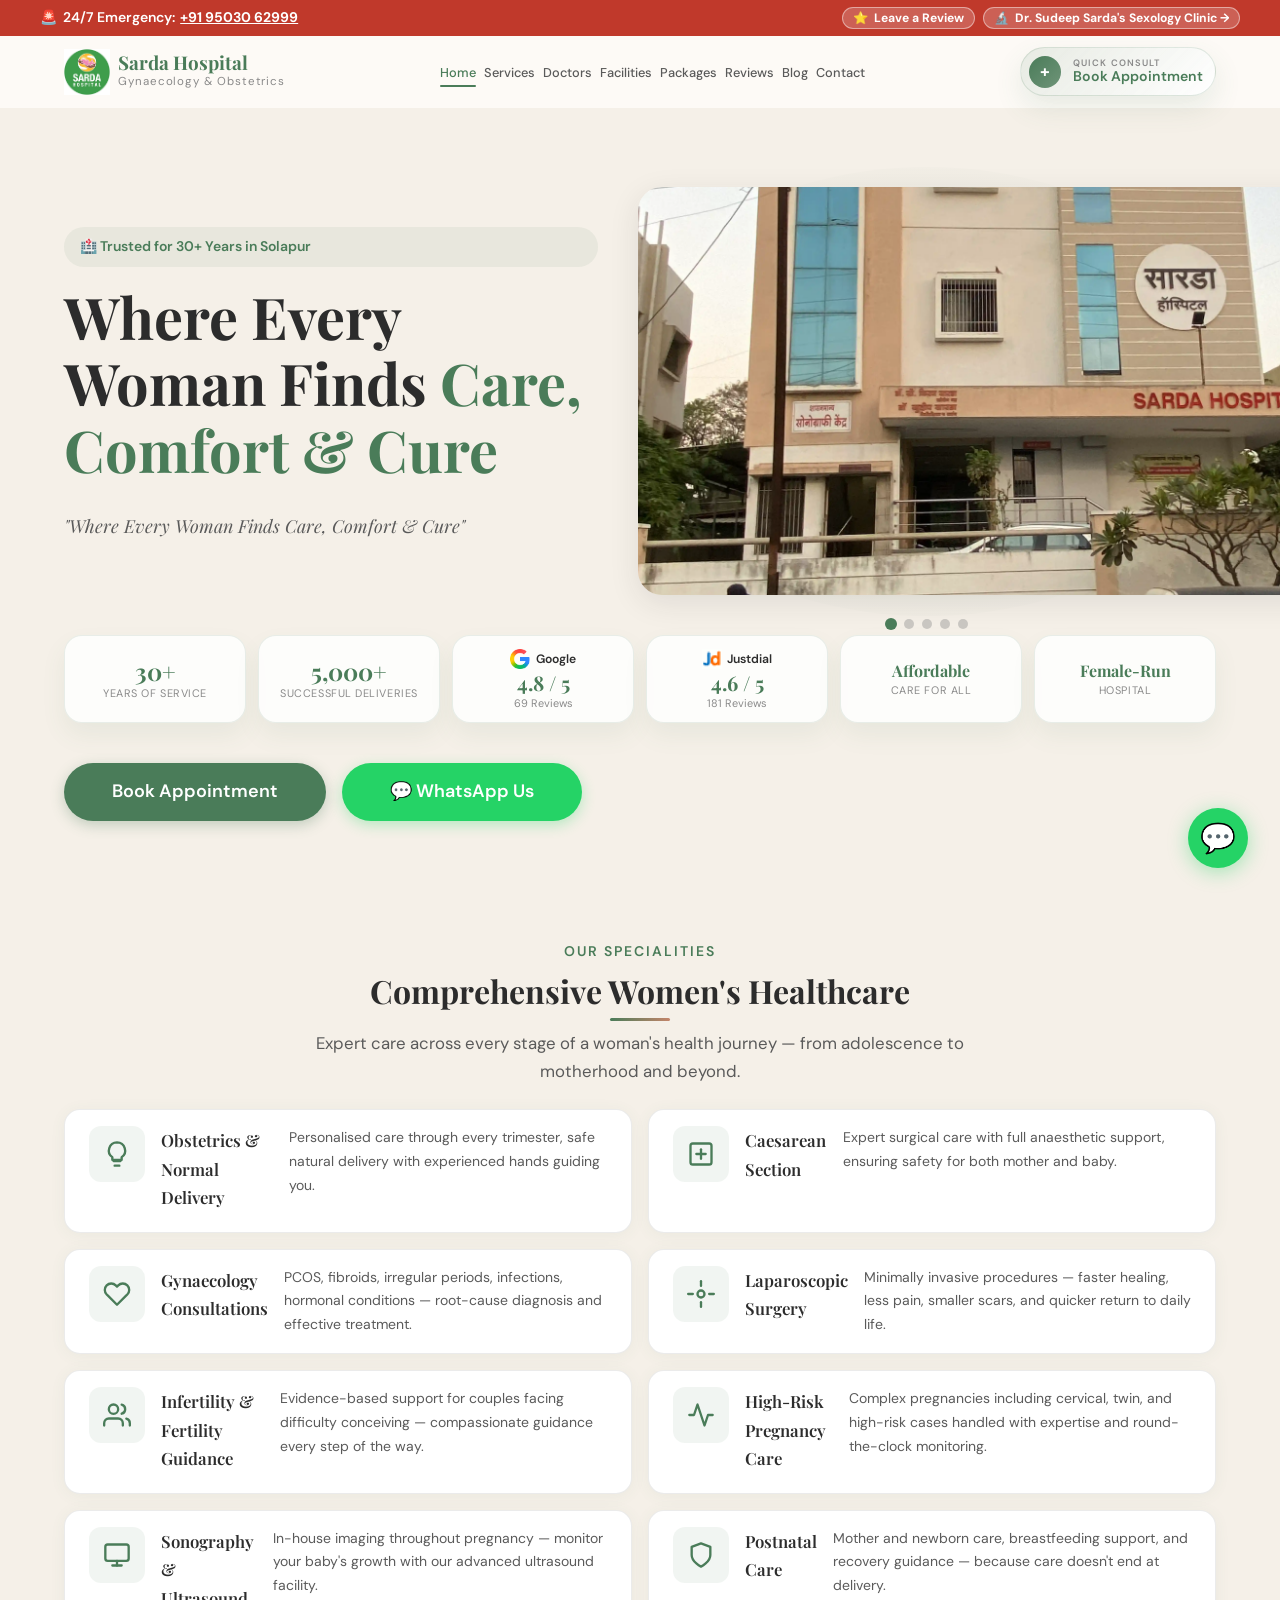
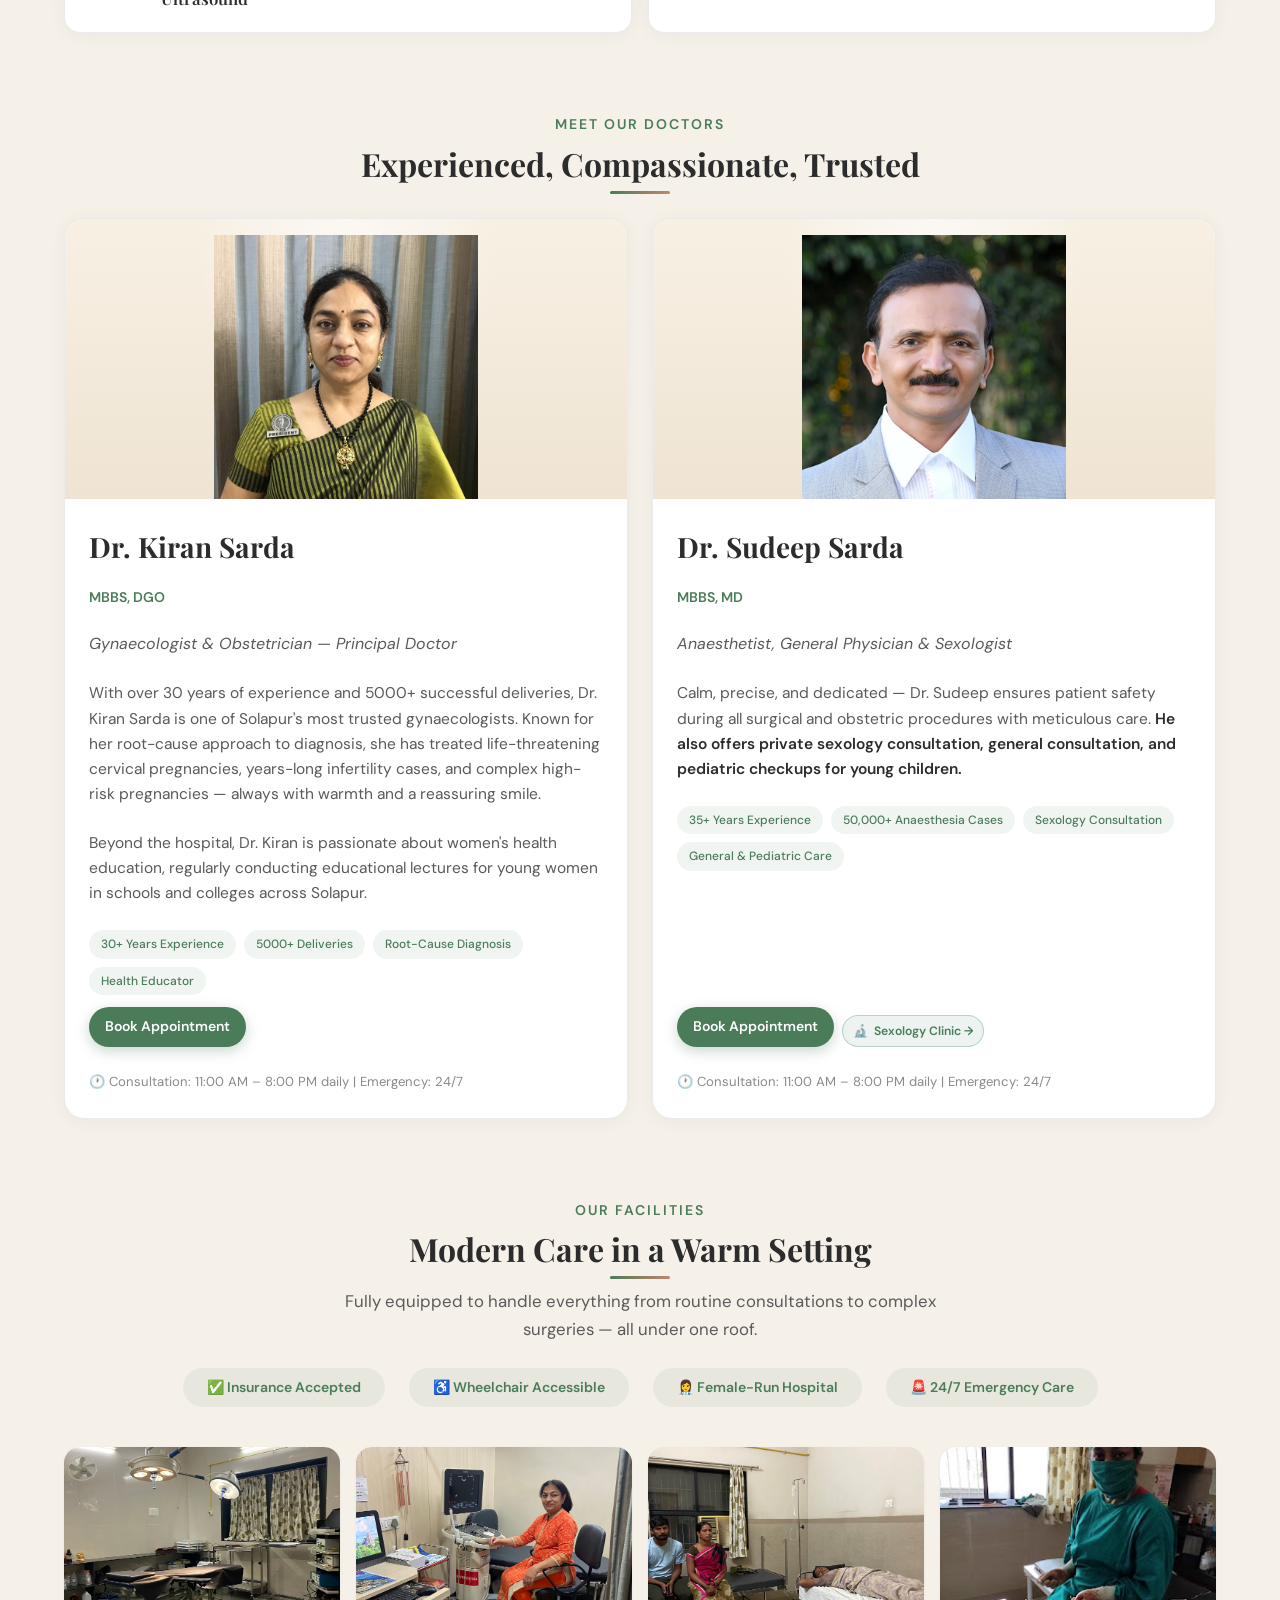
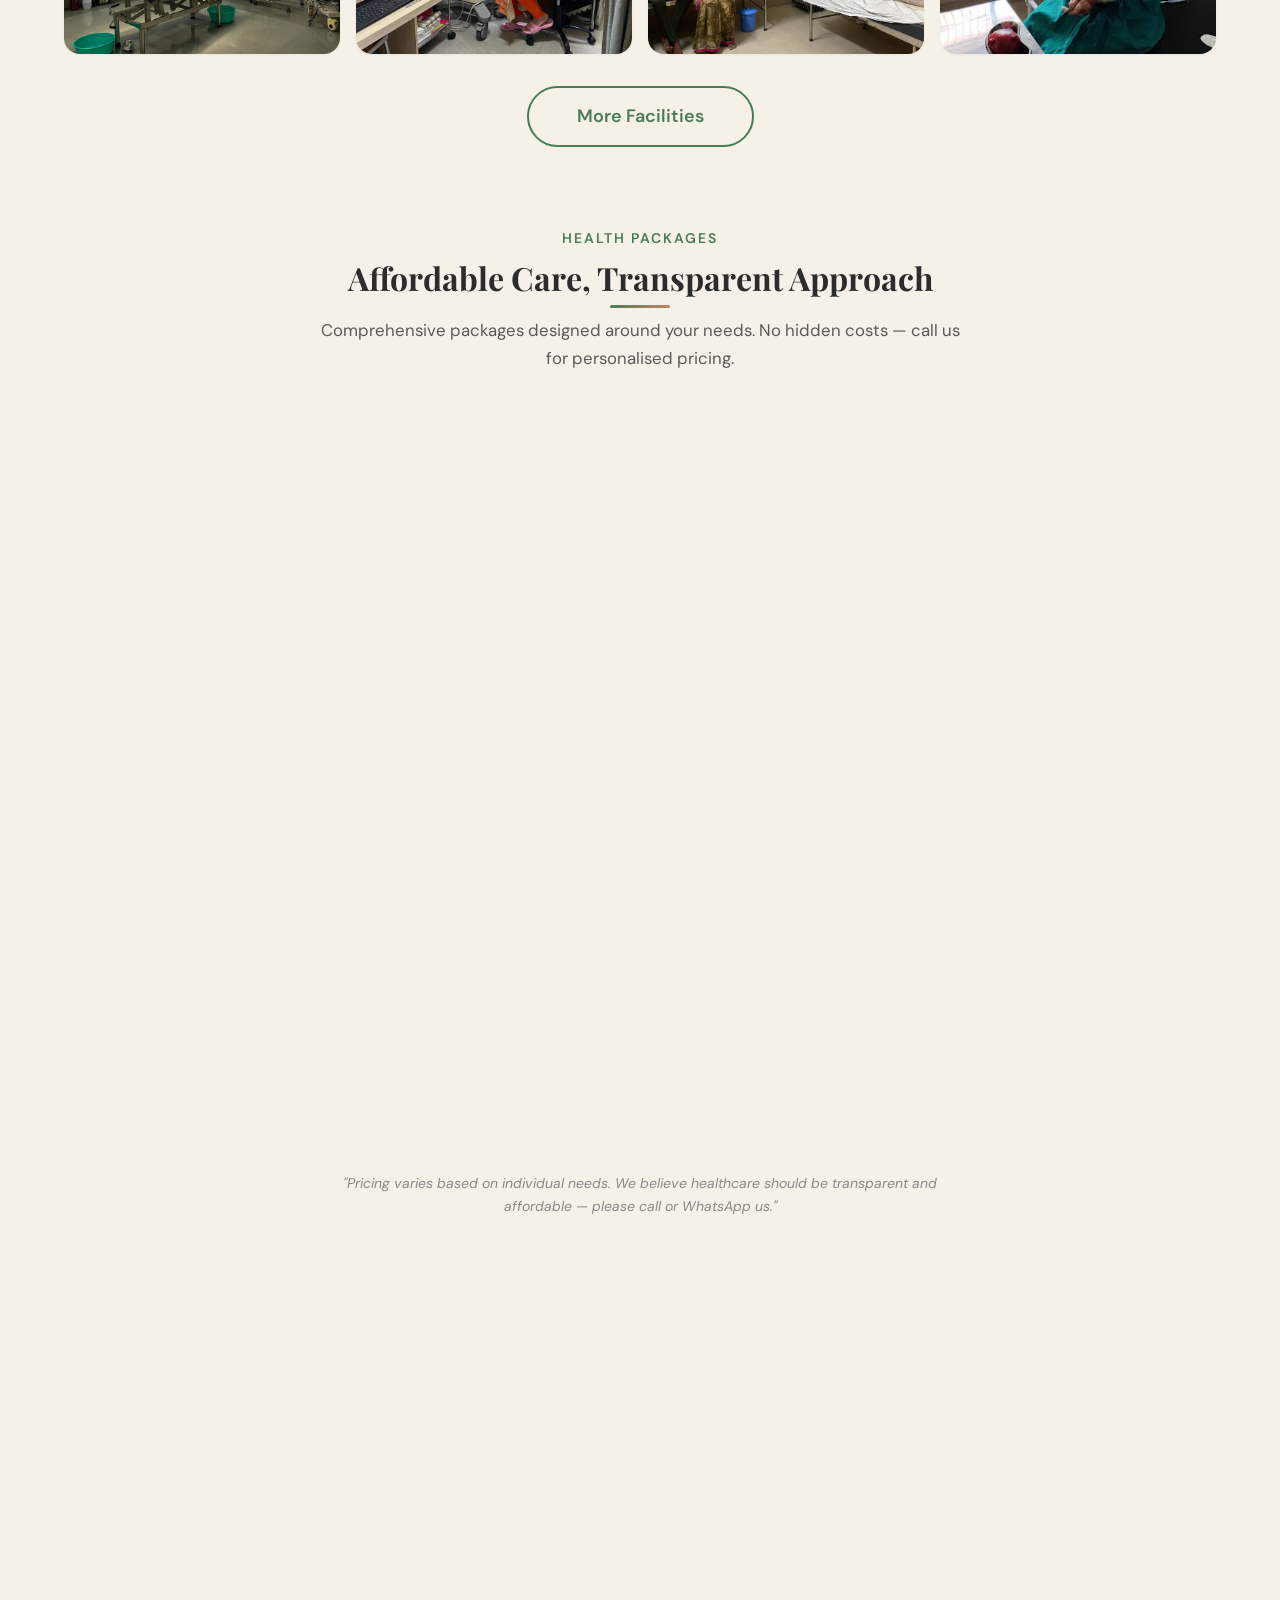
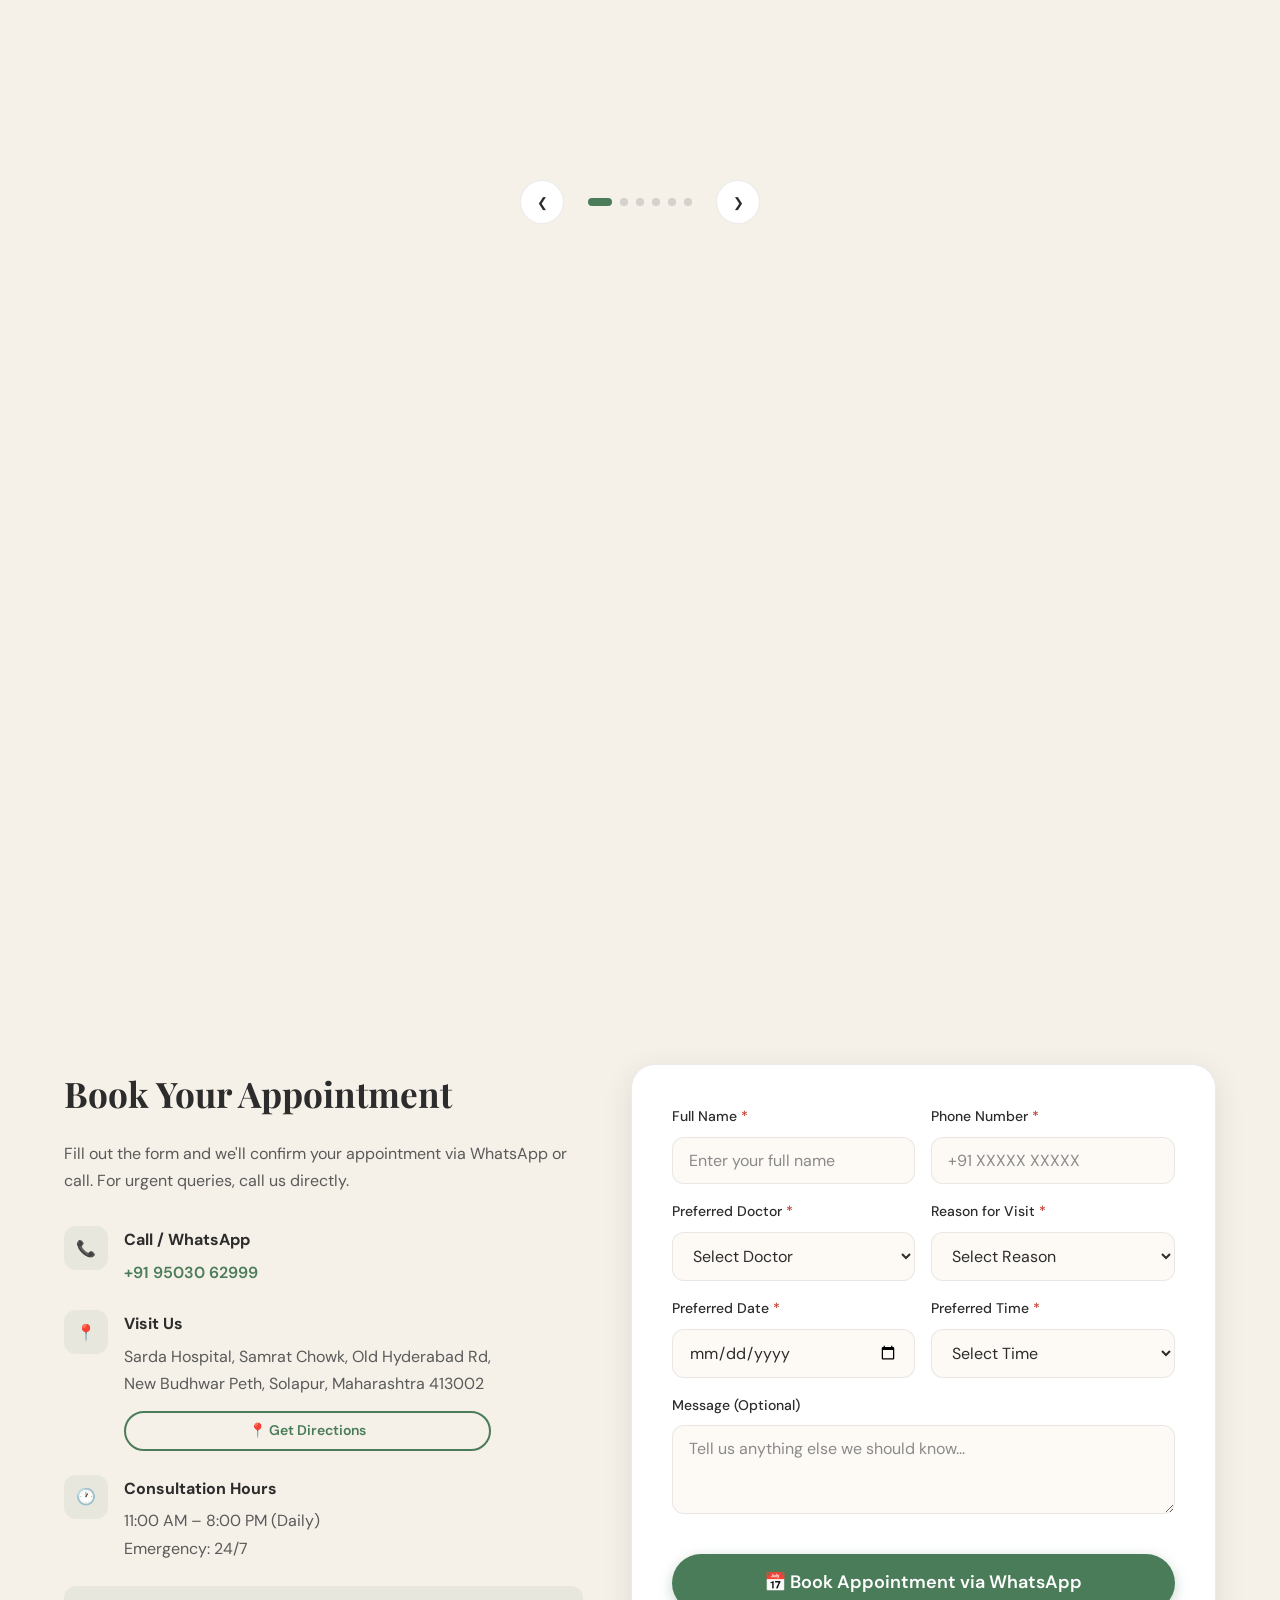
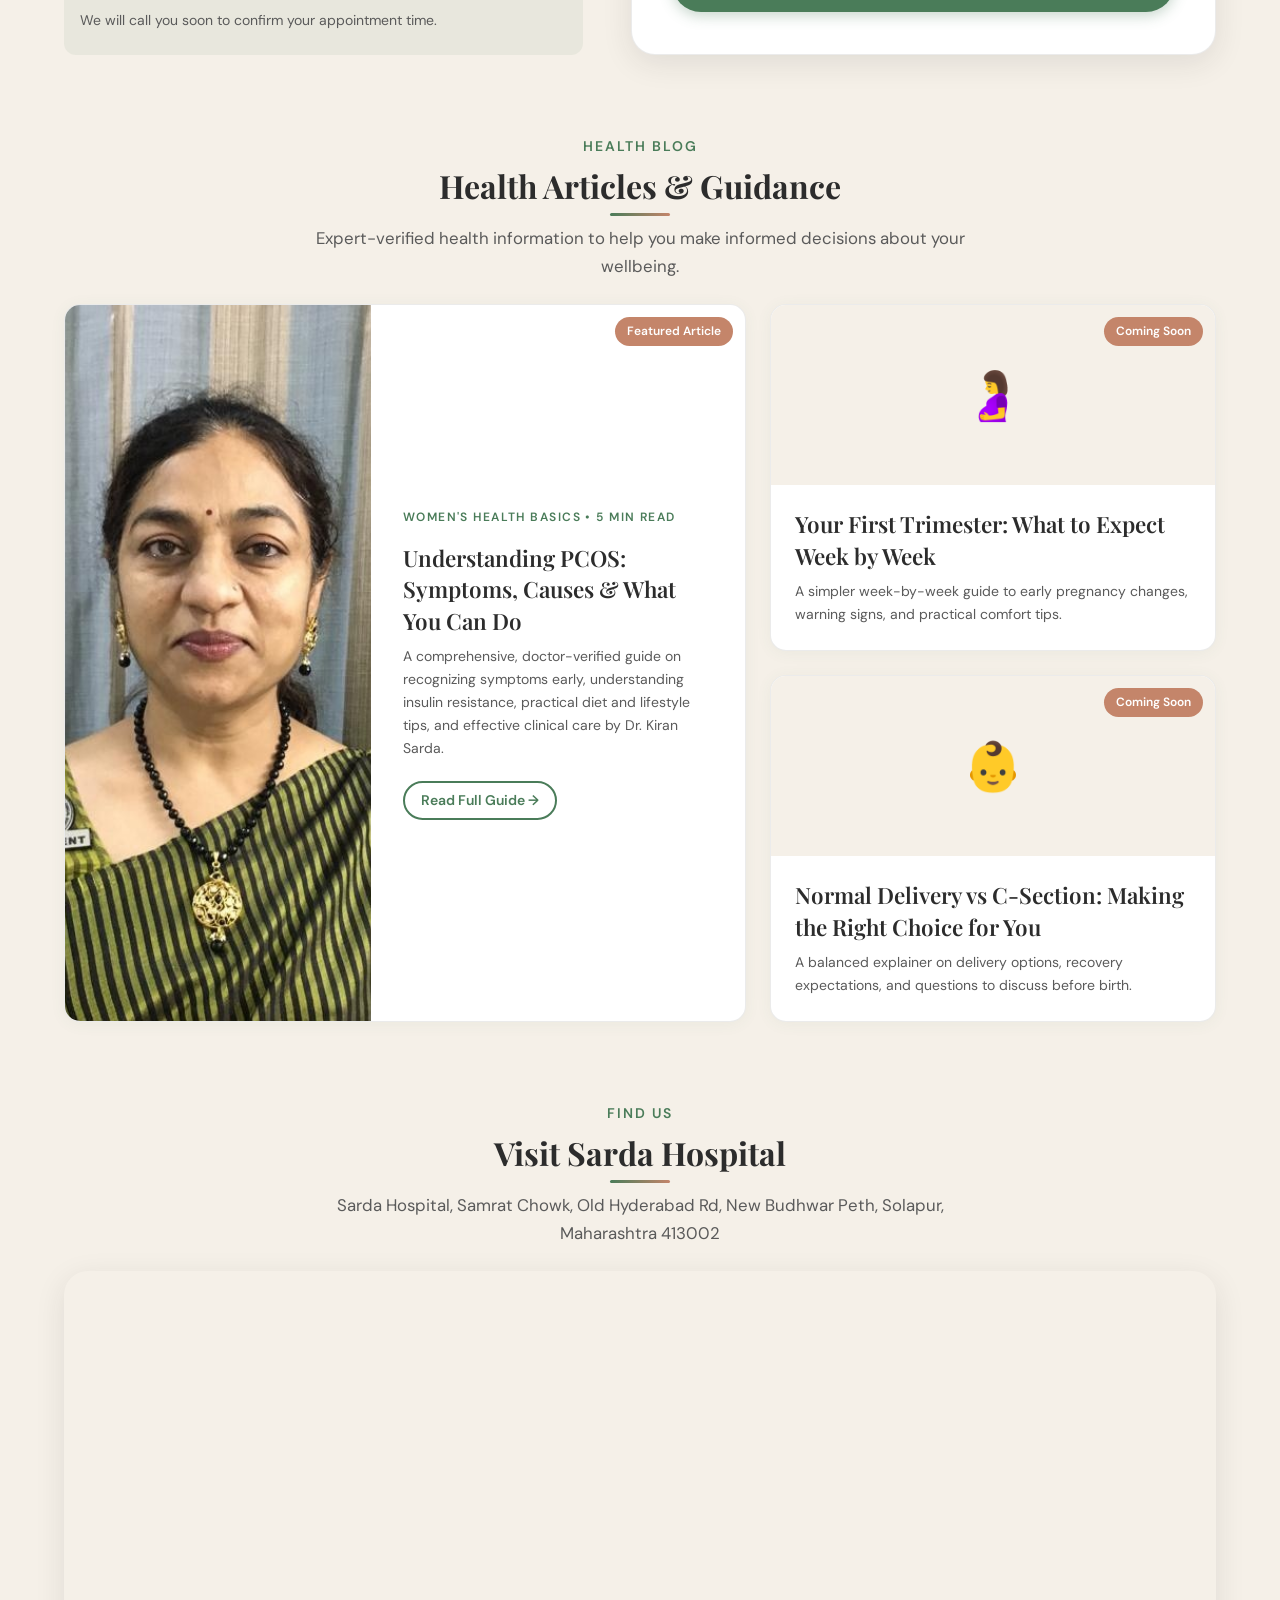
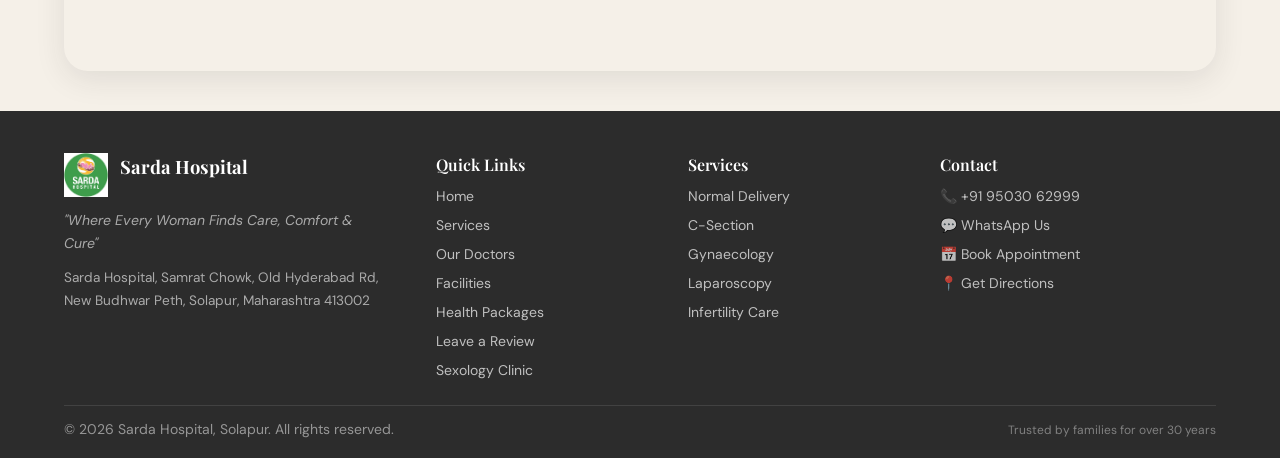
==== commit c551205f: "fix(blog): set official Dr. Kiran Sarda portrait across PCOS blog and featured card" ====
--- a/index.html
+++ b/index.html
@@ -735,7 +735,9 @@
       <div class="blog__grid reveal-stagger">
         <div class="blog-card blog-card--featured">
           <span class="blog-card__badge">Featured Article</span>
-          <div class="blog-card__image">🩺</div>
+          <div class="blog-card__image">
+            <img src="Images/Dr. Kiran Portrait.jpg" alt="Dr. Kiran Sarda — Gynaecologist &amp; Obstetrician" loading="lazy" decoding="async">
+          </div>
           <div class="blog-card__content">
             <p class="blog-card__eyebrow">Women's Health Basics • 5 Min Read</p>
             <h3 class="blog-card__title">
--- a/css/styles.css
+++ b/css/styles.css
@@ -2177,6 +2177,13 @@
   font-size: 4rem;
 }
 
+.blog-card__image img {
+  width: 100%;
+  height: 100%;
+  object-fit: cover;
+  display: block;
+}
+
 .blog-card__content {
   padding: var(--sp-5);
   display: flex;
